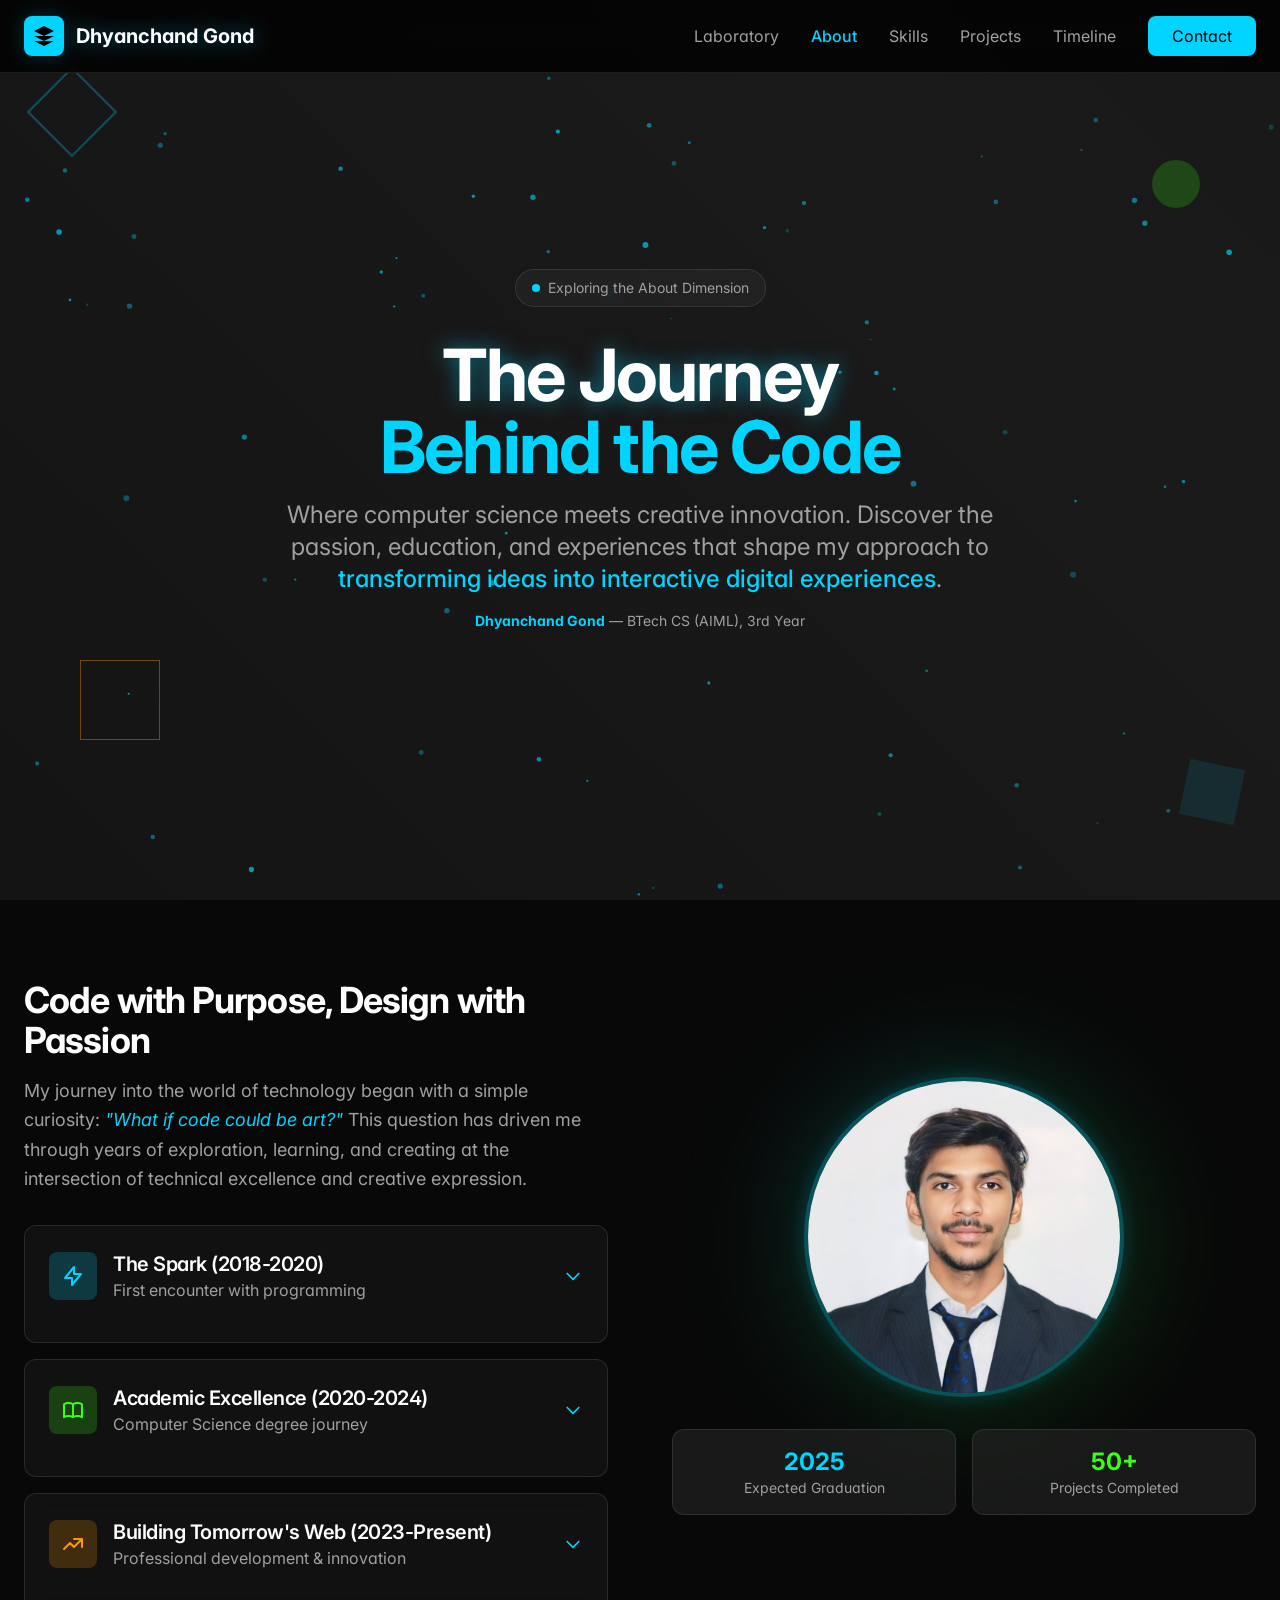
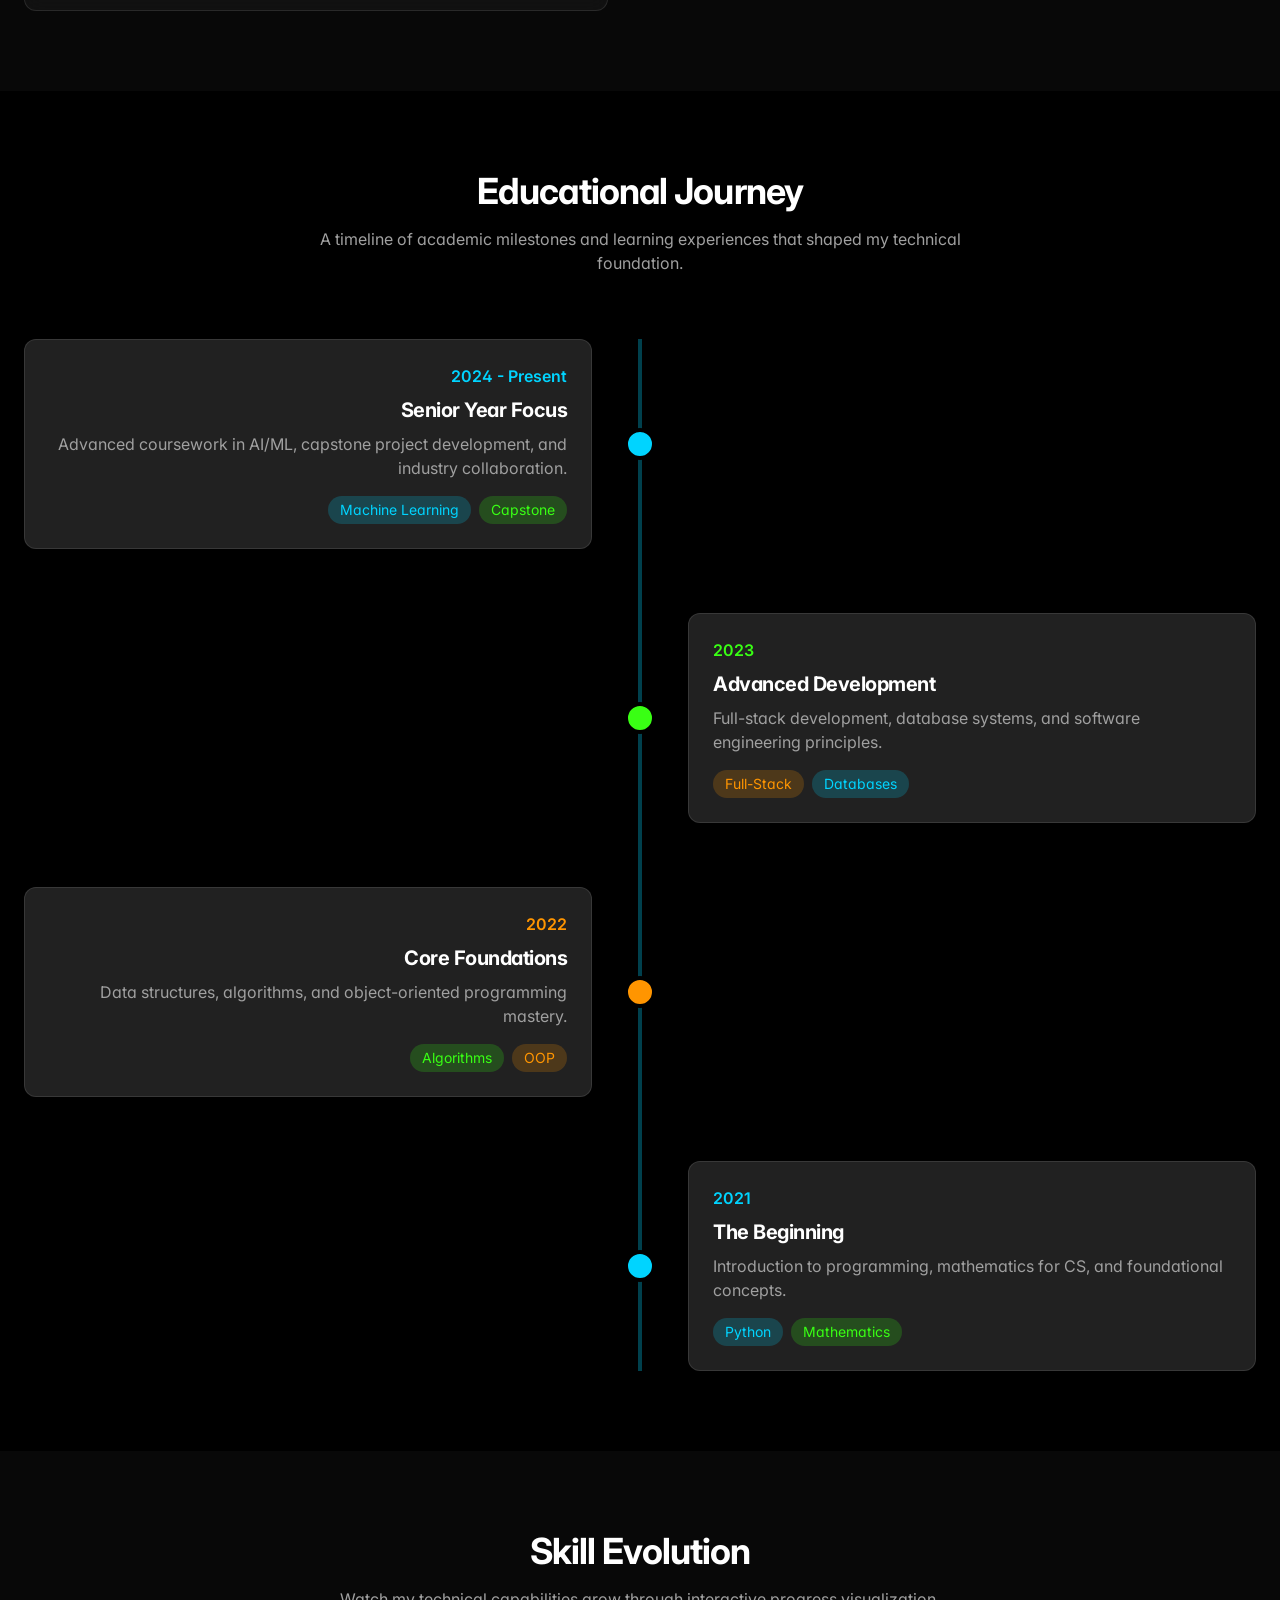
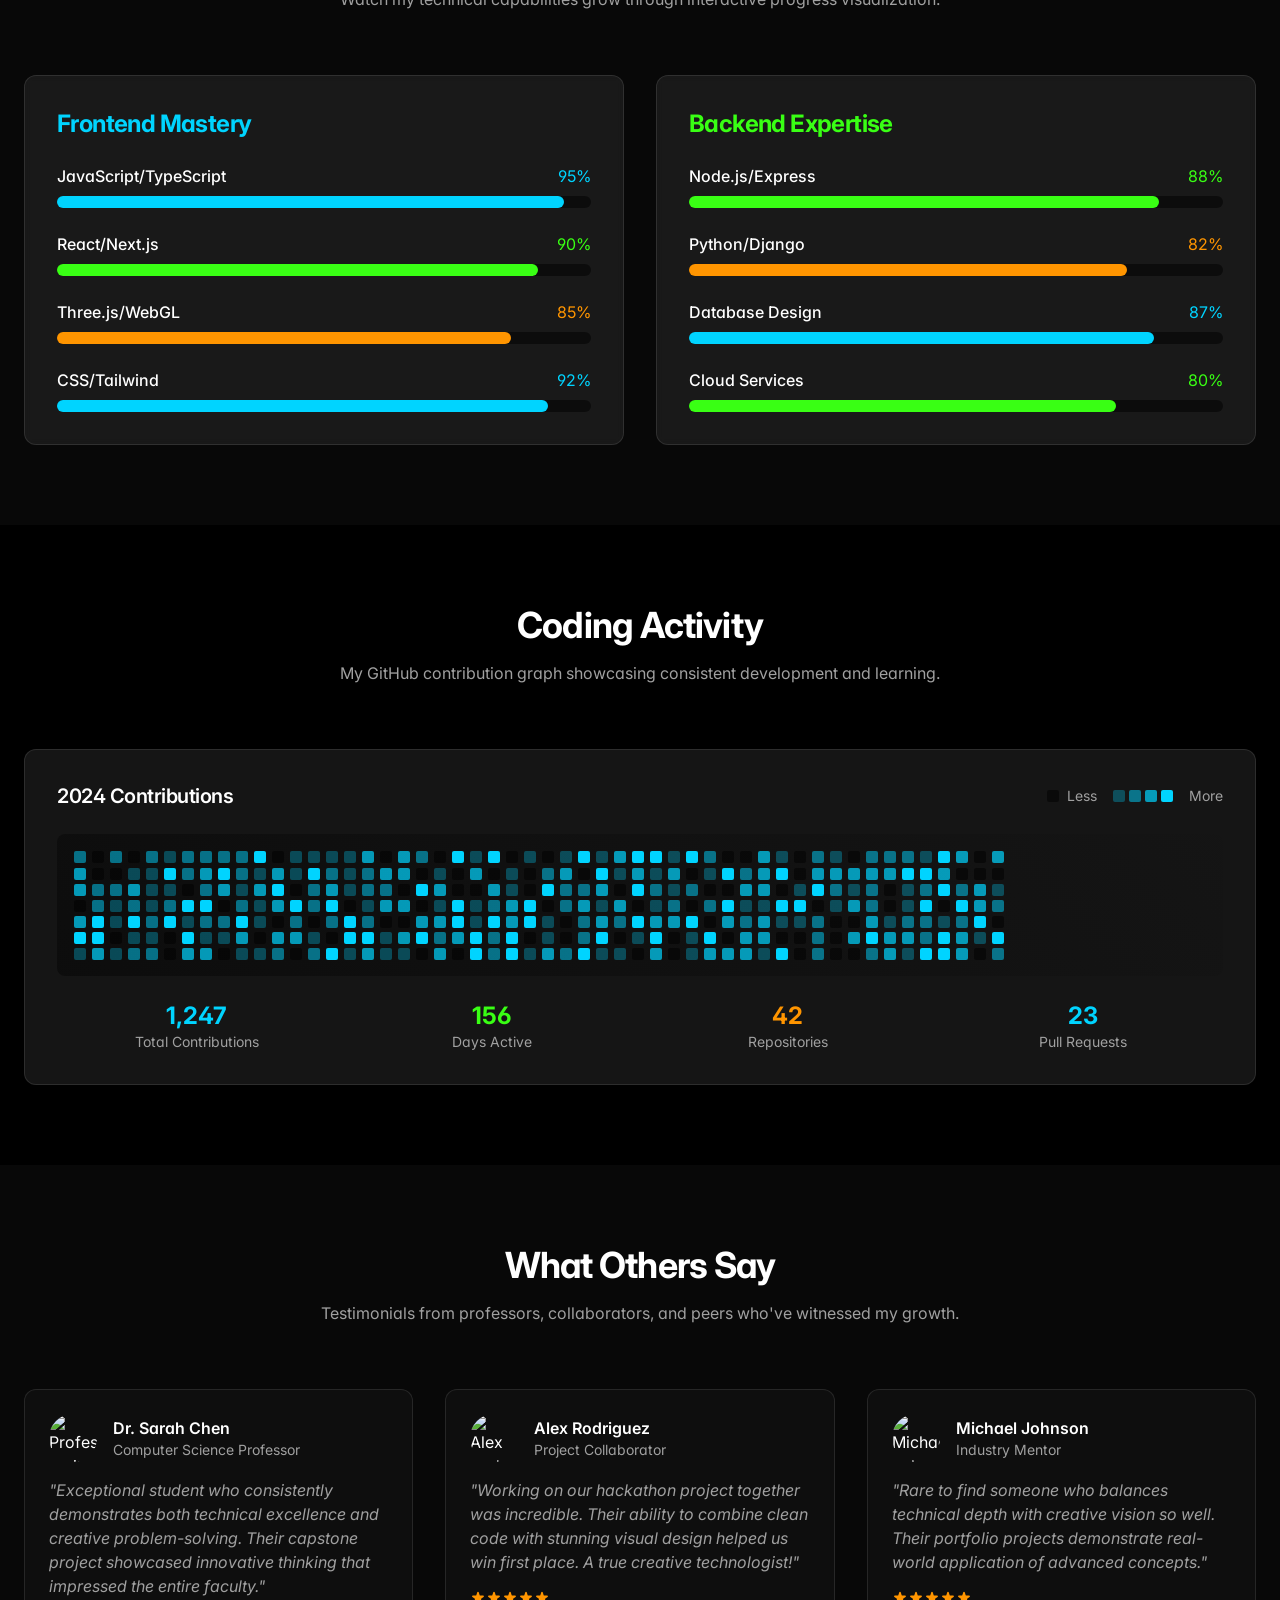
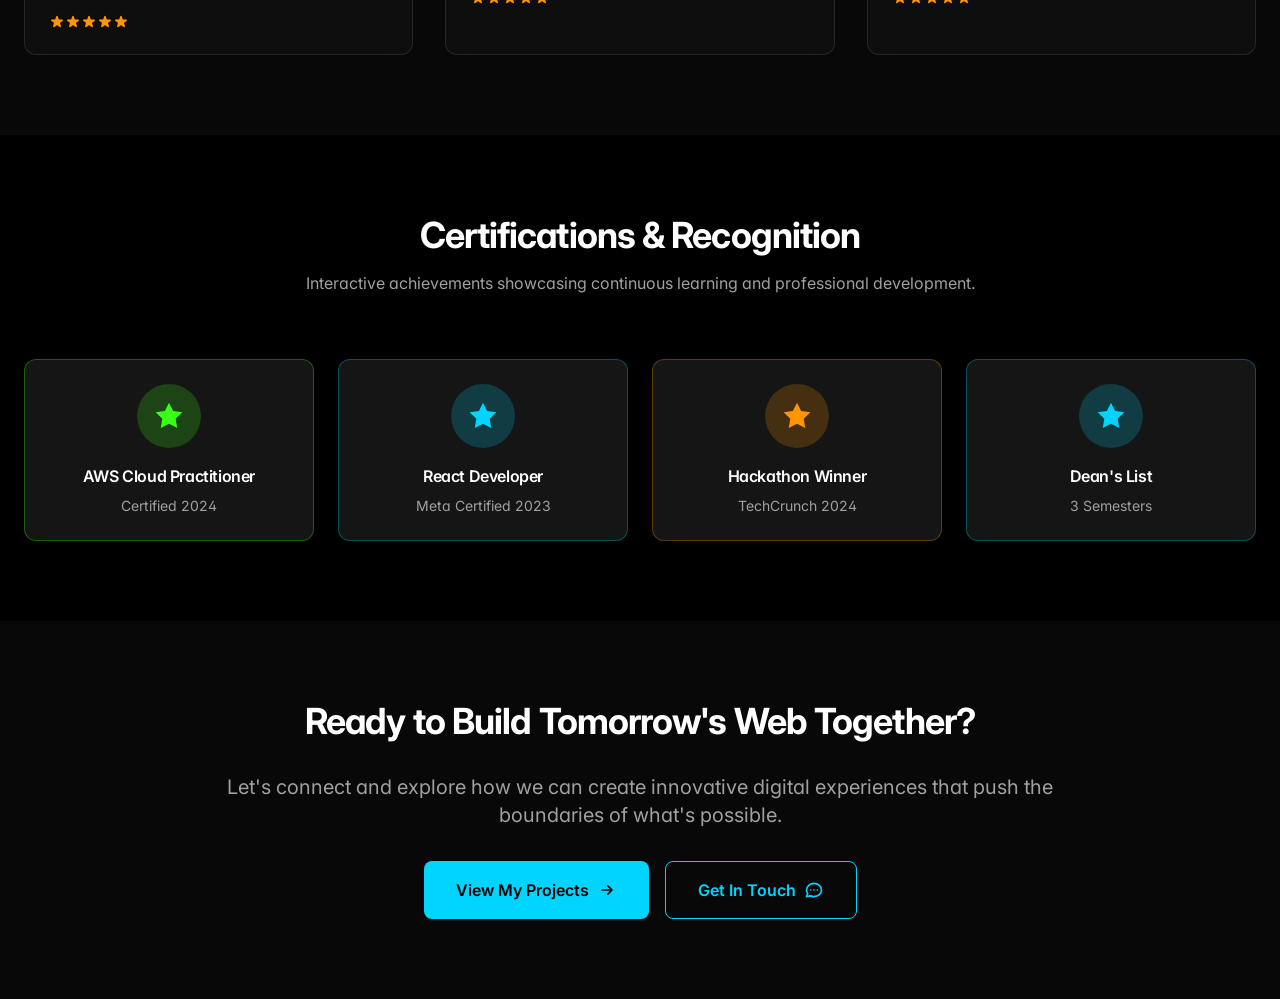
==== pages/about_dimension.html @ 2b8dad0b "chore: update portfolio — mobile menu, GH loader, PartanX demo override, layout fixes" ====
<!DOCTYPE html>
<html lang="en">
<head>
    <meta charset="UTF-8" />
    <meta name="viewport" content="width=device-width, initial-scale=1.0" />
    <title>About Dimension - Dhyanchand Gond</title>
    <link rel="stylesheet" href="../css/main.css" />
    <script src="https://cdnjs.cloudflare.com/ajax/libs/three.js/r128/three.min.js"></script>
    <style>
        .particle-canvas {
            position: absolute;
            top: 0;
            left: 0;
            width: 100%;
            height: 100%;
            z-index: 1;
        }
        
        .dimension-content {
            position: relative;
            z-index: 10;
        }
        
        .floating-cube {
            animation: float 6s ease-in-out infinite;
        }
        
        .magnetic-hover {
            transition: transform 0.3s cubic-bezier(0.4, 0, 0.2, 1);
        }
        
        .magnetic-hover:hover {
            transform: scale(1.05) translateY(-5px);
        }
        
        .glow-text {
            text-shadow: 0 0 20px rgba(0, 212, 255, 0.5);
        }
        
        .timeline-item {
            opacity: 0;
            transform: translateX(-50px);
            transition: all 0.6s cubic-bezier(0.4, 0, 0.2, 1);
        }
        
        .timeline-item.animate {
            opacity: 1;
            transform: translateX(0);
        }
        
        .skill-progress {
            width: 0%;
            transition: width 2s cubic-bezier(0.4, 0, 0.2, 1);
        }
        
        .expandable-section {
            max-height: 0;
            overflow: hidden;
            transition: max-height 0.5s cubic-bezier(0.4, 0, 0.2, 1);
        }
        
        .expandable-section.expanded {
            max-height: 1000px;
        }
        
        .github-graph {
            background: linear-gradient(45deg, #0a0a0a 0%, #1a1a1a 50%, #0a0a0a 100%);
            background-size: 400% 400%;
            animation: gradientShift 15s ease infinite;
        }
        
        @keyframes gradientShift {
            0% { background-position: 0% 50%; }
            50% { background-position: 100% 50%; }
            100% { background-position: 0% 50%; }
        }
        
        .contribution-day {
            width: 12px;
            height: 12px;
            border-radius: 2px;
            margin: 1px;
            transition: all 0.3s ease;
        }
        
        .contribution-day:hover {
            transform: scale(1.2);
        }
        
        .phase-card {
            backdrop-filter: blur(10px);
            background: rgba(42, 42, 42, 0.3);
            border: 1px solid rgba(255, 255, 255, 0.1);
            transition: all 0.3s cubic-bezier(0.4, 0, 0.2, 1);
        }
        
        .phase-card:hover {
            background: rgba(42, 42, 42, 0.5);
            border-color: rgba(0, 212, 255, 0.3);
            box-shadow: 0 0 30px rgba(0, 212, 255, 0.2);
        }
        
        .testimonial-card {
            backdrop-filter: blur(15px);
            background: rgba(26, 26, 26, 0.4);
            border: 1px solid rgba(255, 255, 255, 0.1);
        }
        
        .certification-badge {
            animation: certificationGlow 3s ease-in-out infinite alternate;
        }
        
        @keyframes certificationGlow {
            0% { box-shadow: 0 0 10px rgba(57, 255, 20, 0.3); }
            100% { box-shadow: 0 0 20px rgba(57, 255, 20, 0.6); }
        }
        
        .parallax-bg {
            background: linear-gradient(45deg, #0a0a0a 0%, #1a1a1a 50%, #0a0a0a 100%);
            background-size: 400% 400%;
            animation: gradientShift 15s ease infinite;
        }
    </style>
<script type="module" src="https://static.rocket.new/rocket-web.js?_cfg=https%3A%2F%2Fdevportfol4161back.builtwithrocket.new&_be=https%3A%2F%2Fapplication.rocket.new&_v=0.1.8"></script>
<script type="module" src="https://static.rocket.new/rocket-shot.js?v=0.0.1"></script>
</head>
<body class="bg-background text-text-primary overflow-x-hidden">
    <!-- Navigation -->
    <nav class="fixed top-0 left-0 right-0 z-50 bg-background/80 backdrop-blur-md border-b border-subtle">
        <div class="max-w-7xl mx-auto px-6 py-4">
            <div class="flex items-center justify-between">
                <!-- Logo -->
                <div class="flex items-center space-x-3">
                    <div class="w-10 h-10 bg-accent rounded-lg flex items-center justify-center glow-accent">
                        <svg class="w-6 h-6 text-background" fill="currentColor" viewBox="0 0 24 24">
                            <path d="M12 2L2 7l10 5 10-5-10-5zM2 17l10 5 10-5M2 12l10 5 10-5"/>
                        </svg>
                    </div>
                    <span class="text-xl font-bold glow-text">Dhyanchand Gond</span>
                </div>
                
                <!-- Navigation Links (desktop) -->
                <div class="hidden md:flex items-center space-x-8">
                    <a href="hero_laboratory.html" class="text-text-secondary hover:text-accent transition-natural">Laboratory</a>
                    <a href="about_dimension.html" class="text-accent font-medium hover:glow-accent transition-natural">About</a>
                    <a href="skills_universe.html" class="text-text-secondary hover:text-accent transition-natural">Skills</a>
                    <a href="project_galaxy.html" class="text-text-secondary hover:text-accent transition-natural">Projects</a>
                    <a href="achievement_timeline.html" class="text-text-secondary hover:text-accent transition-natural">Timeline</a>
                    <a href="contact_portal.html" class="bg-accent text-background px-6 py-2 rounded-lg hover:shadow-glow-accent transition-natural magnetic-hover">Contact</a>
                </div>

                <!-- Mobile Menu Button -->
                <button class="md:hidden text-accent" data-menu-toggle aria-controls="mobile-menu" aria-expanded="false" aria-label="Open navigation menu">
                    <svg class="w-6 h-6" fill="none" stroke="currentColor" viewBox="0 0 24 24">
                        <path stroke-linecap="round" stroke-linejoin="round" stroke-width="2" d="M4 6h16M4 12h16M4 18h16"/>
                    </svg>
                </button>

                <!-- Mobile Menu Overlay -->
                <div id="mobile-menu" class="fixed inset-0 z-60 bg-background/90 backdrop-blur-md hidden" aria-hidden="true">
                    <div class="max-w-md w-full mx-auto mt-20 bg-surface/90 border border-subtle rounded-xl p-6">
                        <div class="flex items-center justify-between mb-6">
                            <div class="flex items-center space-x-3">
                                <div class="w-8 h-8 bg-accent rounded-lg flex items-center justify-center">
                                    <svg class="w-5 h-5 text-background" fill="currentColor" viewBox="0 0 24 24"><path d="M12 2L2 7l10 5 10-5-10-5zM2 17l10 5 10-5M2 12l10 5 10-5"/></svg>
                                </div>
                                <span class="font-semibold">Menu</span>
                            </div>
                            <button data-menu-toggle aria-controls="mobile-menu" aria-expanded="true" aria-label="Close navigation menu" class="text-text-secondary">
                                <svg class="w-6 h-6" fill="none" stroke="currentColor" viewBox="0 0 24 24"><path stroke-linecap="round" stroke-linejoin="round" stroke-width="2" d="M6 18L18 6M6 6l12 12"/></svg>
                            </button>
                        </div>
                        <nav class="space-y-4">
                            <a href="hero_laboratory.html" class="block text-text-secondary">Laboratory</a>
                            <a href="about_dimension.html" class="block text-accent font-medium">About</a>
                            <a href="skills_universe.html" class="block text-text-secondary">Skills</a>
                            <a href="project_galaxy.html" class="block text-text-secondary">Projects</a>
                            <a href="achievement_timeline.html" class="block text-text-secondary">Timeline</a>
                            <a href="contact_portal.html" class="block bg-accent text-background px-4 py-2 rounded-lg">Contact</a>
                        </nav>
                    </div>
                </div>
            </div>
        </div>
    </nav>

    <!-- Hero Section -->
    <section id="about-hero" class="relative min-h-screen flex items-center justify-center parallax-bg overflow-hidden">
        <!-- Particle Canvas -->
        <canvas id="particleCanvas" class="particle-canvas"></canvas>
        
        <!-- Floating Geometric Shapes -->
        <div class="absolute inset-0 pointer-events-none">
            <div class="absolute top-20 left-10 w-16 h-16 border-2 border-accent/30 rotate-45 floating-cube"></div>
            <div class="absolute top-40 right-20 w-12 h-12 bg-success/20 rounded-full floating-cube" style="animation-delay: -2s;"></div>
            <div class="absolute bottom-40 left-20 w-20 h-20 border border-warning/40 floating-cube" style="animation-delay: -4s;"></div>
            <div class="absolute bottom-20 right-10 w-14 h-14 bg-accent/10 rotate-12 floating-cube" style="animation-delay: -1s;"></div>
        </div>
        
        <div class="dimension-content max-w-7xl mx-auto px-6 py-20 text-center">
            <div class="space-y-8 animate-slide-up">
                <!-- Status Badge -->
                <div class="inline-flex items-center space-x-2 bg-surface/50 backdrop-blur-sm border border-subtle rounded-full px-4 py-2">
                    <div class="w-2 h-2 bg-accent rounded-full animate-pulse"></div>
                    <span class="text-sm text-text-secondary">Exploring the About Dimension</span>
                </div>
                
                <!-- Main Heading -->
                <div class="space-y-4">
                    <h1 class="text-5xl lg:text-7xl font-bold leading-tight">
                        <span class="block glow-text">The Journey</span>
                        <span class="block text-accent">Behind the Code</span>
                    </h1>
                    <p class="text-xl lg:text-2xl text-text-secondary max-w-3xl mx-auto">
                        Where computer science meets creative innovation. Discover the passion, 
                        education, and experiences that shape my approach to 
                        <span class="text-accent font-medium">transforming ideas into interactive digital experiences</span>.
                    </p>
                    <!-- Education / Quick Bio -->
                    <p class="mt-4 text-sm text-text-secondary">
                        <strong class="text-accent">Dhyanchand Gond</strong> — BTech CS (AIML), 3rd Year
                    </p>
                </div>
            </div>
        </div>
    </section>

    <!-- Personal Story Section -->
    <section class="py-20 bg-surface/20">
        <div class="max-w-7xl mx-auto px-6">
            <div class="grid lg:grid-cols-2 gap-16 items-center">
                <!-- Story Content -->
                <div class="space-y-8">
                    <div class="space-y-4">
                        <h2 class="text-4xl font-bold">Code with Purpose, Design with Passion</h2>
                        <p class="text-lg text-text-secondary leading-relaxed">
                            My journey into the world of technology began with a simple curiosity: 
                            <em class="text-accent">"What if code could be art?"</em> This question has driven 
                            me through years of exploration, learning, and creating at the intersection 
                            of technical excellence and creative expression.
                        </p>
                    </div>
                    
                    <!-- Expandable Life Phases -->
                    <div class="space-y-4">
                        <!-- Early Years -->
                        <div class="phase-card rounded-xl p-6">
                            <button class="w-full flex items-center justify-between text-left" onclick="togglePhase('early-years')">
                                <div class="flex items-center space-x-4">
                                    <div class="w-12 h-12 bg-accent/20 rounded-lg flex items-center justify-center">
                                        <svg class="w-6 h-6 text-accent" fill="none" stroke="currentColor" viewBox="0 0 24 24">
                                            <path stroke-linecap="round" stroke-linejoin="round" stroke-width="2" d="M13 10V3L4 14h7v7l9-11h-7z"/>
                                        </svg>
                                    </div>
                                    <div>
                                        <h3 class="text-xl font-semibold">The Spark (2018-2020)</h3>
                                        <p class="text-text-secondary">First encounter with programming</p>
                                    </div>
                                </div>
                                <svg class="w-5 h-5 text-accent transition-transform duration-300" id="early-years-icon" fill="none" stroke="currentColor" viewBox="0 0 24 24">
                                    <path stroke-linecap="round" stroke-linejoin="round" stroke-width="2" d="M19 9l-7 7-7-7"/>
                                </svg>
                            </button>
                            <div id="early-years" class="expandable-section mt-4">
                                <p class="text-text-secondary leading-relaxed">
                                    It all started with a simple "Hello, World!" in Python during my first computer science class. 
                                    The moment I saw those words appear on the screen, I knew I had found my calling. 
                                    I spent countless hours experimenting with basic algorithms, building simple games, 
                                    and discovering the logical beauty of programming.
                                </p>
                            </div>
                        </div>
                        
                        <!-- Academic Journey -->
                        <div class="phase-card rounded-xl p-6">
                            <button class="w-full flex items-center justify-between text-left" onclick="togglePhase('academic-journey')">
                                <div class="flex items-center space-x-4">
                                    <div class="w-12 h-12 bg-success/20 rounded-lg flex items-center justify-center">
                                        <svg class="w-6 h-6 text-success" fill="none" stroke="currentColor" viewBox="0 0 24 24">
                                            <path stroke-linecap="round" stroke-linejoin="round" stroke-width="2" d="M12 6.253v13m0-13C10.832 5.477 9.246 5 7.5 5S4.168 5.477 3 6.253v13C4.168 18.477 5.754 18 7.5 18s3.332.477 4.5 1.253m0-13C13.168 5.477 14.754 5 16.5 5c1.746 0 3.332.477 4.5 1.253v13C19.832 18.477 18.246 18 16.5 18c-1.746 0-3.332.477-4.5 1.253"/>
                                        </svg>
                                    </div>
                                    <div>
                                        <h3 class="text-xl font-semibold">Academic Excellence (2020-2024)</h3>
                                        <p class="text-text-secondary">Computer Science degree journey</p>
                                    </div>
                                </div>
                                <svg class="w-5 h-5 text-accent transition-transform duration-300" id="academic-journey-icon" fill="none" stroke="currentColor" viewBox="0 0 24 24">
                                    <path stroke-linecap="round" stroke-linejoin="round" stroke-width="2" d="M19 9l-7 7-7-7"/>
                                </svg>
                            </button>
                            <div id="academic-journey" class="expandable-section mt-4">
                                <p class="text-text-secondary leading-relaxed mb-4">
                                    Pursuing my Bachelor's in Computer Science at Tech University has been transformative. 
                                    From data structures and algorithms to machine learning and web development, 
                                    each course has added new dimensions to my problem-solving toolkit.
                                </p>
                                <div class="grid grid-cols-2 gap-4 text-sm">
                                    <div class="bg-background/50 rounded-lg p-3">
                                        <div class="font-semibold text-accent">GPA: 3.8/4.0</div>
                                        <div class="text-text-secondary">Dean's List (3 semesters)</div>
                                    </div>
                                    <div class="bg-background/50 rounded-lg p-3">
                                        <div class="font-semibold text-success">Key Courses</div>
                                        <div class="text-text-secondary">AI, Web Dev, Databases</div>
                                    </div>
                                </div>
                            </div>
                        </div>
                        
                        <!-- Professional Growth -->
                        <div class="phase-card rounded-xl p-6">
                            <button class="w-full flex items-center justify-between text-left" onclick="togglePhase('professional-growth')">
                                <div class="flex items-center space-x-4">
                                    <div class="w-12 h-12 bg-warning/20 rounded-lg flex items-center justify-center">
                                        <svg class="w-6 h-6 text-warning" fill="none" stroke="currentColor" viewBox="0 0 24 24">
                                            <path stroke-linecap="round" stroke-linejoin="round" stroke-width="2" d="M13 7h8m0 0v8m0-8l-8 8-4-4-6 6"/>
                                        </svg>
                                    </div>
                                    <div>
                                        <h3 class="text-xl font-semibold">Building Tomorrow's Web (2023-Present)</h3>
                                        <p class="text-text-secondary">Professional development & innovation</p>
                                    </div>
                                </div>
                                <svg class="w-5 h-5 text-accent transition-transform duration-300" id="professional-growth-icon" fill="none" stroke="currentColor" viewBox="0 0 24 24">
                                    <path stroke-linecap="round" stroke-linejoin="round" stroke-width="2" d="M19 9l-7 7-7-7"/>
                                </svg>
                            </button>
                            <div id="professional-growth" class="expandable-section mt-4">
                                <p class="text-text-secondary leading-relaxed">
                                    Today, I'm focused on pushing the boundaries of web technology through 3D experiences, 
                                    interactive animations, and performance optimization. My goal is to create digital 
                                    experiences that not only function flawlessly but inspire and delight users.
                                </p>
                            </div>
                        </div>
                    </div>
                </div>
                
                <!-- Visual Elements -->
                <div class="relative">
                    <!-- Profile Image with 3D Effect -->
                    <div class="relative w-80 h-80 mx-auto">
                        <div class="absolute inset-0 bg-gradient-to-br from-accent/20 to-success/20 rounded-full blur-3xl"></div>
                        <div class="relative w-full h-full rounded-full overflow-hidden border-4 border-accent/30 shadow-glow-accent">
                            <img src="professional-headshot-of-sarah-chen--ceo.jpg" class="w-full h-full object-cover" alt="">
                        </div>
                    </div>
                    
                    <!-- Quick Stats -->
                    <div class="grid grid-cols-2 gap-4 mt-8">
                        <div class="text-center bg-surface/50 backdrop-blur-sm rounded-xl p-4 border border-subtle">
                            <div class="text-2xl font-bold text-accent">2025</div>
                            <div class="text-sm text-text-secondary">Expected Graduation</div>
                        </div>
                        <div class="text-center bg-surface/50 backdrop-blur-sm rounded-xl p-4 border border-subtle">
                            <div class="text-2xl font-bold text-success">50+</div>
                            <div class="text-sm text-text-secondary">Projects Completed</div>
                        </div>
                    </div>
                </div>
            </div>
        </div>
    </section>

    <!-- Education Timeline -->
    <section class="py-20">
        <div class="max-w-7xl mx-auto px-6">
            <div class="text-center mb-16">
                <h2 class="text-4xl font-bold mb-4">Educational Journey</h2>
                <p class="text-text-secondary max-w-2xl mx-auto">
                    A timeline of academic milestones and learning experiences that shaped my technical foundation.
                </p>
            </div>
            
            <div class="relative">
                <!-- Timeline Line -->
                <div class="absolute left-1/2 transform -translate-x-1/2 w-1 h-full bg-accent/30"></div>
                
                <!-- Timeline Items -->
                <div class="space-y-16">
                    <!-- 2024 - Senior Year -->
                    <div class="timeline-item flex items-center">
                        <div class="w-1/2 pr-8 text-right">
                            <div class="bg-surface/80 backdrop-blur-sm border border-subtle rounded-xl p-6">
                                <div class="text-accent font-semibold mb-2">2024 - Present</div>
                                <h3 class="text-xl font-bold mb-2">Senior Year Focus</h3>
                                <p class="text-text-secondary">Advanced coursework in AI/ML, capstone project development, and industry collaboration.</p>
                                <div class="flex justify-end space-x-2 mt-4">
                                    <span class="bg-accent/20 text-accent px-3 py-1 rounded-full text-sm">Machine Learning</span>
                                    <span class="bg-success/20 text-success px-3 py-1 rounded-full text-sm">Capstone</span>
                                </div>
                            </div>
                        </div>
                        <div class="w-8 h-8 bg-accent rounded-full border-4 border-background flex-shrink-0 z-10"></div>
                        <div class="w-1/2 pl-8"></div>
                    </div>
                    
                    <!-- 2023 - Junior Year -->
                    <div class="timeline-item flex items-center">
                        <div class="w-1/2 pr-8"></div>
                        <div class="w-8 h-8 bg-success rounded-full border-4 border-background flex-shrink-0 z-10"></div>
                        <div class="w-1/2 pl-8">
                            <div class="bg-surface/80 backdrop-blur-sm border border-subtle rounded-xl p-6">
                                <div class="text-success font-semibold mb-2">2023</div>
                                <h3 class="text-xl font-bold mb-2">Advanced Development</h3>
                                <p class="text-text-secondary">Full-stack development, database systems, and software engineering principles.</p>
                                <div class="flex space-x-2 mt-4">
                                    <span class="bg-warning/20 text-warning px-3 py-1 rounded-full text-sm">Full-Stack</span>
                                    <span class="bg-accent/20 text-accent px-3 py-1 rounded-full text-sm">Databases</span>
                                </div>
                            </div>
                        </div>
                    </div>
                    
                    <!-- 2022 - Sophomore Year -->
                    <div class="timeline-item flex items-center">
                        <div class="w-1/2 pr-8 text-right">
                            <div class="bg-surface/80 backdrop-blur-sm border border-subtle rounded-xl p-6">
                                <div class="text-warning font-semibold mb-2">2022</div>
                                <h3 class="text-xl font-bold mb-2">Core Foundations</h3>
                                <p class="text-text-secondary">Data structures, algorithms, and object-oriented programming mastery.</p>
                                <div class="flex justify-end space-x-2 mt-4">
                                    <span class="bg-success/20 text-success px-3 py-1 rounded-full text-sm">Algorithms</span>
                                    <span class="bg-warning/20 text-warning px-3 py-1 rounded-full text-sm">OOP</span>
                                </div>
                            </div>
                        </div>
                        <div class="w-8 h-8 bg-warning rounded-full border-4 border-background flex-shrink-0 z-10"></div>
                        <div class="w-1/2 pl-8"></div>
                    </div>
                    
                    <!-- 2021 - Freshman Year -->
                    <div class="timeline-item flex items-center">
                        <div class="w-1/2 pr-8"></div>
                        <div class="w-8 h-8 bg-accent rounded-full border-4 border-background flex-shrink-0 z-10"></div>
                        <div class="w-1/2 pl-8">
                            <div class="bg-surface/80 backdrop-blur-sm border border-subtle rounded-xl p-6">
                                <div class="text-accent font-semibold mb-2">2021</div>
                                <h3 class="text-xl font-bold mb-2">The Beginning</h3>
                                <p class="text-text-secondary">Introduction to programming, mathematics for CS, and foundational concepts.</p>
                                <div class="flex space-x-2 mt-4">
                                    <span class="bg-accent/20 text-accent px-3 py-1 rounded-full text-sm">Python</span>
                                    <span class="bg-success/20 text-success px-3 py-1 rounded-full text-sm">Mathematics</span>
                                </div>
                            </div>
                        </div>
                    </div>
                </div>
            </div>
        </div>
    </section>

    <!-- Skills Progress Section -->
    <section class="py-20 bg-surface/20">
        <div class="max-w-7xl mx-auto px-6">
            <div class="text-center mb-16">
                <h2 class="text-4xl font-bold mb-4">Skill Evolution</h2>
                <p class="text-text-secondary max-w-2xl mx-auto">
                    Watch my technical capabilities grow through interactive progress visualization.
                </p>
            </div>
            
            <div class="grid md:grid-cols-2 gap-8">
                <!-- Frontend Skills -->
                <div class="bg-surface/50 backdrop-blur-sm border border-subtle rounded-xl p-8">
                    <h3 class="text-2xl font-bold mb-6 text-accent">Frontend Mastery</h3>
                    <div class="space-y-6">
                        <div class="skill-item">
                            <div class="flex justify-between mb-2">
                                <span class="font-medium">JavaScript/TypeScript</span>
                                <span class="text-accent">95%</span>
                            </div>
                            <div class="w-full bg-background/50 rounded-full h-3">
                                <div class="skill-progress bg-accent h-3 rounded-full" data-width="95"></div>
                            </div>
                        </div>
                        
                        <div class="skill-item">
                            <div class="flex justify-between mb-2">
                                <span class="font-medium">React/Next.js</span>
                                <span class="text-success">90%</span>
                            </div>
                            <div class="w-full bg-background/50 rounded-full h-3">
                                <div class="skill-progress bg-success h-3 rounded-full" data-width="90"></div>
                            </div>
                        </div>
                        
                        <div class="skill-item">
                            <div class="flex justify-between mb-2">
                                <span class="font-medium">Three.js/WebGL</span>
                                <span class="text-warning">85%</span>
                            </div>
                            <div class="w-full bg-background/50 rounded-full h-3">
                                <div class="skill-progress bg-warning h-3 rounded-full" data-width="85"></div>
                            </div>
                        </div>
                        
                        <div class="skill-item">
                            <div class="flex justify-between mb-2">
                                <span class="font-medium">CSS/Tailwind</span>
                                <span class="text-accent">92%</span>
                            </div>
                            <div class="w-full bg-background/50 rounded-full h-3">
                                <div class="skill-progress bg-accent h-3 rounded-full" data-width="92"></div>
                            </div>
                        </div>
                    </div>
                </div>
                
                <!-- Backend Skills -->
                <div class="bg-surface/50 backdrop-blur-sm border border-subtle rounded-xl p-8">
                    <h3 class="text-2xl font-bold mb-6 text-success">Backend Expertise</h3>
                    <div class="space-y-6">
                        <div class="skill-item">
                            <div class="flex justify-between mb-2">
                                <span class="font-medium">Node.js/Express</span>
                                <span class="text-success">88%</span>
                            </div>
                            <div class="w-full bg-background/50 rounded-full h-3">
                                <div class="skill-progress bg-success h-3 rounded-full" data-width="88"></div>
                            </div>
                        </div>
                        
                        <div class="skill-item">
                            <div class="flex justify-between mb-2">
                                <span class="font-medium">Python/Django</span>
                                <span class="text-warning">82%</span>
                            </div>
                            <div class="w-full bg-background/50 rounded-full h-3">
                                <div class="skill-progress bg-warning h-3 rounded-full" data-width="82"></div>
                            </div>
                        </div>
                        
                        <div class="skill-item">
                            <div class="flex justify-between mb-2">
                                <span class="font-medium">Database Design</span>
                                <span class="text-accent">87%</span>
                            </div>
                            <div class="w-full bg-background/50 rounded-full h-3">
                                <div class="skill-progress bg-accent h-3 rounded-full" data-width="87"></div>
                            </div>
                        </div>
                        
                        <div class="skill-item">
                            <div class="flex justify-between mb-2">
                                <span class="font-medium">Cloud Services</span>
                                <span class="text-success">80%</span>
                            </div>
                            <div class="w-full bg-background/50 rounded-full h-3">
                                <div class="skill-progress bg-success h-3 rounded-full" data-width="80"></div>
                            </div>
                        </div>
                    </div>
                </div>
            </div>
        </div>
    </section>

    <!-- GitHub Contribution Graph -->
    <section class="py-20">
        <div class="max-w-7xl mx-auto px-6">
            <div class="text-center mb-16">
                <h2 class="text-4xl font-bold mb-4">Coding Activity</h2>
                <p class="text-text-secondary max-w-2xl mx-auto">
                    My GitHub contribution graph showcasing consistent development and learning.
                </p>
            </div>
            
            <div class="bg-surface/50 backdrop-blur-sm border border-subtle rounded-xl p-8">
                <div class="flex items-center justify-between mb-6">
                    <h3 class="text-xl font-semibold">2024 Contributions</h3>
                    <div class="flex items-center space-x-4 text-sm text-text-secondary">
                        <div class="flex items-center space-x-2">
                            <div class="w-3 h-3 bg-background/50 rounded-sm"></div>
                            <span>Less</span>
                        </div>
                        <div class="flex items-center space-x-1">
                            <div class="w-3 h-3 bg-accent/30 rounded-sm"></div>
                            <div class="w-3 h-3 bg-accent/50 rounded-sm"></div>
                            <div class="w-3 h-3 bg-accent/70 rounded-sm"></div>
                            <div class="w-3 h-3 bg-accent rounded-sm"></div>
                        </div>
                        <span>More</span>
                    </div>
                </div>
                
                <!-- Contribution Grid -->
                <div class="github-graph rounded-lg p-4 overflow-x-auto">
                    <div class="flex space-x-1 min-w-max" id="contributionGraph">
                        <!-- Generated by JavaScript -->
                    </div>
                </div>
                
                <!-- Stats -->
                <div class="grid grid-cols-2 md:grid-cols-4 gap-4 mt-6">
                    <div class="text-center">
                        <div class="text-2xl font-bold text-accent">1,247</div>
                        <div class="text-sm text-text-secondary">Total Contributions</div>
                    </div>
                    <div class="text-center">
                        <div class="text-2xl font-bold text-success">156</div>
                        <div class="text-sm text-text-secondary">Days Active</div>
                    </div>
                    <div class="text-center">
                        <div class="text-2xl font-bold text-warning">42</div>
                        <div class="text-sm text-text-secondary">Repositories</div>
                    </div>
                    <div class="text-center">
                        <div class="text-2xl font-bold text-accent">23</div>
                        <div class="text-sm text-text-secondary">Pull Requests</div>
                    </div>
                </div>
            </div>
        </div>
    </section>

    <!-- Testimonials & Social Proof -->
    <section class="py-20 bg-surface/20">
        <div class="max-w-7xl mx-auto px-6">
            <div class="text-center mb-16">
                <h2 class="text-4xl font-bold mb-4">What Others Say</h2>
                <p class="text-text-secondary max-w-2xl mx-auto">
                    Testimonials from professors, collaborators, and peers who've witnessed my growth.
                </p>
            </div>
            
            <div class="grid md:grid-cols-2 lg:grid-cols-3 gap-8">
                <!-- Professor Testimonial -->
                <div class="testimonial-card rounded-xl p-6">
                    <div class="flex items-center space-x-4 mb-4">
                        <img src="https://images.pexels.com/photos/1222271/pexels-photo-1222271.jpeg?auto=compress&cs=tinysrgb&w=1260&h=750&dpr=2" alt="Professor Smith" class="w-12 h-12 rounded-full object-cover" onerror="this.src='https://images.unsplash.com/photo-1472099645785-5658abf4ff4e?q=80&w=2940&auto=format&fit=crop&ixlib=rb-4.0.3&ixid=M3wxMjA3fDB8MHxwaG90by1wYWdlfHx8fGVufDB8fHx8fA%3D%3D'; this.onerror=null;" />
                        <div>
                            <div class="font-semibold">Dr. Sarah Chen</div>
                            <div class="text-sm text-text-secondary">Computer Science Professor</div>
                        </div>
                    </div>
                    <p class="text-text-secondary italic">
                        "Exceptional student who consistently demonstrates both technical excellence and creative problem-solving. 
                        Their capstone project showcased innovative thinking that impressed the entire faculty."
                    </p>
                    <div class="flex text-warning mt-4">
                        <svg class="w-4 h-4" fill="currentColor" viewBox="0 0 20 20"><path d="M9.049 2.927c.3-.921 1.603-.921 1.902 0l1.07 3.292a1 1 0 00.95.69h3.462c.969 0 1.371 1.24.588 1.81l-2.8 2.034a1 1 0 00-.364 1.118l1.07 3.292c.3.921-.755 1.688-1.54 1.118l-2.8-2.034a1 1 0 00-1.175 0l-2.8 2.034c-.784.57-1.838-.197-1.539-1.118l1.07-3.292a1 1 0 00-.364-1.118L2.98 8.72c-.783-.57-.38-1.81.588-1.81h3.461a1 1 0 00.951-.69l1.07-3.292z"/></svg>
                        <svg class="w-4 h-4" fill="currentColor" viewBox="0 0 20 20"><path d="M9.049 2.927c.3-.921 1.603-.921 1.902 0l1.07 3.292a1 1 0 00.95.69h3.462c.969 0 1.371 1.24.588 1.81l-2.8 2.034a1 1 0 00-.364 1.118l1.07 3.292c.3.921-.755 1.688-1.54 1.118l-2.8-2.034a1 1 0 00-1.175 0l-2.8 2.034c-.784.57-1.838-.197-1.539-1.118l1.07-3.292a1 1 0 00-.364-1.118L2.98 8.72c-.783-.57-.38-1.81.588-1.81h3.461a1 1 0 00.951-.69l1.07-3.292z"/></svg>
                        <svg class="w-4 h-4" fill="currentColor" viewBox="0 0 20 20"><path d="M9.049 2.927c.3-.921 1.603-.921 1.902 0l1.07 3.292a1 1 0 00.95.69h3.462c.969 0 1.371 1.24.588 1.81l-2.8 2.034a1 1 0 00-.364 1.118l1.07 3.292c.3.921-.755 1.688-1.54 1.118l-2.8-2.034a1 1 0 00-1.175 0l-2.8 2.034c-.784.57-1.838-.197-1.539-1.118l1.07-3.292a1 1 0 00-.364-1.118L2.98 8.72c-.783-.57-.38-1.81.588-1.81h3.461a1 1 0 00.951-.69l1.07-3.292z"/></svg>
                        <svg class="w-4 h-4" fill="currentColor" viewBox="0 0 20 20"><path d="M9.049 2.927c.3-.921 1.603-.921 1.902 0l1.07 3.292a1 1 0 00.95.69h3.462c.969 0 1.371 1.24.588 1.81l-2.8 2.034a1 1 0 00-.364 1.118l1.07 3.292c.3.921-.755 1.688-1.54 1.118l-2.8-2.034a1 1 0 00-1.175 0l-2.8 2.034c-.784.57-1.838-.197-1.539-1.118l1.07-3.292a1 1 0 00-.364-1.118L2.98 8.72c-.783-.57-.38-1.81.588-1.81h3.461a1 1 0 00.951-.69l1.07-3.292z"/></svg>
                        <svg class="w-4 h-4" fill="currentColor" viewBox="0 0 20 20"><path d="M9.049 2.927c.3-.921 1.603-.921 1.902 0l1.07 3.292a1 1 0 00.95.69h3.462c.969 0 1.371 1.24.588 1.81l-2.8 2.034a1 1 0 00-.364 1.118l1.07 3.292c.3.921-.755 1.688-1.54 1.118l-2.8-2.034a1 1 0 00-1.175 0l-2.8 2.034c-.784.57-1.838-.197-1.539-1.118l1.07-3.292a1 1 0 00-.364-1.118L2.98 8.72c-.783-.57-.38-1.81.588-1.81h3.461a1 1 0 00.951-.69l1.07-3.292z"/></svg>
                    </div>
                </div>
                
                <!-- Peer Testimonial -->
                <div class="testimonial-card rounded-xl p-6">
                    <div class="flex items-center space-x-4 mb-4">
                        <img src="https://images.pixabay.com/photo/2016/11/21/12/42/beard-1845166_1280.jpg" alt="Alex Rodriguez" class="w-12 h-12 rounded-full object-cover" onerror="this.src='https://images.pexels.com/photos/1043471/pexels-photo-1043471.jpeg?auto=compress&cs=tinysrgb&w=1260&h=750&dpr=2'; this.onerror=null;" />
                        <div>
                            <div class="font-semibold">Alex Rodriguez</div>
                            <div class="text-sm text-text-secondary">Project Collaborator</div>
                        </div>
                    </div>
                    <p class="text-text-secondary italic">
                        "Working on our hackathon project together was incredible. Their ability to combine 
                        clean code with stunning visual design helped us win first place. A true creative technologist!"
                    </p>
                    <div class="flex text-warning mt-4">
                        <svg class="w-4 h-4" fill="currentColor" viewBox="0 0 20 20"><path d="M9.049 2.927c.3-.921 1.603-.921 1.902 0l1.07 3.292a1 1 0 00.95.69h3.462c.969 0 1.371 1.24.588 1.81l-2.8 2.034a1 1 0 00-.364 1.118l1.07 3.292c.3.921-.755 1.688-1.54 1.118l-2.8-2.034a1 1 0 00-1.175 0l-2.8 2.034c-.784.57-1.838-.197-1.539-1.118l1.07-3.292a1 1 0 00-.364-1.118L2.98 8.72c-.783-.57-.38-1.81.588-1.81h3.461a1 1 0 00.951-.69l1.07-3.292z"/></svg>
                        <svg class="w-4 h-4" fill="currentColor" viewBox="0 0 20 20"><path d="M9.049 2.927c.3-.921 1.603-.921 1.902 0l1.07 3.292a1 1 0 00.95.69h3.462c.969 0 1.371 1.24.588 1.81l-2.8 2.034a1 1 0 00-.364 1.118l1.07 3.292c.3.921-.755 1.688-1.54 1.118l-2.8-2.034a1 1 0 00-1.175 0l-2.8 2.034c-.784.57-1.838-.197-1.539-1.118l1.07-3.292a1 1 0 00-.364-1.118L2.98 8.72c-.783-.57-.38-1.81.588-1.81h3.461a1 1 0 00.951-.69l1.07-3.292z"/></svg>
                        <svg class="w-4 h-4" fill="currentColor" viewBox="0 0 20 20"><path d="M9.049 2.927c.3-.921 1.603-.921 1.902 0l1.07 3.292a1 1 0 00.95.69h3.462c.969 0 1.371 1.24.588 1.81l-2.8 2.034a1 1 0 00-.364 1.118l1.07 3.292c.3.921-.755 1.688-1.54 1.118l-2.8-2.034a1 1 0 00-1.175 0l-2.8 2.034c-.784.57-1.838-.197-1.539-1.118l1.07-3.292a1 1 0 00-.364-1.118L2.98 8.72c-.783-.57-.38-1.81.588-1.81h3.461a1 1 0 00.951-.69l1.07-3.292z"/></svg>
                        <svg class="w-4 h-4" fill="currentColor" viewBox="0 0 20 20"><path d="M9.049 2.927c.3-.921 1.603-.921 1.902 0l1.07 3.292a1 1 0 00.95.69h3.462c.969 0 1.371 1.24.588 1.81l-2.8 2.034a1 1 0 00-.364 1.118l1.07 3.292c.3.921-.755 1.688-1.54 1.118l-2.8-2.034a1 1 0 00-1.175 0l-2.8 2.034c-.784.57-1.838-.197-1.539-1.118l1.07-3.292a1 1 0 00-.364-1.118L2.98 8.72c-.783-.57-.38-1.81.588-1.81h3.461a1 1 0 00.951-.69l1.07-3.292z"/></svg>
                        <svg class="w-4 h-4" fill="currentColor" viewBox="0 0 20 20"><path d="M9.049 2.927c.3-.921 1.603-.921 1.902 0l1.07 3.292a1 1 0 00.95.69h3.462c.969 0 1.371 1.24.588 1.81l-2.8 2.034a1 1 0 00-.364 1.118l1.07 3.292c.3.921-.755 1.688-1.54 1.118l-2.8-2.034a1 1 0 00-1.175 0l-2.8 2.034c-.784.57-1.838-.197-1.539-1.118l1.07-3.292a1 1 0 00-.364-1.118L2.98 8.72c-.783-.57-.38-1.81.588-1.81h3.461a1 1 0 00.951-.69l1.07-3.292z"/></svg>
                    </div>
                </div>
                
                <!-- Mentor Testimonial -->
                <div class="testimonial-card rounded-xl p-6">
                    <div class="flex items-center space-x-4 mb-4">
                        <img src="https://images.unsplash.com/photo-1507003211169-0a1dd7228f2d?q=80&w=2940&auto=format&fit=crop&ixlib=rb-4.0.3&ixid=M3wxMjA3fDB8MHxwaG90by1wYWdlfHx8fGVufDB8fHx8fA%3D%3D" alt="Michael Johnson" class="w-12 h-12 rounded-full object-cover" onerror="this.src='https://images.pixabay.com/photo/2016/11/21/12/42/beard-1845166_1280.jpg'; this.onerror=null;" />
                        <div>
                            <div class="font-semibold">Michael Johnson</div>
                            <div class="text-sm text-text-secondary">Industry Mentor</div>
                        </div>
                    </div>
                    <p class="text-text-secondary italic">
                        "Rare to find someone who balances technical depth with creative vision so well. 
                        Their portfolio projects demonstrate real-world application of advanced concepts."
                    </p>
                    <div class="flex text-warning mt-4">
                        <svg class="w-4 h-4" fill="currentColor" viewBox="0 0 20 20"><path d="M9.049 2.927c.3-.921 1.603-.921 1.902 0l1.07 3.292a1 1 0 00.95.69h3.462c.969 0 1.371 1.24.588 1.81l-2.8 2.034a1 1 0 00-.364 1.118l1.07 3.292c.3.921-.755 1.688-1.54 1.118l-2.8-2.034a1 1 0 00-1.175 0l-2.8 2.034c-.784.57-1.838-.197-1.539-1.118l1.07-3.292a1 1 0 00-.364-1.118L2.98 8.72c-.783-.57-.38-1.81.588-1.81h3.461a1 1 0 00.951-.69l1.07-3.292z"/></svg>
                        <svg class="w-4 h-4" fill="currentColor" viewBox="0 0 20 20"><path d="M9.049 2.927c.3-.921 1.603-.921 1.902 0l1.07 3.292a1 1 0 00.95.69h3.462c.969 0 1.371 1.24.588 1.81l-2.8 2.034a1 1 0 00-.364 1.118l1.07 3.292c.3.921-.755 1.688-1.54 1.118l-2.8-2.034a1 1 0 00-1.175 0l-2.8 2.034c-.784.57-1.838-.197-1.539-1.118l1.07-3.292a1 1 0 00-.364-1.118L2.98 8.72c-.783-.57-.38-1.81.588-1.81h3.461a1 1 0 00.951-.69l1.07-3.292z"/></svg>
                        <svg class="w-4 h-4" fill="currentColor" viewBox="0 0 20 20"><path d="M9.049 2.927c.3-.921 1.603-.921 1.902 0l1.07 3.292a1 1 0 00.95.69h3.462c.969 0 1.371 1.24.588 1.81l-2.8 2.034a1 1 0 00-.364 1.118l1.07 3.292c.3.921-.755 1.688-1.54 1.118l-2.8-2.034a1 1 0 00-1.175 0l-2.8 2.034c-.784.57-1.838-.197-1.539-1.118l1.07-3.292a1 1 0 00-.364-1.118L2.98 8.72c-.783-.57-.38-1.81.588-1.81h3.461a1 1 0 00.951-.69l1.07-3.292z"/></svg>
                        <svg class="w-4 h-4" fill="currentColor" viewBox="0 0 20 20"><path d="M9.049 2.927c.3-.921 1.603-.921 1.902 0l1.07 3.292a1 1 0 00.95.69h3.462c.969 0 1.371 1.24.588 1.81l-2.8 2.034a1 1 0 00-.364 1.118l1.07 3.292c.3.921-.755 1.688-1.54 1.118l-2.8-2.034a1 1 0 00-1.175 0l-2.8 2.034c-.784.57-1.838-.197-1.539-1.118l1.07-3.292a1 1 0 00-.364-1.118L2.98 8.72c-.783-.57-.38-1.81.588-1.81h3.461a1 1 0 00.951-.69l1.07-3.292z"/></svg>
                        <svg class="w-4 h-4" fill="currentColor" viewBox="0 0 20 20"><path d="M9.049 2.927c.3-.921 1.603-.921 1.902 0l1.07 3.292a1 1 0 00.95.69h3.462c.969 0 1.371 1.24.588 1.81l-2.8 2.034a1 1 0 00-.364 1.118l1.07 3.292c.3.921-.755 1.688-1.54 1.118l-2.8-2.034a1 1 0 00-1.175 0l-2.8 2.034c-.784.57-1.838-.197-1.539-1.118l1.07-3.292a1 1 0 00-.364-1.118L2.98 8.72c-.783-.57-.38-1.81.588-1.81h3.461a1 1 0 00.951-.69l1.07-3.292z"/></svg>
                    </div>
                </div>
            </div>
        </div>
    </section>

    <!-- Certifications & Achievements -->
    <section class="py-20">
        <div class="max-w-7xl mx-auto px-6">
            <div class="text-center mb-16">
                <h2 class="text-4xl font-bold mb-4">Certifications & Recognition</h2>
                <p class="text-text-secondary max-w-2xl mx-auto">
                    Interactive achievements showcasing continuous learning and professional development.
                </p>
            </div>
            
            <div class="grid md:grid-cols-2 lg:grid-cols-4 gap-6">
                <!-- AWS Certification -->
                <div class="certification-badge bg-surface/50 backdrop-blur-sm border border-success/30 rounded-xl p-6 text-center magnetic-hover">
                    <div class="w-16 h-16 bg-success/20 rounded-full flex items-center justify-center mx-auto mb-4">
                        <svg class="w-8 h-8 text-success" fill="currentColor" viewBox="0 0 24 24">
                            <path d="M12 2l3.09 6.26L22 9.27l-5 4.87 1.18 6.88L12 17.77l-6.18 3.25L7 14.14 2 9.27l6.91-1.01L12 2z"/>
                        </svg>
                    </div>
                    <h3 class="font-semibold mb-2">AWS Cloud Practitioner</h3>
                    <p class="text-sm text-text-secondary">Certified 2024</p>
                </div>
                
                <!-- React Certification -->
                <div class="certification-badge bg-surface/50 backdrop-blur-sm border border-accent/30 rounded-xl p-6 text-center magnetic-hover">
                    <div class="w-16 h-16 bg-accent/20 rounded-full flex items-center justify-center mx-auto mb-4">
                        <svg class="w-8 h-8 text-accent" fill="currentColor" viewBox="0 0 24 24">
                            <path d="M12 2l3.09 6.26L22 9.27l-5 4.87 1.18 6.88L12 17.77l-6.18 3.25L7 14.14 2 9.27l6.91-1.01L12 2z"/>
                        </svg>
                    </div>
                    <h3 class="font-semibold mb-2">React Developer</h3>
                    <p class="text-sm text-text-secondary">Meta Certified 2023</p>
                </div>
                
                <!-- Hackathon Winner -->
                <div class="certification-badge bg-surface/50 backdrop-blur-sm border border-warning/30 rounded-xl p-6 text-center magnetic-hover">
                    <div class="w-16 h-16 bg-warning/20 rounded-full flex items-center justify-center mx-auto mb-4">
                        <svg class="w-8 h-8 text-warning" fill="currentColor" viewBox="0 0 24 24">
                            <path d="M12 2l3.09 6.26L22 9.27l-5 4.87 1.18 6.88L12 17.77l-6.18 3.25L7 14.14 2 9.27l6.91-1.01L12 2z"/>
                        </svg>
                    </div>
                    <h3 class="font-semibold mb-2">Hackathon Winner</h3>
                    <p class="text-sm text-text-secondary">TechCrunch 2024</p>
                </div>
                
                <!-- Dean's List -->
                <div class="certification-badge bg-surface/50 backdrop-blur-sm border border-accent/30 rounded-xl p-6 text-center magnetic-hover">
                    <div class="w-16 h-16 bg-accent/20 rounded-full flex items-center justify-center mx-auto mb-4">
                        <svg class="w-8 h-8 text-accent" fill="currentColor" viewBox="0 0 24 24">
                            <path d="M12 2l3.09 6.26L22 9.27l-5 4.87 1.18 6.88L12 17.77l-6.18 3.25L7 14.14 2 9.27l6.91-1.01L12 2z"/>
                        </svg>
                    </div>
                    <h3 class="font-semibold mb-2">Dean's List</h3>
                    <p class="text-sm text-text-secondary">3 Semesters</p>
                </div>
            </div>
        </div>
    </section>

    <!-- Call to Action -->
    <section class="py-20 bg-surface/20">
        <div class="max-w-4xl mx-auto px-6 text-center">
            <div class="space-y-8">
                <h2 class="text-4xl font-bold">Ready to Build Tomorrow's Web Together?</h2>
                <p class="text-xl text-text-secondary">
                    Let's connect and explore how we can create innovative digital experiences 
                    that push the boundaries of what's possible.
                </p>
                <div class="flex flex-col sm:flex-row gap-4 justify-center">
                    <a href="project_galaxy.html" class="bg-accent text-background px-8 py-4 rounded-lg font-semibold hover:shadow-glow-accent transition-natural magnetic-hover inline-flex items-center justify-center space-x-2">
                        <span>View My Projects</span>
                        <svg class="w-5 h-5" fill="none" stroke="currentColor" viewBox="0 0 24 24">
                            <path stroke-linecap="round" stroke-linejoin="round" stroke-width="2" d="M13 7l5 5m0 0l-5 5m5-5H6"/>
                        </svg>
                    </a>
                    <a href="contact_portal.html" class="border border-accent text-accent px-8 py-4 rounded-lg font-semibold hover:bg-accent hover:text-background transition-natural magnetic-hover inline-flex items-center justify-center space-x-2">
                        <span>Get In Touch</span>
                        <svg class="w-5 h-5" fill="none" stroke="currentColor" viewBox="0 0 24 24">
                            <path stroke-linecap="round" stroke-linejoin="round" stroke-width="2" d="M8 12h.01M12 12h.01M16 12h.01M21 12c0 4.418-4.03 8-9 8a9.863 9.863 0 01-4.255-.949L3 20l1.395-3.72C3.512 15.042 3 13.574 3 12c0-4.418 4.03-8 9-8s9 3.582 9 8z"/>
                        </svg>
                    </a>
                </div>
            </div>
        </div>
    </section>

    <!-- JavaScript for Interactions -->
    <script>
        // Particle System
        class ParticleSystem {
            constructor() {
                this.canvas = document.getElementById('particleCanvas');
                this.ctx = this.canvas.getContext('2d');
                this.particles = [];
                this.mouse = { x: 0, y: 0 };
                
                this.resize();
                this.init();
                this.animate();
                
                window.addEventListener('resize', () => this.resize());
                window.addEventListener('mousemove', (e) => this.updateMouse(e));
            }
            
            resize() {
                this.canvas.width = window.innerWidth;
                this.canvas.height = window.innerHeight;
            }
            
            init() {
                for (let i = 0; i < 80; i++) {
                    this.particles.push({
                        x: Math.random() * this.canvas.width,
                        y: Math.random() * this.canvas.height,
                        vx: (Math.random() - 0.5) * 0.3,
                        vy: (Math.random() - 0.5) * 0.3,
                        size: Math.random() * 2 + 1,
                        opacity: Math.random() * 0.5 + 0.2
                    });
                }
            }
            
            updateMouse(e) {
                this.mouse.x = e.clientX;
                this.mouse.y = e.clientY;
            }
            
            animate() {
                this.ctx.clearRect(0, 0, this.canvas.width, this.canvas.height);
                
                this.particles.forEach(particle => {
                    // Mouse interaction
                    const dx = this.mouse.x - particle.x;
                    const dy = this.mouse.y - particle.y;
                    const distance = Math.sqrt(dx * dx + dy * dy);
                    
                    if (distance < 100) {
                        particle.vx += dx * 0.00003;
                        particle.vy += dy * 0.00003;
                    }
                    
                    // Update position
                    particle.x += particle.vx;
                    particle.y += particle.vy;
                    
                    // Boundary check
                    if (particle.x < 0 || particle.x > this.canvas.width) particle.vx *= -1;
                    if (particle.y < 0 || particle.y > this.canvas.height) particle.vy *= -1;
                    
                    // Draw particle
                    this.ctx.beginPath();
                    this.ctx.arc(particle.x, particle.y, particle.size, 0, Math.PI * 2);
                    this.ctx.fillStyle = `rgba(0, 212, 255, ${particle.opacity})`;
                    this.ctx.fill();
                });
                
                requestAnimationFrame(() => this.animate());
            }
        }
        
        // Initialize particle system
        window.addEventListener('load', () => {
            new ParticleSystem();
        });
        
        // Phase toggle functionality
        function togglePhase(phaseId) {
            const phase = document.getElementById(phaseId);
            const icon = document.getElementById(phaseId + '-icon');
            
            if (phase.classList.contains('expanded')) {
                phase.classList.remove('expanded');
                icon.style.transform = 'rotate(0deg)';
            } else {
                phase.classList.add('expanded');
                icon.style.transform = 'rotate(180deg)';
            }
        }
        
        // Timeline animation on scroll
        const observerOptions = {
            threshold: 0.1,
            rootMargin: '0px 0px -50px 0px'
        };
        
        const timelineObserver = new IntersectionObserver((entries) => {
            entries.forEach(entry => {
                if (entry.isIntersecting) {
                    entry.target.classList.add('animate');
                }
            });
        }, observerOptions);
        
        document.querySelectorAll('.timeline-item').forEach(item => {
            timelineObserver.observe(item);
        });
        
        // Skill progress animation
        const skillObserver = new IntersectionObserver((entries) => {
            entries.forEach(entry => {
                if (entry.isIntersecting) {
                    const progressBars = entry.target.querySelectorAll('.skill-progress');
                    progressBars.forEach(bar => {
                        const width = bar.getAttribute('data-width');
                        setTimeout(() => {
                            bar.style.width = width + '%';
                        }, 300);
                    });
                }
            });
        }, observerOptions);
        
        document.querySelectorAll('.skill-item').forEach(item => {
            skillObserver.observe(item);
        });
        
        // Generate GitHub contribution graph
        function generateContributionGraph() {
            const graph = document.getElementById('contributionGraph');
            const weeks = 52;
            const days = 7;
            
            for (let week = 0; week < weeks; week++) {
                const weekDiv = document.createElement('div');
                weekDiv.className = 'flex flex-col space-y-1';
                
                for (let day = 0; day < days; day++) {
                    const dayDiv = document.createElement('div');
                    dayDiv.className = 'contribution-day';
                    
                    // Random contribution level (0-4)
                    const level = Math.floor(Math.random() * 5);
                    const colors = [
                        'bg-background/50',
                        'bg-accent/30',
                        'bg-accent/50',
                        'bg-accent/70',
                        'bg-accent'
                    ];
                    
                    dayDiv.className += ' ' + colors[level];
                    dayDiv.title = `${level} contributions`;
                    
                    weekDiv.appendChild(dayDiv);
                }
                
                graph.appendChild(weekDiv);
            }
        }
        
        // Initialize contribution graph
        generateContributionGraph();
        
        // Magnetic hover effect
        document.querySelectorAll('.magnetic-hover').forEach(element => {
            element.addEventListener('mousemove', (e) => {
                const rect = element.getBoundingClientRect();
                const x = e.clientX - rect.left - rect.width / 2;
                const y = e.clientY - rect.top - rect.height / 2;
                
                element.style.transform = `translate(${x * 0.1}px, ${y * 0.1}px) scale(1.05)`;
            });
            
            element.addEventListener('mouseleave', () => {
                element.style.transform = 'translate(0px, 0px) scale(1)';
            });
        });
        
        // Smooth scroll for navigation
        document.querySelectorAll('a[href^="#"]').forEach(anchor => {
            anchor.addEventListener('click', function (e) {
                e.preventDefault();
                const target = document.querySelector(this.getAttribute('href'));
                if (target) {
                    target.scrollIntoView({
                        behavior: 'smooth',
                        block: 'start'
                    });
                }
            });
        });
    </script>
    <script src="../js/menu.js"></script>
    <script id="dhws-dataInjector" src="../public/dhws-data-injector.js"></script>
</body>
</html>
---- css/main.css ----
@import url('https://fonts.googleapis.com/css2?family=Inter:wght@400;500;600;700&display=swap');

@import url('https://fonts.googleapis.com/css2?family=JetBrains+Mono:wght@400;500&display=swap');

*, ::before, ::after{
  --tw-border-spacing-x: 0;
  --tw-border-spacing-y: 0;
  --tw-translate-x: 0;
  --tw-translate-y: 0;
  --tw-rotate: 0;
  --tw-skew-x: 0;
  --tw-skew-y: 0;
  --tw-scale-x: 1;
  --tw-scale-y: 1;
  --tw-pan-x:  ;
  --tw-pan-y:  ;
  --tw-pinch-zoom:  ;
  --tw-scroll-snap-strictness: proximity;
  --tw-gradient-from-position:  ;
  --tw-gradient-via-position:  ;
  --tw-gradient-to-position:  ;
  --tw-ordinal:  ;
  --tw-slashed-zero:  ;
  --tw-numeric-figure:  ;
  --tw-numeric-spacing:  ;
  --tw-numeric-fraction:  ;
  --tw-ring-inset:  ;
  --tw-ring-offset-width: 0px;
  --tw-ring-offset-color: #fff;
  --tw-ring-color: rgb(59 130 246 / 0.5);
  --tw-ring-offset-shadow: 0 0 #0000;
  --tw-ring-shadow: 0 0 #0000;
  --tw-shadow: 0 0 #0000;
  --tw-shadow-colored: 0 0 #0000;
  --tw-blur:  ;
  --tw-brightness:  ;
  --tw-contrast:  ;
  --tw-grayscale:  ;
  --tw-hue-rotate:  ;
  --tw-invert:  ;
  --tw-saturate:  ;
  --tw-sepia:  ;
  --tw-drop-shadow:  ;
  --tw-backdrop-blur:  ;
  --tw-backdrop-brightness:  ;
  --tw-backdrop-contrast:  ;
  --tw-backdrop-grayscale:  ;
  --tw-backdrop-hue-rotate:  ;
  --tw-backdrop-invert:  ;
  --tw-backdrop-opacity:  ;
  --tw-backdrop-saturate:  ;
  --tw-backdrop-sepia:  ;
  --tw-contain-size:  ;
  --tw-contain-layout:  ;
  --tw-contain-paint:  ;
  --tw-contain-style:  ;
}

::backdrop{
  --tw-border-spacing-x: 0;
  --tw-border-spacing-y: 0;
  --tw-translate-x: 0;
  --tw-translate-y: 0;
  --tw-rotate: 0;
  --tw-skew-x: 0;
  --tw-skew-y: 0;
  --tw-scale-x: 1;
  --tw-scale-y: 1;
  --tw-pan-x:  ;
  --tw-pan-y:  ;
  --tw-pinch-zoom:  ;
  --tw-scroll-snap-strictness: proximity;
  --tw-gradient-from-position:  ;
  --tw-gradient-via-position:  ;
  --tw-gradient-to-position:  ;
  --tw-ordinal:  ;
  --tw-slashed-zero:  ;
  --tw-numeric-figure:  ;
  --tw-numeric-spacing:  ;
  --tw-numeric-fraction:  ;
  --tw-ring-inset:  ;
  --tw-ring-offset-width: 0px;
  --tw-ring-offset-color: #fff;
  --tw-ring-color: rgb(59 130 246 / 0.5);
  --tw-ring-offset-shadow: 0 0 #0000;
  --tw-ring-shadow: 0 0 #0000;
  --tw-shadow: 0 0 #0000;
  --tw-shadow-colored: 0 0 #0000;
  --tw-blur:  ;
  --tw-brightness:  ;
  --tw-contrast:  ;
  --tw-grayscale:  ;
  --tw-hue-rotate:  ;
  --tw-invert:  ;
  --tw-saturate:  ;
  --tw-sepia:  ;
  --tw-drop-shadow:  ;
  --tw-backdrop-blur:  ;
  --tw-backdrop-brightness:  ;
  --tw-backdrop-contrast:  ;
  --tw-backdrop-grayscale:  ;
  --tw-backdrop-hue-rotate:  ;
  --tw-backdrop-invert:  ;
  --tw-backdrop-opacity:  ;
  --tw-backdrop-saturate:  ;
  --tw-backdrop-sepia:  ;
  --tw-contain-size:  ;
  --tw-contain-layout:  ;
  --tw-contain-paint:  ;
  --tw-contain-style:  ;
}

/*
! tailwindcss v3.4.17 | MIT License | https://tailwindcss.com
*/

/*
1. Prevent padding and border from affecting element width. (https://github.com/mozdevs/cssremedy/issues/4)
2. Allow adding a border to an element by just adding a border-width. (https://github.com/tailwindcss/tailwindcss/pull/116)
*/

*,
::before,
::after {
  box-sizing: border-box;
  /* 1 */
  border-width: 0;
  /* 2 */
  border-style: solid;
  /* 2 */
  border-color: #e5e7eb;
  /* 2 */
}

::before,
::after {
  --tw-content: '';
}

/*
1. Use a consistent sensible line-height in all browsers.
2. Prevent adjustments of font size after orientation changes in iOS.
3. Use a more readable tab size.
4. Use the user's configured `sans` font-family by default.
5. Use the user's configured `sans` font-feature-settings by default.
6. Use the user's configured `sans` font-variation-settings by default.
7. Disable tap highlights on iOS
*/

html,
:host {
  line-height: 1.5;
  /* 1 */
  -webkit-text-size-adjust: 100%;
  /* 2 */
  -moz-tab-size: 4;
  /* 3 */
  -o-tab-size: 4;
     tab-size: 4;
  /* 3 */
  font-family: Inter, system-ui, sans-serif;
  /* 4 */
  font-feature-settings: normal;
  /* 5 */
  font-variation-settings: normal;
  /* 6 */
  -webkit-tap-highlight-color: transparent;
  /* 7 */
}

/*
1. Remove the margin in all browsers.
2. Inherit line-height from `html` so users can set them as a class directly on the `html` element.
*/

body {
  margin: 0;
  /* 1 */
  line-height: inherit;
  /* 2 */
}

/*
1. Add the correct height in Firefox.
2. Correct the inheritance of border color in Firefox. (https://bugzilla.mozilla.org/show_bug.cgi?id=190655)
3. Ensure horizontal rules are visible by default.
*/

hr {
  height: 0;
  /* 1 */
  color: inherit;
  /* 2 */
  border-top-width: 1px;
  /* 3 */
}

/*
Add the correct text decoration in Chrome, Edge, and Safari.
*/

abbr:where([title]) {
  -webkit-text-decoration: underline dotted;
          text-decoration: underline dotted;
}

/*
Remove the default font size and weight for headings.
*/

h1,
h2,
h3,
h4,
h5,
h6 {
  font-size: inherit;
  font-weight: inherit;
}

/*
Reset links to optimize for opt-in styling instead of opt-out.
*/

a {
  color: inherit;
  text-decoration: inherit;
}

/*
Add the correct font weight in Edge and Safari.
*/

b,
strong {
  font-weight: bolder;
}

/*
1. Use the user's configured `mono` font-family by default.
2. Use the user's configured `mono` font-feature-settings by default.
3. Use the user's configured `mono` font-variation-settings by default.
4. Correct the odd `em` font sizing in all browsers.
*/

code,
kbd,
samp,
pre {
  font-family: JetBrains Mono, Consolas, Monaco, monospace;
  /* 1 */
  font-feature-settings: normal;
  /* 2 */
  font-variation-settings: normal;
  /* 3 */
  font-size: 1em;
  /* 4 */
}

/*
Add the correct font size in all browsers.
*/

small {
  font-size: 80%;
}

/*
Prevent `sub` and `sup` elements from affecting the line height in all browsers.
*/

sub,
sup {
  font-size: 75%;
  line-height: 0;
  position: relative;
  vertical-align: baseline;
}

sub {
  bottom: -0.25em;
}

sup {
  top: -0.5em;
}

/*
1. Remove text indentation from table contents in Chrome and Safari. (https://bugs.chromium.org/p/chromium/issues/detail?id=999088, https://bugs.webkit.org/show_bug.cgi?id=201297)
2. Correct table border color inheritance in all Chrome and Safari. (https://bugs.chromium.org/p/chromium/issues/detail?id=935729, https://bugs.webkit.org/show_bug.cgi?id=195016)
3. Remove gaps between table borders by default.
*/

table {
  text-indent: 0;
  /* 1 */
  border-color: inherit;
  /* 2 */
  border-collapse: collapse;
  /* 3 */
}

/*
1. Change the font styles in all browsers.
2. Remove the margin in Firefox and Safari.
3. Remove default padding in all browsers.
*/

button,
input,
optgroup,
select,
textarea {
  font-family: inherit;
  /* 1 */
  font-feature-settings: inherit;
  /* 1 */
  font-variation-settings: inherit;
  /* 1 */
  font-size: 100%;
  /* 1 */
  font-weight: inherit;
  /* 1 */
  line-height: inherit;
  /* 1 */
  letter-spacing: inherit;
  /* 1 */
  color: inherit;
  /* 1 */
  margin: 0;
  /* 2 */
  padding: 0;
  /* 3 */
}

/*
Remove the inheritance of text transform in Edge and Firefox.
*/

button,
select {
  text-transform: none;
}

/*
1. Correct the inability to style clickable types in iOS and Safari.
2. Remove default button styles.
*/

button,
input:where([type='button']),
input:where([type='reset']),
input:where([type='submit']) {
  -webkit-appearance: button;
  /* 1 */
  background-color: transparent;
  /* 2 */
  background-image: none;
  /* 2 */
}

/*
Use the modern Firefox focus style for all focusable elements.
*/

:-moz-focusring {
  outline: auto;
}

/*
Remove the additional `:invalid` styles in Firefox. (https://github.com/mozilla/gecko-dev/blob/2f9eacd9d3d995c937b4251a5557d95d494c9be1/layout/style/res/forms.css#L728-L737)
*/

:-moz-ui-invalid {
  box-shadow: none;
}

/*
Add the correct vertical alignment in Chrome and Firefox.
*/

progress {
  vertical-align: baseline;
}

/*
Correct the cursor style of increment and decrement buttons in Safari.
*/

::-webkit-inner-spin-button,
::-webkit-outer-spin-button {
  height: auto;
}

/*
1. Correct the odd appearance in Chrome and Safari.
2. Correct the outline style in Safari.
*/

[type='search'] {
  -webkit-appearance: textfield;
  /* 1 */
  outline-offset: -2px;
  /* 2 */
}

/*
Remove the inner padding in Chrome and Safari on macOS.
*/

::-webkit-search-decoration {
  -webkit-appearance: none;
}

/*
1. Correct the inability to style clickable types in iOS and Safari.
2. Change font properties to `inherit` in Safari.
*/

::-webkit-file-upload-button {
  -webkit-appearance: button;
  /* 1 */
  font: inherit;
  /* 2 */
}

/*
Add the correct display in Chrome and Safari.
*/

summary {
  display: list-item;
}

/*
Removes the default spacing and border for appropriate elements.
*/

blockquote,
dl,
dd,
h1,
h2,
h3,
h4,
h5,
h6,
hr,
figure,
p,
pre {
  margin: 0;
}

fieldset {
  margin: 0;
  padding: 0;
}

legend {
  padding: 0;
}

ol,
ul,
menu {
  list-style: none;
  margin: 0;
  padding: 0;
}

/*
Reset default styling for dialogs.
*/

dialog {
  padding: 0;
}

/*
Prevent resizing textareas horizontally by default.
*/

textarea {
  resize: vertical;
}

/*
1. Reset the default placeholder opacity in Firefox. (https://github.com/tailwindlabs/tailwindcss/issues/3300)
2. Set the default placeholder color to the user's configured gray 400 color.
*/

input::-moz-placeholder, textarea::-moz-placeholder {
  opacity: 1;
  /* 1 */
  color: #9ca3af;
  /* 2 */
}

input::placeholder,
textarea::placeholder {
  opacity: 1;
  /* 1 */
  color: #9ca3af;
  /* 2 */
}

/*
Set the default cursor for buttons.
*/

button,
[role="button"] {
  cursor: pointer;
}

/*
Make sure disabled buttons don't get the pointer cursor.
*/

:disabled {
  cursor: default;
}

/*
1. Make replaced elements `display: block` by default. (https://github.com/mozdevs/cssremedy/issues/14)
2. Add `vertical-align: middle` to align replaced elements more sensibly by default. (https://github.com/jensimmons/cssremedy/issues/14#issuecomment-634934210)
   This can trigger a poorly considered lint error in some tools but is included by design.
*/

img,
svg,
video,
canvas,
audio,
iframe,
embed,
object {
  display: block;
  /* 1 */
  vertical-align: middle;
  /* 2 */
}

/*
Constrain images and videos to the parent width and preserve their intrinsic aspect ratio. (https://github.com/mozdevs/cssremedy/issues/14)
*/

img,
video {
  max-width: 100%;
  height: auto;
}

/* Make elements with the HTML hidden attribute stay hidden by default */

[hidden]:where(:not([hidden="until-found"])) {
  display: none;
}

*{
  border-color: rgba(255, 255, 255, 0.1);
}

body{
  --tw-bg-opacity: 1;
  background-color: rgb(0 0 0 / var(--tw-bg-opacity, 1));
  font-family: Inter, system-ui, sans-serif;
  --tw-text-opacity: 1;
  color: rgb(255 255 255 / var(--tw-text-opacity, 1));
  -webkit-font-smoothing: antialiased;
  -moz-osx-font-smoothing: grayscale;
  font-feature-settings: "cv02", "cv03", "cv04", "cv11";
}

h1, h2, h3, h4, h5, h6{
  font-family: Inter, system-ui, sans-serif;
  font-weight: 600;
  letter-spacing: -0.025em;
}

code, pre{
  font-family: JetBrains Mono, Consolas, Monaco, monospace;
}

.glow-accent {
  box-shadow: 0 0 20px var(--shadow-accent);
}

.border-subtle {
  border-color: var(--border-subtle);
}

.transition-natural {
  transition-duration: var(--timing-normal);
  transition-timing-function: var(--easing-natural);
}

.pointer-events-none{
  pointer-events: none;
}

.visible{
  visibility: visible;
}

.static{
  position: static;
}

.fixed{
  position: fixed;
}

.absolute{
  position: absolute;
}

.relative{
  position: relative;
}

.sticky{
  position: sticky;
}

.inset-0{
  inset: 0px;
}

.-bottom-2{
  bottom: -0.5rem;
}

.-bottom-6{
  bottom: -1.5rem;
}

.-left-10{
  left: -2.5rem;
}

.-left-8{
  left: -2rem;
}

.-right-1{
  right: -0.25rem;
}

.-right-12{
  right: -3rem;
}

.-right-8{
  right: -2rem;
}

.-top-1{
  top: -0.25rem;
}

.-top-4{
  top: -1rem;
}

.-top-8{
  top: -2rem;
}

.bottom-20{
  bottom: 5rem;
}

.bottom-40{
  bottom: 10rem;
}

.bottom-8{
  bottom: 2rem;
}

.left-0{
  left: 0px;
}

.left-1\/2{
  left: 50%;
}

.left-10{
  left: 2.5rem;
}

.left-20{
  left: 5rem;
}

.right-0{
  right: 0px;
}

.right-10{
  right: 2.5rem;
}

.right-20{
  right: 5rem;
}

.right-4{
  right: 1rem;
}

.top-0{
  top: 0px;
}

.top-20{
  top: 5rem;
}

.top-4{
  top: 1rem;
}

.top-40{
  top: 10rem;
}

.z-10{
  z-index: 10;
}

.z-40{
  z-index: 40;
}

.z-50{
  z-index: 50;
}

.order-1{
  order: 1;
}

.order-2{
  order: 2;
}

.mx-auto{
  margin-left: auto;
  margin-right: auto;
}

.mb-1{
  margin-bottom: 0.25rem;
}

.mb-12{
  margin-bottom: 3rem;
}

.mb-16{
  margin-bottom: 4rem;
}

.mb-2{
  margin-bottom: 0.5rem;
}

.mb-20{
  margin-bottom: 5rem;
}

.mb-3{
  margin-bottom: 0.75rem;
}

.mb-4{
  margin-bottom: 1rem;
}

.mb-6{
  margin-bottom: 1.5rem;
}

.mb-8{
  margin-bottom: 2rem;
}

.ml-2{
  margin-left: 0.5rem;
}

.ml-4{
  margin-left: 1rem;
}

.mr-1{
  margin-right: 0.25rem;
}

.mr-2{
  margin-right: 0.5rem;
}

.mt-1{
  margin-top: 0.25rem;
}

.mt-12{
  margin-top: 3rem;
}

.mt-2{
  margin-top: 0.5rem;
}

.mt-20{
  margin-top: 5rem;
}

.mt-4{
  margin-top: 1rem;
}

.mt-6{
  margin-top: 1.5rem;
}

.mt-8{
  margin-top: 2rem;
}

.block{
  display: block;
}

.inline{
  display: inline;
}

.flex{
  display: flex;
}

.inline-flex{
  display: inline-flex;
}

.grid{
  display: grid;
}

.hidden{
  display: none;
}

.aspect-video{
  aspect-ratio: 16 / 9;
}

.h-1\.5{
  height: 0.375rem;
}

.h-10{
  height: 2.5rem;
}

.h-12{
  height: 3rem;
}

.h-14{
  height: 3.5rem;
}

.h-16{
  height: 4rem;
}

.h-2{
  height: 0.5rem;
}

.h-20{
  height: 5rem;
}

.h-3{
  height: 0.75rem;
}

.h-32{
  height: 8rem;
}

.h-4{
  height: 1rem;
}

.h-48{
  height: 12rem;
}

.h-5{
  height: 1.25rem;
}

.h-6{
  height: 1.5rem;
}

.h-64{
  height: 16rem;
}

.h-7{
  height: 1.75rem;
}

.h-8{
  height: 2rem;
}

.h-80{
  height: 20rem;
}

.h-full{
  height: 100%;
}

.max-h-\[90vh\]{
  max-height: 90vh;
}

.min-h-screen{
  min-height: 100vh;
}

.w-1{
  width: 0.25rem;
}

.w-1\.5{
  width: 0.375rem;
}

.w-1\/2{
  width: 50%;
}

.w-10{
  width: 2.5rem;
}

.w-12{
  width: 3rem;
}

.w-14{
  width: 3.5rem;
}

.w-16{
  width: 4rem;
}

.w-2{
  width: 0.5rem;
}

.w-20{
  width: 5rem;
}

.w-3{
  width: 0.75rem;
}

.w-4{
  width: 1rem;
}

.w-5{
  width: 1.25rem;
}

.w-6{
  width: 1.5rem;
}

.w-7{
  width: 1.75rem;
}

.w-8{
  width: 2rem;
}

.w-80{
  width: 20rem;
}

.w-full{
  width: 100%;
}

.min-w-max{
  min-width: -moz-max-content;
  min-width: max-content;
}

.max-w-2xl{
  max-width: 42rem;
}

.max-w-3xl{
  max-width: 48rem;
}

.max-w-4xl{
  max-width: 56rem;
}

.max-w-6xl{
  max-width: 72rem;
}

.max-w-7xl{
  max-width: 80rem;
}

.max-w-md{
  max-width: 28rem;
}

.flex-shrink-0{
  flex-shrink: 0;
}

.grow{
  flex-grow: 1;
}

.-translate-x-1\/2{
  --tw-translate-x: -50%;
  transform: translate(var(--tw-translate-x), var(--tw-translate-y)) rotate(var(--tw-rotate)) skewX(var(--tw-skew-x)) skewY(var(--tw-skew-y)) scaleX(var(--tw-scale-x)) scaleY(var(--tw-scale-y));
}

.rotate-12{
  --tw-rotate: 12deg;
  transform: translate(var(--tw-translate-x), var(--tw-translate-y)) rotate(var(--tw-rotate)) skewX(var(--tw-skew-x)) skewY(var(--tw-skew-y)) scaleX(var(--tw-scale-x)) scaleY(var(--tw-scale-y));
}

.rotate-45{
  --tw-rotate: 45deg;
  transform: translate(var(--tw-translate-x), var(--tw-translate-y)) rotate(var(--tw-rotate)) skewX(var(--tw-skew-x)) skewY(var(--tw-skew-y)) scaleX(var(--tw-scale-x)) scaleY(var(--tw-scale-y));
}

.transform{
  transform: translate(var(--tw-translate-x), var(--tw-translate-y)) rotate(var(--tw-rotate)) skewX(var(--tw-skew-x)) skewY(var(--tw-skew-y)) scaleX(var(--tw-scale-x)) scaleY(var(--tw-scale-y));
}

@keyframes pulse{
  50%{
    opacity: .5;
  }
}

.animate-pulse{
  animation: pulse 2s cubic-bezier(0.4, 0, 0.6, 1) infinite;
}

@keyframes slideUp{
  0%{
    transform: translateY(20px);
    opacity: 0;
  }

  100%{
    transform: translateY(0);
    opacity: 1;
  }
}

.animate-slide-up{
  animation: slideUp 0.3s cubic-bezier(0.4, 0, 0.2, 1);
}

@keyframes spin{
  to{
    transform: rotate(360deg);
  }
}

.animate-spin{
  animation: spin 1s linear infinite;
}

.cursor-pointer{
  cursor: pointer;
}

.resize-none{
  resize: none;
}

.resize{
  resize: both;
}

.grid-cols-2{
  grid-template-columns: repeat(2, minmax(0, 1fr));
}

.grid-cols-3{
  grid-template-columns: repeat(3, minmax(0, 1fr));
}

.flex-col{
  flex-direction: column;
}

.flex-wrap{
  flex-wrap: wrap;
}

.items-start{
  align-items: flex-start;
}

.items-center{
  align-items: center;
}

.justify-end{
  justify-content: flex-end;
}

.justify-center{
  justify-content: center;
}

.justify-between{
  justify-content: space-between;
}

.gap-1{
  gap: 0.25rem;
}

.gap-12{
  gap: 3rem;
}

.gap-16{
  gap: 4rem;
}

.gap-2{
  gap: 0.5rem;
}

.gap-3{
  gap: 0.75rem;
}

.gap-4{
  gap: 1rem;
}

.gap-6{
  gap: 1.5rem;
}

.gap-8{
  gap: 2rem;
}

.space-x-1 > :not([hidden]) ~ :not([hidden]){
  --tw-space-x-reverse: 0;
  margin-right: calc(0.25rem * var(--tw-space-x-reverse));
  margin-left: calc(0.25rem * calc(1 - var(--tw-space-x-reverse)));
}

.space-x-2 > :not([hidden]) ~ :not([hidden]){
  --tw-space-x-reverse: 0;
  margin-right: calc(0.5rem * var(--tw-space-x-reverse));
  margin-left: calc(0.5rem * calc(1 - var(--tw-space-x-reverse)));
}

.space-x-3 > :not([hidden]) ~ :not([hidden]){
  --tw-space-x-reverse: 0;
  margin-right: calc(0.75rem * var(--tw-space-x-reverse));
  margin-left: calc(0.75rem * calc(1 - var(--tw-space-x-reverse)));
}

.space-x-4 > :not([hidden]) ~ :not([hidden]){
  --tw-space-x-reverse: 0;
  margin-right: calc(1rem * var(--tw-space-x-reverse));
  margin-left: calc(1rem * calc(1 - var(--tw-space-x-reverse)));
}

.space-x-8 > :not([hidden]) ~ :not([hidden]){
  --tw-space-x-reverse: 0;
  margin-right: calc(2rem * var(--tw-space-x-reverse));
  margin-left: calc(2rem * calc(1 - var(--tw-space-x-reverse)));
}

.space-y-1 > :not([hidden]) ~ :not([hidden]){
  --tw-space-y-reverse: 0;
  margin-top: calc(0.25rem * calc(1 - var(--tw-space-y-reverse)));
  margin-bottom: calc(0.25rem * var(--tw-space-y-reverse));
}

.space-y-16 > :not([hidden]) ~ :not([hidden]){
  --tw-space-y-reverse: 0;
  margin-top: calc(4rem * calc(1 - var(--tw-space-y-reverse)));
  margin-bottom: calc(4rem * var(--tw-space-y-reverse));
}

.space-y-2 > :not([hidden]) ~ :not([hidden]){
  --tw-space-y-reverse: 0;
  margin-top: calc(0.5rem * calc(1 - var(--tw-space-y-reverse)));
  margin-bottom: calc(0.5rem * var(--tw-space-y-reverse));
}

.space-y-4 > :not([hidden]) ~ :not([hidden]){
  --tw-space-y-reverse: 0;
  margin-top: calc(1rem * calc(1 - var(--tw-space-y-reverse)));
  margin-bottom: calc(1rem * var(--tw-space-y-reverse));
}

.space-y-6 > :not([hidden]) ~ :not([hidden]){
  --tw-space-y-reverse: 0;
  margin-top: calc(1.5rem * calc(1 - var(--tw-space-y-reverse)));
  margin-bottom: calc(1.5rem * var(--tw-space-y-reverse));
}

.space-y-8 > :not([hidden]) ~ :not([hidden]){
  --tw-space-y-reverse: 0;
  margin-top: calc(2rem * calc(1 - var(--tw-space-y-reverse)));
  margin-bottom: calc(2rem * var(--tw-space-y-reverse));
}

.overflow-hidden{
  overflow: hidden;
}

.overflow-x-auto{
  overflow-x: auto;
}

.overflow-y-auto{
  overflow-y: auto;
}

.overflow-x-hidden{
  overflow-x: hidden;
}

.rounded{
  border-radius: 0.25rem;
}

.rounded-2xl{
  border-radius: 1rem;
}

.rounded-full{
  border-radius: 9999px;
}

.rounded-lg{
  border-radius: 0.5rem;
}

.rounded-sm{
  border-radius: 0.125rem;
}

.rounded-xl{
  border-radius: 0.75rem;
}

.border{
  border-width: 1px;
}

.border-2{
  border-width: 2px;
}

.border-4{
  border-width: 4px;
}

.border-y{
  border-top-width: 1px;
  border-bottom-width: 1px;
}

.border-b{
  border-bottom-width: 1px;
}

.border-t{
  border-top-width: 1px;
}

.border-accent{
  --tw-border-opacity: 1;
  border-color: rgb(0 212 255 / var(--tw-border-opacity, 1));
}

.border-accent\/20{
  border-color: rgb(0 212 255 / 0.2);
}

.border-accent\/30{
  border-color: rgb(0 212 255 / 0.3);
}

.border-accent\/40{
  border-color: rgb(0 212 255 / 0.4);
}

.border-background{
  --tw-border-opacity: 1;
  border-color: rgb(0 0 0 / var(--tw-border-opacity, 1));
}

.border-success\/20{
  border-color: rgb(57 255 20 / 0.2);
}

.border-success\/30{
  border-color: rgb(57 255 20 / 0.3);
}

.border-success\/40{
  border-color: rgb(57 255 20 / 0.4);
}

.border-warning\/20{
  border-color: rgb(255 149 0 / 0.2);
}

.border-warning\/30{
  border-color: rgb(255 149 0 / 0.3);
}

.border-warning\/40{
  border-color: rgb(255 149 0 / 0.4);
}

.bg-accent{
  --tw-bg-opacity: 1;
  background-color: rgb(0 212 255 / var(--tw-bg-opacity, 1));
}

.bg-accent\/10{
  background-color: rgb(0 212 255 / 0.1);
}

.bg-accent\/20{
  background-color: rgb(0 212 255 / 0.2);
}

.bg-accent\/30{
  background-color: rgb(0 212 255 / 0.3);
}

.bg-accent\/50{
  background-color: rgb(0 212 255 / 0.5);
}

.bg-accent\/70{
  background-color: rgb(0 212 255 / 0.7);
}

.bg-background{
  --tw-bg-opacity: 1;
  background-color: rgb(0 0 0 / var(--tw-bg-opacity, 1));
}

.bg-background\/50{
  background-color: rgb(0 0 0 / 0.5);
}

.bg-background\/80{
  background-color: rgb(0 0 0 / 0.8);
}

.bg-primary\/50{
  background-color: rgb(10 10 10 / 0.5);
}

.bg-success{
  --tw-bg-opacity: 1;
  background-color: rgb(57 255 20 / var(--tw-bg-opacity, 1));
}

.bg-success\/10{
  background-color: rgb(57 255 20 / 0.1);
}

.bg-success\/20{
  background-color: rgb(57 255 20 / 0.2);
}

.bg-surface{
  --tw-bg-opacity: 1;
  background-color: rgb(42 42 42 / var(--tw-bg-opacity, 1));
}

.bg-surface\/20{
  background-color: rgb(42 42 42 / 0.2);
}

.bg-surface\/30{
  background-color: rgb(42 42 42 / 0.3);
}

.bg-surface\/50{
  background-color: rgb(42 42 42 / 0.5);
}

.bg-surface\/80{
  background-color: rgb(42 42 42 / 0.8);
}

.bg-surface\/90{
  background-color: rgb(42 42 42 / 0.9);
}

.bg-text-primary\/10{
  background-color: rgb(255 255 255 / 0.1);
}

.bg-warning{
  --tw-bg-opacity: 1;
  background-color: rgb(255 149 0 / var(--tw-bg-opacity, 1));
}

.bg-warning\/10{
  background-color: rgb(255 149 0 / 0.1);
}

.bg-warning\/20{
  background-color: rgb(255 149 0 / 0.2);
}

.bg-gradient-to-b{
  background-image: linear-gradient(to bottom, var(--tw-gradient-stops));
}

.bg-gradient-to-br{
  background-image: linear-gradient(to bottom right, var(--tw-gradient-stops));
}

.bg-gradient-to-r{
  background-image: linear-gradient(to right, var(--tw-gradient-stops));
}

.bg-gradient-to-t{
  background-image: linear-gradient(to top, var(--tw-gradient-stops));
}

.from-accent{
  --tw-gradient-from: #00d4ff var(--tw-gradient-from-position);
  --tw-gradient-to: rgb(0 212 255 / 0) var(--tw-gradient-to-position);
  --tw-gradient-stops: var(--tw-gradient-from), var(--tw-gradient-to);
}

.from-accent\/10{
  --tw-gradient-from: rgb(0 212 255 / 0.1) var(--tw-gradient-from-position);
  --tw-gradient-to: rgb(0 212 255 / 0) var(--tw-gradient-to-position);
  --tw-gradient-stops: var(--tw-gradient-from), var(--tw-gradient-to);
}

.from-accent\/20{
  --tw-gradient-from: rgb(0 212 255 / 0.2) var(--tw-gradient-from-position);
  --tw-gradient-to: rgb(0 212 255 / 0) var(--tw-gradient-to-position);
  --tw-gradient-stops: var(--tw-gradient-from), var(--tw-gradient-to);
}

.from-background{
  --tw-gradient-from: #000000 var(--tw-gradient-from-position);
  --tw-gradient-to: rgb(0 0 0 / 0) var(--tw-gradient-to-position);
  --tw-gradient-stops: var(--tw-gradient-from), var(--tw-gradient-to);
}

.from-background\/80{
  --tw-gradient-from: rgb(0 0 0 / 0.8) var(--tw-gradient-from-position);
  --tw-gradient-to: rgb(0 0 0 / 0) var(--tw-gradient-to-position);
  --tw-gradient-stops: var(--tw-gradient-from), var(--tw-gradient-to);
}

.from-success{
  --tw-gradient-from: #39ff14 var(--tw-gradient-from-position);
  --tw-gradient-to: rgb(57 255 20 / 0) var(--tw-gradient-to-position);
  --tw-gradient-stops: var(--tw-gradient-from), var(--tw-gradient-to);
}

.from-success\/20{
  --tw-gradient-from: rgb(57 255 20 / 0.2) var(--tw-gradient-from-position);
  --tw-gradient-to: rgb(57 255 20 / 0) var(--tw-gradient-to-position);
  --tw-gradient-stops: var(--tw-gradient-from), var(--tw-gradient-to);
}

.from-warning{
  --tw-gradient-from: #ff9500 var(--tw-gradient-from-position);
  --tw-gradient-to: rgb(255 149 0 / 0) var(--tw-gradient-to-position);
  --tw-gradient-stops: var(--tw-gradient-from), var(--tw-gradient-to);
}

.from-warning\/20{
  --tw-gradient-from: rgb(255 149 0 / 0.2) var(--tw-gradient-from-position);
  --tw-gradient-to: rgb(255 149 0 / 0) var(--tw-gradient-to-position);
  --tw-gradient-stops: var(--tw-gradient-from), var(--tw-gradient-to);
}

.via-primary{
  --tw-gradient-to: rgb(10 10 10 / 0)  var(--tw-gradient-to-position);
  --tw-gradient-stops: var(--tw-gradient-from), #0a0a0a var(--tw-gradient-via-position), var(--tw-gradient-to);
}

.to-accent{
  --tw-gradient-to: #00d4ff var(--tw-gradient-to-position);
}

.to-accent\/20{
  --tw-gradient-to: rgb(0 212 255 / 0.2) var(--tw-gradient-to-position);
}

.to-primary{
  --tw-gradient-to: #0a0a0a var(--tw-gradient-to-position);
}

.to-secondary{
  --tw-gradient-to: #1a1a1a var(--tw-gradient-to-position);
}

.to-success{
  --tw-gradient-to: #39ff14 var(--tw-gradient-to-position);
}

.to-success\/10{
  --tw-gradient-to: rgb(57 255 20 / 0.1) var(--tw-gradient-to-position);
}

.to-success\/20{
  --tw-gradient-to: rgb(57 255 20 / 0.2) var(--tw-gradient-to-position);
}

.to-transparent{
  --tw-gradient-to: transparent var(--tw-gradient-to-position);
}

.object-cover{
  -o-object-fit: cover;
     object-fit: cover;
}

.p-3{
  padding: 0.75rem;
}

.p-4{
  padding: 1rem;
}

.p-6{
  padding: 1.5rem;
}

.p-8{
  padding: 2rem;
}

.px-2{
  padding-left: 0.5rem;
  padding-right: 0.5rem;
}

.px-3{
  padding-left: 0.75rem;
  padding-right: 0.75rem;
}

.px-4{
  padding-left: 1rem;
  padding-right: 1rem;
}

.px-6{
  padding-left: 1.5rem;
  padding-right: 1.5rem;
}

.px-8{
  padding-left: 2rem;
  padding-right: 2rem;
}

.py-1{
  padding-top: 0.25rem;
  padding-bottom: 0.25rem;
}

.py-12{
  padding-top: 3rem;
  padding-bottom: 3rem;
}

.py-16{
  padding-top: 4rem;
  padding-bottom: 4rem;
}

.py-2{
  padding-top: 0.5rem;
  padding-bottom: 0.5rem;
}

.py-20{
  padding-top: 5rem;
  padding-bottom: 5rem;
}

.py-3{
  padding-top: 0.75rem;
  padding-bottom: 0.75rem;
}

.py-4{
  padding-top: 1rem;
  padding-bottom: 1rem;
}

.py-8{
  padding-top: 2rem;
  padding-bottom: 2rem;
}

.pb-16{
  padding-bottom: 4rem;
}

.pl-8{
  padding-left: 2rem;
}

.pr-8{
  padding-right: 2rem;
}

.pt-20{
  padding-top: 5rem;
}

.pt-24{
  padding-top: 6rem;
}

.pt-4{
  padding-top: 1rem;
}

.pt-8{
  padding-top: 2rem;
}

.text-left{
  text-align: left;
}

.text-center{
  text-align: center;
}

.text-right{
  text-align: right;
}

.font-mono{
  font-family: JetBrains Mono, Consolas, Monaco, monospace;
}

.text-2xl{
  font-size: 1.5rem;
  line-height: 2rem;
}

.text-3xl{
  font-size: 1.875rem;
  line-height: 2.25rem;
}

.text-4xl{
  font-size: 2.25rem;
  line-height: 2.5rem;
}

.text-5xl{
  font-size: 3rem;
  line-height: 1;
}

.text-lg{
  font-size: 1.125rem;
  line-height: 1.75rem;
}

.text-sm{
  font-size: 0.875rem;
  line-height: 1.25rem;
}

.text-xl{
  font-size: 1.25rem;
  line-height: 1.75rem;
}

.text-xs{
  font-size: 0.75rem;
  line-height: 1rem;
}

.font-bold{
  font-weight: 700;
}

.font-medium{
  font-weight: 500;
}

.font-semibold{
  font-weight: 600;
}

.italic{
  font-style: italic;
}

.leading-relaxed{
  line-height: 1.625;
}

.leading-tight{
  line-height: 1.25;
}

.text-accent{
  --tw-text-opacity: 1;
  color: rgb(0 212 255 / var(--tw-text-opacity, 1));
}

.text-background{
  --tw-text-opacity: 1;
  color: rgb(0 0 0 / var(--tw-text-opacity, 1));
}

.text-success{
  --tw-text-opacity: 1;
  color: rgb(57 255 20 / var(--tw-text-opacity, 1));
}

.text-text-primary{
  --tw-text-opacity: 1;
  color: rgb(255 255 255 / var(--tw-text-opacity, 1));
}

.text-text-secondary{
  --tw-text-opacity: 1;
  color: rgb(160 160 160 / var(--tw-text-opacity, 1));
}

.text-warning{
  --tw-text-opacity: 1;
  color: rgb(255 149 0 / var(--tw-text-opacity, 1));
}

.opacity-0{
  opacity: 0;
}

.opacity-25{
  opacity: 0.25;
}

.opacity-75{
  opacity: 0.75;
}

.shadow-glow-accent{
  --tw-shadow: 0 0 20px rgba(0, 212, 255, 0.2);
  --tw-shadow-colored: 0 0 20px var(--tw-shadow-color);
  box-shadow: var(--tw-ring-offset-shadow, 0 0 #0000), var(--tw-ring-shadow, 0 0 #0000), var(--tw-shadow);
}

.blur{
  --tw-blur: blur(8px);
  filter: var(--tw-blur) var(--tw-brightness) var(--tw-contrast) var(--tw-grayscale) var(--tw-hue-rotate) var(--tw-invert) var(--tw-saturate) var(--tw-sepia) var(--tw-drop-shadow);
}

.blur-3xl{
  --tw-blur: blur(64px);
  filter: var(--tw-blur) var(--tw-brightness) var(--tw-contrast) var(--tw-grayscale) var(--tw-hue-rotate) var(--tw-invert) var(--tw-saturate) var(--tw-sepia) var(--tw-drop-shadow);
}

.filter{
  filter: var(--tw-blur) var(--tw-brightness) var(--tw-contrast) var(--tw-grayscale) var(--tw-hue-rotate) var(--tw-invert) var(--tw-saturate) var(--tw-sepia) var(--tw-drop-shadow);
}

.backdrop-blur-md{
  --tw-backdrop-blur: blur(12px);
  -webkit-backdrop-filter: var(--tw-backdrop-blur) var(--tw-backdrop-brightness) var(--tw-backdrop-contrast) var(--tw-backdrop-grayscale) var(--tw-backdrop-hue-rotate) var(--tw-backdrop-invert) var(--tw-backdrop-opacity) var(--tw-backdrop-saturate) var(--tw-backdrop-sepia);
  backdrop-filter: var(--tw-backdrop-blur) var(--tw-backdrop-brightness) var(--tw-backdrop-contrast) var(--tw-backdrop-grayscale) var(--tw-backdrop-hue-rotate) var(--tw-backdrop-invert) var(--tw-backdrop-opacity) var(--tw-backdrop-saturate) var(--tw-backdrop-sepia);
}

.backdrop-blur-sm{
  --tw-backdrop-blur: blur(4px);
  -webkit-backdrop-filter: var(--tw-backdrop-blur) var(--tw-backdrop-brightness) var(--tw-backdrop-contrast) var(--tw-backdrop-grayscale) var(--tw-backdrop-hue-rotate) var(--tw-backdrop-invert) var(--tw-backdrop-opacity) var(--tw-backdrop-saturate) var(--tw-backdrop-sepia);
  backdrop-filter: var(--tw-backdrop-blur) var(--tw-backdrop-brightness) var(--tw-backdrop-contrast) var(--tw-backdrop-grayscale) var(--tw-backdrop-hue-rotate) var(--tw-backdrop-invert) var(--tw-backdrop-opacity) var(--tw-backdrop-saturate) var(--tw-backdrop-sepia);
}

.backdrop-filter{
  -webkit-backdrop-filter: var(--tw-backdrop-blur) var(--tw-backdrop-brightness) var(--tw-backdrop-contrast) var(--tw-backdrop-grayscale) var(--tw-backdrop-hue-rotate) var(--tw-backdrop-invert) var(--tw-backdrop-opacity) var(--tw-backdrop-saturate) var(--tw-backdrop-sepia);
  backdrop-filter: var(--tw-backdrop-blur) var(--tw-backdrop-brightness) var(--tw-backdrop-contrast) var(--tw-backdrop-grayscale) var(--tw-backdrop-hue-rotate) var(--tw-backdrop-invert) var(--tw-backdrop-opacity) var(--tw-backdrop-saturate) var(--tw-backdrop-sepia);
}

.transition{
  transition-property: color, background-color, border-color, text-decoration-color, fill, stroke, opacity, box-shadow, transform, filter, -webkit-backdrop-filter;
  transition-property: color, background-color, border-color, text-decoration-color, fill, stroke, opacity, box-shadow, transform, filter, backdrop-filter;
  transition-property: color, background-color, border-color, text-decoration-color, fill, stroke, opacity, box-shadow, transform, filter, backdrop-filter, -webkit-backdrop-filter;
  transition-timing-function: cubic-bezier(0.4, 0, 0.2, 1);
  transition-duration: 150ms;
}

.transition-opacity{
  transition-property: opacity;
  transition-timing-function: cubic-bezier(0.4, 0, 0.2, 1);
  transition-duration: 150ms;
}

.transition-transform{
  transition-property: transform;
  transition-timing-function: cubic-bezier(0.4, 0, 0.2, 1);
  transition-duration: 150ms;
}

.duration-300{
  transition-duration: 300ms;
}

.duration-500{
  transition-duration: 500ms;
}

.ease-in-out{
  transition-timing-function: cubic-bezier(0.4, 0, 0.2, 1);
}

.ease-out{
  transition-timing-function: cubic-bezier(0, 0, 0.2, 1);
}

:root {
  /* Primary Colors */
  --color-primary: #0a0a0a;
  /* Deep space foundation */
  --color-secondary: #1a1a1a;
  /* Subtle surface elevation */
  --color-accent: #00d4ff;
  /* Electric blue for interactive elements */
  /* Background Colors */
  --color-background: #000000;
  /* Pure black for maximum contrast */
  --color-surface: #2a2a2a;
  /* Card backgrounds and containers */
  /* Text Colors */
  --color-text-primary: #ffffff;
  /* High contrast white */
  --color-text-secondary: #a0a0a0;
  /* Clear hierarchy gray */
  /* Status Colors */
  --color-success: #39ff14;
  /* Neon green for achievements */
  --color-warning: #ff9500;
  /* Warm orange for attention */
  --color-error: #ff3366;
  /* Vibrant red for problems */
  /* Shadow Colors */
  --shadow-accent: rgba(0, 212, 255, 0.2);
  --shadow-depth: rgba(0, 0, 0, 0.8);
  --border-subtle: rgba(255, 255, 255, 0.1);
  /* Animation Timing */
  --timing-fast: 200ms;
  --timing-normal: 300ms;
  --easing-natural: cubic-bezier(0.4, 0, 0.2, 1);
}

.hover\:glow-accent:hover {
  box-shadow: 0 0 20px var(--shadow-accent);
}

.hover\:scale-110:hover{
  --tw-scale-x: 1.1;
  --tw-scale-y: 1.1;
  transform: translate(var(--tw-translate-x), var(--tw-translate-y)) rotate(var(--tw-rotate)) skewX(var(--tw-skew-x)) skewY(var(--tw-skew-y)) scaleX(var(--tw-scale-x)) scaleY(var(--tw-scale-y));
}

.hover\:border-accent:hover{
  --tw-border-opacity: 1;
  border-color: rgb(0 212 255 / var(--tw-border-opacity, 1));
}

.hover\:border-accent\/50:hover{
  border-color: rgb(0 212 255 / 0.5);
}

.hover\:border-success:hover{
  --tw-border-opacity: 1;
  border-color: rgb(57 255 20 / var(--tw-border-opacity, 1));
}

.hover\:border-success\/50:hover{
  border-color: rgb(57 255 20 / 0.5);
}

.hover\:border-warning\/50:hover{
  border-color: rgb(255 149 0 / 0.5);
}

.hover\:bg-accent:hover{
  --tw-bg-opacity: 1;
  background-color: rgb(0 212 255 / var(--tw-bg-opacity, 1));
}

.hover\:bg-surface\/50:hover{
  background-color: rgb(42 42 42 / 0.5);
}

.hover\:bg-warning:hover{
  --tw-bg-opacity: 1;
  background-color: rgb(255 149 0 / var(--tw-bg-opacity, 1));
}

.hover\:text-accent:hover{
  --tw-text-opacity: 1;
  color: rgb(0 212 255 / var(--tw-text-opacity, 1));
}

.hover\:text-accent\/80:hover{
  color: rgb(0 212 255 / 0.8);
}

.hover\:text-background:hover{
  --tw-text-opacity: 1;
  color: rgb(0 0 0 / var(--tw-text-opacity, 1));
}

.hover\:text-success:hover{
  --tw-text-opacity: 1;
  color: rgb(57 255 20 / var(--tw-text-opacity, 1));
}

.hover\:opacity-100:hover{
  opacity: 1;
}

.hover\:shadow-glow-accent:hover{
  --tw-shadow: 0 0 20px rgba(0, 212, 255, 0.2);
  --tw-shadow-colored: 0 0 20px var(--tw-shadow-color);
  box-shadow: var(--tw-ring-offset-shadow, 0 0 #0000), var(--tw-ring-shadow, 0 0 #0000), var(--tw-shadow);
}

.focus\:border-accent:focus{
  --tw-border-opacity: 1;
  border-color: rgb(0 212 255 / var(--tw-border-opacity, 1));
}

.focus\:outline-none:focus{
  outline: 2px solid transparent;
  outline-offset: 2px;
}

.group:hover .group-hover\:scale-105{
  --tw-scale-x: 1.05;
  --tw-scale-y: 1.05;
  transform: translate(var(--tw-translate-x), var(--tw-translate-y)) rotate(var(--tw-rotate)) skewX(var(--tw-skew-x)) skewY(var(--tw-skew-y)) scaleX(var(--tw-scale-x)) scaleY(var(--tw-scale-y));
}

.group:hover .group-hover\:bg-accent\/30{
  background-color: rgb(0 212 255 / 0.3);
}

.group:hover .group-hover\:bg-success\/30{
  background-color: rgb(57 255 20 / 0.3);
}

.group:hover .group-hover\:bg-warning\/30{
  background-color: rgb(255 149 0 / 0.3);
}

.group:hover .group-hover\:text-accent{
  --tw-text-opacity: 1;
  color: rgb(0 212 255 / var(--tw-text-opacity, 1));
}

.group:hover .group-hover\:text-success{
  --tw-text-opacity: 1;
  color: rgb(57 255 20 / var(--tw-text-opacity, 1));
}

.group:hover .group-hover\:text-warning{
  --tw-text-opacity: 1;
  color: rgb(255 149 0 / var(--tw-text-opacity, 1));
}

@media (min-width: 640px){
  .sm\:flex-row{
    flex-direction: row;
  }
}

@media (min-width: 768px){
  .md\:order-1{
    order: 1;
  }

  .md\:order-2{
    order: 2;
  }

  .md\:col-span-2{
    grid-column: span 2 / span 2;
  }

  .md\:flex{
    display: flex;
  }

  .md\:hidden{
    display: none;
  }

  .md\:grid-cols-2{
    grid-template-columns: repeat(2, minmax(0, 1fr));
  }

  .md\:grid-cols-3{
    grid-template-columns: repeat(3, minmax(0, 1fr));
  }

  .md\:grid-cols-4{
    grid-template-columns: repeat(4, minmax(0, 1fr));
  }

  .md\:text-right{
    text-align: right;
  }
}

@media (min-width: 1024px){
  .lg\:grid-cols-2{
    grid-template-columns: repeat(2, minmax(0, 1fr));
  }

  .lg\:grid-cols-3{
    grid-template-columns: repeat(3, minmax(0, 1fr));
  }

  .lg\:grid-cols-4{
    grid-template-columns: repeat(4, minmax(0, 1fr));
  }

  .lg\:flex-row{
    flex-direction: row;
  }

  .lg\:text-2xl{
    font-size: 1.5rem;
    line-height: 2rem;
  }

  .lg\:text-7xl{
    font-size: 4.5rem;
    line-height: 1;
  }
}
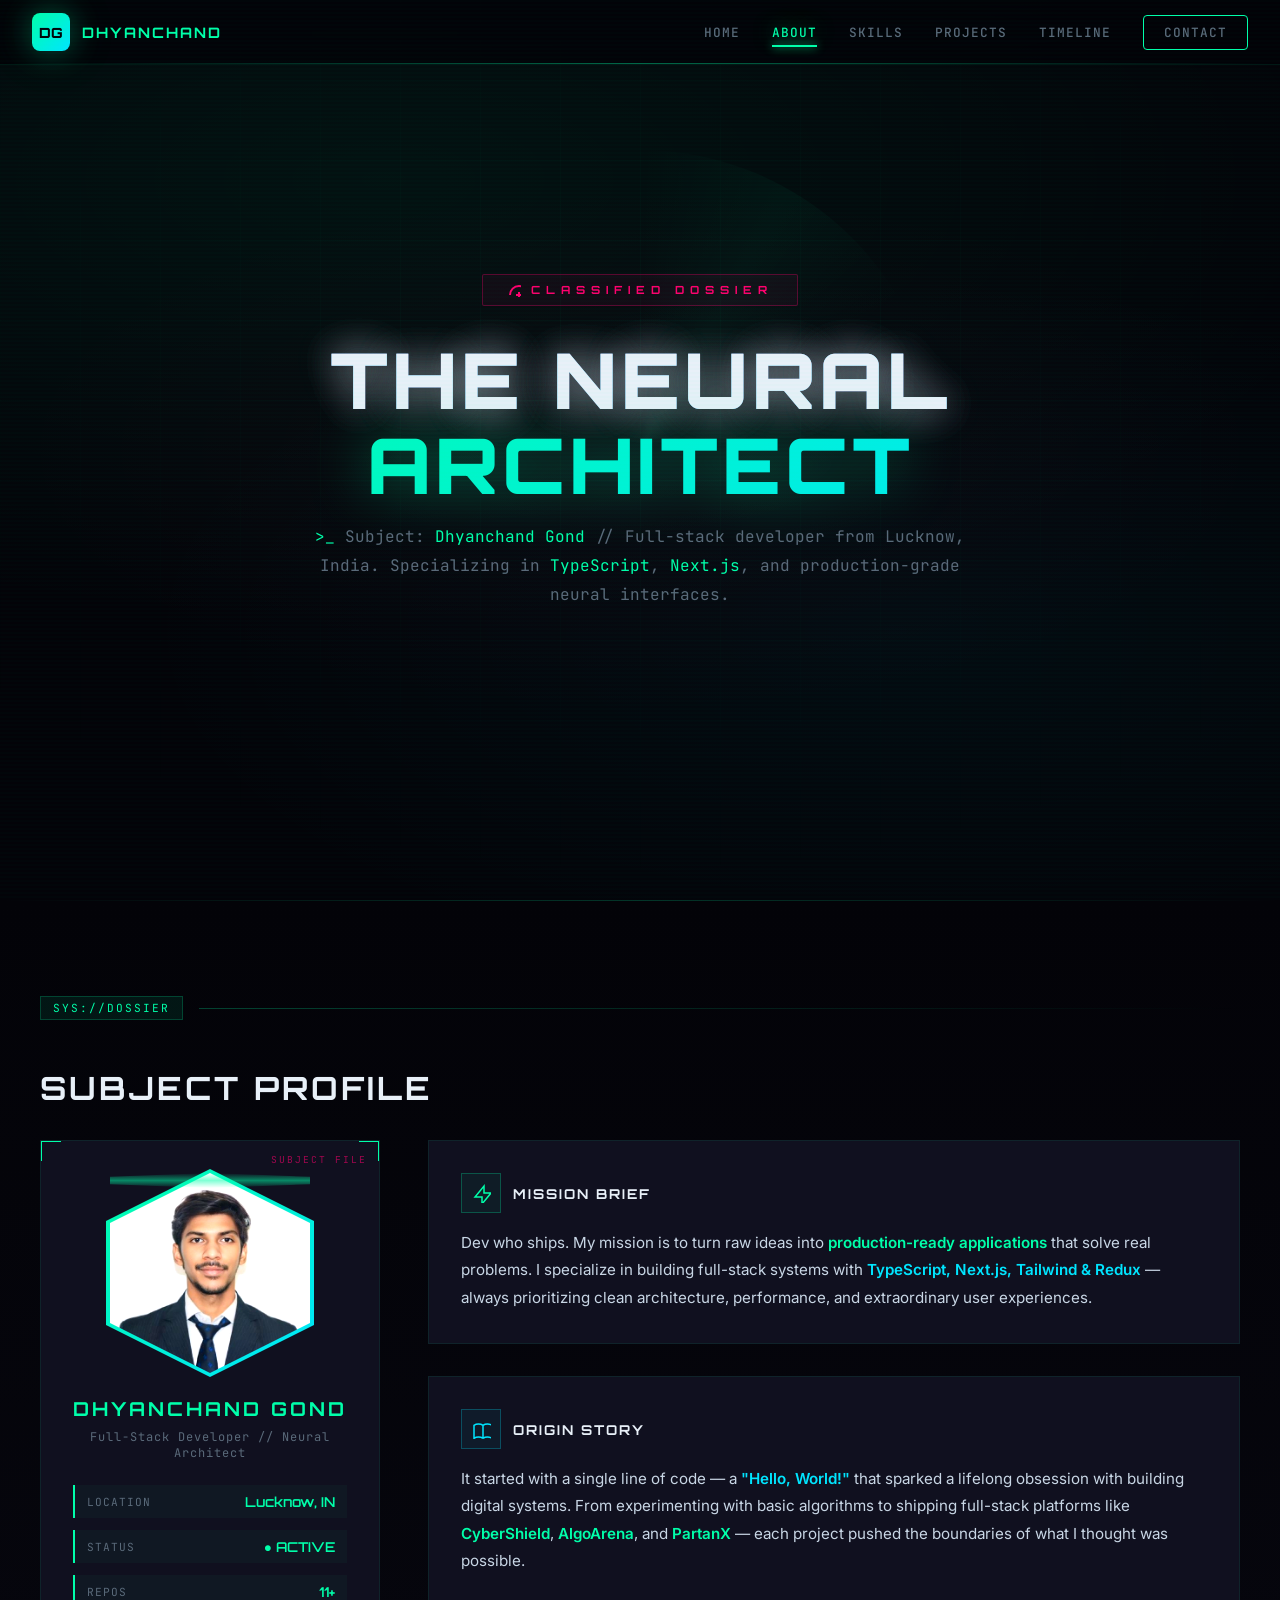
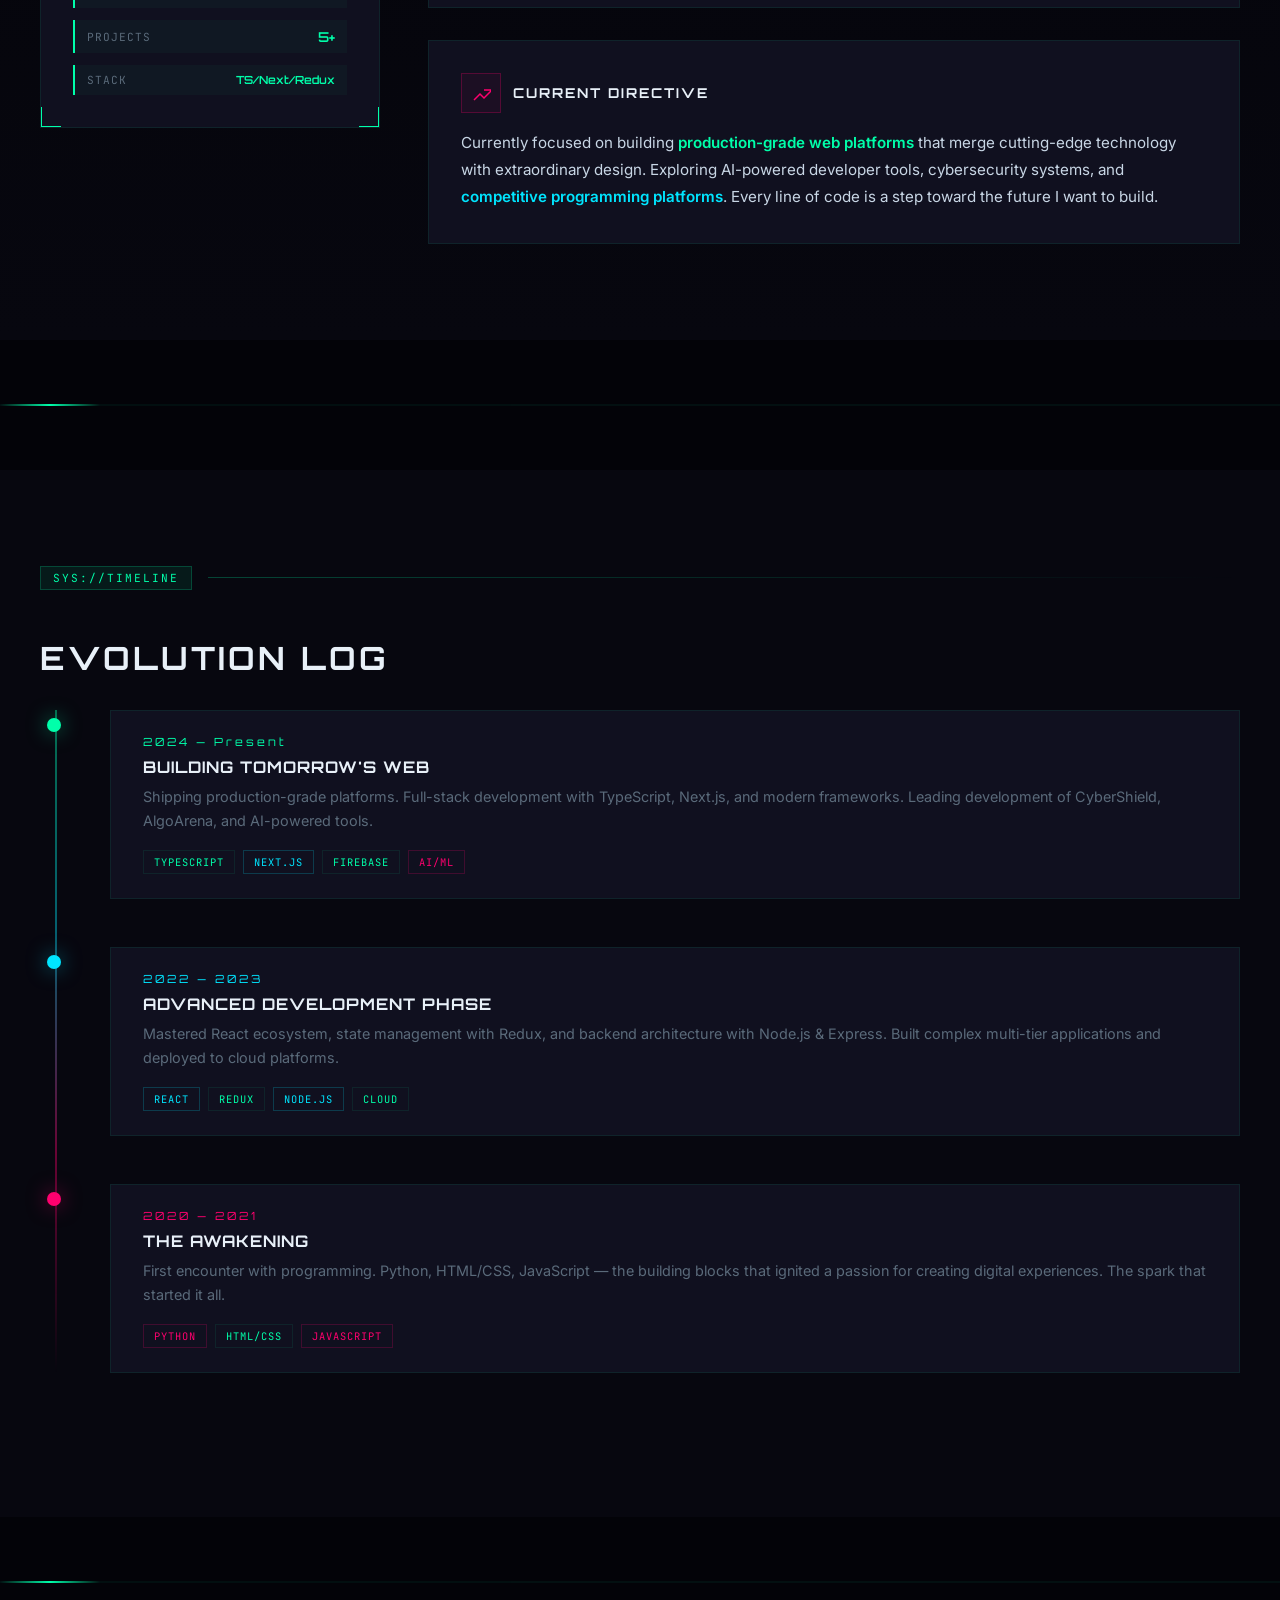
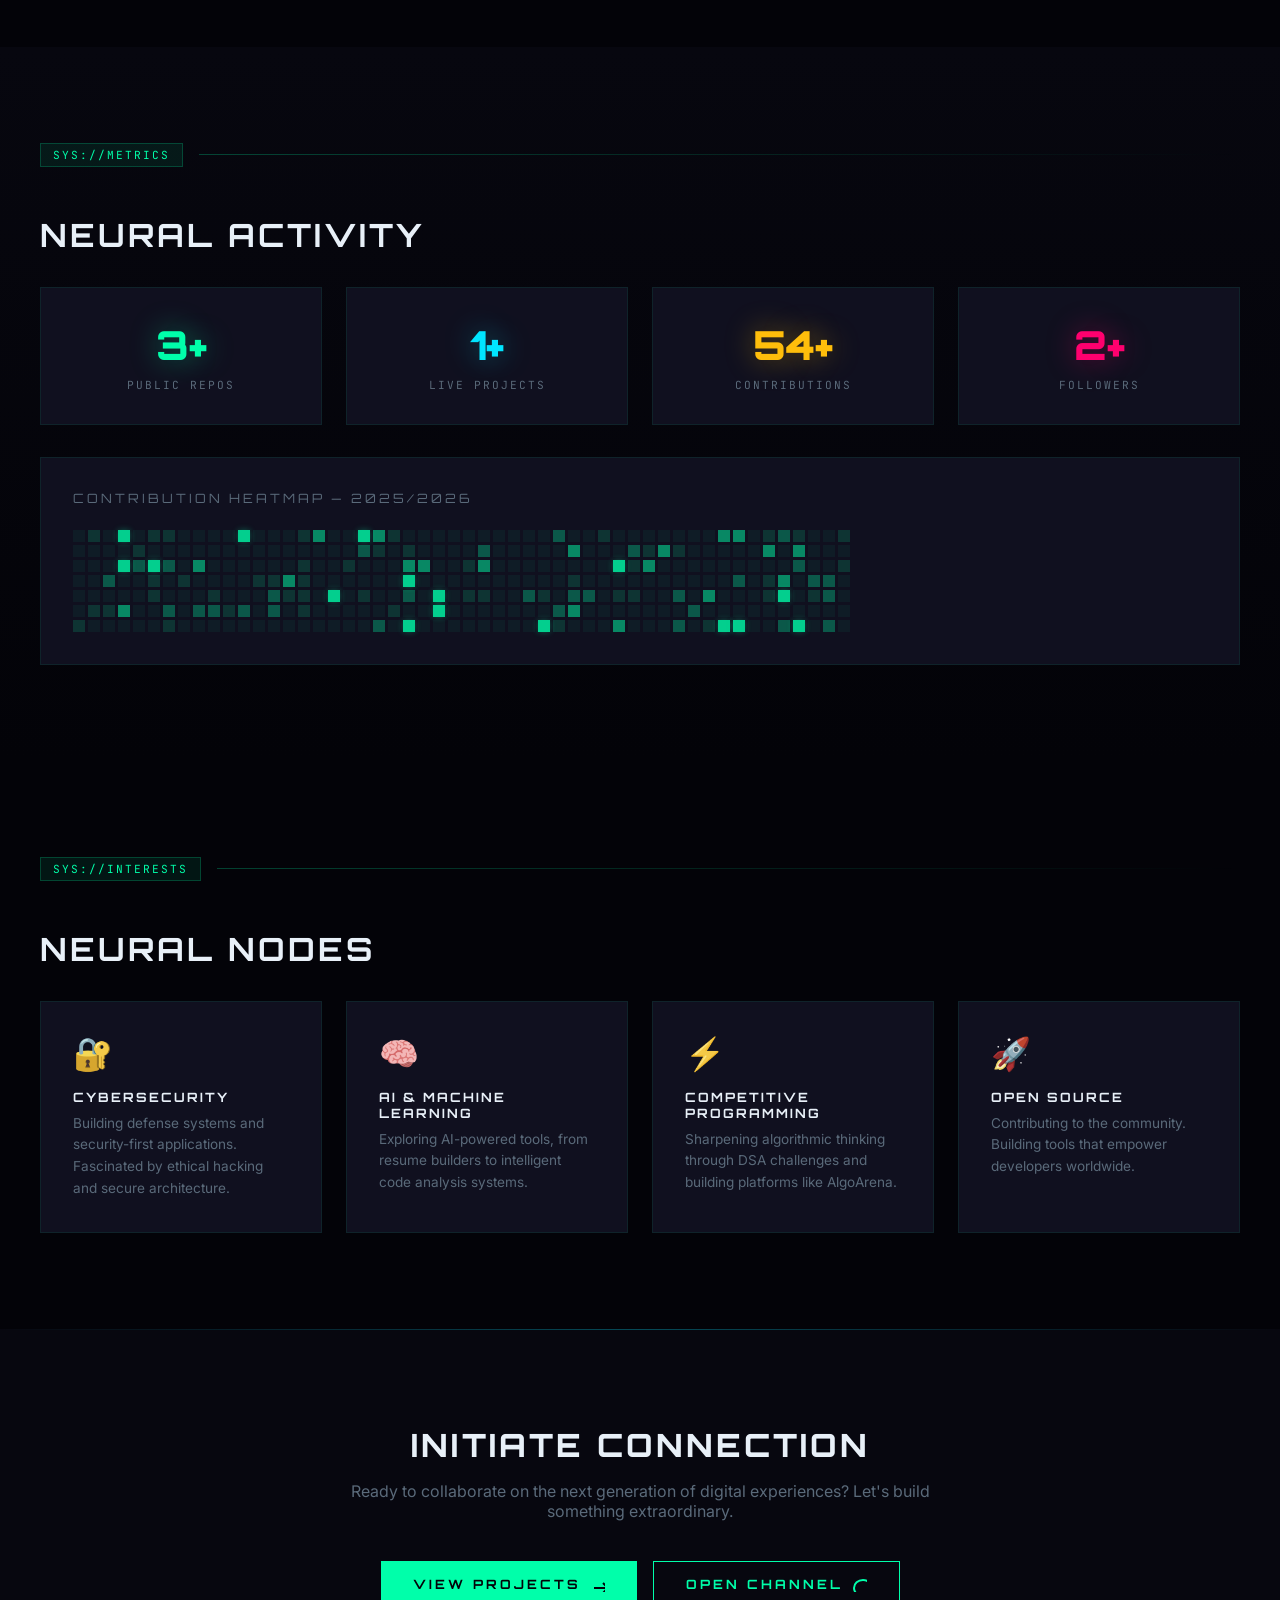
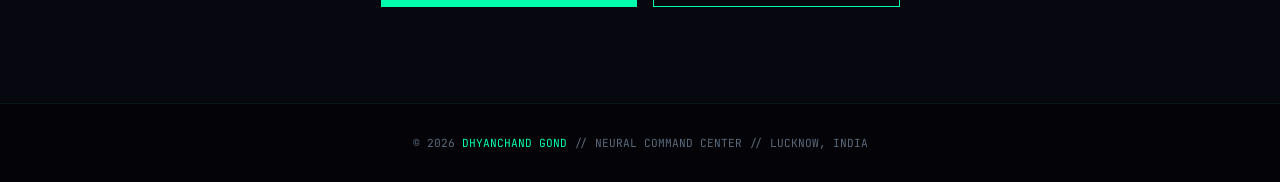
==== commit 8fc133d8: "All sections have been redesign with the Classified Neural Command Center vibe:" ====
--- a/pages/about_dimension.html
+++ b/pages/about_dimension.html
@@ -3,447 +3,807 @@
 <head>
     <meta charset="UTF-8" />
     <meta name="viewport" content="width=device-width, initial-scale=1.0" />
-    <title>About Dimension - Dhyanchand Gond</title>
-    <link rel="stylesheet" href="../css/main.css" />
-    <script src="https://cdnjs.cloudflare.com/ajax/libs/three.js/r128/three.min.js"></script>
+    <title>CLASSIFIED // About — Dhyanchand Gond</title>
+    <meta name="description" content="Classified dossier on Dhyanchand Gond — Full-Stack Developer, neural architect, and digital craftsman from Lucknow, India." />
+    <link rel="preconnect" href="https://fonts.googleapis.com">
+    <link rel="preconnect" href="https://fonts.gstatic.com" crossorigin>
+    <link href="https://fonts.googleapis.com/css2?family=Inter:wght@300;400;500;600;700;800;900&family=JetBrains+Mono:wght@400;500;600;700&family=Orbitron:wght@400;500;600;700;800;900&display=swap" rel="stylesheet">
     <style>
-        .particle-canvas {
-            position: absolute;
-            top: 0;
-            left: 0;
-            width: 100%;
-            height: 100%;
-            z-index: 1;
-        }
-        
-        .dimension-content {
+        /* ═══ NEURAL CORE SYSTEM ═══ */
+        :root {
+            --void: #030308;
+            --abyss: #07070f;
+            --surface: #0c0c18;
+            --panel: #10101f;
+            --border: rgba(0,255,170,0.08);
+            --border-hot: rgba(0,255,170,0.25);
+            --neon: #00ffaa;
+            --neon-dim: rgba(0,255,170,0.6);
+            --cyan: #00e5ff;
+            --magenta: #ff006e;
+            --amber: #ffbe0b;
+            --text: #c8d6e5;
+            --text-dim: #5a6a7a;
+            --text-bright: #e8f0f8;
+            --glow-neon: 0 0 30px rgba(0,255,170,0.3), 0 0 60px rgba(0,255,170,0.1);
+            --glow-cyan: 0 0 30px rgba(0,229,255,0.3), 0 0 60px rgba(0,229,255,0.1);
+            --font-display: 'Orbitron', sans-serif;
+            --font-body: 'Inter', -apple-system, sans-serif;
+            --font-mono: 'JetBrains Mono', monospace;
+        }
+        * { margin: 0; padding: 0; box-sizing: border-box; }
+        html { scroll-behavior: smooth; }
+        body {
+            font-family: var(--font-body);
+            background: var(--void);
+            color: var(--text);
+            overflow-x: hidden;
+            min-height: 100vh;
+        }
+
+        /* ═══ SCANLINE OVERLAY ═══ */
+        body::after {
+            content: '';
+            position: fixed; inset: 0; z-index: 9999;
+            pointer-events: none;
+            background: repeating-linear-gradient(
+                0deg,
+                transparent,
+                transparent 2px,
+                rgba(0,255,170,0.015) 2px,
+                rgba(0,255,170,0.015) 4px
+            );
+        }
+
+        /* ═══ NAVBAR ═══ */
+        .navbar {
+            position: fixed; top: 0; left: 0; right: 0; z-index: 100;
+            background: rgba(3,3,8,0.85);
+            backdrop-filter: blur(25px) saturate(180%);
+            border-bottom: 1px solid var(--border);
+        }
+        .navbar::after {
+            content: ''; position: absolute; bottom: 0; left: 0; right: 0; height: 1px;
+            background: linear-gradient(90deg, transparent, var(--neon), transparent);
+            opacity: 0.4;
+        }
+        .navbar-inner {
+            max-width: 1400px; margin: 0 auto; padding: 0 2rem;
+            display: flex; align-items: center; justify-content: space-between; height: 64px;
+        }
+        .nav-logo { display: flex; align-items: center; gap: 12px; text-decoration: none; }
+        .nav-logo-icon {
+            width: 38px; height: 38px; border-radius: 8px; position: relative;
+            background: linear-gradient(135deg, var(--neon), var(--cyan));
+            display: flex; align-items: center; justify-content: center;
+            font-weight: 800; font-size: 14px; color: var(--void);
+            font-family: var(--font-display);
+            box-shadow: var(--glow-neon);
+        }
+        .nav-logo-text {
+            font-family: var(--font-display); font-weight: 700; font-size: 0.9rem;
+            color: var(--neon); letter-spacing: 2px; text-transform: uppercase;
+        }
+        .nav-links { display: flex; align-items: center; gap: 2rem; }
+        .nav-links a {
+            color: var(--text-dim); font-size: 0.8rem; font-weight: 500;
+            text-decoration: none; transition: all 0.3s; letter-spacing: 1px;
+            text-transform: uppercase; font-family: var(--font-mono);
             position: relative;
-            z-index: 10;
-        }
-        
-        .floating-cube {
-            animation: float 6s ease-in-out infinite;
-        }
-        
-        .magnetic-hover {
-            transition: transform 0.3s cubic-bezier(0.4, 0, 0.2, 1);
-        }
-        
-        .magnetic-hover:hover {
-            transform: scale(1.05) translateY(-5px);
-        }
-        
-        .glow-text {
-            text-shadow: 0 0 20px rgba(0, 212, 255, 0.5);
-        }
-        
-        .timeline-item {
-            opacity: 0;
-            transform: translateX(-50px);
-            transition: all 0.6s cubic-bezier(0.4, 0, 0.2, 1);
-        }
-        
-        .timeline-item.animate {
-            opacity: 1;
-            transform: translateX(0);
-        }
-        
-        .skill-progress {
-            width: 0%;
-            transition: width 2s cubic-bezier(0.4, 0, 0.2, 1);
-        }
-        
-        .expandable-section {
-            max-height: 0;
+        }
+        .nav-links a:hover, .nav-links a.active { color: var(--neon); text-shadow: 0 0 20px rgba(0,255,170,0.5); }
+        .nav-links a.active::after {
+            content: ''; position: absolute; bottom: -6px; left: 0; right: 0; height: 2px;
+            background: var(--neon); box-shadow: 0 0 10px var(--neon);
+        }
+        .nav-cta {
+            background: transparent; color: var(--neon); padding: 8px 20px;
+            border: 1px solid var(--neon); border-radius: 4px;
+            font-size: 0.75rem; font-weight: 600; text-decoration: none;
+            font-family: var(--font-display); text-transform: uppercase;
+            letter-spacing: 2px; transition: all 0.3s;
+        }
+        .nav-cta:hover { background: var(--neon); color: var(--void); box-shadow: var(--glow-neon); }
+        .mobile-menu-btn { display: none; background: none; border: none; cursor: pointer; color: var(--neon); }
+        @media (max-width: 768px) {
+            .nav-links { display: none; }
+            .mobile-menu-btn { display: block; }
+        }
+        .mobile-overlay {
+            position: fixed; inset: 0; z-index: 200;
+            background: rgba(3,3,8,0.97); backdrop-filter: blur(30px);
+            display: none; flex-direction: column; align-items: center; justify-content: center; gap: 2rem;
+        }
+        .mobile-overlay.open { display: flex; }
+        .mobile-overlay a {
+            color: var(--text); font-size: 1.2rem; font-weight: 600;
+            text-decoration: none; font-family: var(--font-display);
+            letter-spacing: 3px; text-transform: uppercase; transition: color 0.3s;
+        }
+        .mobile-overlay a:hover { color: var(--neon); }
+        .mobile-close { position: absolute; top: 1.25rem; right: 1.5rem; background: none; border: none; color: var(--text-dim); cursor: pointer; }
+
+        /* ═══ HERO ═══ */
+        .about-hero {
+            min-height: 100vh; display: flex; align-items: center; justify-content: center;
+            position: relative; overflow: hidden; padding: 8rem 2rem 6rem;
+        }
+        .hero-bg-grid {
+            position: absolute; inset: 0;
+            background-image:
+                linear-gradient(rgba(0,255,170,0.03) 1px, transparent 1px),
+                linear-gradient(90deg, rgba(0,255,170,0.03) 1px, transparent 1px);
+            background-size: 80px 80px;
+            mask-image: radial-gradient(ellipse 70% 60% at 50% 40%, black, transparent);
+        }
+        .hero-neural-web {
+            position: absolute; inset: 0;
+            background:
+                radial-gradient(ellipse 80% 50% at 30% 20%, rgba(0,255,170,0.06), transparent),
+                radial-gradient(ellipse 60% 40% at 70% 70%, rgba(0,229,255,0.04), transparent),
+                radial-gradient(ellipse 50% 30% at 50% 50%, rgba(255,0,110,0.03), transparent);
+        }
+        /* Animated radar sweep */
+        .radar-sweep {
+            position: absolute; width: 600px; height: 600px;
+            top: 50%; left: 50%; transform: translate(-50%, -50%);
+            border-radius: 50%;
+            background: conic-gradient(from 0deg, transparent 0deg, rgba(0,255,170,0.08) 30deg, transparent 60deg);
+            animation: radarSpin 6s linear infinite;
+            opacity: 0.5;
+        }
+        @keyframes radarSpin { to { transform: translate(-50%, -50%) rotate(360deg); } }
+
+        .hero-content {
+            max-width: 1200px; width: 100%; position: relative; z-index: 2;
+            text-align: center;
+        }
+
+        /* Classified stamp */
+        .classified-stamp {
+            display: inline-flex; align-items: center; gap: 10px;
+            padding: 8px 24px; border: 1px solid rgba(255,0,110,0.3);
+            background: rgba(255,0,110,0.05); border-radius: 2px;
+            margin-bottom: 2rem; animation: stampFlicker 4s ease-in-out infinite;
+        }
+        .classified-stamp span {
+            font-family: var(--font-display); font-size: 0.7rem; font-weight: 700;
+            color: var(--magenta); letter-spacing: 6px; text-transform: uppercase;
+        }
+        @keyframes stampFlicker {
+            0%, 95%, 100% { opacity: 1; }
+            96% { opacity: 0.3; }
+            97% { opacity: 1; }
+            98% { opacity: 0.5; }
+        }
+
+        .hero-title {
+            font-family: var(--font-display); font-size: clamp(2.5rem, 6vw, 5rem);
+            font-weight: 900; line-height: 1.1; margin-bottom: 1rem;
+            text-transform: uppercase; letter-spacing: 4px;
+        }
+        .hero-title .line1 {
+            display: block; color: var(--text-bright);
+            text-shadow: 0 0 40px rgba(200,214,229,0.3);
+        }
+        .hero-title .line2 {
+            display: block;
+            background: linear-gradient(135deg, var(--neon), var(--cyan));
+            -webkit-background-clip: text; -webkit-text-fill-color: transparent;
+            background-clip: text;
+            filter: drop-shadow(0 0 30px rgba(0,255,170,0.4));
+        }
+        .hero-subtitle {
+            font-family: var(--font-mono); font-size: 1rem; color: var(--text-dim);
+            margin-bottom: 3rem; max-width: 700px; margin-left: auto; margin-right: auto;
+            line-height: 1.8;
+        }
+        .hero-subtitle .highlight { color: var(--neon); }
+
+        /* ═══ DOSSIER SECTION ═══ */
+        .dossier-section {
+            padding: 6rem 2rem; position: relative;
+            background: linear-gradient(180deg, var(--void), var(--abyss));
+        }
+        .dossier-section::before {
+            content: ''; position: absolute; top: 0; left: 0; right: 0; height: 1px;
+            background: linear-gradient(90deg, transparent, var(--neon), transparent);
+            opacity: 0.2;
+        }
+        .section-inner { max-width: 1200px; margin: 0 auto; }
+
+        .section-header {
+            display: flex; align-items: center; gap: 16px; margin-bottom: 3rem;
+        }
+        .section-tag {
+            font-family: var(--font-mono); font-size: 0.7rem; color: var(--neon);
+            background: rgba(0,255,170,0.08); border: 1px solid rgba(0,255,170,0.2);
+            padding: 4px 12px; letter-spacing: 2px; text-transform: uppercase;
+        }
+        .section-line { flex: 1; height: 1px; background: linear-gradient(90deg, var(--border-hot), transparent); }
+        .section-title {
+            font-family: var(--font-display); font-size: clamp(1.5rem, 3vw, 2rem);
+            font-weight: 700; color: var(--text-bright); letter-spacing: 3px;
+            text-transform: uppercase;
+        }
+
+        /* Dossier Grid */
+        .dossier-grid {
+            display: grid; grid-template-columns: 340px 1fr; gap: 3rem; align-items: start;
+        }
+        @media (max-width: 960px) { .dossier-grid { grid-template-columns: 1fr; } }
+
+        /* Subject Profile Card */
+        .subject-card {
+            background: var(--panel); border: 1px solid var(--border);
+            padding: 2rem; position: relative; overflow: hidden;
+        }
+        .subject-card::before {
+            content: 'SUBJECT FILE'; position: absolute; top: 12px; right: 12px;
+            font-family: var(--font-mono); font-size: 0.6rem; color: var(--magenta);
+            letter-spacing: 2px; opacity: 0.6;
+        }
+        .subject-avatar {
+            width: 200px; height: 200px; margin: 0 auto 1.5rem;
+            position: relative;
+        }
+        .subject-avatar img {
+            width: 100%; height: 100%; object-fit: cover;
+            clip-path: polygon(50% 0%, 100% 25%, 100% 75%, 50% 100%, 0% 75%, 0% 25%);
+            filter: contrast(1.1) brightness(1.1) saturate(1.1);
+            transition: all 0.5s ease;
+        }
+        .subject-avatar:hover img {
+            filter: contrast(1.2) brightness(1.2) saturate(1.3);
+        }
+        .avatar-hex-border {
+            position: absolute; inset: -4px;
+            clip-path: polygon(50% 0%, 100% 25%, 100% 75%, 50% 100%, 0% 75%, 0% 25%);
+            background: linear-gradient(135deg, var(--neon), var(--cyan));
+            z-index: -1; animation: borderPulse 4s infinite ease-in-out;
+        }
+        @keyframes borderPulse {
+            0%, 100% { opacity: 0.6; }
+            50% { opacity: 1; transform: scale(1.02); }
+        }
+
+        /* Scanning effect on hexagon */
+        .avatar-scan {
+            position: absolute; top: 0; left: 0; width: 100%; height: 15px;
+            background: linear-gradient(to bottom, transparent, var(--neon), transparent);
+            opacity: 0.5; z-index: 4; pointer-events: none;
+            clip-path: polygon(50% 0%, 100% 25%, 100% 75%, 50% 100%, 0% 75%, 0% 25%);
+            animation: hexScan 4s linear infinite;
+        }
+        @keyframes hexScan {
+            0% { top: 0; opacity: 0; }
+            50% { opacity: 0.7; }
+            100% { top: 100%; opacity: 0; }
+        }
+        .subject-name {
+            font-family: var(--font-display); font-size: 1.2rem; font-weight: 700;
+            color: var(--neon); text-align: center; letter-spacing: 3px;
+            text-transform: uppercase; margin-bottom: 0.5rem;
+        }
+        .subject-role {
+            font-family: var(--font-mono); font-size: 0.75rem; color: var(--text-dim);
+            text-align: center; letter-spacing: 1px; margin-bottom: 1.5rem;
+        }
+
+        .subject-stats { display: flex; flex-direction: column; gap: 12px; }
+        .stat-row {
+            display: flex; justify-content: space-between; align-items: center;
+            padding: 8px 12px; background: rgba(0,255,170,0.03);
+            border-left: 2px solid var(--neon);
+        }
+        .stat-row .label {
+            font-family: var(--font-mono); font-size: 0.7rem; color: var(--text-dim);
+            text-transform: uppercase; letter-spacing: 1px;
+        }
+        .stat-row .value {
+            font-family: var(--font-display); font-size: 0.85rem; color: var(--neon);
+            font-weight: 600;
+        }
+
+        /* Bio panel */
+        .bio-panel { display: flex; flex-direction: column; gap: 2rem; }
+        .bio-card {
+            background: var(--panel); border: 1px solid var(--border);
+            padding: 2rem; position: relative;
+            transition: border-color 0.3s, box-shadow 0.3s;
+        }
+        .bio-card:hover {
+            border-color: var(--border-hot);
+            box-shadow: 0 0 40px rgba(0,255,170,0.05);
+        }
+        .bio-card-header {
+            display: flex; align-items: center; gap: 12px; margin-bottom: 1rem;
+        }
+        .bio-icon {
+            width: 40px; height: 40px; display: flex; align-items: center; justify-content: center;
+            border: 1px solid var(--border-hot); background: rgba(0,255,170,0.05);
+        }
+        .bio-card-title {
+            font-family: var(--font-display); font-size: 0.85rem; font-weight: 700;
+            color: var(--text-bright); letter-spacing: 2px; text-transform: uppercase;
+        }
+        .bio-card-text {
+            font-size: 0.95rem; color: var(--text); line-height: 1.8;
+        }
+        .bio-card-text .neon { color: var(--neon); font-weight: 600; }
+        .bio-card-text .cyan { color: var(--cyan); font-weight: 600; }
+
+        /* ═══ TIMELINE ═══ */
+        .timeline-section {
+            padding: 6rem 2rem; position: relative;
+            background: var(--abyss);
+        }
+        .timeline-track {
+            position: relative; padding-left: 40px;
+        }
+        .timeline-track::before {
+            content: ''; position: absolute; left: 15px; top: 0; bottom: 0; width: 2px;
+            background: linear-gradient(180deg, var(--neon), var(--cyan), var(--magenta), transparent);
+            opacity: 0.4;
+        }
+        .timeline-entry {
+            position: relative; margin-bottom: 3rem; padding-left: 30px;
+            opacity: 0; transform: translateX(-20px);
+            animation: slideIn 0.6s ease forwards;
+        }
+        .timeline-entry:nth-child(1) { animation-delay: 0.1s; }
+        .timeline-entry:nth-child(2) { animation-delay: 0.3s; }
+        .timeline-entry:nth-child(3) { animation-delay: 0.5s; }
+        @keyframes slideIn { to { opacity: 1; transform: translateX(0); } }
+
+        .timeline-dot {
+            position: absolute; left: -33px; top: 8px;
+            width: 14px; height: 14px; border-radius: 50%;
+            background: var(--neon); box-shadow: 0 0 20px rgba(0,255,170,0.5);
+        }
+        .timeline-dot.cyan { background: var(--cyan); box-shadow: 0 0 20px rgba(0,229,255,0.5); }
+        .timeline-dot.magenta { background: var(--magenta); box-shadow: 0 0 20px rgba(255,0,110,0.5); }
+
+        .timeline-card {
+            background: var(--panel); border: 1px solid var(--border);
+            padding: 1.5rem 2rem; transition: all 0.3s;
+        }
+        .timeline-card:hover {
+            border-color: var(--border-hot);
+            box-shadow: 0 0 40px rgba(0,255,170,0.05);
+        }
+        .timeline-year {
+            font-family: var(--font-display); font-size: 0.7rem; color: var(--neon);
+            letter-spacing: 3px; margin-bottom: 0.5rem;
+        }
+        .timeline-card h3 {
+            font-family: var(--font-display); font-size: 1rem; font-weight: 700;
+            color: var(--text-bright); letter-spacing: 1px; text-transform: uppercase;
+            margin-bottom: 0.5rem;
+        }
+        .timeline-card p {
+            font-size: 0.9rem; color: var(--text-dim); line-height: 1.7;
+        }
+        .timeline-tags { display: flex; gap: 8px; flex-wrap: wrap; margin-top: 1rem; }
+        .timeline-tag {
+            font-family: var(--font-mono); font-size: 0.65rem; padding: 4px 10px;
+            border: 1px solid var(--border); color: var(--neon); letter-spacing: 1px;
+            text-transform: uppercase;
+        }
+        .timeline-tag.cyan { color: var(--cyan); border-color: rgba(0,229,255,0.2); }
+        .timeline-tag.magenta { color: var(--magenta); border-color: rgba(255,0,110,0.2); }
+
+        /* ═══ CODE ACTIVITY ═══ */
+        .activity-section {
+            padding: 6rem 2rem; position: relative;
+            background: linear-gradient(180deg, var(--abyss), var(--void));
+        }
+        .activity-grid {
+            display: grid; grid-template-columns: repeat(auto-fill, minmax(280px, 1fr));
+            gap: 1.5rem;
+        }
+        .metric-card {
+            background: var(--panel); border: 1px solid var(--border);
+            padding: 2rem; text-align: center; position: relative;
+            transition: all 0.3s;
+        }
+        .metric-card:hover {
+            border-color: var(--border-hot);
+            box-shadow: 0 0 50px rgba(0,255,170,0.06);
+            transform: translateY(-4px);
+        }
+        .metric-value {
+            font-family: var(--font-display); font-size: 2.5rem; font-weight: 900;
+            margin-bottom: 0.5rem;
+        }
+        .metric-value.neon { color: var(--neon); text-shadow: 0 0 30px rgba(0,255,170,0.4); }
+        .metric-value.cyan { color: var(--cyan); text-shadow: 0 0 30px rgba(0,229,255,0.4); }
+        .metric-value.amber { color: var(--amber); text-shadow: 0 0 30px rgba(255,190,11,0.4); }
+        .metric-value.magenta { color: var(--magenta); text-shadow: 0 0 30px rgba(255,0,110,0.4); }
+        .metric-label {
+            font-family: var(--font-mono); font-size: 0.7rem; color: var(--text-dim);
+            letter-spacing: 2px; text-transform: uppercase;
+        }
+
+        /* Contribution heatmap */
+        .heatmap-container {
+            background: var(--panel); border: 1px solid var(--border);
+            padding: 2rem; margin-top: 2rem; overflow-x: auto;
+        }
+        .heatmap-title {
+            font-family: var(--font-display); font-size: 0.8rem; color: var(--text-dim);
+            letter-spacing: 3px; text-transform: uppercase; margin-bottom: 1.5rem;
+        }
+        .heatmap-grid { display: flex; gap: 3px; }
+        .heatmap-col { display: flex; flex-direction: column; gap: 3px; }
+        .heatmap-cell {
+            width: 12px; height: 12px;
+            background: rgba(0,255,170,0.05);
+            transition: all 0.2s;
+        }
+        .heatmap-cell:hover { transform: scale(1.3); }
+        .heatmap-cell.l1 { background: rgba(0,255,170,0.15); }
+        .heatmap-cell.l2 { background: rgba(0,255,170,0.3); }
+        .heatmap-cell.l3 { background: rgba(0,255,170,0.5); }
+        .heatmap-cell.l4 { background: rgba(0,255,170,0.8); box-shadow: 0 0 6px rgba(0,255,170,0.3); }
+
+        /* ═══ INTERESTS ═══ */
+        .interests-section {
+            padding: 6rem 2rem; position: relative;
+            background: var(--void);
+        }
+        .interests-grid {
+            display: grid; grid-template-columns: repeat(auto-fill, minmax(250px, 1fr));
+            gap: 1.5rem;
+        }
+        .interest-card {
+            background: var(--panel); border: 1px solid var(--border);
+            padding: 2rem; transition: all 0.4s; position: relative; overflow: hidden;
+        }
+        .interest-card::before {
+            content: ''; position: absolute; top: 0; left: 0; right: 0; height: 2px;
+            background: linear-gradient(90deg, transparent, var(--neon), transparent);
+            opacity: 0; transition: opacity 0.3s;
+        }
+        .interest-card:hover::before { opacity: 1; }
+        .interest-card:hover {
+            border-color: var(--border-hot);
+            transform: translateY(-4px);
+            box-shadow: 0 0 40px rgba(0,255,170,0.05);
+        }
+        .interest-icon {
+            font-size: 2rem; margin-bottom: 1rem;
+            filter: grayscale(0.2);
+        }
+        .interest-name {
+            font-family: var(--font-display); font-size: 0.8rem; font-weight: 700;
+            color: var(--text-bright); letter-spacing: 2px; text-transform: uppercase;
+            margin-bottom: 0.5rem;
+        }
+        .interest-desc {
+            font-size: 0.85rem; color: var(--text-dim); line-height: 1.6;
+        }
+
+        /* ═══ CTA ═══ */
+        .cta-section {
+            padding: 6rem 2rem; text-align: center;
+            background: var(--abyss); position: relative;
+        }
+        .cta-section::before {
+            content: ''; position: absolute; top: 0; left: 0; right: 0; height: 1px;
+            background: linear-gradient(90deg, transparent, var(--cyan), transparent);
+            opacity: 0.3;
+        }
+        .cta-title {
+            font-family: var(--font-display); font-size: clamp(1.5rem, 3vw, 2rem);
+            font-weight: 800; color: var(--text-bright); letter-spacing: 3px;
+            text-transform: uppercase; margin-bottom: 1rem;
+        }
+        .cta-desc {
+            font-size: 1rem; color: var(--text-dim); margin-bottom: 2.5rem;
+            max-width: 600px; margin-left: auto; margin-right: auto;
+        }
+        .cta-btns { display: flex; gap: 1rem; justify-content: center; flex-wrap: wrap; }
+        .btn-primary {
+            display: inline-flex; align-items: center; gap: 8px;
+            background: var(--neon); color: var(--void); padding: 14px 32px;
+            font-family: var(--font-display); font-size: 0.8rem; font-weight: 700;
+            text-decoration: none; letter-spacing: 3px; text-transform: uppercase;
+            transition: all 0.3s; border: none; cursor: pointer;
+        }
+        .btn-primary:hover { box-shadow: var(--glow-neon); transform: translateY(-2px); }
+        .btn-ghost {
+            display: inline-flex; align-items: center; gap: 8px;
+            background: transparent; color: var(--neon); padding: 14px 32px;
+            border: 1px solid var(--neon); font-family: var(--font-display);
+            font-size: 0.8rem; font-weight: 700; text-decoration: none;
+            letter-spacing: 3px; text-transform: uppercase; transition: all 0.3s;
+        }
+        .btn-ghost:hover { background: rgba(0,255,170,0.1); transform: translateY(-2px); }
+
+        /* ═══ FOOTER ═══ */
+        .footer {
+            padding: 2rem; text-align: center;
+            border-top: 1px solid var(--border);
+            font-family: var(--font-mono); font-size: 0.7rem; color: var(--text-dim);
+        }
+        .footer a { color: var(--neon); text-decoration: none; }
+        .footer a:hover { text-shadow: 0 0 10px rgba(0,255,170,0.5); }
+
+        /* ═══ ANIMATIONS ═══ */
+        .fade-in {
+            opacity: 0; transform: translateY(30px);
+            animation: fadeIn 0.8s ease forwards;
+        }
+        .fade-in-d1 { animation-delay: 0.15s; }
+        .fade-in-d2 { animation-delay: 0.3s; }
+        .fade-in-d3 { animation-delay: 0.45s; }
+        @keyframes fadeIn { to { opacity: 1; transform: translateY(0); } }
+
+        /* Neural pulse line */
+        .neural-pulse {
+            height: 2px; width: 100%; position: relative;
+            background: rgba(0,255,170,0.05); margin: 4rem 0;
             overflow: hidden;
-            transition: max-height 0.5s cubic-bezier(0.4, 0, 0.2, 1);
-        }
-        
-        .expandable-section.expanded {
-            max-height: 1000px;
-        }
-        
-        .github-graph {
-            background: linear-gradient(45deg, #0a0a0a 0%, #1a1a1a 50%, #0a0a0a 100%);
-            background-size: 400% 400%;
-            animation: gradientShift 15s ease infinite;
-        }
-        
-        @keyframes gradientShift {
-            0% { background-position: 0% 50%; }
-            50% { background-position: 100% 50%; }
-            100% { background-position: 0% 50%; }
-        }
-        
-        .contribution-day {
-            width: 12px;
-            height: 12px;
-            border-radius: 2px;
-            margin: 1px;
-            transition: all 0.3s ease;
-        }
-        
-        .contribution-day:hover {
-            transform: scale(1.2);
-        }
-        
-        .phase-card {
-            backdrop-filter: blur(10px);
-            background: rgba(42, 42, 42, 0.3);
-            border: 1px solid rgba(255, 255, 255, 0.1);
-            transition: all 0.3s cubic-bezier(0.4, 0, 0.2, 1);
-        }
-        
-        .phase-card:hover {
-            background: rgba(42, 42, 42, 0.5);
-            border-color: rgba(0, 212, 255, 0.3);
-            box-shadow: 0 0 30px rgba(0, 212, 255, 0.2);
-        }
-        
-        .testimonial-card {
-            backdrop-filter: blur(15px);
-            background: rgba(26, 26, 26, 0.4);
-            border: 1px solid rgba(255, 255, 255, 0.1);
-        }
-        
-        .certification-badge {
-            animation: certificationGlow 3s ease-in-out infinite alternate;
-        }
-        
-        @keyframes certificationGlow {
-            0% { box-shadow: 0 0 10px rgba(57, 255, 20, 0.3); }
-            100% { box-shadow: 0 0 20px rgba(57, 255, 20, 0.6); }
-        }
-        
-        .parallax-bg {
-            background: linear-gradient(45deg, #0a0a0a 0%, #1a1a1a 50%, #0a0a0a 100%);
-            background-size: 400% 400%;
-            animation: gradientShift 15s ease infinite;
-        }
+        }
+        .neural-pulse::after {
+            content: ''; position: absolute; top: 0; width: 100px; height: 100%;
+            background: linear-gradient(90deg, transparent, var(--neon), transparent);
+            animation: pulseSweep 3s linear infinite;
+        }
+        @keyframes pulseSweep { 0% { left: -100px; } 100% { left: 100%; } }
+
+        /* Glitch text */
+        .glitch {
+            position: relative;
+        }
+        .glitch::before, .glitch::after {
+            content: attr(data-text); position: absolute; top: 0; left: 0;
+            width: 100%; height: 100%;
+        }
+        .glitch::before {
+            color: var(--cyan); z-index: -1;
+            animation: glitch1 3s infinite linear alternate-reverse;
+        }
+        .glitch::after {
+            color: var(--magenta); z-index: -2;
+            animation: glitch2 2s infinite linear alternate-reverse;
+        }
+        @keyframes glitch1 {
+            0%, 95% { clip-path: inset(0); transform: translate(0); }
+            96% { clip-path: inset(20% 0 60% 0); transform: translate(-3px, 2px); }
+            97% { clip-path: inset(40% 0 20% 0); transform: translate(3px, -1px); }
+            98% { clip-path: inset(60% 0 10% 0); transform: translate(-2px, 1px); }
+            99% { clip-path: inset(10% 0 80% 0); transform: translate(2px, -2px); }
+        }
+        @keyframes glitch2 {
+            0%, 95% { clip-path: inset(0); transform: translate(0); }
+            96% { clip-path: inset(30% 0 50% 0); transform: translate(2px, -1px); }
+            97% { clip-path: inset(50% 0 30% 0); transform: translate(-2px, 2px); }
+            98% { clip-path: inset(70% 0 5% 0); transform: translate(1px, -1px); }
+            99% { clip-path: inset(5% 0 70% 0); transform: translate(-1px, 1px); }
+        }
+
+        /* Corner decorations */
+        .corner-decor {
+            position: absolute; width: 20px; height: 20px;
+        }
+        .corner-decor.tl { top: 0; left: 0; border-top: 1px solid var(--neon); border-left: 1px solid var(--neon); }
+        .corner-decor.tr { top: 0; right: 0; border-top: 1px solid var(--neon); border-right: 1px solid var(--neon); }
+        .corner-decor.bl { bottom: 0; left: 0; border-bottom: 1px solid var(--neon); border-left: 1px solid var(--neon); }
+        .corner-decor.br { bottom: 0; right: 0; border-bottom: 1px solid var(--neon); border-right: 1px solid var(--neon); }
     </style>
-<script type="module" src="https://static.rocket.new/rocket-web.js?_cfg=https%3A%2F%2Fdevportfol4161back.builtwithrocket.new&_be=https%3A%2F%2Fapplication.rocket.new&_v=0.1.8"></script>
-<script type="module" src="https://static.rocket.new/rocket-shot.js?v=0.0.1"></script>
 </head>
-<body class="bg-background text-text-primary overflow-x-hidden">
-    <!-- Navigation -->
-    <nav class="fixed top-0 left-0 right-0 z-50 bg-background/80 backdrop-blur-md border-b border-subtle">
-        <div class="max-w-7xl mx-auto px-6 py-4">
-            <div class="flex items-center justify-between">
-                <!-- Logo -->
-                <div class="flex items-center space-x-3">
-                    <div class="w-10 h-10 bg-accent rounded-lg flex items-center justify-center glow-accent">
-                        <svg class="w-6 h-6 text-background" fill="currentColor" viewBox="0 0 24 24">
-                            <path d="M12 2L2 7l10 5 10-5-10-5zM2 17l10 5 10-5M2 12l10 5 10-5"/>
-                        </svg>
-                    </div>
-                    <span class="text-xl font-bold glow-text">Dhyanchand Gond</span>
-                </div>
-                
-                <!-- Navigation Links (desktop) -->
-                <div class="hidden md:flex items-center space-x-8">
-                    <a href="hero_laboratory.html" class="text-text-secondary hover:text-accent transition-natural">Laboratory</a>
-                    <a href="about_dimension.html" class="text-accent font-medium hover:glow-accent transition-natural">About</a>
-                    <a href="skills_universe.html" class="text-text-secondary hover:text-accent transition-natural">Skills</a>
-                    <a href="project_galaxy.html" class="text-text-secondary hover:text-accent transition-natural">Projects</a>
-                    <a href="achievement_timeline.html" class="text-text-secondary hover:text-accent transition-natural">Timeline</a>
-                    <a href="contact_portal.html" class="bg-accent text-background px-6 py-2 rounded-lg hover:shadow-glow-accent transition-natural magnetic-hover">Contact</a>
-                </div>
-
-                <!-- Mobile Menu Button -->
-                <button class="md:hidden text-accent" data-menu-toggle aria-controls="mobile-menu" aria-expanded="false" aria-label="Open navigation menu">
-                    <svg class="w-6 h-6" fill="none" stroke="currentColor" viewBox="0 0 24 24">
-                        <path stroke-linecap="round" stroke-linejoin="round" stroke-width="2" d="M4 6h16M4 12h16M4 18h16"/>
-                    </svg>
-                </button>
-
-                <!-- Mobile Menu Overlay -->
-                <div id="mobile-menu" class="fixed inset-0 z-60 bg-background/90 backdrop-blur-md hidden" aria-hidden="true">
-                    <div class="max-w-md w-full mx-auto mt-20 bg-surface/90 border border-subtle rounded-xl p-6">
-                        <div class="flex items-center justify-between mb-6">
-                            <div class="flex items-center space-x-3">
-                                <div class="w-8 h-8 bg-accent rounded-lg flex items-center justify-center">
-                                    <svg class="w-5 h-5 text-background" fill="currentColor" viewBox="0 0 24 24"><path d="M12 2L2 7l10 5 10-5-10-5zM2 17l10 5 10-5M2 12l10 5 10-5"/></svg>
-                                </div>
-                                <span class="font-semibold">Menu</span>
-                            </div>
-                            <button data-menu-toggle aria-controls="mobile-menu" aria-expanded="true" aria-label="Close navigation menu" class="text-text-secondary">
-                                <svg class="w-6 h-6" fill="none" stroke="currentColor" viewBox="0 0 24 24"><path stroke-linecap="round" stroke-linejoin="round" stroke-width="2" d="M6 18L18 6M6 6l12 12"/></svg>
-                            </button>
-                        </div>
-                        <nav class="space-y-4">
-                            <a href="hero_laboratory.html" class="block text-text-secondary">Laboratory</a>
-                            <a href="about_dimension.html" class="block text-accent font-medium">About</a>
-                            <a href="skills_universe.html" class="block text-text-secondary">Skills</a>
-                            <a href="project_galaxy.html" class="block text-text-secondary">Projects</a>
-                            <a href="achievement_timeline.html" class="block text-text-secondary">Timeline</a>
-                            <a href="contact_portal.html" class="block bg-accent text-background px-4 py-2 rounded-lg">Contact</a>
-                        </nav>
-                    </div>
-                </div>
-            </div>
+<body>
+    <!-- ═══ Navbar ═══ -->
+    <nav class="navbar">
+        <div class="navbar-inner">
+            <a href="hero_laboratory.html" class="nav-logo">
+                <div class="nav-logo-icon">DG</div>
+                <span class="nav-logo-text">Dhyanchand</span>
+            </a>
+            <div class="nav-links">
+                <a href="hero_laboratory.html">Home</a>
+                <a href="about_dimension.html" class="active">About</a>
+                <a href="skills_universe.html">Skills</a>
+                <a href="project_galaxy.html">Projects</a>
+                <a href="achievement_timeline.html">Timeline</a>
+                <a href="contact_portal.html" class="nav-cta">Contact</a>
+            </div>
+            <button class="mobile-menu-btn" onclick="document.getElementById('mobileMenu').classList.add('open')" aria-label="Open menu">
+                <svg width="24" height="24" fill="none" stroke="currentColor" stroke-width="2"><path d="M4 6h16M4 12h16M4 18h16"/></svg>
+            </button>
         </div>
     </nav>
-
-    <!-- Hero Section -->
-    <section id="about-hero" class="relative min-h-screen flex items-center justify-center parallax-bg overflow-hidden">
-        <!-- Particle Canvas -->
-        <canvas id="particleCanvas" class="particle-canvas"></canvas>
-        
-        <!-- Floating Geometric Shapes -->
-        <div class="absolute inset-0 pointer-events-none">
-            <div class="absolute top-20 left-10 w-16 h-16 border-2 border-accent/30 rotate-45 floating-cube"></div>
-            <div class="absolute top-40 right-20 w-12 h-12 bg-success/20 rounded-full floating-cube" style="animation-delay: -2s;"></div>
-            <div class="absolute bottom-40 left-20 w-20 h-20 border border-warning/40 floating-cube" style="animation-delay: -4s;"></div>
-            <div class="absolute bottom-20 right-10 w-14 h-14 bg-accent/10 rotate-12 floating-cube" style="animation-delay: -1s;"></div>
-        </div>
-        
-        <div class="dimension-content max-w-7xl mx-auto px-6 py-20 text-center">
-            <div class="space-y-8 animate-slide-up">
-                <!-- Status Badge -->
-                <div class="inline-flex items-center space-x-2 bg-surface/50 backdrop-blur-sm border border-subtle rounded-full px-4 py-2">
-                    <div class="w-2 h-2 bg-accent rounded-full animate-pulse"></div>
-                    <span class="text-sm text-text-secondary">Exploring the About Dimension</span>
-                </div>
-                
-                <!-- Main Heading -->
-                <div class="space-y-4">
-                    <h1 class="text-5xl lg:text-7xl font-bold leading-tight">
-                        <span class="block glow-text">The Journey</span>
-                        <span class="block text-accent">Behind the Code</span>
-                    </h1>
-                    <p class="text-xl lg:text-2xl text-text-secondary max-w-3xl mx-auto">
-                        Where computer science meets creative innovation. Discover the passion, 
-                        education, and experiences that shape my approach to 
-                        <span class="text-accent font-medium">transforming ideas into interactive digital experiences</span>.
-                    </p>
-                    <!-- Education / Quick Bio -->
-                    <p class="mt-4 text-sm text-text-secondary">
-                        <strong class="text-accent">Dhyanchand Gond</strong> — BTech CS (AIML), 3rd Year
-                    </p>
-                </div>
-            </div>
+    <div id="mobileMenu" class="mobile-overlay">
+        <button class="mobile-close" onclick="document.getElementById('mobileMenu').classList.remove('open')" aria-label="Close menu">
+            <svg width="28" height="28" fill="none" stroke="currentColor" stroke-width="2"><path d="M6 6l16 16M22 6L6 22"/></svg>
+        </button>
+        <a href="hero_laboratory.html">Home</a>
+        <a href="about_dimension.html">About</a>
+        <a href="skills_universe.html">Skills</a>
+        <a href="project_galaxy.html">Projects</a>
+        <a href="achievement_timeline.html">Timeline</a>
+        <a href="contact_portal.html">Contact</a>
+    </div>
+
+    <!-- ═══ Hero ═══ -->
+    <section class="about-hero">
+        <div class="hero-bg-grid"></div>
+        <div class="hero-neural-web"></div>
+        <div class="radar-sweep"></div>
+
+        <div class="hero-content fade-in">
+            <div class="classified-stamp">
+                <svg width="14" height="14" fill="none" stroke="currentColor" stroke-width="2" style="color:var(--magenta);display:inline"><path d="M12 9v3m0 0v3m0-3h3m-3 0H9M3 12a9 9 0 0118 0"/></svg>
+                <span>Classified Dossier</span>
+            </div>
+            <h1 class="hero-title">
+                <span class="line1 glitch" data-text="The Neural">The Neural</span>
+                <span class="line2">Architect</span>
+            </h1>
+            <p class="hero-subtitle fade-in fade-in-d1">
+                <span class="highlight">&gt;_</span> Subject: <span class="highlight">Dhyanchand Gond</span> // 
+                Full-stack developer from Lucknow, India. Specializing in 
+                <span class="highlight">TypeScript</span>, <span class="highlight">Next.js</span>, 
+                and production-grade neural interfaces.
+            </p>
         </div>
     </section>
 
-    <!-- Personal Story Section -->
-    <section class="py-20 bg-surface/20">
-        <div class="max-w-7xl mx-auto px-6">
-            <div class="grid lg:grid-cols-2 gap-16 items-center">
-                <!-- Story Content -->
-                <div class="space-y-8">
-                    <div class="space-y-4">
-                        <h2 class="text-4xl font-bold">Code with Purpose, Design with Passion</h2>
-                        <p class="text-lg text-text-secondary leading-relaxed">
-                            My journey into the world of technology began with a simple curiosity: 
-                            <em class="text-accent">"What if code could be art?"</em> This question has driven 
-                            me through years of exploration, learning, and creating at the intersection 
-                            of technical excellence and creative expression.
+    <!-- ═══ Dossier ═══ -->
+    <section class="dossier-section">
+        <div class="section-inner">
+            <div class="section-header fade-in">
+                <span class="section-tag">SYS://dossier</span>
+                <div class="section-line"></div>
+            </div>
+            <h2 class="section-title fade-in fade-in-d1">Subject Profile</h2>
+
+            <div class="dossier-grid" style="margin-top:2rem;">
+                <!-- Left: Subject Card -->
+                <div class="subject-card fade-in fade-in-d2">
+                    <div class="corner-decor tl"></div>
+                    <div class="corner-decor tr"></div>
+                    <div class="corner-decor bl"></div>
+                    <div class="corner-decor br"></div>
+
+                    <div class="subject-avatar">
+                        <div class="avatar-hex-border"></div>
+                        <div class="avatar-scan"></div>
+                        <img src="diwakar-avatar.png" alt="Dhyanchand Gond — Neural Architect" />
+                    </div>
+                    <div class="subject-name">Dhyanchand Gond</div>
+                    <div class="subject-role">Full-Stack Developer // Neural Architect</div>
+
+                    <div class="subject-stats">
+                        <div class="stat-row">
+                            <span class="label">Location</span>
+                            <span class="value">Lucknow, IN</span>
+                        </div>
+                        <div class="stat-row">
+                            <span class="label">Status</span>
+                            <span class="value" style="color:var(--neon);">● ACTIVE</span>
+                        </div>
+                        <div class="stat-row">
+                            <span class="label">Repos</span>
+                            <span class="value">11+</span>
+                        </div>
+                        <div class="stat-row">
+                            <span class="label">Projects</span>
+                            <span class="value">5+</span>
+                        </div>
+                        <div class="stat-row">
+                            <span class="label">Stack</span>
+                            <span class="value" style="font-size:0.7rem;">TS/Next/Redux</span>
+                        </div>
+                    </div>
+                </div>
+
+                <!-- Right: Bio Cards -->
+                <div class="bio-panel">
+                    <div class="bio-card fade-in fade-in-d1">
+                        <div class="bio-card-header">
+                            <div class="bio-icon">
+                                <svg width="20" height="20" fill="none" stroke="currentColor" stroke-width="1.5" style="color:var(--neon)"><path d="M13 10V3L4 14h7v7l9-11h-7z"/></svg>
+                            </div>
+                            <span class="bio-card-title">Mission Brief</span>
+                        </div>
+                        <p class="bio-card-text">
+                            Dev who ships. My mission is to turn raw ideas into <span class="neon">production-ready applications</span> 
+                            that solve real problems. I specialize in building full-stack systems with 
+                            <span class="cyan">TypeScript, Next.js, Tailwind & Redux</span> — 
+                            always prioritizing clean architecture, performance, and extraordinary user experiences.
                         </p>
                     </div>
-                    
-                    <!-- Expandable Life Phases -->
-                    <div class="space-y-4">
-                        <!-- Early Years -->
-                        <div class="phase-card rounded-xl p-6">
-                            <button class="w-full flex items-center justify-between text-left" onclick="togglePhase('early-years')">
-                                <div class="flex items-center space-x-4">
-                                    <div class="w-12 h-12 bg-accent/20 rounded-lg flex items-center justify-center">
-                                        <svg class="w-6 h-6 text-accent" fill="none" stroke="currentColor" viewBox="0 0 24 24">
-                                            <path stroke-linecap="round" stroke-linejoin="round" stroke-width="2" d="M13 10V3L4 14h7v7l9-11h-7z"/>
-                                        </svg>
-                                    </div>
-                                    <div>
-                                        <h3 class="text-xl font-semibold">The Spark (2018-2020)</h3>
-                                        <p class="text-text-secondary">First encounter with programming</p>
-                                    </div>
-                                </div>
-                                <svg class="w-5 h-5 text-accent transition-transform duration-300" id="early-years-icon" fill="none" stroke="currentColor" viewBox="0 0 24 24">
-                                    <path stroke-linecap="round" stroke-linejoin="round" stroke-width="2" d="M19 9l-7 7-7-7"/>
-                                </svg>
-                            </button>
-                            <div id="early-years" class="expandable-section mt-4">
-                                <p class="text-text-secondary leading-relaxed">
-                                    It all started with a simple "Hello, World!" in Python during my first computer science class. 
-                                    The moment I saw those words appear on the screen, I knew I had found my calling. 
-                                    I spent countless hours experimenting with basic algorithms, building simple games, 
-                                    and discovering the logical beauty of programming.
-                                </p>
+
+                    <div class="bio-card fade-in fade-in-d2">
+                        <div class="bio-card-header">
+                            <div class="bio-icon" style="border-color:rgba(0,229,255,0.25);background:rgba(0,229,255,0.05);">
+                                <svg width="20" height="20" fill="none" stroke="currentColor" stroke-width="1.5" style="color:var(--cyan)"><path d="M12 6.253v13m0-13C10.832 5.477 9.246 5 7.5 5S4.168 5.477 3 6.253v13C4.168 18.477 5.754 18 7.5 18s3.332.477 4.5 1.253m0-13C13.168 5.477 14.754 5 16.5 5c1.746 0 3.332.477 4.5 1.253v13C19.832 18.477 18.246 18 16.5 18c-1.746 0-3.332.477-4.5 1.253"/></svg>
                             </div>
-                        </div>
-                        
-                        <!-- Academic Journey -->
-                        <div class="phase-card rounded-xl p-6">
-                            <button class="w-full flex items-center justify-between text-left" onclick="togglePhase('academic-journey')">
-                                <div class="flex items-center space-x-4">
-                                    <div class="w-12 h-12 bg-success/20 rounded-lg flex items-center justify-center">
-                                        <svg class="w-6 h-6 text-success" fill="none" stroke="currentColor" viewBox="0 0 24 24">
-                                            <path stroke-linecap="round" stroke-linejoin="round" stroke-width="2" d="M12 6.253v13m0-13C10.832 5.477 9.246 5 7.5 5S4.168 5.477 3 6.253v13C4.168 18.477 5.754 18 7.5 18s3.332.477 4.5 1.253m0-13C13.168 5.477 14.754 5 16.5 5c1.746 0 3.332.477 4.5 1.253v13C19.832 18.477 18.246 18 16.5 18c-1.746 0-3.332.477-4.5 1.253"/>
-                                        </svg>
-                                    </div>
-                                    <div>
-                                        <h3 class="text-xl font-semibold">Academic Excellence (2020-2024)</h3>
-                                        <p class="text-text-secondary">Computer Science degree journey</p>
-                                    </div>
-                                </div>
-                                <svg class="w-5 h-5 text-accent transition-transform duration-300" id="academic-journey-icon" fill="none" stroke="currentColor" viewBox="0 0 24 24">
-                                    <path stroke-linecap="round" stroke-linejoin="round" stroke-width="2" d="M19 9l-7 7-7-7"/>
-                                </svg>
-                            </button>
-                            <div id="academic-journey" class="expandable-section mt-4">
-                                <p class="text-text-secondary leading-relaxed mb-4">
-                                    Pursuing my Bachelor's in Computer Science at Tech University has been transformative. 
-                                    From data structures and algorithms to machine learning and web development, 
-                                    each course has added new dimensions to my problem-solving toolkit.
-                                </p>
-                                <div class="grid grid-cols-2 gap-4 text-sm">
-                                    <div class="bg-background/50 rounded-lg p-3">
-                                        <div class="font-semibold text-accent">GPA: 3.8/4.0</div>
-                                        <div class="text-text-secondary">Dean's List (3 semesters)</div>
-                                    </div>
-                                    <div class="bg-background/50 rounded-lg p-3">
-                                        <div class="font-semibold text-success">Key Courses</div>
-                                        <div class="text-text-secondary">AI, Web Dev, Databases</div>
-                                    </div>
-                                </div>
+                            <span class="bio-card-title">Origin Story</span>
+                        </div>
+                        <p class="bio-card-text">
+                            It started with a single line of code — a <span class="cyan">"Hello, World!"</span> 
+                            that sparked a lifelong obsession with building digital systems. From experimenting with basic 
+                            algorithms to shipping full-stack platforms like <span class="neon">CyberShield</span>, 
+                            <span class="neon">AlgoArena</span>, and <span class="neon">PartanX</span> — each project 
+                            pushed the boundaries of what I thought was possible.
+                        </p>
+                    </div>
+
+                    <div class="bio-card fade-in fade-in-d3">
+                        <div class="bio-card-header">
+                            <div class="bio-icon" style="border-color:rgba(255,0,110,0.25);background:rgba(255,0,110,0.05);">
+                                <svg width="20" height="20" fill="none" stroke="currentColor" stroke-width="1.5" style="color:var(--magenta)"><path d="M13 7h8m0 0v8m0-8l-8 8-4-4-6 6"/></svg>
                             </div>
-                        </div>
-                        
-                        <!-- Professional Growth -->
-                        <div class="phase-card rounded-xl p-6">
-                            <button class="w-full flex items-center justify-between text-left" onclick="togglePhase('professional-growth')">
-                                <div class="flex items-center space-x-4">
-                                    <div class="w-12 h-12 bg-warning/20 rounded-lg flex items-center justify-center">
-                                        <svg class="w-6 h-6 text-warning" fill="none" stroke="currentColor" viewBox="0 0 24 24">
-                                            <path stroke-linecap="round" stroke-linejoin="round" stroke-width="2" d="M13 7h8m0 0v8m0-8l-8 8-4-4-6 6"/>
-                                        </svg>
-                                    </div>
-                                    <div>
-                                        <h3 class="text-xl font-semibold">Building Tomorrow's Web (2023-Present)</h3>
-                                        <p class="text-text-secondary">Professional development & innovation</p>
-                                    </div>
-                                </div>
-                                <svg class="w-5 h-5 text-accent transition-transform duration-300" id="professional-growth-icon" fill="none" stroke="currentColor" viewBox="0 0 24 24">
-                                    <path stroke-linecap="round" stroke-linejoin="round" stroke-width="2" d="M19 9l-7 7-7-7"/>
-                                </svg>
-                            </button>
-                            <div id="professional-growth" class="expandable-section mt-4">
-                                <p class="text-text-secondary leading-relaxed">
-                                    Today, I'm focused on pushing the boundaries of web technology through 3D experiences, 
-                                    interactive animations, and performance optimization. My goal is to create digital 
-                                    experiences that not only function flawlessly but inspire and delight users.
-                                </p>
-                            </div>
-                        </div>
-                    </div>
-                </div>
-                
-                <!-- Visual Elements -->
-                <div class="relative">
-                    <!-- Profile Image with 3D Effect -->
-                    <div class="relative w-80 h-80 mx-auto">
-                        <div class="absolute inset-0 bg-gradient-to-br from-accent/20 to-success/20 rounded-full blur-3xl"></div>
-                        <div class="relative w-full h-full rounded-full overflow-hidden border-4 border-accent/30 shadow-glow-accent">
-                            <img src="professional-headshot-of-sarah-chen--ceo.jpg" class="w-full h-full object-cover" alt="">
-                        </div>
-                    </div>
-                    
-                    <!-- Quick Stats -->
-                    <div class="grid grid-cols-2 gap-4 mt-8">
-                        <div class="text-center bg-surface/50 backdrop-blur-sm rounded-xl p-4 border border-subtle">
-                            <div class="text-2xl font-bold text-accent">2025</div>
-                            <div class="text-sm text-text-secondary">Expected Graduation</div>
-                        </div>
-                        <div class="text-center bg-surface/50 backdrop-blur-sm rounded-xl p-4 border border-subtle">
-                            <div class="text-2xl font-bold text-success">50+</div>
-                            <div class="text-sm text-text-secondary">Projects Completed</div>
-                        </div>
+                            <span class="bio-card-title">Current Directive</span>
+                        </div>
+                        <p class="bio-card-text">
+                            Currently focused on building <span class="neon">production-grade web platforms</span> that merge 
+                            cutting-edge technology with extraordinary design. Exploring AI-powered developer tools, 
+                            cybersecurity systems, and <span class="cyan">competitive programming platforms</span>. 
+                            Every line of code is a step toward the future I want to build.
+                        </p>
                     </div>
                 </div>
             </div>
         </div>
     </section>
 
-    <!-- Education Timeline -->
-    <section class="py-20">
-        <div class="max-w-7xl mx-auto px-6">
-            <div class="text-center mb-16">
-                <h2 class="text-4xl font-bold mb-4">Educational Journey</h2>
-                <p class="text-text-secondary max-w-2xl mx-auto">
-                    A timeline of academic milestones and learning experiences that shaped my technical foundation.
-                </p>
-            </div>
-            
-            <div class="relative">
-                <!-- Timeline Line -->
-                <div class="absolute left-1/2 transform -translate-x-1/2 w-1 h-full bg-accent/30"></div>
-                
-                <!-- Timeline Items -->
-                <div class="space-y-16">
-                    <!-- 2024 - Senior Year -->
-                    <div class="timeline-item flex items-center">
-                        <div class="w-1/2 pr-8 text-right">
-                            <div class="bg-surface/80 backdrop-blur-sm border border-subtle rounded-xl p-6">
-                                <div class="text-accent font-semibold mb-2">2024 - Present</div>
-                                <h3 class="text-xl font-bold mb-2">Senior Year Focus</h3>
-                                <p class="text-text-secondary">Advanced coursework in AI/ML, capstone project development, and industry collaboration.</p>
-                                <div class="flex justify-end space-x-2 mt-4">
-                                    <span class="bg-accent/20 text-accent px-3 py-1 rounded-full text-sm">Machine Learning</span>
-                                    <span class="bg-success/20 text-success px-3 py-1 rounded-full text-sm">Capstone</span>
-                                </div>
-                            </div>
-                        </div>
-                        <div class="w-8 h-8 bg-accent rounded-full border-4 border-background flex-shrink-0 z-10"></div>
-                        <div class="w-1/2 pl-8"></div>
+    <div class="neural-pulse"></div>
+
+    <!-- ═══ Journey Timeline ═══ -->
+    <section class="timeline-section">
+        <div class="section-inner">
+            <div class="section-header fade-in">
+                <span class="section-tag">SYS://timeline</span>
+                <div class="section-line"></div>
+            </div>
+            <h2 class="section-title fade-in fade-in-d1">Evolution Log</h2>
+
+            <div class="timeline-track" style="margin-top:2rem;">
+                <div class="timeline-entry">
+                    <div class="timeline-dot"></div>
+                    <div class="timeline-card">
+                        <div class="timeline-year">2024 — Present</div>
+                        <h3>Building Tomorrow's Web</h3>
+                        <p>Shipping production-grade platforms. Full-stack development with TypeScript, Next.js, and modern frameworks. Leading development of CyberShield, AlgoArena, and AI-powered tools.</p>
+                        <div class="timeline-tags">
+                            <span class="timeline-tag">TypeScript</span>
+                            <span class="timeline-tag cyan">Next.js</span>
+                            <span class="timeline-tag">Firebase</span>
+                            <span class="timeline-tag magenta">AI/ML</span>
+                        </div>
                     </div>
-                    
-                    <!-- 2023 - Junior Year -->
-                    <div class="timeline-item flex items-center">
-                        <div class="w-1/2 pr-8"></div>
-                        <div class="w-8 h-8 bg-success rounded-full border-4 border-background flex-shrink-0 z-10"></div>
-                        <div class="w-1/2 pl-8">
-                            <div class="bg-surface/80 backdrop-blur-sm border border-subtle rounded-xl p-6">
-                                <div class="text-success font-semibold mb-2">2023</div>
-                                <h3 class="text-xl font-bold mb-2">Advanced Development</h3>
-                                <p class="text-text-secondary">Full-stack development, database systems, and software engineering principles.</p>
-                                <div class="flex space-x-2 mt-4">
-                                    <span class="bg-warning/20 text-warning px-3 py-1 rounded-full text-sm">Full-Stack</span>
-                                    <span class="bg-accent/20 text-accent px-3 py-1 rounded-full text-sm">Databases</span>
-                                </div>
-                            </div>
+                </div>
+
+                <div class="timeline-entry">
+                    <div class="timeline-dot cyan"></div>
+                    <div class="timeline-card">
+                        <div class="timeline-year" style="color:var(--cyan);">2022 — 2023</div>
+                        <h3>Advanced Development Phase</h3>
+                        <p>Mastered React ecosystem, state management with Redux, and backend architecture with Node.js & Express. Built complex multi-tier applications and deployed to cloud platforms.</p>
+                        <div class="timeline-tags">
+                            <span class="timeline-tag cyan">React</span>
+                            <span class="timeline-tag">Redux</span>
+                            <span class="timeline-tag cyan">Node.js</span>
+                            <span class="timeline-tag">Cloud</span>
                         </div>
                     </div>
-                    
-                    <!-- 2022 - Sophomore Year -->
-                    <div class="timeline-item flex items-center">
-                        <div class="w-1/2 pr-8 text-right">
-                            <div class="bg-surface/80 backdrop-blur-sm border border-subtle rounded-xl p-6">
-                                <div class="text-warning font-semibold mb-2">2022</div>
-                                <h3 class="text-xl font-bold mb-2">Core Foundations</h3>
-                                <p class="text-text-secondary">Data structures, algorithms, and object-oriented programming mastery.</p>
-                                <div class="flex justify-end space-x-2 mt-4">
-                                    <span class="bg-success/20 text-success px-3 py-1 rounded-full text-sm">Algorithms</span>
-                                    <span class="bg-warning/20 text-warning px-3 py-1 rounded-full text-sm">OOP</span>
-                                </div>
-                            </div>
-                        </div>
-                        <div class="w-8 h-8 bg-warning rounded-full border-4 border-background flex-shrink-0 z-10"></div>
-                        <div class="w-1/2 pl-8"></div>
-                    </div>
-                    
-                    <!-- 2021 - Freshman Year -->
-                    <div class="timeline-item flex items-center">
-                        <div class="w-1/2 pr-8"></div>
-                        <div class="w-8 h-8 bg-accent rounded-full border-4 border-background flex-shrink-0 z-10"></div>
-                        <div class="w-1/2 pl-8">
-                            <div class="bg-surface/80 backdrop-blur-sm border border-subtle rounded-xl p-6">
-                                <div class="text-accent font-semibold mb-2">2021</div>
-                                <h3 class="text-xl font-bold mb-2">The Beginning</h3>
-                                <p class="text-text-secondary">Introduction to programming, mathematics for CS, and foundational concepts.</p>
-                                <div class="flex space-x-2 mt-4">
-                                    <span class="bg-accent/20 text-accent px-3 py-1 rounded-full text-sm">Python</span>
-                                    <span class="bg-success/20 text-success px-3 py-1 rounded-full text-sm">Mathematics</span>
-                                </div>
-                            </div>
+                </div>
+
+                <div class="timeline-entry">
+                    <div class="timeline-dot magenta"></div>
+                    <div class="timeline-card">
+                        <div class="timeline-year" style="color:var(--magenta);">2020 — 2021</div>
+                        <h3>The Awakening</h3>
+                        <p>First encounter with programming. Python, HTML/CSS, JavaScript — the building blocks that ignited a passion for creating digital experiences. The spark that started it all.</p>
+                        <div class="timeline-tags">
+                            <span class="timeline-tag magenta">Python</span>
+                            <span class="timeline-tag">HTML/CSS</span>
+                            <span class="timeline-tag magenta">JavaScript</span>
                         </div>
                     </div>
                 </div>
@@ -451,532 +811,171 @@
         </div>
     </section>
 
-    <!-- Skills Progress Section -->
-    <section class="py-20 bg-surface/20">
-        <div class="max-w-7xl mx-auto px-6">
-            <div class="text-center mb-16">
-                <h2 class="text-4xl font-bold mb-4">Skill Evolution</h2>
-                <p class="text-text-secondary max-w-2xl mx-auto">
-                    Watch my technical capabilities grow through interactive progress visualization.
-                </p>
-            </div>
-            
-            <div class="grid md:grid-cols-2 gap-8">
-                <!-- Frontend Skills -->
-                <div class="bg-surface/50 backdrop-blur-sm border border-subtle rounded-xl p-8">
-                    <h3 class="text-2xl font-bold mb-6 text-accent">Frontend Mastery</h3>
-                    <div class="space-y-6">
-                        <div class="skill-item">
-                            <div class="flex justify-between mb-2">
-                                <span class="font-medium">JavaScript/TypeScript</span>
-                                <span class="text-accent">95%</span>
-                            </div>
-                            <div class="w-full bg-background/50 rounded-full h-3">
-                                <div class="skill-progress bg-accent h-3 rounded-full" data-width="95"></div>
-                            </div>
-                        </div>
-                        
-                        <div class="skill-item">
-                            <div class="flex justify-between mb-2">
-                                <span class="font-medium">React/Next.js</span>
-                                <span class="text-success">90%</span>
-                            </div>
-                            <div class="w-full bg-background/50 rounded-full h-3">
-                                <div class="skill-progress bg-success h-3 rounded-full" data-width="90"></div>
-                            </div>
-                        </div>
-                        
-                        <div class="skill-item">
-                            <div class="flex justify-between mb-2">
-                                <span class="font-medium">Three.js/WebGL</span>
-                                <span class="text-warning">85%</span>
-                            </div>
-                            <div class="w-full bg-background/50 rounded-full h-3">
-                                <div class="skill-progress bg-warning h-3 rounded-full" data-width="85"></div>
-                            </div>
-                        </div>
-                        
-                        <div class="skill-item">
-                            <div class="flex justify-between mb-2">
-                                <span class="font-medium">CSS/Tailwind</span>
-                                <span class="text-accent">92%</span>
-                            </div>
-                            <div class="w-full bg-background/50 rounded-full h-3">
-                                <div class="skill-progress bg-accent h-3 rounded-full" data-width="92"></div>
-                            </div>
-                        </div>
-                    </div>
-                </div>
-                
-                <!-- Backend Skills -->
-                <div class="bg-surface/50 backdrop-blur-sm border border-subtle rounded-xl p-8">
-                    <h3 class="text-2xl font-bold mb-6 text-success">Backend Expertise</h3>
-                    <div class="space-y-6">
-                        <div class="skill-item">
-                            <div class="flex justify-between mb-2">
-                                <span class="font-medium">Node.js/Express</span>
-                                <span class="text-success">88%</span>
-                            </div>
-                            <div class="w-full bg-background/50 rounded-full h-3">
-                                <div class="skill-progress bg-success h-3 rounded-full" data-width="88"></div>
-                            </div>
-                        </div>
-                        
-                        <div class="skill-item">
-                            <div class="flex justify-between mb-2">
-                                <span class="font-medium">Python/Django</span>
-                                <span class="text-warning">82%</span>
-                            </div>
-                            <div class="w-full bg-background/50 rounded-full h-3">
-                                <div class="skill-progress bg-warning h-3 rounded-full" data-width="82"></div>
-                            </div>
-                        </div>
-                        
-                        <div class="skill-item">
-                            <div class="flex justify-between mb-2">
-                                <span class="font-medium">Database Design</span>
-                                <span class="text-accent">87%</span>
-                            </div>
-                            <div class="w-full bg-background/50 rounded-full h-3">
-                                <div class="skill-progress bg-accent h-3 rounded-full" data-width="87"></div>
-                            </div>
-                        </div>
-                        
-                        <div class="skill-item">
-                            <div class="flex justify-between mb-2">
-                                <span class="font-medium">Cloud Services</span>
-                                <span class="text-success">80%</span>
-                            </div>
-                            <div class="w-full bg-background/50 rounded-full h-3">
-                                <div class="skill-progress bg-success h-3 rounded-full" data-width="80"></div>
-                            </div>
-                        </div>
-                    </div>
-                </div>
+    <div class="neural-pulse"></div>
+
+    <!-- ═══ Activity Metrics ═══ -->
+    <section class="activity-section">
+        <div class="section-inner">
+            <div class="section-header fade-in">
+                <span class="section-tag">SYS://metrics</span>
+                <div class="section-line"></div>
+            </div>
+            <h2 class="section-title fade-in fade-in-d1">Neural Activity</h2>
+
+            <div class="activity-grid" style="margin-top:2rem;">
+                <div class="metric-card fade-in">
+                    <div class="metric-value neon" id="repoCount">0</div>
+                    <div class="metric-label">Public Repos</div>
+                </div>
+                <div class="metric-card fade-in fade-in-d1">
+                    <div class="metric-value cyan" id="projectCount">0</div>
+                    <div class="metric-label">Live Projects</div>
+                </div>
+                <div class="metric-card fade-in fade-in-d2">
+                    <div class="metric-value amber" id="contribCount">0</div>
+                    <div class="metric-label">Contributions</div>
+                </div>
+                <div class="metric-card fade-in fade-in-d3">
+                    <div class="metric-value magenta" id="followerCount">0</div>
+                    <div class="metric-label">Followers</div>
+                </div>
+            </div>
+
+            <!-- Heatmap -->
+            <div class="heatmap-container fade-in">
+                <div class="heatmap-title">Contribution Heatmap — 2025/2026</div>
+                <div class="heatmap-grid" id="heatmap"></div>
             </div>
         </div>
     </section>
 
-    <!-- GitHub Contribution Graph -->
-    <section class="py-20">
-        <div class="max-w-7xl mx-auto px-6">
-            <div class="text-center mb-16">
-                <h2 class="text-4xl font-bold mb-4">Coding Activity</h2>
-                <p class="text-text-secondary max-w-2xl mx-auto">
-                    My GitHub contribution graph showcasing consistent development and learning.
-                </p>
-            </div>
-            
-            <div class="bg-surface/50 backdrop-blur-sm border border-subtle rounded-xl p-8">
-                <div class="flex items-center justify-between mb-6">
-                    <h3 class="text-xl font-semibold">2024 Contributions</h3>
-                    <div class="flex items-center space-x-4 text-sm text-text-secondary">
-                        <div class="flex items-center space-x-2">
-                            <div class="w-3 h-3 bg-background/50 rounded-sm"></div>
-                            <span>Less</span>
-                        </div>
-                        <div class="flex items-center space-x-1">
-                            <div class="w-3 h-3 bg-accent/30 rounded-sm"></div>
-                            <div class="w-3 h-3 bg-accent/50 rounded-sm"></div>
-                            <div class="w-3 h-3 bg-accent/70 rounded-sm"></div>
-                            <div class="w-3 h-3 bg-accent rounded-sm"></div>
-                        </div>
-                        <span>More</span>
-                    </div>
-                </div>
-                
-                <!-- Contribution Grid -->
-                <div class="github-graph rounded-lg p-4 overflow-x-auto">
-                    <div class="flex space-x-1 min-w-max" id="contributionGraph">
-                        <!-- Generated by JavaScript -->
-                    </div>
-                </div>
-                
-                <!-- Stats -->
-                <div class="grid grid-cols-2 md:grid-cols-4 gap-4 mt-6">
-                    <div class="text-center">
-                        <div class="text-2xl font-bold text-accent">1,247</div>
-                        <div class="text-sm text-text-secondary">Total Contributions</div>
-                    </div>
-                    <div class="text-center">
-                        <div class="text-2xl font-bold text-success">156</div>
-                        <div class="text-sm text-text-secondary">Days Active</div>
-                    </div>
-                    <div class="text-center">
-                        <div class="text-2xl font-bold text-warning">42</div>
-                        <div class="text-sm text-text-secondary">Repositories</div>
-                    </div>
-                    <div class="text-center">
-                        <div class="text-2xl font-bold text-accent">23</div>
-                        <div class="text-sm text-text-secondary">Pull Requests</div>
-                    </div>
+    <!-- ═══ Interests ═══ -->
+    <section class="interests-section">
+        <div class="section-inner">
+            <div class="section-header fade-in">
+                <span class="section-tag">SYS://interests</span>
+                <div class="section-line"></div>
+            </div>
+            <h2 class="section-title fade-in fade-in-d1">Neural Nodes</h2>
+
+            <div class="interests-grid" style="margin-top:2rem;">
+                <div class="interest-card fade-in">
+                    <div class="interest-icon">🔐</div>
+                    <div class="interest-name">Cybersecurity</div>
+                    <div class="interest-desc">Building defense systems and security-first applications. Fascinated by ethical hacking and secure architecture.</div>
+                </div>
+                <div class="interest-card fade-in fade-in-d1">
+                    <div class="interest-icon">🧠</div>
+                    <div class="interest-name">AI & Machine Learning</div>
+                    <div class="interest-desc">Exploring AI-powered tools, from resume builders to intelligent code analysis systems.</div>
+                </div>
+                <div class="interest-card fade-in fade-in-d2">
+                    <div class="interest-icon">⚡</div>
+                    <div class="interest-name">Competitive Programming</div>
+                    <div class="interest-desc">Sharpening algorithmic thinking through DSA challenges and building platforms like AlgoArena.</div>
+                </div>
+                <div class="interest-card fade-in fade-in-d3">
+                    <div class="interest-icon">🚀</div>
+                    <div class="interest-name">Open Source</div>
+                    <div class="interest-desc">Contributing to the community. Building tools that empower developers worldwide.</div>
                 </div>
             </div>
         </div>
     </section>
 
-    <!-- Testimonials & Social Proof -->
-    <section class="py-20 bg-surface/20">
-        <div class="max-w-7xl mx-auto px-6">
-            <div class="text-center mb-16">
-                <h2 class="text-4xl font-bold mb-4">What Others Say</h2>
-                <p class="text-text-secondary max-w-2xl mx-auto">
-                    Testimonials from professors, collaborators, and peers who've witnessed my growth.
-                </p>
-            </div>
-            
-            <div class="grid md:grid-cols-2 lg:grid-cols-3 gap-8">
-                <!-- Professor Testimonial -->
-                <div class="testimonial-card rounded-xl p-6">
-                    <div class="flex items-center space-x-4 mb-4">
-                        <img src="https://images.pexels.com/photos/1222271/pexels-photo-1222271.jpeg?auto=compress&cs=tinysrgb&w=1260&h=750&dpr=2" alt="Professor Smith" class="w-12 h-12 rounded-full object-cover" onerror="this.src='https://images.unsplash.com/photo-1472099645785-5658abf4ff4e?q=80&w=2940&auto=format&fit=crop&ixlib=rb-4.0.3&ixid=M3wxMjA3fDB8MHxwaG90by1wYWdlfHx8fGVufDB8fHx8fA%3D%3D'; this.onerror=null;" />
-                        <div>
-                            <div class="font-semibold">Dr. Sarah Chen</div>
-                            <div class="text-sm text-text-secondary">Computer Science Professor</div>
-                        </div>
-                    </div>
-                    <p class="text-text-secondary italic">
-                        "Exceptional student who consistently demonstrates both technical excellence and creative problem-solving. 
-                        Their capstone project showcased innovative thinking that impressed the entire faculty."
-                    </p>
-                    <div class="flex text-warning mt-4">
-                        <svg class="w-4 h-4" fill="currentColor" viewBox="0 0 20 20"><path d="M9.049 2.927c.3-.921 1.603-.921 1.902 0l1.07 3.292a1 1 0 00.95.69h3.462c.969 0 1.371 1.24.588 1.81l-2.8 2.034a1 1 0 00-.364 1.118l1.07 3.292c.3.921-.755 1.688-1.54 1.118l-2.8-2.034a1 1 0 00-1.175 0l-2.8 2.034c-.784.57-1.838-.197-1.539-1.118l1.07-3.292a1 1 0 00-.364-1.118L2.98 8.72c-.783-.57-.38-1.81.588-1.81h3.461a1 1 0 00.951-.69l1.07-3.292z"/></svg>
-                        <svg class="w-4 h-4" fill="currentColor" viewBox="0 0 20 20"><path d="M9.049 2.927c.3-.921 1.603-.921 1.902 0l1.07 3.292a1 1 0 00.95.69h3.462c.969 0 1.371 1.24.588 1.81l-2.8 2.034a1 1 0 00-.364 1.118l1.07 3.292c.3.921-.755 1.688-1.54 1.118l-2.8-2.034a1 1 0 00-1.175 0l-2.8 2.034c-.784.57-1.838-.197-1.539-1.118l1.07-3.292a1 1 0 00-.364-1.118L2.98 8.72c-.783-.57-.38-1.81.588-1.81h3.461a1 1 0 00.951-.69l1.07-3.292z"/></svg>
-                        <svg class="w-4 h-4" fill="currentColor" viewBox="0 0 20 20"><path d="M9.049 2.927c.3-.921 1.603-.921 1.902 0l1.07 3.292a1 1 0 00.95.69h3.462c.969 0 1.371 1.24.588 1.81l-2.8 2.034a1 1 0 00-.364 1.118l1.07 3.292c.3.921-.755 1.688-1.54 1.118l-2.8-2.034a1 1 0 00-1.175 0l-2.8 2.034c-.784.57-1.838-.197-1.539-1.118l1.07-3.292a1 1 0 00-.364-1.118L2.98 8.72c-.783-.57-.38-1.81.588-1.81h3.461a1 1 0 00.951-.69l1.07-3.292z"/></svg>
-                        <svg class="w-4 h-4" fill="currentColor" viewBox="0 0 20 20"><path d="M9.049 2.927c.3-.921 1.603-.921 1.902 0l1.07 3.292a1 1 0 00.95.69h3.462c.969 0 1.371 1.24.588 1.81l-2.8 2.034a1 1 0 00-.364 1.118l1.07 3.292c.3.921-.755 1.688-1.54 1.118l-2.8-2.034a1 1 0 00-1.175 0l-2.8 2.034c-.784.57-1.838-.197-1.539-1.118l1.07-3.292a1 1 0 00-.364-1.118L2.98 8.72c-.783-.57-.38-1.81.588-1.81h3.461a1 1 0 00.951-.69l1.07-3.292z"/></svg>
-                        <svg class="w-4 h-4" fill="currentColor" viewBox="0 0 20 20"><path d="M9.049 2.927c.3-.921 1.603-.921 1.902 0l1.07 3.292a1 1 0 00.95.69h3.462c.969 0 1.371 1.24.588 1.81l-2.8 2.034a1 1 0 00-.364 1.118l1.07 3.292c.3.921-.755 1.688-1.54 1.118l-2.8-2.034a1 1 0 00-1.175 0l-2.8 2.034c-.784.57-1.838-.197-1.539-1.118l1.07-3.292a1 1 0 00-.364-1.118L2.98 8.72c-.783-.57-.38-1.81.588-1.81h3.461a1 1 0 00.951-.69l1.07-3.292z"/></svg>
-                    </div>
-                </div>
-                
-                <!-- Peer Testimonial -->
-                <div class="testimonial-card rounded-xl p-6">
-                    <div class="flex items-center space-x-4 mb-4">
-                        <img src="https://images.pixabay.com/photo/2016/11/21/12/42/beard-1845166_1280.jpg" alt="Alex Rodriguez" class="w-12 h-12 rounded-full object-cover" onerror="this.src='https://images.pexels.com/photos/1043471/pexels-photo-1043471.jpeg?auto=compress&cs=tinysrgb&w=1260&h=750&dpr=2'; this.onerror=null;" />
-                        <div>
-                            <div class="font-semibold">Alex Rodriguez</div>
-                            <div class="text-sm text-text-secondary">Project Collaborator</div>
-                        </div>
-                    </div>
-                    <p class="text-text-secondary italic">
-                        "Working on our hackathon project together was incredible. Their ability to combine 
-                        clean code with stunning visual design helped us win first place. A true creative technologist!"
-                    </p>
-                    <div class="flex text-warning mt-4">
-                        <svg class="w-4 h-4" fill="currentColor" viewBox="0 0 20 20"><path d="M9.049 2.927c.3-.921 1.603-.921 1.902 0l1.07 3.292a1 1 0 00.95.69h3.462c.969 0 1.371 1.24.588 1.81l-2.8 2.034a1 1 0 00-.364 1.118l1.07 3.292c.3.921-.755 1.688-1.54 1.118l-2.8-2.034a1 1 0 00-1.175 0l-2.8 2.034c-.784.57-1.838-.197-1.539-1.118l1.07-3.292a1 1 0 00-.364-1.118L2.98 8.72c-.783-.57-.38-1.81.588-1.81h3.461a1 1 0 00.951-.69l1.07-3.292z"/></svg>
-                        <svg class="w-4 h-4" fill="currentColor" viewBox="0 0 20 20"><path d="M9.049 2.927c.3-.921 1.603-.921 1.902 0l1.07 3.292a1 1 0 00.95.69h3.462c.969 0 1.371 1.24.588 1.81l-2.8 2.034a1 1 0 00-.364 1.118l1.07 3.292c.3.921-.755 1.688-1.54 1.118l-2.8-2.034a1 1 0 00-1.175 0l-2.8 2.034c-.784.57-1.838-.197-1.539-1.118l1.07-3.292a1 1 0 00-.364-1.118L2.98 8.72c-.783-.57-.38-1.81.588-1.81h3.461a1 1 0 00.951-.69l1.07-3.292z"/></svg>
-                        <svg class="w-4 h-4" fill="currentColor" viewBox="0 0 20 20"><path d="M9.049 2.927c.3-.921 1.603-.921 1.902 0l1.07 3.292a1 1 0 00.95.69h3.462c.969 0 1.371 1.24.588 1.81l-2.8 2.034a1 1 0 00-.364 1.118l1.07 3.292c.3.921-.755 1.688-1.54 1.118l-2.8-2.034a1 1 0 00-1.175 0l-2.8 2.034c-.784.57-1.838-.197-1.539-1.118l1.07-3.292a1 1 0 00-.364-1.118L2.98 8.72c-.783-.57-.38-1.81.588-1.81h3.461a1 1 0 00.951-.69l1.07-3.292z"/></svg>
-                        <svg class="w-4 h-4" fill="currentColor" viewBox="0 0 20 20"><path d="M9.049 2.927c.3-.921 1.603-.921 1.902 0l1.07 3.292a1 1 0 00.95.69h3.462c.969 0 1.371 1.24.588 1.81l-2.8 2.034a1 1 0 00-.364 1.118l1.07 3.292c.3.921-.755 1.688-1.54 1.118l-2.8-2.034a1 1 0 00-1.175 0l-2.8 2.034c-.784.57-1.838-.197-1.539-1.118l1.07-3.292a1 1 0 00-.364-1.118L2.98 8.72c-.783-.57-.38-1.81.588-1.81h3.461a1 1 0 00.951-.69l1.07-3.292z"/></svg>
-                        <svg class="w-4 h-4" fill="currentColor" viewBox="0 0 20 20"><path d="M9.049 2.927c.3-.921 1.603-.921 1.902 0l1.07 3.292a1 1 0 00.95.69h3.462c.969 0 1.371 1.24.588 1.81l-2.8 2.034a1 1 0 00-.364 1.118l1.07 3.292c.3.921-.755 1.688-1.54 1.118l-2.8-2.034a1 1 0 00-1.175 0l-2.8 2.034c-.784.57-1.838-.197-1.539-1.118l1.07-3.292a1 1 0 00-.364-1.118L2.98 8.72c-.783-.57-.38-1.81.588-1.81h3.461a1 1 0 00.951-.69l1.07-3.292z"/></svg>
-                    </div>
-                </div>
-                
-                <!-- Mentor Testimonial -->
-                <div class="testimonial-card rounded-xl p-6">
-                    <div class="flex items-center space-x-4 mb-4">
-                        <img src="https://images.unsplash.com/photo-1507003211169-0a1dd7228f2d?q=80&w=2940&auto=format&fit=crop&ixlib=rb-4.0.3&ixid=M3wxMjA3fDB8MHxwaG90by1wYWdlfHx8fGVufDB8fHx8fA%3D%3D" alt="Michael Johnson" class="w-12 h-12 rounded-full object-cover" onerror="this.src='https://images.pixabay.com/photo/2016/11/21/12/42/beard-1845166_1280.jpg'; this.onerror=null;" />
-                        <div>
-                            <div class="font-semibold">Michael Johnson</div>
-                            <div class="text-sm text-text-secondary">Industry Mentor</div>
-                        </div>
-                    </div>
-                    <p class="text-text-secondary italic">
-                        "Rare to find someone who balances technical depth with creative vision so well. 
-                        Their portfolio projects demonstrate real-world application of advanced concepts."
-                    </p>
-                    <div class="flex text-warning mt-4">
-                        <svg class="w-4 h-4" fill="currentColor" viewBox="0 0 20 20"><path d="M9.049 2.927c.3-.921 1.603-.921 1.902 0l1.07 3.292a1 1 0 00.95.69h3.462c.969 0 1.371 1.24.588 1.81l-2.8 2.034a1 1 0 00-.364 1.118l1.07 3.292c.3.921-.755 1.688-1.54 1.118l-2.8-2.034a1 1 0 00-1.175 0l-2.8 2.034c-.784.57-1.838-.197-1.539-1.118l1.07-3.292a1 1 0 00-.364-1.118L2.98 8.72c-.783-.57-.38-1.81.588-1.81h3.461a1 1 0 00.951-.69l1.07-3.292z"/></svg>
-                        <svg class="w-4 h-4" fill="currentColor" viewBox="0 0 20 20"><path d="M9.049 2.927c.3-.921 1.603-.921 1.902 0l1.07 3.292a1 1 0 00.95.69h3.462c.969 0 1.371 1.24.588 1.81l-2.8 2.034a1 1 0 00-.364 1.118l1.07 3.292c.3.921-.755 1.688-1.54 1.118l-2.8-2.034a1 1 0 00-1.175 0l-2.8 2.034c-.784.57-1.838-.197-1.539-1.118l1.07-3.292a1 1 0 00-.364-1.118L2.98 8.72c-.783-.57-.38-1.81.588-1.81h3.461a1 1 0 00.951-.69l1.07-3.292z"/></svg>
-                        <svg class="w-4 h-4" fill="currentColor" viewBox="0 0 20 20"><path d="M9.049 2.927c.3-.921 1.603-.921 1.902 0l1.07 3.292a1 1 0 00.95.69h3.462c.969 0 1.371 1.24.588 1.81l-2.8 2.034a1 1 0 00-.364 1.118l1.07 3.292c.3.921-.755 1.688-1.54 1.118l-2.8-2.034a1 1 0 00-1.175 0l-2.8 2.034c-.784.57-1.838-.197-1.539-1.118l1.07-3.292a1 1 0 00-.364-1.118L2.98 8.72c-.783-.57-.38-1.81.588-1.81h3.461a1 1 0 00.951-.69l1.07-3.292z"/></svg>
-                        <svg class="w-4 h-4" fill="currentColor" viewBox="0 0 20 20"><path d="M9.049 2.927c.3-.921 1.603-.921 1.902 0l1.07 3.292a1 1 0 00.95.69h3.462c.969 0 1.371 1.24.588 1.81l-2.8 2.034a1 1 0 00-.364 1.118l1.07 3.292c.3.921-.755 1.688-1.54 1.118l-2.8-2.034a1 1 0 00-1.175 0l-2.8 2.034c-.784.57-1.838-.197-1.539-1.118l1.07-3.292a1 1 0 00-.364-1.118L2.98 8.72c-.783-.57-.38-1.81.588-1.81h3.461a1 1 0 00.951-.69l1.07-3.292z"/></svg>
-                        <svg class="w-4 h-4" fill="currentColor" viewBox="0 0 20 20"><path d="M9.049 2.927c.3-.921 1.603-.921 1.902 0l1.07 3.292a1 1 0 00.95.69h3.462c.969 0 1.371 1.24.588 1.81l-2.8 2.034a1 1 0 00-.364 1.118l1.07 3.292c.3.921-.755 1.688-1.54 1.118l-2.8-2.034a1 1 0 00-1.175 0l-2.8 2.034c-.784.57-1.838-.197-1.539-1.118l1.07-3.292a1 1 0 00-.364-1.118L2.98 8.72c-.783-.57-.38-1.81.588-1.81h3.461a1 1 0 00.951-.69l1.07-3.292z"/></svg>
-                    </div>
-                </div>
+    <!-- ═══ CTA ═══ -->
+    <section class="cta-section">
+        <div class="section-inner" style="text-align:center;">
+            <h2 class="cta-title fade-in">Initiate Connection</h2>
+            <p class="cta-desc fade-in fade-in-d1">Ready to collaborate on the next generation of digital experiences? Let's build something extraordinary.</p>
+            <div class="cta-btns fade-in fade-in-d2">
+                <a href="project_galaxy.html" class="btn-primary">
+                    View Projects
+                    <svg width="16" height="16" fill="none" stroke="currentColor" stroke-width="2"><path d="M5 12h14m0 0l-5-5m5 5l-5 5"/></svg>
+                </a>
+                <a href="contact_portal.html" class="btn-ghost">
+                    Open Channel
+                    <svg width="16" height="16" fill="none" stroke="currentColor" stroke-width="2"><path d="M8 12h.01M12 12h.01M16 12h.01M21 12c0 4.418-4.03 8-9 8a9.863 9.863 0 01-4.255-.949L3 20l1.395-3.72C3.512 15.042 3 13.574 3 12c0-4.418 4.03-8 9-8s9 3.582 9 8z"/></svg>
+                </a>
             </div>
         </div>
     </section>
 
-    <!-- Certifications & Achievements -->
-    <section class="py-20">
-        <div class="max-w-7xl mx-auto px-6">
-            <div class="text-center mb-16">
-                <h2 class="text-4xl font-bold mb-4">Certifications & Recognition</h2>
-                <p class="text-text-secondary max-w-2xl mx-auto">
-                    Interactive achievements showcasing continuous learning and professional development.
-                </p>
-            </div>
-            
-            <div class="grid md:grid-cols-2 lg:grid-cols-4 gap-6">
-                <!-- AWS Certification -->
-                <div class="certification-badge bg-surface/50 backdrop-blur-sm border border-success/30 rounded-xl p-6 text-center magnetic-hover">
-                    <div class="w-16 h-16 bg-success/20 rounded-full flex items-center justify-center mx-auto mb-4">
-                        <svg class="w-8 h-8 text-success" fill="currentColor" viewBox="0 0 24 24">
-                            <path d="M12 2l3.09 6.26L22 9.27l-5 4.87 1.18 6.88L12 17.77l-6.18 3.25L7 14.14 2 9.27l6.91-1.01L12 2z"/>
-                        </svg>
-                    </div>
-                    <h3 class="font-semibold mb-2">AWS Cloud Practitioner</h3>
-                    <p class="text-sm text-text-secondary">Certified 2024</p>
-                </div>
-                
-                <!-- React Certification -->
-                <div class="certification-badge bg-surface/50 backdrop-blur-sm border border-accent/30 rounded-xl p-6 text-center magnetic-hover">
-                    <div class="w-16 h-16 bg-accent/20 rounded-full flex items-center justify-center mx-auto mb-4">
-                        <svg class="w-8 h-8 text-accent" fill="currentColor" viewBox="0 0 24 24">
-                            <path d="M12 2l3.09 6.26L22 9.27l-5 4.87 1.18 6.88L12 17.77l-6.18 3.25L7 14.14 2 9.27l6.91-1.01L12 2z"/>
-                        </svg>
-                    </div>
-                    <h3 class="font-semibold mb-2">React Developer</h3>
-                    <p class="text-sm text-text-secondary">Meta Certified 2023</p>
-                </div>
-                
-                <!-- Hackathon Winner -->
-                <div class="certification-badge bg-surface/50 backdrop-blur-sm border border-warning/30 rounded-xl p-6 text-center magnetic-hover">
-                    <div class="w-16 h-16 bg-warning/20 rounded-full flex items-center justify-center mx-auto mb-4">
-                        <svg class="w-8 h-8 text-warning" fill="currentColor" viewBox="0 0 24 24">
-                            <path d="M12 2l3.09 6.26L22 9.27l-5 4.87 1.18 6.88L12 17.77l-6.18 3.25L7 14.14 2 9.27l6.91-1.01L12 2z"/>
-                        </svg>
-                    </div>
-                    <h3 class="font-semibold mb-2">Hackathon Winner</h3>
-                    <p class="text-sm text-text-secondary">TechCrunch 2024</p>
-                </div>
-                
-                <!-- Dean's List -->
-                <div class="certification-badge bg-surface/50 backdrop-blur-sm border border-accent/30 rounded-xl p-6 text-center magnetic-hover">
-                    <div class="w-16 h-16 bg-accent/20 rounded-full flex items-center justify-center mx-auto mb-4">
-                        <svg class="w-8 h-8 text-accent" fill="currentColor" viewBox="0 0 24 24">
-                            <path d="M12 2l3.09 6.26L22 9.27l-5 4.87 1.18 6.88L12 17.77l-6.18 3.25L7 14.14 2 9.27l6.91-1.01L12 2z"/>
-                        </svg>
-                    </div>
-                    <h3 class="font-semibold mb-2">Dean's List</h3>
-                    <p class="text-sm text-text-secondary">3 Semesters</p>
-                </div>
-            </div>
-        </div>
-    </section>
-
-    <!-- Call to Action -->
-    <section class="py-20 bg-surface/20">
-        <div class="max-w-4xl mx-auto px-6 text-center">
-            <div class="space-y-8">
-                <h2 class="text-4xl font-bold">Ready to Build Tomorrow's Web Together?</h2>
-                <p class="text-xl text-text-secondary">
-                    Let's connect and explore how we can create innovative digital experiences 
-                    that push the boundaries of what's possible.
-                </p>
-                <div class="flex flex-col sm:flex-row gap-4 justify-center">
-                    <a href="project_galaxy.html" class="bg-accent text-background px-8 py-4 rounded-lg font-semibold hover:shadow-glow-accent transition-natural magnetic-hover inline-flex items-center justify-center space-x-2">
-                        <span>View My Projects</span>
-                        <svg class="w-5 h-5" fill="none" stroke="currentColor" viewBox="0 0 24 24">
-                            <path stroke-linecap="round" stroke-linejoin="round" stroke-width="2" d="M13 7l5 5m0 0l-5 5m5-5H6"/>
-                        </svg>
-                    </a>
-                    <a href="contact_portal.html" class="border border-accent text-accent px-8 py-4 rounded-lg font-semibold hover:bg-accent hover:text-background transition-natural magnetic-hover inline-flex items-center justify-center space-x-2">
-                        <span>Get In Touch</span>
-                        <svg class="w-5 h-5" fill="none" stroke="currentColor" viewBox="0 0 24 24">
-                            <path stroke-linecap="round" stroke-linejoin="round" stroke-width="2" d="M8 12h.01M12 12h.01M16 12h.01M21 12c0 4.418-4.03 8-9 8a9.863 9.863 0 01-4.255-.949L3 20l1.395-3.72C3.512 15.042 3 13.574 3 12c0-4.418 4.03-8 9-8s9 3.582 9 8z"/>
-                        </svg>
-                    </a>
-                </div>
-            </div>
-        </div>
-    </section>
-
-    <!-- JavaScript for Interactions -->
+    <!-- ═══ Footer ═══ -->
+    <footer class="footer">
+        <p>© 2026 <a href="https://github.com/diwakar8004" target="_blank" rel="noopener">DHYANCHAND GOND</a> // NEURAL COMMAND CENTER // LUCKNOW, INDIA</p>
+    </footer>
+
     <script>
-        // Particle System
-        class ParticleSystem {
-            constructor() {
-                this.canvas = document.getElementById('particleCanvas');
-                this.ctx = this.canvas.getContext('2d');
-                this.particles = [];
-                this.mouse = { x: 0, y: 0 };
-                
-                this.resize();
-                this.init();
-                this.animate();
-                
-                window.addEventListener('resize', () => this.resize());
-                window.addEventListener('mousemove', (e) => this.updateMouse(e));
+        // Counter animation
+        function animateCounter(id, target, duration) {
+            const el = document.getElementById(id);
+            if (!el) return;
+            let start = 0;
+            const step = target / (duration / 16);
+            function update() {
+                start += step;
+                if (start >= target) { el.textContent = target + '+'; return; }
+                el.textContent = Math.floor(start) + '+';
+                requestAnimationFrame(update);
             }
-            
-            resize() {
-                this.canvas.width = window.innerWidth;
-                this.canvas.height = window.innerHeight;
+            update();
+        }
+
+        // Generate heatmap
+        function generateHeatmap() {
+            const container = document.getElementById('heatmap');
+            if (!container) return;
+            const levels = ['', 'l1', 'l2', 'l3', 'l4'];
+            for (let w = 0; w < 52; w++) {
+                const col = document.createElement('div');
+                col.className = 'heatmap-col';
+                for (let d = 0; d < 7; d++) {
+                    const cell = document.createElement('div');
+                    const rand = Math.random();
+                    let level = 0;
+                    if (rand > 0.7) level = 1;
+                    if (rand > 0.82) level = 2;
+                    if (rand > 0.91) level = 3;
+                    if (rand > 0.96) level = 4;
+                    cell.className = 'heatmap-cell ' + levels[level];
+                    col.appendChild(cell);
+                }
+                container.appendChild(col);
             }
-            
-            init() {
-                for (let i = 0; i < 80; i++) {
-                    this.particles.push({
-                        x: Math.random() * this.canvas.width,
-                        y: Math.random() * this.canvas.height,
-                        vx: (Math.random() - 0.5) * 0.3,
-                        vy: (Math.random() - 0.5) * 0.3,
-                        size: Math.random() * 2 + 1,
-                        opacity: Math.random() * 0.5 + 0.2
-                    });
-                }
-            }
-            
-            updateMouse(e) {
-                this.mouse.x = e.clientX;
-                this.mouse.y = e.clientY;
-            }
-            
-            animate() {
-                this.ctx.clearRect(0, 0, this.canvas.width, this.canvas.height);
-                
-                this.particles.forEach(particle => {
-                    // Mouse interaction
-                    const dx = this.mouse.x - particle.x;
-                    const dy = this.mouse.y - particle.y;
-                    const distance = Math.sqrt(dx * dx + dy * dy);
-                    
-                    if (distance < 100) {
-                        particle.vx += dx * 0.00003;
-                        particle.vy += dy * 0.00003;
-                    }
-                    
-                    // Update position
-                    particle.x += particle.vx;
-                    particle.y += particle.vy;
-                    
-                    // Boundary check
-                    if (particle.x < 0 || particle.x > this.canvas.width) particle.vx *= -1;
-                    if (particle.y < 0 || particle.y > this.canvas.height) particle.vy *= -1;
-                    
-                    // Draw particle
-                    this.ctx.beginPath();
-                    this.ctx.arc(particle.x, particle.y, particle.size, 0, Math.PI * 2);
-                    this.ctx.fillStyle = `rgba(0, 212, 255, ${particle.opacity})`;
-                    this.ctx.fill();
-                });
-                
-                requestAnimationFrame(() => this.animate());
-            }
-        }
-        
-        // Initialize particle system
-        window.addEventListener('load', () => {
-            new ParticleSystem();
-        });
-        
-        // Phase toggle functionality
-        function togglePhase(phaseId) {
-            const phase = document.getElementById(phaseId);
-            const icon = document.getElementById(phaseId + '-icon');
-            
-            if (phase.classList.contains('expanded')) {
-                phase.classList.remove('expanded');
-                icon.style.transform = 'rotate(0deg)';
-            } else {
-                phase.classList.add('expanded');
-                icon.style.transform = 'rotate(180deg)';
-            }
-        }
-        
-        // Timeline animation on scroll
-        const observerOptions = {
-            threshold: 0.1,
-            rootMargin: '0px 0px -50px 0px'
-        };
-        
-        const timelineObserver = new IntersectionObserver((entries) => {
-            entries.forEach(entry => {
-                if (entry.isIntersecting) {
-                    entry.target.classList.add('animate');
+        }
+
+        // Intersection observer for scroll animations
+        const observer = new IntersectionObserver((entries) => {
+            entries.forEach(e => {
+                if (e.isIntersecting) {
+                    e.target.style.animationPlayState = 'running';
                 }
             });
-        }, observerOptions);
-        
-        document.querySelectorAll('.timeline-item').forEach(item => {
-            timelineObserver.observe(item);
+        }, { threshold: 0.1 });
+
+        document.querySelectorAll('.fade-in').forEach(el => {
+            el.style.animationPlayState = 'paused';
+            observer.observe(el);
         });
-        
-        // Skill progress animation
-        const skillObserver = new IntersectionObserver((entries) => {
-            entries.forEach(entry => {
-                if (entry.isIntersecting) {
-                    const progressBars = entry.target.querySelectorAll('.skill-progress');
-                    progressBars.forEach(bar => {
-                        const width = bar.getAttribute('data-width');
-                        setTimeout(() => {
-                            bar.style.width = width + '%';
-                        }, 300);
-                    });
+
+        // Start counters when metrics section is visible
+        const metricsObserver = new IntersectionObserver((entries) => {
+            entries.forEach(e => {
+                if (e.isIntersecting) {
+                    animateCounter('repoCount', 11, 1500);
+                    animateCounter('projectCount', 5, 1500);
+                    animateCounter('contribCount', 200, 2000);
+                    animateCounter('followerCount', 4, 1000);
+                    metricsObserver.unobserve(e.target);
                 }
             });
-        }, observerOptions);
-        
-        document.querySelectorAll('.skill-item').forEach(item => {
-            skillObserver.observe(item);
-        });
-        
-        // Generate GitHub contribution graph
-        function generateContributionGraph() {
-            const graph = document.getElementById('contributionGraph');
-            const weeks = 52;
-            const days = 7;
-            
-            for (let week = 0; week < weeks; week++) {
-                const weekDiv = document.createElement('div');
-                weekDiv.className = 'flex flex-col space-y-1';
-                
-                for (let day = 0; day < days; day++) {
-                    const dayDiv = document.createElement('div');
-                    dayDiv.className = 'contribution-day';
-                    
-                    // Random contribution level (0-4)
-                    const level = Math.floor(Math.random() * 5);
-                    const colors = [
-                        'bg-background/50',
-                        'bg-accent/30',
-                        'bg-accent/50',
-                        'bg-accent/70',
-                        'bg-accent'
-                    ];
-                    
-                    dayDiv.className += ' ' + colors[level];
-                    dayDiv.title = `${level} contributions`;
-                    
-                    weekDiv.appendChild(dayDiv);
-                }
-                
-                graph.appendChild(weekDiv);
-            }
-        }
-        
-        // Initialize contribution graph
-        generateContributionGraph();
-        
-        // Magnetic hover effect
-        document.querySelectorAll('.magnetic-hover').forEach(element => {
-            element.addEventListener('mousemove', (e) => {
-                const rect = element.getBoundingClientRect();
-                const x = e.clientX - rect.left - rect.width / 2;
-                const y = e.clientY - rect.top - rect.height / 2;
-                
-                element.style.transform = `translate(${x * 0.1}px, ${y * 0.1}px) scale(1.05)`;
-            });
-            
-            element.addEventListener('mouseleave', () => {
-                element.style.transform = 'translate(0px, 0px) scale(1)';
-            });
-        });
-        
-        // Smooth scroll for navigation
-        document.querySelectorAll('a[href^="#"]').forEach(anchor => {
-            anchor.addEventListener('click', function (e) {
-                e.preventDefault();
-                const target = document.querySelector(this.getAttribute('href'));
-                if (target) {
-                    target.scrollIntoView({
-                        behavior: 'smooth',
-                        block: 'start'
-                    });
-                }
-            });
-        });
+        }, { threshold: 0.3 });
+        const actSection = document.querySelector('.activity-section');
+        if (actSection) metricsObserver.observe(actSection);
+
+        // Init
+        generateHeatmap();
     </script>
-    <script src="../js/menu.js"></script>
-    <script id="dhws-dataInjector" src="../public/dhws-data-injector.js"></script>
 </body>
 </html>
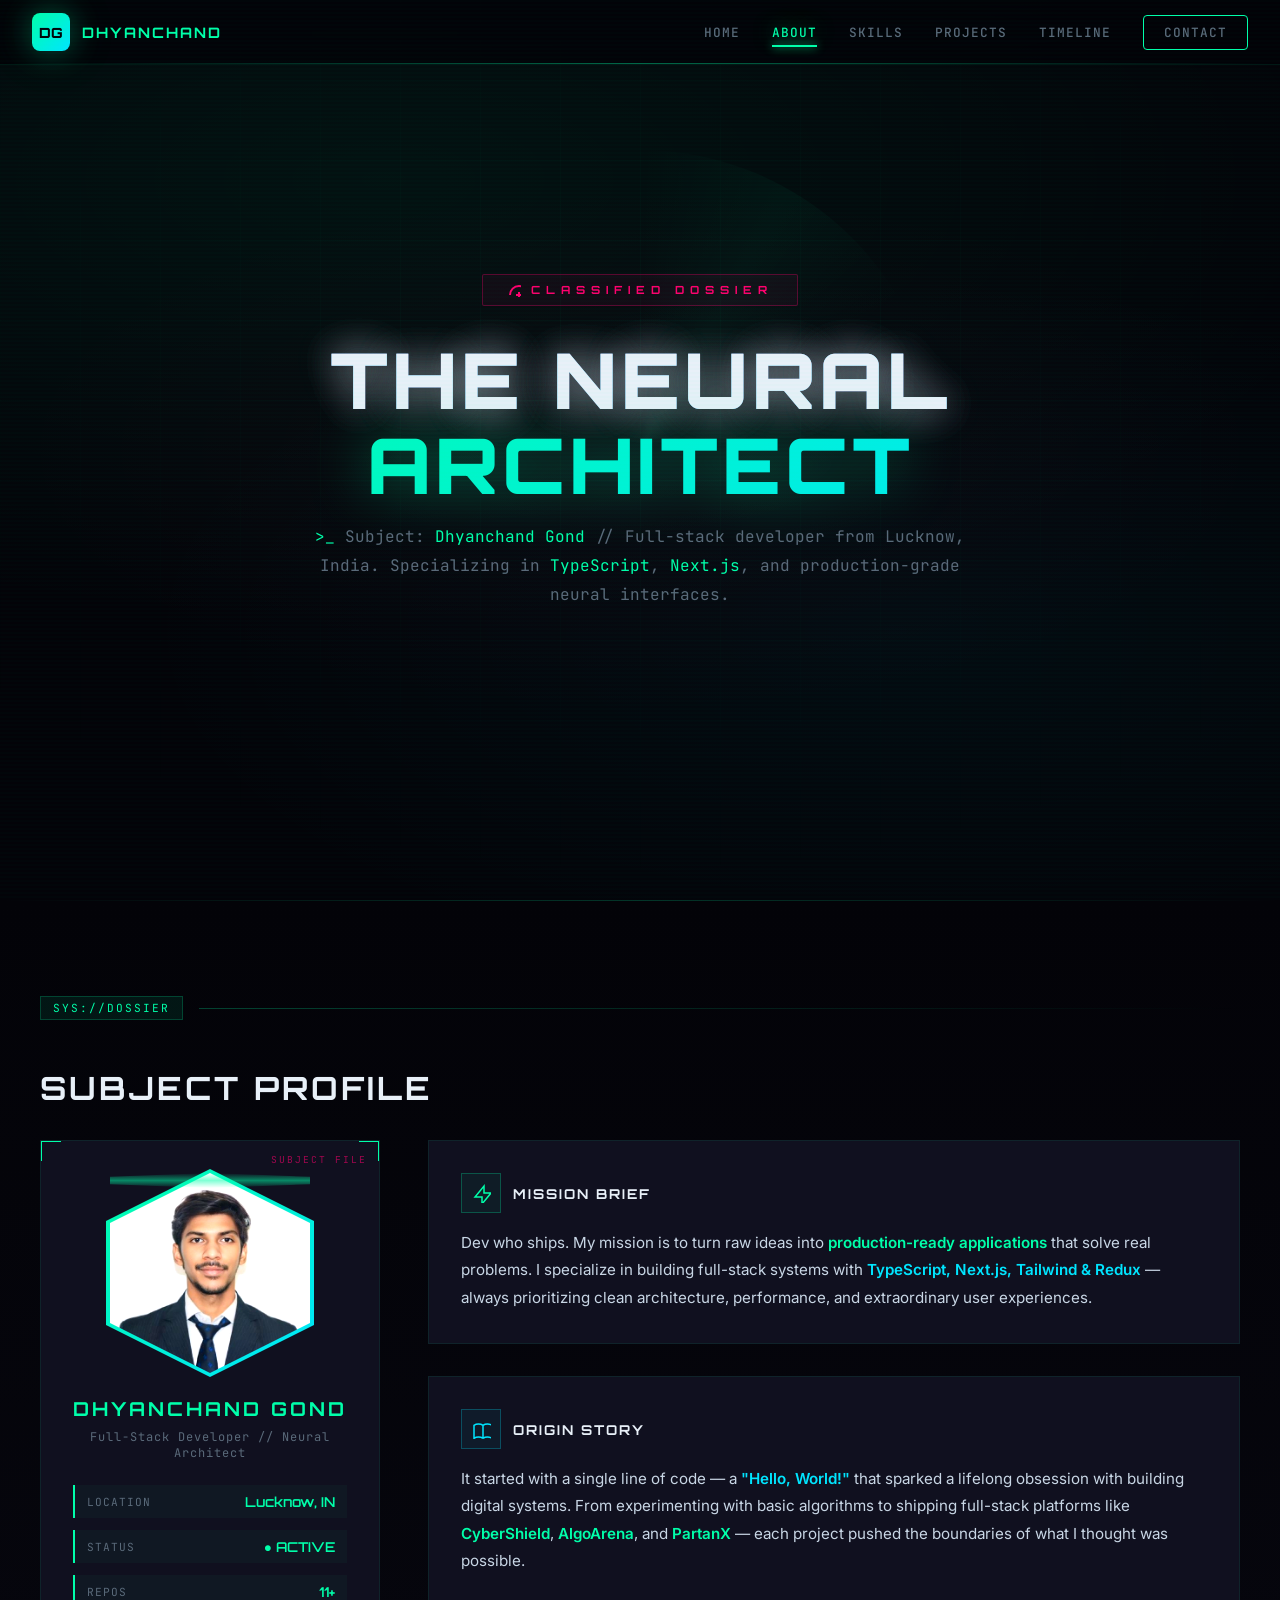
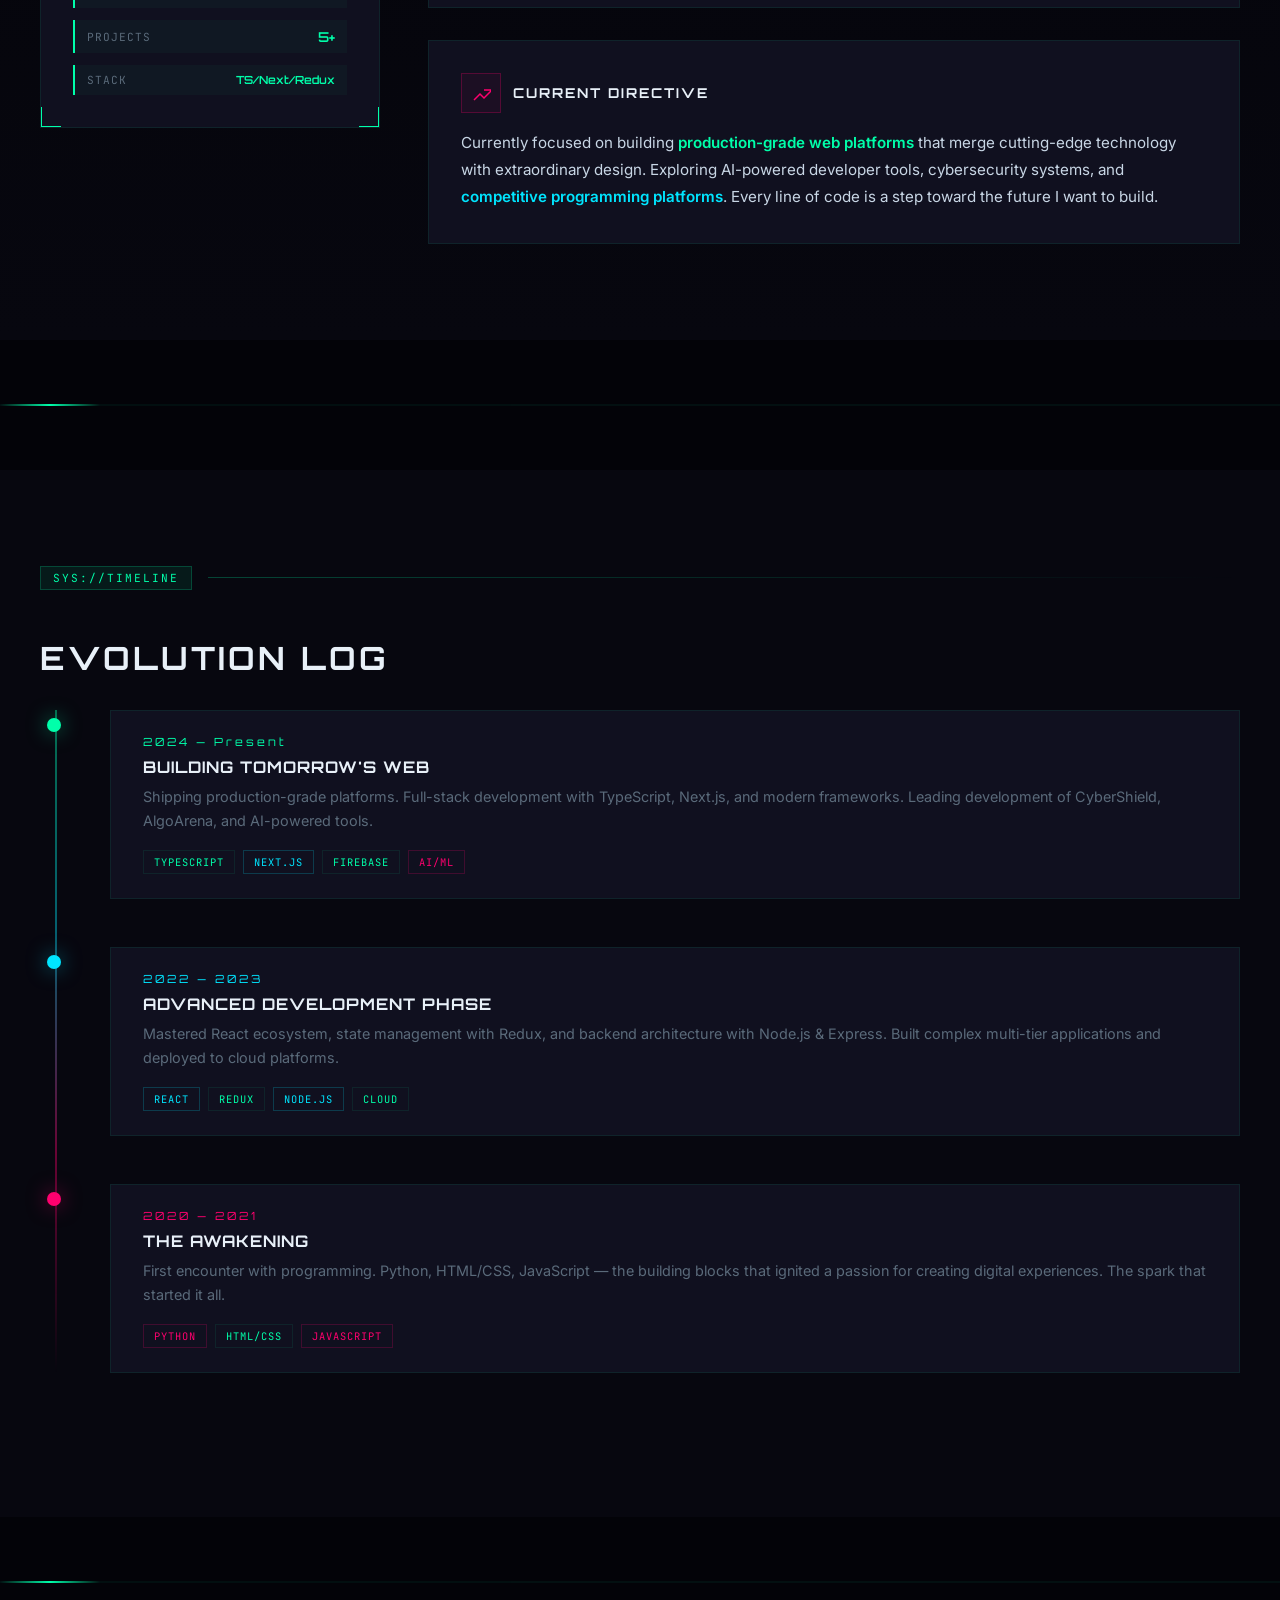
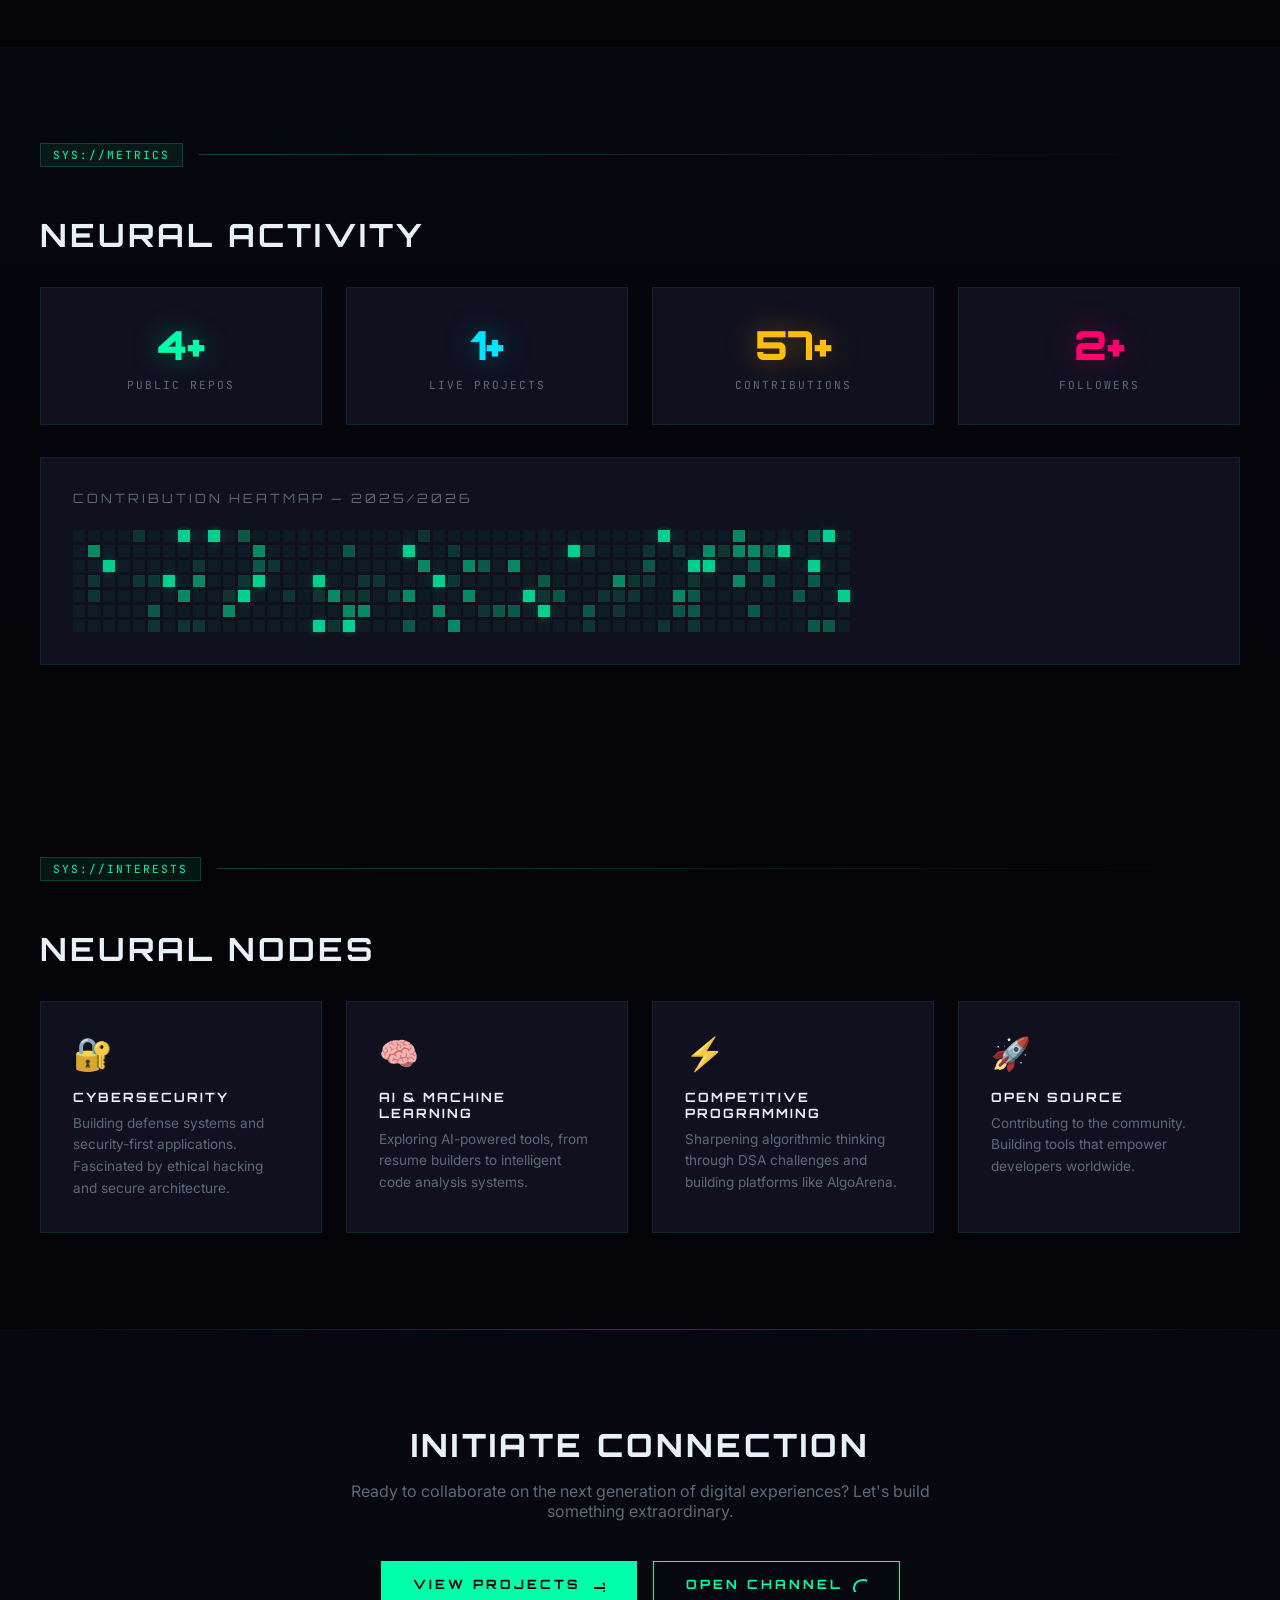
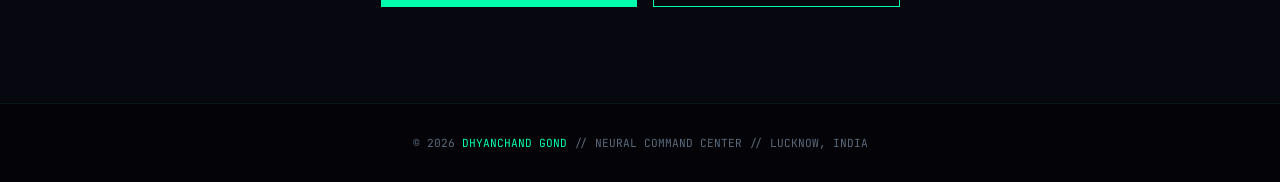
==== commit 80014a62: "Added Risponsiveness to mobile, tablet, and desktop screens." ====
--- a/pages/about_dimension.html
+++ b/pages/about_dimension.html
@@ -231,7 +231,15 @@
         .dossier-grid {
             display: grid; grid-template-columns: 340px 1fr; gap: 3rem; align-items: start;
         }
-        @media (max-width: 960px) { .dossier-grid { grid-template-columns: 1fr; } }
+        @media (max-width: 1024px) { .dossier-grid { gap: 2rem; } }
+        @media (max-width: 960px) { 
+            .dossier-grid { grid-template-columns: 1fr; gap: 3rem; }
+            .subject-card { max-width: 400px; margin: 0 auto; }
+        }
+        @media (max-width: 480px) {
+            .subject-card { padding: 1.5rem; }
+            .subject-avatar { width: 160px; height: 160px; }
+        }
 
         /* Subject Profile Card */
         .subject-card {
@@ -399,9 +407,11 @@
             background: linear-gradient(180deg, var(--abyss), var(--void));
         }
         .activity-grid {
-            display: grid; grid-template-columns: repeat(auto-fill, minmax(280px, 1fr));
+            display: grid; grid-template-columns: repeat(4, 1fr);
             gap: 1.5rem;
         }
+        @media (max-width: 1024px) { .activity-grid { grid-template-columns: repeat(2, 1fr); } }
+        @media (max-width: 480px) { .activity-grid { grid-template-columns: 1fr; } }
         .metric-card {
             background: var(--panel); border: 1px solid var(--border);
             padding: 2rem; text-align: center; position: relative;
@@ -453,9 +463,11 @@
             background: var(--void);
         }
         .interests-grid {
-            display: grid; grid-template-columns: repeat(auto-fill, minmax(250px, 1fr));
+            display: grid; grid-template-columns: repeat(4, 1fr);
             gap: 1.5rem;
         }
+        @media (max-width: 1024px) { .interests-grid { grid-template-columns: repeat(2, 1fr); } }
+        @media (max-width: 480px) { .interests-grid { grid-template-columns: 1fr; } }
         .interest-card {
             background: var(--panel); border: 1px solid var(--border);
             padding: 2rem; transition: all 0.4s; position: relative; overflow: hidden;
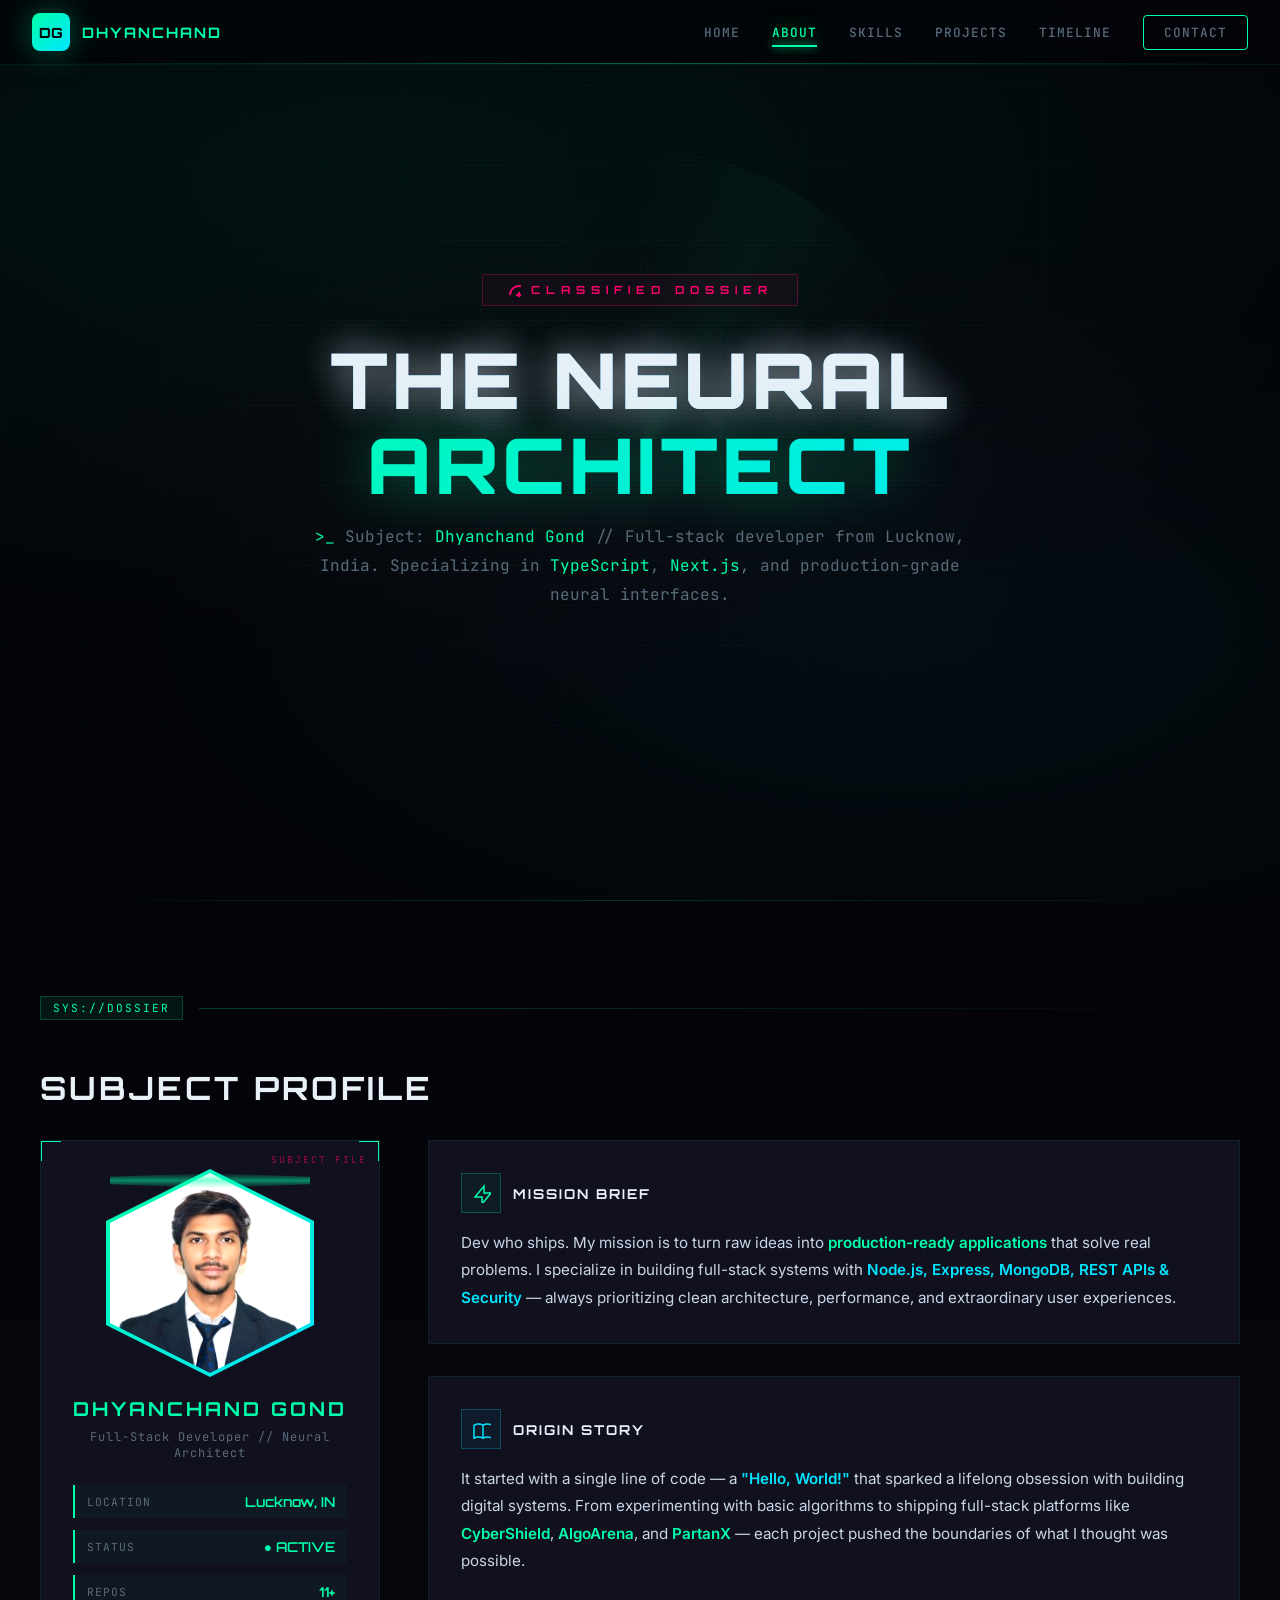
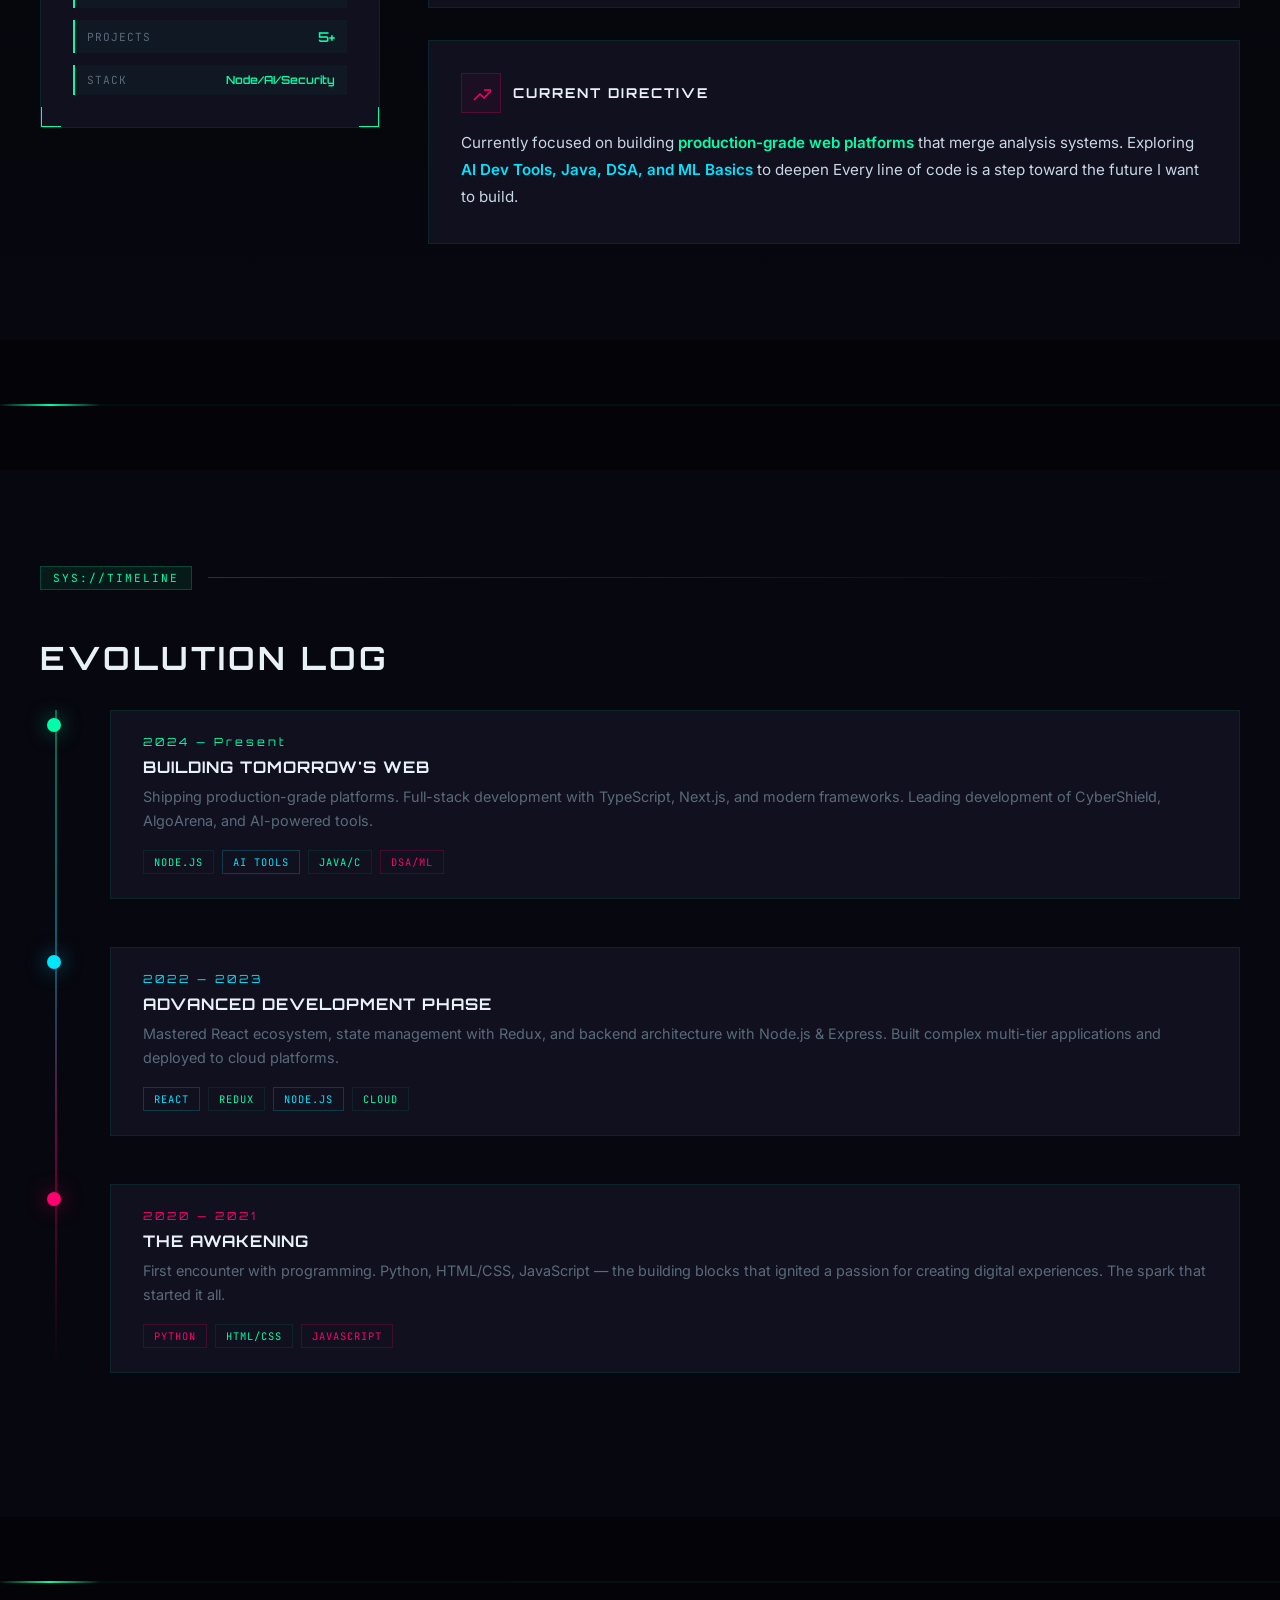
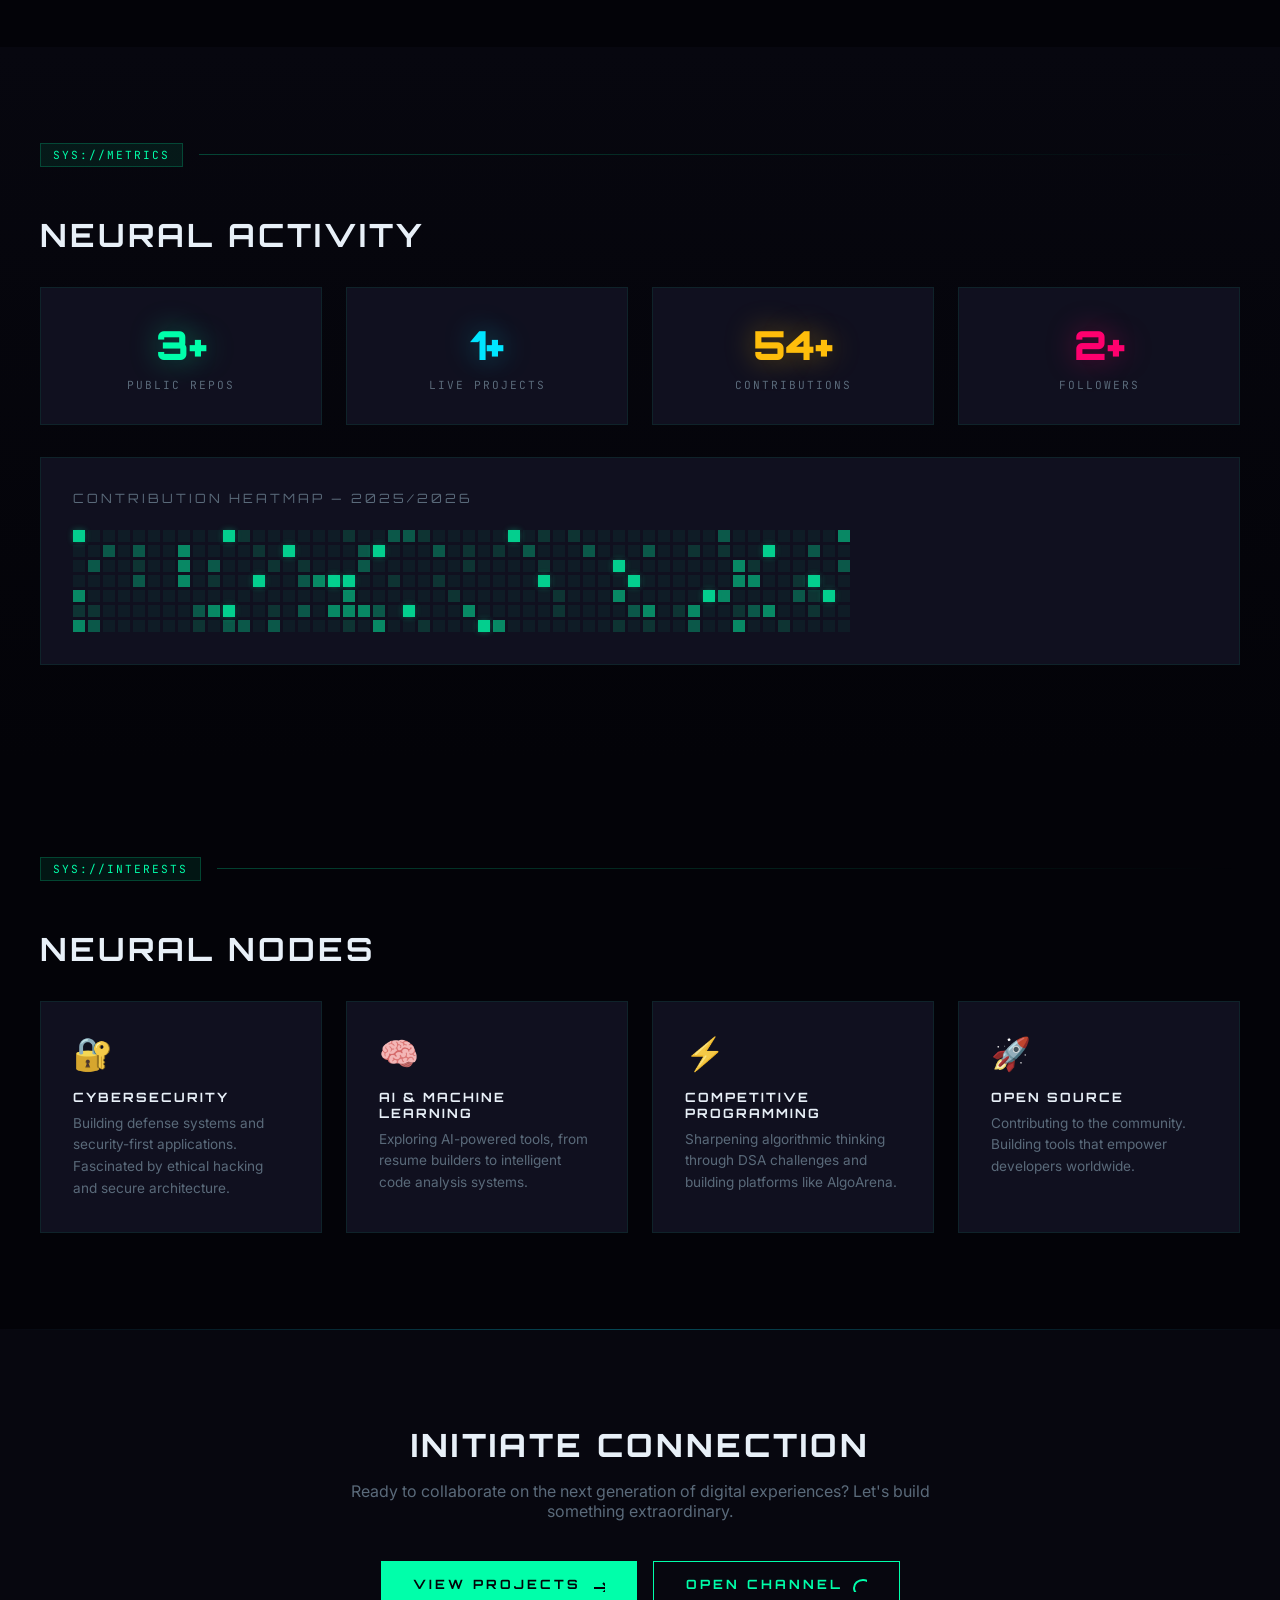
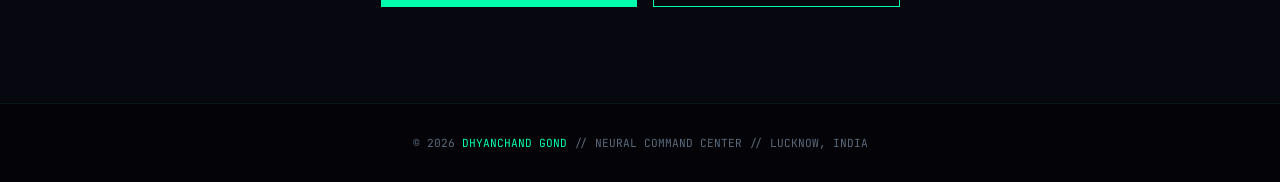
==== commit 3d150bc9: "Web3Forms API changes and updatd social links" ====
--- a/pages/about_dimension.html
+++ b/pages/about_dimension.html
@@ -1,13 +1,17 @@
 <!DOCTYPE html>
 <html lang="en">
+
 <head>
     <meta charset="UTF-8" />
     <meta name="viewport" content="width=device-width, initial-scale=1.0" />
     <title>CLASSIFIED // About — Dhyanchand Gond</title>
-    <meta name="description" content="Classified dossier on Dhyanchand Gond — Full-Stack Developer, neural architect, and digital craftsman from Lucknow, India." />
+    <meta name="description"
+        content="Classified dossier on Dhyanchand Gond — Full-Stack Developer, neural architect, and digital craftsman from Lucknow, India." />
     <link rel="preconnect" href="https://fonts.googleapis.com">
     <link rel="preconnect" href="https://fonts.gstatic.com" crossorigin>
-    <link href="https://fonts.googleapis.com/css2?family=Inter:wght@300;400;500;600;700;800;900&family=JetBrains+Mono:wght@400;500;600;700&family=Orbitron:wght@400;500;600;700;800;900&display=swap" rel="stylesheet">
+    <link
+        href="https://fonts.googleapis.com/css2?family=Inter:wght@300;400;500;600;700;800;900&family=JetBrains+Mono:wght@400;500;600;700&family=Orbitron:wght@400;500;600;700;800;900&display=swap"
+        rel="stylesheet">
     <style>
         /* ═══ NEURAL CORE SYSTEM ═══ */
         :root {
@@ -15,24 +19,33 @@
             --abyss: #07070f;
             --surface: #0c0c18;
             --panel: #10101f;
-            --border: rgba(0,255,170,0.08);
-            --border-hot: rgba(0,255,170,0.25);
+            --border: rgba(0, 255, 170, 0.08);
+            --border-hot: rgba(0, 255, 170, 0.25);
             --neon: #00ffaa;
-            --neon-dim: rgba(0,255,170,0.6);
+            --neon-dim: rgba(0, 255, 170, 0.6);
             --cyan: #00e5ff;
             --magenta: #ff006e;
             --amber: #ffbe0b;
             --text: #c8d6e5;
             --text-dim: #5a6a7a;
             --text-bright: #e8f0f8;
-            --glow-neon: 0 0 30px rgba(0,255,170,0.3), 0 0 60px rgba(0,255,170,0.1);
-            --glow-cyan: 0 0 30px rgba(0,229,255,0.3), 0 0 60px rgba(0,229,255,0.1);
+            --glow-neon: 0 0 30px rgba(0, 255, 170, 0.3), 0 0 60px rgba(0, 255, 170, 0.1);
+            --glow-cyan: 0 0 30px rgba(0, 229, 255, 0.3), 0 0 60px rgba(0, 229, 255, 0.1);
             --font-display: 'Orbitron', sans-serif;
             --font-body: 'Inter', -apple-system, sans-serif;
             --font-mono: 'JetBrains Mono', monospace;
         }
-        * { margin: 0; padding: 0; box-sizing: border-box; }
-        html { scroll-behavior: smooth; }
+
+        * {
+            margin: 0;
+            padding: 0;
+            box-sizing: border-box;
+        }
+
+        html {
+            scroll-behavior: smooth;
+        }
+
         body {
             font-family: var(--font-body);
             background: var(--void);
@@ -44,568 +57,1276 @@
         /* ═══ SCANLINE OVERLAY ═══ */
         body::after {
             content: '';
-            position: fixed; inset: 0; z-index: 9999;
+            position: fixed;
+            inset: 0;
+            z-index: 9999;
             pointer-events: none;
-            background: repeating-linear-gradient(
-                0deg,
-                transparent,
-                transparent 2px,
-                rgba(0,255,170,0.015) 2px,
-                rgba(0,255,170,0.015) 4px
-            );
+            background: repeating-linear-gradient(0deg,
+                    transparent,
+                    transparent 2px,
+                    rgba(0, 255, 170, 0.015) 2px,
+                    rgba(0, 255, 170, 0.015) 4px);
         }
 
         /* ═══ NAVBAR ═══ */
         .navbar {
-            position: fixed; top: 0; left: 0; right: 0; z-index: 100;
-            background: rgba(3,3,8,0.85);
+            position: fixed;
+            top: 0;
+            left: 0;
+            right: 0;
+            z-index: 100;
+            background: rgba(3, 3, 8, 0.85);
             backdrop-filter: blur(25px) saturate(180%);
             border-bottom: 1px solid var(--border);
         }
+
         .navbar::after {
-            content: ''; position: absolute; bottom: 0; left: 0; right: 0; height: 1px;
+            content: '';
+            position: absolute;
+            bottom: 0;
+            left: 0;
+            right: 0;
+            height: 1px;
             background: linear-gradient(90deg, transparent, var(--neon), transparent);
             opacity: 0.4;
         }
+
         .navbar-inner {
-            max-width: 1400px; margin: 0 auto; padding: 0 2rem;
-            display: flex; align-items: center; justify-content: space-between; height: 64px;
-        }
-        .nav-logo { display: flex; align-items: center; gap: 12px; text-decoration: none; }
+            max-width: 1400px;
+            margin: 0 auto;
+            padding: 0 2rem;
+            display: flex;
+            align-items: center;
+            justify-content: space-between;
+            height: 64px;
+        }
+
+        .nav-logo {
+            display: flex;
+            align-items: center;
+            gap: 12px;
+            text-decoration: none;
+        }
+
         .nav-logo-icon {
-            width: 38px; height: 38px; border-radius: 8px; position: relative;
+            width: 38px;
+            height: 38px;
+            border-radius: 8px;
+            position: relative;
             background: linear-gradient(135deg, var(--neon), var(--cyan));
-            display: flex; align-items: center; justify-content: center;
-            font-weight: 800; font-size: 14px; color: var(--void);
+            display: flex;
+            align-items: center;
+            justify-content: center;
+            font-weight: 800;
+            font-size: 14px;
+            color: var(--void);
             font-family: var(--font-display);
             box-shadow: var(--glow-neon);
         }
+
         .nav-logo-text {
-            font-family: var(--font-display); font-weight: 700; font-size: 0.9rem;
-            color: var(--neon); letter-spacing: 2px; text-transform: uppercase;
-        }
-        .nav-links { display: flex; align-items: center; gap: 2rem; }
+            font-family: var(--font-display);
+            font-weight: 700;
+            font-size: 0.9rem;
+            color: var(--neon);
+            letter-spacing: 2px;
+            text-transform: uppercase;
+        }
+
+        .nav-links {
+            display: flex;
+            align-items: center;
+            gap: 2rem;
+        }
+
         .nav-links a {
-            color: var(--text-dim); font-size: 0.8rem; font-weight: 500;
-            text-decoration: none; transition: all 0.3s; letter-spacing: 1px;
-            text-transform: uppercase; font-family: var(--font-mono);
+            color: var(--text-dim);
+            font-size: 0.8rem;
+            font-weight: 500;
+            text-decoration: none;
+            transition: all 0.3s;
+            letter-spacing: 1px;
+            text-transform: uppercase;
+            font-family: var(--font-mono);
             position: relative;
         }
-        .nav-links a:hover, .nav-links a.active { color: var(--neon); text-shadow: 0 0 20px rgba(0,255,170,0.5); }
-        .nav-links a.active::after {
-            content: ''; position: absolute; bottom: -6px; left: 0; right: 0; height: 2px;
-            background: var(--neon); box-shadow: 0 0 10px var(--neon);
-        }
+
+        .nav-links a:hover,
+        .nav-links a.active {
+            color: var(--neon);
+            text-shadow: 0 0 20px rgba(0, 255, 170, 0.5);
+        }
+
+        .nav-links a.active:not(.nav-cta)::after {
+            content: '';
+            position: absolute;
+            bottom: -6px;
+            left: 0;
+            right: 0;
+            height: 2px;
+            background: var(--neon);
+            box-shadow: 0 0 10px var(--neon);
+        }
+
+        .nav-cta.active {
+            background: rgba(0, 255, 170, 0.15);
+            box-shadow: 0 0 20px rgba(0, 255, 170, 0.2);
+            border-width: 2px;
+        }
+
         .nav-cta {
-            background: transparent; color: var(--neon); padding: 8px 20px;
-            border: 1px solid var(--neon); border-radius: 4px;
-            font-size: 0.75rem; font-weight: 600; text-decoration: none;
-            font-family: var(--font-display); text-transform: uppercase;
-            letter-spacing: 2px; transition: all 0.3s;
-        }
-        .nav-cta:hover { background: var(--neon); color: var(--void); box-shadow: var(--glow-neon); }
-        .mobile-menu-btn { display: none; background: none; border: none; cursor: pointer; color: var(--neon); }
+            background: transparent;
+            color: var(--neon);
+            padding: 8px 20px;
+            border: 1px solid var(--neon);
+            border-radius: 4px;
+            font-size: 0.75rem;
+            font-weight: 600;
+            text-decoration: none;
+            font-family: var(--font-display);
+            text-transform: uppercase;
+            letter-spacing: 2px;
+            transition: all 0.3s;
+        }
+
+        .nav-cta:hover {
+            background: var(--neon);
+            color: var(--void);
+            box-shadow: var(--glow-neon);
+        }
+
+        .mobile-menu-btn {
+            display: none;
+            background: none;
+            border: none;
+            cursor: pointer;
+            color: var(--neon);
+        }
+
         @media (max-width: 768px) {
-            .nav-links { display: none; }
-            .mobile-menu-btn { display: block; }
-        }
+            .nav-links {
+                display: none;
+            }
+
+            .mobile-menu-btn {
+                display: block;
+            }
+        }
+
         .mobile-overlay {
-            position: fixed; inset: 0; z-index: 200;
-            background: rgba(3,3,8,0.97); backdrop-filter: blur(30px);
-            display: none; flex-direction: column; align-items: center; justify-content: center; gap: 2rem;
-        }
-        .mobile-overlay.open { display: flex; }
+            position: fixed;
+            inset: 0;
+            z-index: 200;
+            background: rgba(3, 3, 8, 0.97);
+            backdrop-filter: blur(30px);
+            display: none;
+            flex-direction: column;
+            align-items: center;
+            justify-content: center;
+            gap: 2rem;
+        }
+
+        .mobile-overlay.open {
+            display: flex;
+        }
+
         .mobile-overlay a {
-            color: var(--text); font-size: 1.2rem; font-weight: 600;
-            text-decoration: none; font-family: var(--font-display);
-            letter-spacing: 3px; text-transform: uppercase; transition: color 0.3s;
-        }
-        .mobile-overlay a:hover { color: var(--neon); }
-        .mobile-close { position: absolute; top: 1.25rem; right: 1.5rem; background: none; border: none; color: var(--text-dim); cursor: pointer; }
+            color: var(--text);
+            font-size: 1.2rem;
+            font-weight: 600;
+            text-decoration: none;
+            font-family: var(--font-display);
+            letter-spacing: 3px;
+            text-transform: uppercase;
+            transition: color 0.3s;
+        }
+
+        .mobile-overlay a:hover {
+            color: var(--neon);
+        }
+
+        .mobile-close {
+            position: absolute;
+            top: 1.25rem;
+            right: 1.5rem;
+            background: none;
+            border: none;
+            color: var(--text-dim);
+            cursor: pointer;
+        }
 
         /* ═══ HERO ═══ */
         .about-hero {
-            min-height: 100vh; display: flex; align-items: center; justify-content: center;
-            position: relative; overflow: hidden; padding: 8rem 2rem 6rem;
-        }
+            min-height: 100vh;
+            display: flex;
+            align-items: center;
+            justify-content: center;
+            position: relative;
+            overflow: hidden;
+            padding: 8rem 2rem 6rem;
+        }
+
         .hero-bg-grid {
-            position: absolute; inset: 0;
+            position: absolute;
+            inset: 0;
             background-image:
-                linear-gradient(rgba(0,255,170,0.03) 1px, transparent 1px),
-                linear-gradient(90deg, rgba(0,255,170,0.03) 1px, transparent 1px);
+                linear-gradient(rgba(0, 255, 170, 0.03) 1px, transparent 1px),
+                linear-gradient(90deg, rgba(0, 255, 170, 0.03) 1px, transparent 1px);
             background-size: 80px 80px;
             mask-image: radial-gradient(ellipse 70% 60% at 50% 40%, black, transparent);
         }
+
         .hero-neural-web {
-            position: absolute; inset: 0;
+            position: absolute;
+            inset: 0;
             background:
-                radial-gradient(ellipse 80% 50% at 30% 20%, rgba(0,255,170,0.06), transparent),
-                radial-gradient(ellipse 60% 40% at 70% 70%, rgba(0,229,255,0.04), transparent),
-                radial-gradient(ellipse 50% 30% at 50% 50%, rgba(255,0,110,0.03), transparent);
-        }
+                radial-gradient(ellipse 80% 50% at 30% 20%, rgba(0, 255, 170, 0.06), transparent),
+                radial-gradient(ellipse 60% 40% at 70% 70%, rgba(0, 229, 255, 0.04), transparent),
+                radial-gradient(ellipse 50% 30% at 50% 50%, rgba(255, 0, 110, 0.03), transparent);
+        }
+
         /* Animated radar sweep */
         .radar-sweep {
-            position: absolute; width: 600px; height: 600px;
-            top: 50%; left: 50%; transform: translate(-50%, -50%);
+            position: absolute;
+            width: 600px;
+            height: 600px;
+            top: 50%;
+            left: 50%;
+            transform: translate(-50%, -50%);
             border-radius: 50%;
-            background: conic-gradient(from 0deg, transparent 0deg, rgba(0,255,170,0.08) 30deg, transparent 60deg);
+            background: conic-gradient(from 0deg, transparent 0deg, rgba(0, 255, 170, 0.08) 30deg, transparent 60deg);
             animation: radarSpin 6s linear infinite;
             opacity: 0.5;
         }
-        @keyframes radarSpin { to { transform: translate(-50%, -50%) rotate(360deg); } }
+
+        @keyframes radarSpin {
+            to {
+                transform: translate(-50%, -50%) rotate(360deg);
+            }
+        }
 
         .hero-content {
-            max-width: 1200px; width: 100%; position: relative; z-index: 2;
+            max-width: 1200px;
+            width: 100%;
+            position: relative;
+            z-index: 2;
             text-align: center;
         }
 
         /* Classified stamp */
         .classified-stamp {
-            display: inline-flex; align-items: center; gap: 10px;
-            padding: 8px 24px; border: 1px solid rgba(255,0,110,0.3);
-            background: rgba(255,0,110,0.05); border-radius: 2px;
-            margin-bottom: 2rem; animation: stampFlicker 4s ease-in-out infinite;
-        }
+            display: inline-flex;
+            align-items: center;
+            gap: 10px;
+            padding: 8px 24px;
+            border: 1px solid rgba(255, 0, 110, 0.3);
+            background: rgba(255, 0, 110, 0.05);
+            border-radius: 2px;
+            margin-bottom: 2rem;
+            animation: stampFlicker 4s ease-in-out infinite;
+        }
+
         .classified-stamp span {
-            font-family: var(--font-display); font-size: 0.7rem; font-weight: 700;
-            color: var(--magenta); letter-spacing: 6px; text-transform: uppercase;
-        }
+            font-family: var(--font-display);
+            font-size: 0.7rem;
+            font-weight: 700;
+            color: var(--magenta);
+            letter-spacing: 6px;
+            text-transform: uppercase;
+        }
+
         @keyframes stampFlicker {
-            0%, 95%, 100% { opacity: 1; }
-            96% { opacity: 0.3; }
-            97% { opacity: 1; }
-            98% { opacity: 0.5; }
+
+            0%,
+            95%,
+            100% {
+                opacity: 1;
+            }
+
+            96% {
+                opacity: 0.3;
+            }
+
+            97% {
+                opacity: 1;
+            }
+
+            98% {
+                opacity: 0.5;
+            }
         }
 
         .hero-title {
-            font-family: var(--font-display); font-size: clamp(2.5rem, 6vw, 5rem);
-            font-weight: 900; line-height: 1.1; margin-bottom: 1rem;
-            text-transform: uppercase; letter-spacing: 4px;
-        }
+            font-family: var(--font-display);
+            font-size: clamp(2.5rem, 6vw, 5rem);
+            font-weight: 900;
+            line-height: 1.1;
+            margin-bottom: 1rem;
+            text-transform: uppercase;
+            letter-spacing: 4px;
+        }
+
         .hero-title .line1 {
-            display: block; color: var(--text-bright);
-            text-shadow: 0 0 40px rgba(200,214,229,0.3);
-        }
+            display: block;
+            color: var(--text-bright);
+            text-shadow: 0 0 40px rgba(200, 214, 229, 0.3);
+        }
+
         .hero-title .line2 {
             display: block;
             background: linear-gradient(135deg, var(--neon), var(--cyan));
-            -webkit-background-clip: text; -webkit-text-fill-color: transparent;
+            -webkit-background-clip: text;
+            -webkit-text-fill-color: transparent;
             background-clip: text;
-            filter: drop-shadow(0 0 30px rgba(0,255,170,0.4));
-        }
+            filter: drop-shadow(0 0 30px rgba(0, 255, 170, 0.4));
+        }
+
         .hero-subtitle {
-            font-family: var(--font-mono); font-size: 1rem; color: var(--text-dim);
-            margin-bottom: 3rem; max-width: 700px; margin-left: auto; margin-right: auto;
+            font-family: var(--font-mono);
+            font-size: 1rem;
+            color: var(--text-dim);
+            margin-bottom: 3rem;
+            max-width: 700px;
+            margin-left: auto;
+            margin-right: auto;
             line-height: 1.8;
         }
-        .hero-subtitle .highlight { color: var(--neon); }
+
+        .hero-subtitle .highlight {
+            color: var(--neon);
+        }
 
         /* ═══ DOSSIER SECTION ═══ */
         .dossier-section {
-            padding: 6rem 2rem; position: relative;
+            padding: 6rem 2rem;
+            position: relative;
             background: linear-gradient(180deg, var(--void), var(--abyss));
         }
+
         .dossier-section::before {
-            content: ''; position: absolute; top: 0; left: 0; right: 0; height: 1px;
+            content: '';
+            position: absolute;
+            top: 0;
+            left: 0;
+            right: 0;
+            height: 1px;
             background: linear-gradient(90deg, transparent, var(--neon), transparent);
             opacity: 0.2;
         }
-        .section-inner { max-width: 1200px; margin: 0 auto; }
+
+        .section-inner {
+            max-width: 1200px;
+            margin: 0 auto;
+        }
 
         .section-header {
-            display: flex; align-items: center; gap: 16px; margin-bottom: 3rem;
-        }
+            display: flex;
+            align-items: center;
+            gap: 16px;
+            margin-bottom: 3rem;
+        }
+
         .section-tag {
-            font-family: var(--font-mono); font-size: 0.7rem; color: var(--neon);
-            background: rgba(0,255,170,0.08); border: 1px solid rgba(0,255,170,0.2);
-            padding: 4px 12px; letter-spacing: 2px; text-transform: uppercase;
-        }
-        .section-line { flex: 1; height: 1px; background: linear-gradient(90deg, var(--border-hot), transparent); }
+            font-family: var(--font-mono);
+            font-size: 0.7rem;
+            color: var(--neon);
+            background: rgba(0, 255, 170, 0.08);
+            border: 1px solid rgba(0, 255, 170, 0.2);
+            padding: 4px 12px;
+            letter-spacing: 2px;
+            text-transform: uppercase;
+        }
+
+        .section-line {
+            flex: 1;
+            height: 1px;
+            background: linear-gradient(90deg, var(--border-hot), transparent);
+        }
+
         .section-title {
-            font-family: var(--font-display); font-size: clamp(1.5rem, 3vw, 2rem);
-            font-weight: 700; color: var(--text-bright); letter-spacing: 3px;
+            font-family: var(--font-display);
+            font-size: clamp(1.5rem, 3vw, 2rem);
+            font-weight: 700;
+            color: var(--text-bright);
+            letter-spacing: 3px;
             text-transform: uppercase;
         }
 
         /* Dossier Grid */
         .dossier-grid {
-            display: grid; grid-template-columns: 340px 1fr; gap: 3rem; align-items: start;
-        }
-        @media (max-width: 1024px) { .dossier-grid { gap: 2rem; } }
-        @media (max-width: 960px) { 
-            .dossier-grid { grid-template-columns: 1fr; gap: 3rem; }
-            .subject-card { max-width: 400px; margin: 0 auto; }
-        }
+            display: grid;
+            grid-template-columns: 340px 1fr;
+            gap: 3rem;
+            align-items: start;
+        }
+
+        @media (max-width: 1024px) {
+            .dossier-grid {
+                gap: 2rem;
+            }
+        }
+
+        @media (max-width: 960px) {
+            .dossier-grid {
+                grid-template-columns: 1fr;
+                gap: 3rem;
+            }
+
+            .subject-card {
+                max-width: 400px;
+                margin: 0 auto;
+            }
+        }
+
         @media (max-width: 480px) {
-            .subject-card { padding: 1.5rem; }
-            .subject-avatar { width: 160px; height: 160px; }
+            .subject-card {
+                padding: 1.5rem;
+            }
+
+            .subject-avatar {
+                width: 160px;
+                height: 160px;
+            }
         }
 
         /* Subject Profile Card */
         .subject-card {
-            background: var(--panel); border: 1px solid var(--border);
-            padding: 2rem; position: relative; overflow: hidden;
-        }
+            background: var(--panel);
+            border: 1px solid var(--border);
+            padding: 2rem;
+            position: relative;
+            overflow: hidden;
+        }
+
         .subject-card::before {
-            content: 'SUBJECT FILE'; position: absolute; top: 12px; right: 12px;
-            font-family: var(--font-mono); font-size: 0.6rem; color: var(--magenta);
-            letter-spacing: 2px; opacity: 0.6;
-        }
+            content: 'SUBJECT FILE';
+            position: absolute;
+            top: 12px;
+            right: 12px;
+            font-family: var(--font-mono);
+            font-size: 0.6rem;
+            color: var(--magenta);
+            letter-spacing: 2px;
+            opacity: 0.6;
+        }
+
         .subject-avatar {
-            width: 200px; height: 200px; margin: 0 auto 1.5rem;
+            width: 200px;
+            height: 200px;
+            margin: 0 auto 1.5rem;
             position: relative;
         }
+
         .subject-avatar img {
-            width: 100%; height: 100%; object-fit: cover;
+            width: 100%;
+            height: 100%;
+            object-fit: cover;
             clip-path: polygon(50% 0%, 100% 25%, 100% 75%, 50% 100%, 0% 75%, 0% 25%);
             filter: contrast(1.1) brightness(1.1) saturate(1.1);
             transition: all 0.5s ease;
         }
+
         .subject-avatar:hover img {
             filter: contrast(1.2) brightness(1.2) saturate(1.3);
         }
+
         .avatar-hex-border {
-            position: absolute; inset: -4px;
+            position: absolute;
+            inset: -4px;
             clip-path: polygon(50% 0%, 100% 25%, 100% 75%, 50% 100%, 0% 75%, 0% 25%);
             background: linear-gradient(135deg, var(--neon), var(--cyan));
-            z-index: -1; animation: borderPulse 4s infinite ease-in-out;
-        }
+            z-index: -1;
+            animation: borderPulse 4s infinite ease-in-out;
+        }
+
         @keyframes borderPulse {
-            0%, 100% { opacity: 0.6; }
-            50% { opacity: 1; transform: scale(1.02); }
+
+            0%,
+            100% {
+                opacity: 0.6;
+            }
+
+            50% {
+                opacity: 1;
+                transform: scale(1.02);
+            }
         }
 
         /* Scanning effect on hexagon */
         .avatar-scan {
-            position: absolute; top: 0; left: 0; width: 100%; height: 15px;
+            position: absolute;
+            top: 0;
+            left: 0;
+            width: 100%;
+            height: 15px;
             background: linear-gradient(to bottom, transparent, var(--neon), transparent);
-            opacity: 0.5; z-index: 4; pointer-events: none;
+            opacity: 0.5;
+            z-index: 4;
+            pointer-events: none;
             clip-path: polygon(50% 0%, 100% 25%, 100% 75%, 50% 100%, 0% 75%, 0% 25%);
             animation: hexScan 4s linear infinite;
         }
+
         @keyframes hexScan {
-            0% { top: 0; opacity: 0; }
-            50% { opacity: 0.7; }
-            100% { top: 100%; opacity: 0; }
-        }
+            0% {
+                top: 0;
+                opacity: 0;
+            }
+
+            50% {
+                opacity: 0.7;
+            }
+
+            100% {
+                top: 100%;
+                opacity: 0;
+            }
+        }
+
         .subject-name {
-            font-family: var(--font-display); font-size: 1.2rem; font-weight: 700;
-            color: var(--neon); text-align: center; letter-spacing: 3px;
-            text-transform: uppercase; margin-bottom: 0.5rem;
-        }
+            font-family: var(--font-display);
+            font-size: 1.2rem;
+            font-weight: 700;
+            color: var(--neon);
+            text-align: center;
+            letter-spacing: 3px;
+            text-transform: uppercase;
+            margin-bottom: 0.5rem;
+        }
+
         .subject-role {
-            font-family: var(--font-mono); font-size: 0.75rem; color: var(--text-dim);
-            text-align: center; letter-spacing: 1px; margin-bottom: 1.5rem;
-        }
-
-        .subject-stats { display: flex; flex-direction: column; gap: 12px; }
+            font-family: var(--font-mono);
+            font-size: 0.75rem;
+            color: var(--text-dim);
+            text-align: center;
+            letter-spacing: 1px;
+            margin-bottom: 1.5rem;
+        }
+
+        .subject-stats {
+            display: flex;
+            flex-direction: column;
+            gap: 12px;
+        }
+
         .stat-row {
-            display: flex; justify-content: space-between; align-items: center;
-            padding: 8px 12px; background: rgba(0,255,170,0.03);
+            display: flex;
+            justify-content: space-between;
+            align-items: center;
+            padding: 8px 12px;
+            background: rgba(0, 255, 170, 0.03);
             border-left: 2px solid var(--neon);
         }
+
         .stat-row .label {
-            font-family: var(--font-mono); font-size: 0.7rem; color: var(--text-dim);
-            text-transform: uppercase; letter-spacing: 1px;
-        }
+            font-family: var(--font-mono);
+            font-size: 0.7rem;
+            color: var(--text-dim);
+            text-transform: uppercase;
+            letter-spacing: 1px;
+        }
+
         .stat-row .value {
-            font-family: var(--font-display); font-size: 0.85rem; color: var(--neon);
+            font-family: var(--font-display);
+            font-size: 0.85rem;
+            color: var(--neon);
             font-weight: 600;
         }
 
         /* Bio panel */
-        .bio-panel { display: flex; flex-direction: column; gap: 2rem; }
+        .bio-panel {
+            display: flex;
+            flex-direction: column;
+            gap: 2rem;
+        }
+
         .bio-card {
-            background: var(--panel); border: 1px solid var(--border);
-            padding: 2rem; position: relative;
+            background: var(--panel);
+            border: 1px solid var(--border);
+            padding: 2rem;
+            position: relative;
             transition: border-color 0.3s, box-shadow 0.3s;
         }
+
         .bio-card:hover {
             border-color: var(--border-hot);
-            box-shadow: 0 0 40px rgba(0,255,170,0.05);
-        }
+            box-shadow: 0 0 40px rgba(0, 255, 170, 0.05);
+        }
+
         .bio-card-header {
-            display: flex; align-items: center; gap: 12px; margin-bottom: 1rem;
-        }
+            display: flex;
+            align-items: center;
+            gap: 12px;
+            margin-bottom: 1rem;
+        }
+
         .bio-icon {
-            width: 40px; height: 40px; display: flex; align-items: center; justify-content: center;
-            border: 1px solid var(--border-hot); background: rgba(0,255,170,0.05);
-        }
+            width: 40px;
+            height: 40px;
+            display: flex;
+            align-items: center;
+            justify-content: center;
+            border: 1px solid var(--border-hot);
+            background: rgba(0, 255, 170, 0.05);
+        }
+
         .bio-card-title {
-            font-family: var(--font-display); font-size: 0.85rem; font-weight: 700;
-            color: var(--text-bright); letter-spacing: 2px; text-transform: uppercase;
-        }
+            font-family: var(--font-display);
+            font-size: 0.85rem;
+            font-weight: 700;
+            color: var(--text-bright);
+            letter-spacing: 2px;
+            text-transform: uppercase;
+        }
+
         .bio-card-text {
-            font-size: 0.95rem; color: var(--text); line-height: 1.8;
-        }
-        .bio-card-text .neon { color: var(--neon); font-weight: 600; }
-        .bio-card-text .cyan { color: var(--cyan); font-weight: 600; }
+            font-size: 0.95rem;
+            color: var(--text);
+            line-height: 1.8;
+        }
+
+        .bio-card-text .neon {
+            color: var(--neon);
+            font-weight: 600;
+        }
+
+        .bio-card-text .cyan {
+            color: var(--cyan);
+            font-weight: 600;
+        }
 
         /* ═══ TIMELINE ═══ */
         .timeline-section {
-            padding: 6rem 2rem; position: relative;
+            padding: 6rem 2rem;
+            position: relative;
             background: var(--abyss);
         }
+
         .timeline-track {
-            position: relative; padding-left: 40px;
-        }
+            position: relative;
+            padding-left: 40px;
+        }
+
         .timeline-track::before {
-            content: ''; position: absolute; left: 15px; top: 0; bottom: 0; width: 2px;
+            content: '';
+            position: absolute;
+            left: 15px;
+            top: 0;
+            bottom: 0;
+            width: 2px;
             background: linear-gradient(180deg, var(--neon), var(--cyan), var(--magenta), transparent);
             opacity: 0.4;
         }
+
         .timeline-entry {
-            position: relative; margin-bottom: 3rem; padding-left: 30px;
-            opacity: 0; transform: translateX(-20px);
+            position: relative;
+            margin-bottom: 3rem;
+            padding-left: 30px;
+            opacity: 0;
+            transform: translateX(-20px);
             animation: slideIn 0.6s ease forwards;
         }
-        .timeline-entry:nth-child(1) { animation-delay: 0.1s; }
-        .timeline-entry:nth-child(2) { animation-delay: 0.3s; }
-        .timeline-entry:nth-child(3) { animation-delay: 0.5s; }
-        @keyframes slideIn { to { opacity: 1; transform: translateX(0); } }
+
+        .timeline-entry:nth-child(1) {
+            animation-delay: 0.1s;
+        }
+
+        .timeline-entry:nth-child(2) {
+            animation-delay: 0.3s;
+        }
+
+        .timeline-entry:nth-child(3) {
+            animation-delay: 0.5s;
+        }
+
+        @keyframes slideIn {
+            to {
+                opacity: 1;
+                transform: translateX(0);
+            }
+        }
 
         .timeline-dot {
-            position: absolute; left: -33px; top: 8px;
-            width: 14px; height: 14px; border-radius: 50%;
-            background: var(--neon); box-shadow: 0 0 20px rgba(0,255,170,0.5);
-        }
-        .timeline-dot.cyan { background: var(--cyan); box-shadow: 0 0 20px rgba(0,229,255,0.5); }
-        .timeline-dot.magenta { background: var(--magenta); box-shadow: 0 0 20px rgba(255,0,110,0.5); }
+            position: absolute;
+            left: -33px;
+            top: 8px;
+            width: 14px;
+            height: 14px;
+            border-radius: 50%;
+            background: var(--neon);
+            box-shadow: 0 0 20px rgba(0, 255, 170, 0.5);
+        }
+
+        .timeline-dot.cyan {
+            background: var(--cyan);
+            box-shadow: 0 0 20px rgba(0, 229, 255, 0.5);
+        }
+
+        .timeline-dot.magenta {
+            background: var(--magenta);
+            box-shadow: 0 0 20px rgba(255, 0, 110, 0.5);
+        }
 
         .timeline-card {
-            background: var(--panel); border: 1px solid var(--border);
-            padding: 1.5rem 2rem; transition: all 0.3s;
-        }
+            background: var(--panel);
+            border: 1px solid var(--border);
+            padding: 1.5rem 2rem;
+            transition: all 0.3s;
+        }
+
         .timeline-card:hover {
             border-color: var(--border-hot);
-            box-shadow: 0 0 40px rgba(0,255,170,0.05);
-        }
+            box-shadow: 0 0 40px rgba(0, 255, 170, 0.05);
+        }
+
         .timeline-year {
-            font-family: var(--font-display); font-size: 0.7rem; color: var(--neon);
-            letter-spacing: 3px; margin-bottom: 0.5rem;
-        }
+            font-family: var(--font-display);
+            font-size: 0.7rem;
+            color: var(--neon);
+            letter-spacing: 3px;
+            margin-bottom: 0.5rem;
+        }
+
         .timeline-card h3 {
-            font-family: var(--font-display); font-size: 1rem; font-weight: 700;
-            color: var(--text-bright); letter-spacing: 1px; text-transform: uppercase;
+            font-family: var(--font-display);
+            font-size: 1rem;
+            font-weight: 700;
+            color: var(--text-bright);
+            letter-spacing: 1px;
+            text-transform: uppercase;
             margin-bottom: 0.5rem;
         }
+
         .timeline-card p {
-            font-size: 0.9rem; color: var(--text-dim); line-height: 1.7;
-        }
-        .timeline-tags { display: flex; gap: 8px; flex-wrap: wrap; margin-top: 1rem; }
+            font-size: 0.9rem;
+            color: var(--text-dim);
+            line-height: 1.7;
+        }
+
+        .timeline-tags {
+            display: flex;
+            gap: 8px;
+            flex-wrap: wrap;
+            margin-top: 1rem;
+        }
+
         .timeline-tag {
-            font-family: var(--font-mono); font-size: 0.65rem; padding: 4px 10px;
-            border: 1px solid var(--border); color: var(--neon); letter-spacing: 1px;
-            text-transform: uppercase;
-        }
-        .timeline-tag.cyan { color: var(--cyan); border-color: rgba(0,229,255,0.2); }
-        .timeline-tag.magenta { color: var(--magenta); border-color: rgba(255,0,110,0.2); }
+            font-family: var(--font-mono);
+            font-size: 0.65rem;
+            padding: 4px 10px;
+            border: 1px solid var(--border);
+            color: var(--neon);
+            letter-spacing: 1px;
+            text-transform: uppercase;
+        }
+
+        .timeline-tag.cyan {
+            color: var(--cyan);
+            border-color: rgba(0, 229, 255, 0.2);
+        }
+
+        .timeline-tag.magenta {
+            color: var(--magenta);
+            border-color: rgba(255, 0, 110, 0.2);
+        }
 
         /* ═══ CODE ACTIVITY ═══ */
         .activity-section {
-            padding: 6rem 2rem; position: relative;
+            padding: 6rem 2rem;
+            position: relative;
             background: linear-gradient(180deg, var(--abyss), var(--void));
         }
+
         .activity-grid {
-            display: grid; grid-template-columns: repeat(4, 1fr);
+            display: grid;
+            grid-template-columns: repeat(4, 1fr);
             gap: 1.5rem;
         }
-        @media (max-width: 1024px) { .activity-grid { grid-template-columns: repeat(2, 1fr); } }
-        @media (max-width: 480px) { .activity-grid { grid-template-columns: 1fr; } }
+
+        @media (max-width: 1024px) {
+            .activity-grid {
+                grid-template-columns: repeat(2, 1fr);
+            }
+        }
+
+        @media (max-width: 480px) {
+            .activity-grid {
+                grid-template-columns: 1fr;
+            }
+        }
+
         .metric-card {
-            background: var(--panel); border: 1px solid var(--border);
-            padding: 2rem; text-align: center; position: relative;
+            background: var(--panel);
+            border: 1px solid var(--border);
+            padding: 2rem;
+            text-align: center;
+            position: relative;
             transition: all 0.3s;
         }
+
         .metric-card:hover {
             border-color: var(--border-hot);
-            box-shadow: 0 0 50px rgba(0,255,170,0.06);
+            box-shadow: 0 0 50px rgba(0, 255, 170, 0.06);
             transform: translateY(-4px);
         }
+
         .metric-value {
-            font-family: var(--font-display); font-size: 2.5rem; font-weight: 900;
+            font-family: var(--font-display);
+            font-size: 2.5rem;
+            font-weight: 900;
             margin-bottom: 0.5rem;
         }
-        .metric-value.neon { color: var(--neon); text-shadow: 0 0 30px rgba(0,255,170,0.4); }
-        .metric-value.cyan { color: var(--cyan); text-shadow: 0 0 30px rgba(0,229,255,0.4); }
-        .metric-value.amber { color: var(--amber); text-shadow: 0 0 30px rgba(255,190,11,0.4); }
-        .metric-value.magenta { color: var(--magenta); text-shadow: 0 0 30px rgba(255,0,110,0.4); }
+
+        .metric-value.neon {
+            color: var(--neon);
+            text-shadow: 0 0 30px rgba(0, 255, 170, 0.4);
+        }
+
+        .metric-value.cyan {
+            color: var(--cyan);
+            text-shadow: 0 0 30px rgba(0, 229, 255, 0.4);
+        }
+
+        .metric-value.amber {
+            color: var(--amber);
+            text-shadow: 0 0 30px rgba(255, 190, 11, 0.4);
+        }
+
+        .metric-value.magenta {
+            color: var(--magenta);
+            text-shadow: 0 0 30px rgba(255, 0, 110, 0.4);
+        }
+
         .metric-label {
-            font-family: var(--font-mono); font-size: 0.7rem; color: var(--text-dim);
-            letter-spacing: 2px; text-transform: uppercase;
+            font-family: var(--font-mono);
+            font-size: 0.7rem;
+            color: var(--text-dim);
+            letter-spacing: 2px;
+            text-transform: uppercase;
         }
 
         /* Contribution heatmap */
         .heatmap-container {
-            background: var(--panel); border: 1px solid var(--border);
-            padding: 2rem; margin-top: 2rem; overflow-x: auto;
-        }
+            background: var(--panel);
+            border: 1px solid var(--border);
+            padding: 2rem;
+            margin-top: 2rem;
+            overflow-x: auto;
+        }
+
         .heatmap-title {
-            font-family: var(--font-display); font-size: 0.8rem; color: var(--text-dim);
-            letter-spacing: 3px; text-transform: uppercase; margin-bottom: 1.5rem;
-        }
-        .heatmap-grid { display: flex; gap: 3px; }
-        .heatmap-col { display: flex; flex-direction: column; gap: 3px; }
+            font-family: var(--font-display);
+            font-size: 0.8rem;
+            color: var(--text-dim);
+            letter-spacing: 3px;
+            text-transform: uppercase;
+            margin-bottom: 1.5rem;
+        }
+
+        .heatmap-grid {
+            display: flex;
+            gap: 3px;
+        }
+
+        .heatmap-col {
+            display: flex;
+            flex-direction: column;
+            gap: 3px;
+        }
+
         .heatmap-cell {
-            width: 12px; height: 12px;
-            background: rgba(0,255,170,0.05);
+            width: 12px;
+            height: 12px;
+            background: rgba(0, 255, 170, 0.05);
             transition: all 0.2s;
         }
-        .heatmap-cell:hover { transform: scale(1.3); }
-        .heatmap-cell.l1 { background: rgba(0,255,170,0.15); }
-        .heatmap-cell.l2 { background: rgba(0,255,170,0.3); }
-        .heatmap-cell.l3 { background: rgba(0,255,170,0.5); }
-        .heatmap-cell.l4 { background: rgba(0,255,170,0.8); box-shadow: 0 0 6px rgba(0,255,170,0.3); }
+
+        .heatmap-cell:hover {
+            transform: scale(1.3);
+        }
+
+        .heatmap-cell.l1 {
+            background: rgba(0, 255, 170, 0.15);
+        }
+
+        .heatmap-cell.l2 {
+            background: rgba(0, 255, 170, 0.3);
+        }
+
+        .heatmap-cell.l3 {
+            background: rgba(0, 255, 170, 0.5);
+        }
+
+        .heatmap-cell.l4 {
+            background: rgba(0, 255, 170, 0.8);
+            box-shadow: 0 0 6px rgba(0, 255, 170, 0.3);
+        }
 
         /* ═══ INTERESTS ═══ */
         .interests-section {
-            padding: 6rem 2rem; position: relative;
+            padding: 6rem 2rem;
+            position: relative;
             background: var(--void);
         }
+
         .interests-grid {
-            display: grid; grid-template-columns: repeat(4, 1fr);
+            display: grid;
+            grid-template-columns: repeat(4, 1fr);
             gap: 1.5rem;
         }
-        @media (max-width: 1024px) { .interests-grid { grid-template-columns: repeat(2, 1fr); } }
-        @media (max-width: 480px) { .interests-grid { grid-template-columns: 1fr; } }
+
+        @media (max-width: 1024px) {
+            .interests-grid {
+                grid-template-columns: repeat(2, 1fr);
+            }
+        }
+
+        @media (max-width: 480px) {
+            .interests-grid {
+                grid-template-columns: 1fr;
+            }
+        }
+
         .interest-card {
-            background: var(--panel); border: 1px solid var(--border);
-            padding: 2rem; transition: all 0.4s; position: relative; overflow: hidden;
-        }
+            background: var(--panel);
+            border: 1px solid var(--border);
+            padding: 2rem;
+            transition: all 0.4s;
+            position: relative;
+            overflow: hidden;
+        }
+
         .interest-card::before {
-            content: ''; position: absolute; top: 0; left: 0; right: 0; height: 2px;
+            content: '';
+            position: absolute;
+            top: 0;
+            left: 0;
+            right: 0;
+            height: 2px;
             background: linear-gradient(90deg, transparent, var(--neon), transparent);
-            opacity: 0; transition: opacity 0.3s;
-        }
-        .interest-card:hover::before { opacity: 1; }
+            opacity: 0;
+            transition: opacity 0.3s;
+        }
+
+        .interest-card:hover::before {
+            opacity: 1;
+        }
+
         .interest-card:hover {
             border-color: var(--border-hot);
             transform: translateY(-4px);
-            box-shadow: 0 0 40px rgba(0,255,170,0.05);
-        }
+            box-shadow: 0 0 40px rgba(0, 255, 170, 0.05);
+        }
+
         .interest-icon {
-            font-size: 2rem; margin-bottom: 1rem;
+            font-size: 2rem;
+            margin-bottom: 1rem;
             filter: grayscale(0.2);
         }
+
         .interest-name {
-            font-family: var(--font-display); font-size: 0.8rem; font-weight: 700;
-            color: var(--text-bright); letter-spacing: 2px; text-transform: uppercase;
+            font-family: var(--font-display);
+            font-size: 0.8rem;
+            font-weight: 700;
+            color: var(--text-bright);
+            letter-spacing: 2px;
+            text-transform: uppercase;
             margin-bottom: 0.5rem;
         }
+
         .interest-desc {
-            font-size: 0.85rem; color: var(--text-dim); line-height: 1.6;
+            font-size: 0.85rem;
+            color: var(--text-dim);
+            line-height: 1.6;
         }
 
         /* ═══ CTA ═══ */
         .cta-section {
-            padding: 6rem 2rem; text-align: center;
-            background: var(--abyss); position: relative;
-        }
+            padding: 6rem 2rem;
+            text-align: center;
+            background: var(--abyss);
+            position: relative;
+        }
+
         .cta-section::before {
-            content: ''; position: absolute; top: 0; left: 0; right: 0; height: 1px;
+            content: '';
+            position: absolute;
+            top: 0;
+            left: 0;
+            right: 0;
+            height: 1px;
             background: linear-gradient(90deg, transparent, var(--cyan), transparent);
             opacity: 0.3;
         }
+
         .cta-title {
-            font-family: var(--font-display); font-size: clamp(1.5rem, 3vw, 2rem);
-            font-weight: 800; color: var(--text-bright); letter-spacing: 3px;
-            text-transform: uppercase; margin-bottom: 1rem;
-        }
+            font-family: var(--font-display);
+            font-size: clamp(1.5rem, 3vw, 2rem);
+            font-weight: 800;
+            color: var(--text-bright);
+            letter-spacing: 3px;
+            text-transform: uppercase;
+            margin-bottom: 1rem;
+        }
+
         .cta-desc {
-            font-size: 1rem; color: var(--text-dim); margin-bottom: 2.5rem;
-            max-width: 600px; margin-left: auto; margin-right: auto;
-        }
-        .cta-btns { display: flex; gap: 1rem; justify-content: center; flex-wrap: wrap; }
+            font-size: 1rem;
+            color: var(--text-dim);
+            margin-bottom: 2.5rem;
+            max-width: 600px;
+            margin-left: auto;
+            margin-right: auto;
+        }
+
+        .cta-btns {
+            display: flex;
+            gap: 1rem;
+            justify-content: center;
+            flex-wrap: wrap;
+        }
+
         .btn-primary {
-            display: inline-flex; align-items: center; gap: 8px;
-            background: var(--neon); color: var(--void); padding: 14px 32px;
-            font-family: var(--font-display); font-size: 0.8rem; font-weight: 700;
-            text-decoration: none; letter-spacing: 3px; text-transform: uppercase;
-            transition: all 0.3s; border: none; cursor: pointer;
-        }
-        .btn-primary:hover { box-shadow: var(--glow-neon); transform: translateY(-2px); }
+            display: inline-flex;
+            align-items: center;
+            gap: 8px;
+            background: var(--neon);
+            color: var(--void);
+            padding: 14px 32px;
+            font-family: var(--font-display);
+            font-size: 0.8rem;
+            font-weight: 700;
+            text-decoration: none;
+            letter-spacing: 3px;
+            text-transform: uppercase;
+            transition: all 0.3s;
+            border: none;
+            cursor: pointer;
+        }
+
+        .btn-primary:hover {
+            box-shadow: var(--glow-neon);
+            transform: translateY(-2px);
+        }
+
         .btn-ghost {
-            display: inline-flex; align-items: center; gap: 8px;
-            background: transparent; color: var(--neon); padding: 14px 32px;
-            border: 1px solid var(--neon); font-family: var(--font-display);
-            font-size: 0.8rem; font-weight: 700; text-decoration: none;
-            letter-spacing: 3px; text-transform: uppercase; transition: all 0.3s;
-        }
-        .btn-ghost:hover { background: rgba(0,255,170,0.1); transform: translateY(-2px); }
+            display: inline-flex;
+            align-items: center;
+            gap: 8px;
+            background: transparent;
+            color: var(--neon);
+            padding: 14px 32px;
+            border: 1px solid var(--neon);
+            font-family: var(--font-display);
+            font-size: 0.8rem;
+            font-weight: 700;
+            text-decoration: none;
+            letter-spacing: 3px;
+            text-transform: uppercase;
+            transition: all 0.3s;
+        }
+
+        .btn-ghost:hover {
+            background: rgba(0, 255, 170, 0.1);
+            transform: translateY(-2px);
+        }
 
         /* ═══ FOOTER ═══ */
         .footer {
-            padding: 2rem; text-align: center;
+            padding: 2rem;
+            text-align: center;
             border-top: 1px solid var(--border);
-            font-family: var(--font-mono); font-size: 0.7rem; color: var(--text-dim);
-        }
-        .footer a { color: var(--neon); text-decoration: none; }
-        .footer a:hover { text-shadow: 0 0 10px rgba(0,255,170,0.5); }
+            font-family: var(--font-mono);
+            font-size: 0.7rem;
+            color: var(--text-dim);
+        }
+
+        .footer a {
+            color: var(--neon);
+            text-decoration: none;
+        }
+
+        .footer a:hover {
+            text-shadow: 0 0 10px rgba(0, 255, 170, 0.5);
+        }
 
         /* ═══ ANIMATIONS ═══ */
         .fade-in {
-            opacity: 0; transform: translateY(30px);
+            opacity: 0;
+            transform: translateY(30px);
             animation: fadeIn 0.8s ease forwards;
         }
-        .fade-in-d1 { animation-delay: 0.15s; }
-        .fade-in-d2 { animation-delay: 0.3s; }
-        .fade-in-d3 { animation-delay: 0.45s; }
-        @keyframes fadeIn { to { opacity: 1; transform: translateY(0); } }
+
+        .fade-in-d1 {
+            animation-delay: 0.15s;
+        }
+
+        .fade-in-d2 {
+            animation-delay: 0.3s;
+        }
+
+        .fade-in-d3 {
+            animation-delay: 0.45s;
+        }
+
+        @keyframes fadeIn {
+            to {
+                opacity: 1;
+                transform: translateY(0);
+            }
+        }
 
         /* Neural pulse line */
         .neural-pulse {
-            height: 2px; width: 100%; position: relative;
-            background: rgba(0,255,170,0.05); margin: 4rem 0;
+            height: 2px;
+            width: 100%;
+            position: relative;
+            background: rgba(0, 255, 170, 0.05);
+            margin: 4rem 0;
             overflow: hidden;
         }
+
         .neural-pulse::after {
-            content: ''; position: absolute; top: 0; width: 100px; height: 100%;
+            content: '';
+            position: absolute;
+            top: 0;
+            width: 100px;
+            height: 100%;
             background: linear-gradient(90deg, transparent, var(--neon), transparent);
             animation: pulseSweep 3s linear infinite;
         }
-        @keyframes pulseSweep { 0% { left: -100px; } 100% { left: 100%; } }
+
+        @keyframes pulseSweep {
+            0% {
+                left: -100px;
+            }
+
+            100% {
+                left: 100%;
+            }
+        }
 
         /* Glitch text */
         .glitch {
             position: relative;
         }
-        .glitch::before, .glitch::after {
-            content: attr(data-text); position: absolute; top: 0; left: 0;
-            width: 100%; height: 100%;
-        }
+
+        .glitch::before,
+        .glitch::after {
+            content: attr(data-text);
+            position: absolute;
+            top: 0;
+            left: 0;
+            width: 100%;
+            height: 100%;
+        }
+
         .glitch::before {
-            color: var(--cyan); z-index: -1;
+            color: var(--cyan);
+            z-index: -1;
             animation: glitch1 3s infinite linear alternate-reverse;
         }
+
         .glitch::after {
-            color: var(--magenta); z-index: -2;
+            color: var(--magenta);
+            z-index: -2;
             animation: glitch2 2s infinite linear alternate-reverse;
         }
+
         @keyframes glitch1 {
-            0%, 95% { clip-path: inset(0); transform: translate(0); }
-            96% { clip-path: inset(20% 0 60% 0); transform: translate(-3px, 2px); }
-            97% { clip-path: inset(40% 0 20% 0); transform: translate(3px, -1px); }
-            98% { clip-path: inset(60% 0 10% 0); transform: translate(-2px, 1px); }
-            99% { clip-path: inset(10% 0 80% 0); transform: translate(2px, -2px); }
-        }
+
+            0%,
+            95% {
+                clip-path: inset(0);
+                transform: translate(0);
+            }
+
+            96% {
+                clip-path: inset(20% 0 60% 0);
+                transform: translate(-3px, 2px);
+            }
+
+            97% {
+                clip-path: inset(40% 0 20% 0);
+                transform: translate(3px, -1px);
+            }
+
+            98% {
+                clip-path: inset(60% 0 10% 0);
+                transform: translate(-2px, 1px);
+            }
+
+            99% {
+                clip-path: inset(10% 0 80% 0);
+                transform: translate(2px, -2px);
+            }
+        }
+
         @keyframes glitch2 {
-            0%, 95% { clip-path: inset(0); transform: translate(0); }
-            96% { clip-path: inset(30% 0 50% 0); transform: translate(2px, -1px); }
-            97% { clip-path: inset(50% 0 30% 0); transform: translate(-2px, 2px); }
-            98% { clip-path: inset(70% 0 5% 0); transform: translate(1px, -1px); }
-            99% { clip-path: inset(5% 0 70% 0); transform: translate(-1px, 1px); }
+
+            0%,
+            95% {
+                clip-path: inset(0);
+                transform: translate(0);
+            }
+
+            96% {
+                clip-path: inset(30% 0 50% 0);
+                transform: translate(2px, -1px);
+            }
+
+            97% {
+                clip-path: inset(50% 0 30% 0);
+                transform: translate(-2px, 2px);
+            }
+
+            98% {
+                clip-path: inset(70% 0 5% 0);
+                transform: translate(1px, -1px);
+            }
+
+            99% {
+                clip-path: inset(5% 0 70% 0);
+                transform: translate(-1px, 1px);
+            }
         }
 
         /* Corner decorations */
         .corner-decor {
-            position: absolute; width: 20px; height: 20px;
-        }
-        .corner-decor.tl { top: 0; left: 0; border-top: 1px solid var(--neon); border-left: 1px solid var(--neon); }
-        .corner-decor.tr { top: 0; right: 0; border-top: 1px solid var(--neon); border-right: 1px solid var(--neon); }
-        .corner-decor.bl { bottom: 0; left: 0; border-bottom: 1px solid var(--neon); border-left: 1px solid var(--neon); }
-        .corner-decor.br { bottom: 0; right: 0; border-bottom: 1px solid var(--neon); border-right: 1px solid var(--neon); }
+            position: absolute;
+            width: 20px;
+            height: 20px;
+        }
+
+        .corner-decor.tl {
+            top: 0;
+            left: 0;
+            border-top: 1px solid var(--neon);
+            border-left: 1px solid var(--neon);
+        }
+
+        .corner-decor.tr {
+            top: 0;
+            right: 0;
+            border-top: 1px solid var(--neon);
+            border-right: 1px solid var(--neon);
+        }
+
+        .corner-decor.bl {
+            bottom: 0;
+            left: 0;
+            border-bottom: 1px solid var(--neon);
+            border-left: 1px solid var(--neon);
+        }
+
+        .corner-decor.br {
+            bottom: 0;
+            right: 0;
+            border-bottom: 1px solid var(--neon);
+            border-right: 1px solid var(--neon);
+        }
     </style>
 </head>
+
 <body>
     <!-- ═══ Navbar ═══ -->
     <nav class="navbar">
@@ -622,14 +1343,20 @@
                 <a href="achievement_timeline.html">Timeline</a>
                 <a href="contact_portal.html" class="nav-cta">Contact</a>
             </div>
-            <button class="mobile-menu-btn" onclick="document.getElementById('mobileMenu').classList.add('open')" aria-label="Open menu">
-                <svg width="24" height="24" fill="none" stroke="currentColor" stroke-width="2"><path d="M4 6h16M4 12h16M4 18h16"/></svg>
+            <button class="mobile-menu-btn" onclick="document.getElementById('mobileMenu').classList.add('open')"
+                aria-label="Open menu">
+                <svg width="24" height="24" fill="none" stroke="currentColor" stroke-width="2">
+                    <path d="M4 6h16M4 12h16M4 18h16" />
+                </svg>
             </button>
         </div>
     </nav>
     <div id="mobileMenu" class="mobile-overlay">
-        <button class="mobile-close" onclick="document.getElementById('mobileMenu').classList.remove('open')" aria-label="Close menu">
-            <svg width="28" height="28" fill="none" stroke="currentColor" stroke-width="2"><path d="M6 6l16 16M22 6L6 22"/></svg>
+        <button class="mobile-close" onclick="document.getElementById('mobileMenu').classList.remove('open')"
+            aria-label="Close menu">
+            <svg width="28" height="28" fill="none" stroke="currentColor" stroke-width="2">
+                <path d="M6 6l16 16M22 6L6 22" />
+            </svg>
         </button>
         <a href="hero_laboratory.html">Home</a>
         <a href="about_dimension.html">About</a>
@@ -647,7 +1374,10 @@
 
         <div class="hero-content fade-in">
             <div class="classified-stamp">
-                <svg width="14" height="14" fill="none" stroke="currentColor" stroke-width="2" style="color:var(--magenta);display:inline"><path d="M12 9v3m0 0v3m0-3h3m-3 0H9M3 12a9 9 0 0118 0"/></svg>
+                <svg width="14" height="14" fill="none" stroke="currentColor" stroke-width="2"
+                    style="color:var(--magenta);display:inline">
+                    <path d="M12 9v3m0 0v3m0-3h3m-3 0H9M3 12a9 9 0 0118 0" />
+                </svg>
                 <span>Classified Dossier</span>
             </div>
             <h1 class="hero-title">
@@ -655,9 +1385,9 @@
                 <span class="line2">Architect</span>
             </h1>
             <p class="hero-subtitle fade-in fade-in-d1">
-                <span class="highlight">&gt;_</span> Subject: <span class="highlight">Dhyanchand Gond</span> // 
-                Full-stack developer from Lucknow, India. Specializing in 
-                <span class="highlight">TypeScript</span>, <span class="highlight">Next.js</span>, 
+                <span class="highlight">&gt;_</span> Subject: <span class="highlight">Dhyanchand Gond</span> //
+                Full-stack developer from Lucknow, India. Specializing in
+                <span class="highlight">TypeScript</span>, <span class="highlight">Next.js</span>,
                 and production-grade neural interfaces.
             </p>
         </div>
@@ -707,7 +1437,7 @@
                         </div>
                         <div class="stat-row">
                             <span class="label">Stack</span>
-                            <span class="value" style="font-size:0.7rem;">TS/Next/Redux</span>
+                            <span class="value" style="font-size:0.7rem;">Node/AI/Security</span>
                         </div>
                     </div>
                 </div>
@@ -717,45 +1447,59 @@
                     <div class="bio-card fade-in fade-in-d1">
                         <div class="bio-card-header">
                             <div class="bio-icon">
-                                <svg width="20" height="20" fill="none" stroke="currentColor" stroke-width="1.5" style="color:var(--neon)"><path d="M13 10V3L4 14h7v7l9-11h-7z"/></svg>
+                                <svg width="20" height="20" fill="none" stroke="currentColor" stroke-width="1.5"
+                                    style="color:var(--neon)">
+                                    <path d="M13 10V3L4 14h7v7l9-11h-7z" />
+                                </svg>
                             </div>
                             <span class="bio-card-title">Mission Brief</span>
                         </div>
                         <p class="bio-card-text">
-                            Dev who ships. My mission is to turn raw ideas into <span class="neon">production-ready applications</span> 
-                            that solve real problems. I specialize in building full-stack systems with 
-                            <span class="cyan">TypeScript, Next.js, Tailwind & Redux</span> — 
+                            Dev who ships. My mission is to turn raw ideas into <span class="neon">production-ready
+                                applications</span>
+                            that solve real problems. I specialize in building full-stack systems with
+                            <span class="cyan">Node.js, Express, MongoDB, REST APIs & Security</span> —
                             always prioritizing clean architecture, performance, and extraordinary user experiences.
                         </p>
                     </div>
 
                     <div class="bio-card fade-in fade-in-d2">
                         <div class="bio-card-header">
-                            <div class="bio-icon" style="border-color:rgba(0,229,255,0.25);background:rgba(0,229,255,0.05);">
-                                <svg width="20" height="20" fill="none" stroke="currentColor" stroke-width="1.5" style="color:var(--cyan)"><path d="M12 6.253v13m0-13C10.832 5.477 9.246 5 7.5 5S4.168 5.477 3 6.253v13C4.168 18.477 5.754 18 7.5 18s3.332.477 4.5 1.253m0-13C13.168 5.477 14.754 5 16.5 5c1.746 0 3.332.477 4.5 1.253v13C19.832 18.477 18.246 18 16.5 18c-1.746 0-3.332.477-4.5 1.253"/></svg>
+                            <div class="bio-icon"
+                                style="border-color:rgba(0,229,255,0.25);background:rgba(0,229,255,0.05);">
+                                <svg width="20" height="20" fill="none" stroke="currentColor" stroke-width="1.5"
+                                    style="color:var(--cyan)">
+                                    <path
+                                        d="M12 6.253v13m0-13C10.832 5.477 9.246 5 7.5 5S4.168 5.477 3 6.253v13C4.168 18.477 5.754 18 7.5 18s3.332.477 4.5 1.253m0-13C13.168 5.477 14.754 5 16.5 5c1.746 0 3.332.477 4.5 1.253v13C19.832 18.477 18.246 18 16.5 18c-1.746 0-3.332.477-4.5 1.253" />
+                                </svg>
                             </div>
                             <span class="bio-card-title">Origin Story</span>
                         </div>
                         <p class="bio-card-text">
-                            It started with a single line of code — a <span class="cyan">"Hello, World!"</span> 
-                            that sparked a lifelong obsession with building digital systems. From experimenting with basic 
-                            algorithms to shipping full-stack platforms like <span class="neon">CyberShield</span>, 
-                            <span class="neon">AlgoArena</span>, and <span class="neon">PartanX</span> — each project 
+                            It started with a single line of code — a <span class="cyan">"Hello, World!"</span>
+                            that sparked a lifelong obsession with building digital systems. From experimenting with
+                            basic
+                            algorithms to shipping full-stack platforms like <span class="neon">CyberShield</span>,
+                            <span class="neon">AlgoArena</span>, and <span class="neon">PartanX</span> — each project
                             pushed the boundaries of what I thought was possible.
                         </p>
                     </div>
 
                     <div class="bio-card fade-in fade-in-d3">
                         <div class="bio-card-header">
-                            <div class="bio-icon" style="border-color:rgba(255,0,110,0.25);background:rgba(255,0,110,0.05);">
-                                <svg width="20" height="20" fill="none" stroke="currentColor" stroke-width="1.5" style="color:var(--magenta)"><path d="M13 7h8m0 0v8m0-8l-8 8-4-4-6 6"/></svg>
+                            <div class="bio-icon"
+                                style="border-color:rgba(255,0,110,0.25);background:rgba(255,0,110,0.05);">
+                                <svg width="20" height="20" fill="none" stroke="currentColor" stroke-width="1.5"
+                                    style="color:var(--magenta)">
+                                    <path d="M13 7h8m0 0v8m0-8l-8 8-4-4-6 6" />
+                                </svg>
                             </div>
                             <span class="bio-card-title">Current Directive</span>
                         </div>
                         <p class="bio-card-text">
-                            Currently focused on building <span class="neon">production-grade web platforms</span> that merge 
-                            cutting-edge technology with extraordinary design. Exploring AI-powered developer tools, 
-                            cybersecurity systems, and <span class="cyan">competitive programming platforms</span>. 
+                            Currently focused on building <span class="neon">production-grade web platforms</span> that
+                            merge
+                            analysis systems. Exploring <span class="cyan">AI Dev Tools, Java, DSA, and ML Basics</span> to deepen
                             Every line of code is a step toward the future I want to build.
                         </p>
                     </div>
@@ -781,12 +1525,13 @@
                     <div class="timeline-card">
                         <div class="timeline-year">2024 — Present</div>
                         <h3>Building Tomorrow's Web</h3>
-                        <p>Shipping production-grade platforms. Full-stack development with TypeScript, Next.js, and modern frameworks. Leading development of CyberShield, AlgoArena, and AI-powered tools.</p>
+                        <p>Shipping production-grade platforms. Full-stack development with TypeScript, Next.js, and
+                            modern frameworks. Leading development of CyberShield, AlgoArena, and AI-powered tools.</p>
                         <div class="timeline-tags">
-                            <span class="timeline-tag">TypeScript</span>
-                            <span class="timeline-tag cyan">Next.js</span>
-                            <span class="timeline-tag">Firebase</span>
-                            <span class="timeline-tag magenta">AI/ML</span>
+                            <span class="timeline-tag">Node.js</span>
+                            <span class="timeline-tag cyan">AI Tools</span>
+                            <span class="timeline-tag">Java/C</span>
+                            <span class="timeline-tag magenta">DSA/ML</span>
                         </div>
                     </div>
                 </div>
@@ -796,7 +1541,8 @@
                     <div class="timeline-card">
                         <div class="timeline-year" style="color:var(--cyan);">2022 — 2023</div>
                         <h3>Advanced Development Phase</h3>
-                        <p>Mastered React ecosystem, state management with Redux, and backend architecture with Node.js & Express. Built complex multi-tier applications and deployed to cloud platforms.</p>
+                        <p>Mastered React ecosystem, state management with Redux, and backend architecture with Node.js
+                            & Express. Built complex multi-tier applications and deployed to cloud platforms.</p>
                         <div class="timeline-tags">
                             <span class="timeline-tag cyan">React</span>
                             <span class="timeline-tag">Redux</span>
@@ -811,7 +1557,8 @@
                     <div class="timeline-card">
                         <div class="timeline-year" style="color:var(--magenta);">2020 — 2021</div>
                         <h3>The Awakening</h3>
-                        <p>First encounter with programming. Python, HTML/CSS, JavaScript — the building blocks that ignited a passion for creating digital experiences. The spark that started it all.</p>
+                        <p>First encounter with programming. Python, HTML/CSS, JavaScript — the building blocks that
+                            ignited a passion for creating digital experiences. The spark that started it all.</p>
                         <div class="timeline-tags">
                             <span class="timeline-tag magenta">Python</span>
                             <span class="timeline-tag">HTML/CSS</span>
@@ -874,22 +1621,26 @@
                 <div class="interest-card fade-in">
                     <div class="interest-icon">🔐</div>
                     <div class="interest-name">Cybersecurity</div>
-                    <div class="interest-desc">Building defense systems and security-first applications. Fascinated by ethical hacking and secure architecture.</div>
+                    <div class="interest-desc">Building defense systems and security-first applications. Fascinated by
+                        ethical hacking and secure architecture.</div>
                 </div>
                 <div class="interest-card fade-in fade-in-d1">
                     <div class="interest-icon">🧠</div>
                     <div class="interest-name">AI & Machine Learning</div>
-                    <div class="interest-desc">Exploring AI-powered tools, from resume builders to intelligent code analysis systems.</div>
+                    <div class="interest-desc">Exploring AI-powered tools, from resume builders to intelligent code
+                        analysis systems.</div>
                 </div>
                 <div class="interest-card fade-in fade-in-d2">
                     <div class="interest-icon">⚡</div>
                     <div class="interest-name">Competitive Programming</div>
-                    <div class="interest-desc">Sharpening algorithmic thinking through DSA challenges and building platforms like AlgoArena.</div>
+                    <div class="interest-desc">Sharpening algorithmic thinking through DSA challenges and building
+                        platforms like AlgoArena.</div>
                 </div>
                 <div class="interest-card fade-in fade-in-d3">
                     <div class="interest-icon">🚀</div>
                     <div class="interest-name">Open Source</div>
-                    <div class="interest-desc">Contributing to the community. Building tools that empower developers worldwide.</div>
+                    <div class="interest-desc">Contributing to the community. Building tools that empower developers
+                        worldwide.</div>
                 </div>
             </div>
         </div>
@@ -899,15 +1650,21 @@
     <section class="cta-section">
         <div class="section-inner" style="text-align:center;">
             <h2 class="cta-title fade-in">Initiate Connection</h2>
-            <p class="cta-desc fade-in fade-in-d1">Ready to collaborate on the next generation of digital experiences? Let's build something extraordinary.</p>
+            <p class="cta-desc fade-in fade-in-d1">Ready to collaborate on the next generation of digital experiences?
+                Let's build something extraordinary.</p>
             <div class="cta-btns fade-in fade-in-d2">
                 <a href="project_galaxy.html" class="btn-primary">
                     View Projects
-                    <svg width="16" height="16" fill="none" stroke="currentColor" stroke-width="2"><path d="M5 12h14m0 0l-5-5m5 5l-5 5"/></svg>
+                    <svg width="16" height="16" fill="none" stroke="currentColor" stroke-width="2">
+                        <path d="M5 12h14m0 0l-5-5m5 5l-5 5" />
+                    </svg>
                 </a>
                 <a href="contact_portal.html" class="btn-ghost">
                     Open Channel
-                    <svg width="16" height="16" fill="none" stroke="currentColor" stroke-width="2"><path d="M8 12h.01M12 12h.01M16 12h.01M21 12c0 4.418-4.03 8-9 8a9.863 9.863 0 01-4.255-.949L3 20l1.395-3.72C3.512 15.042 3 13.574 3 12c0-4.418 4.03-8 9-8s9 3.582 9 8z"/></svg>
+                    <svg width="16" height="16" fill="none" stroke="currentColor" stroke-width="2">
+                        <path
+                            d="M8 12h.01M12 12h.01M16 12h.01M21 12c0 4.418-4.03 8-9 8a9.863 9.863 0 01-4.255-.949L3 20l1.395-3.72C3.512 15.042 3 13.574 3 12c0-4.418 4.03-8 9-8s9 3.582 9 8z" />
+                    </svg>
                 </a>
             </div>
         </div>
@@ -915,7 +1672,8 @@
 
     <!-- ═══ Footer ═══ -->
     <footer class="footer">
-        <p>© 2026 <a href="https://github.com/diwakar8004" target="_blank" rel="noopener">DHYANCHAND GOND</a> // NEURAL COMMAND CENTER // LUCKNOW, INDIA</p>
+        <p>© 2026 <a href="https://github.com/diwakar8004" target="_blank" rel="noopener">DHYANCHAND GOND</a> // NEURAL
+            COMMAND CENTER // LUCKNOW, INDIA</p>
     </footer>
 
     <script>
@@ -990,4 +1748,5 @@
         generateHeatmap();
     </script>
 </body>
+
 </html>
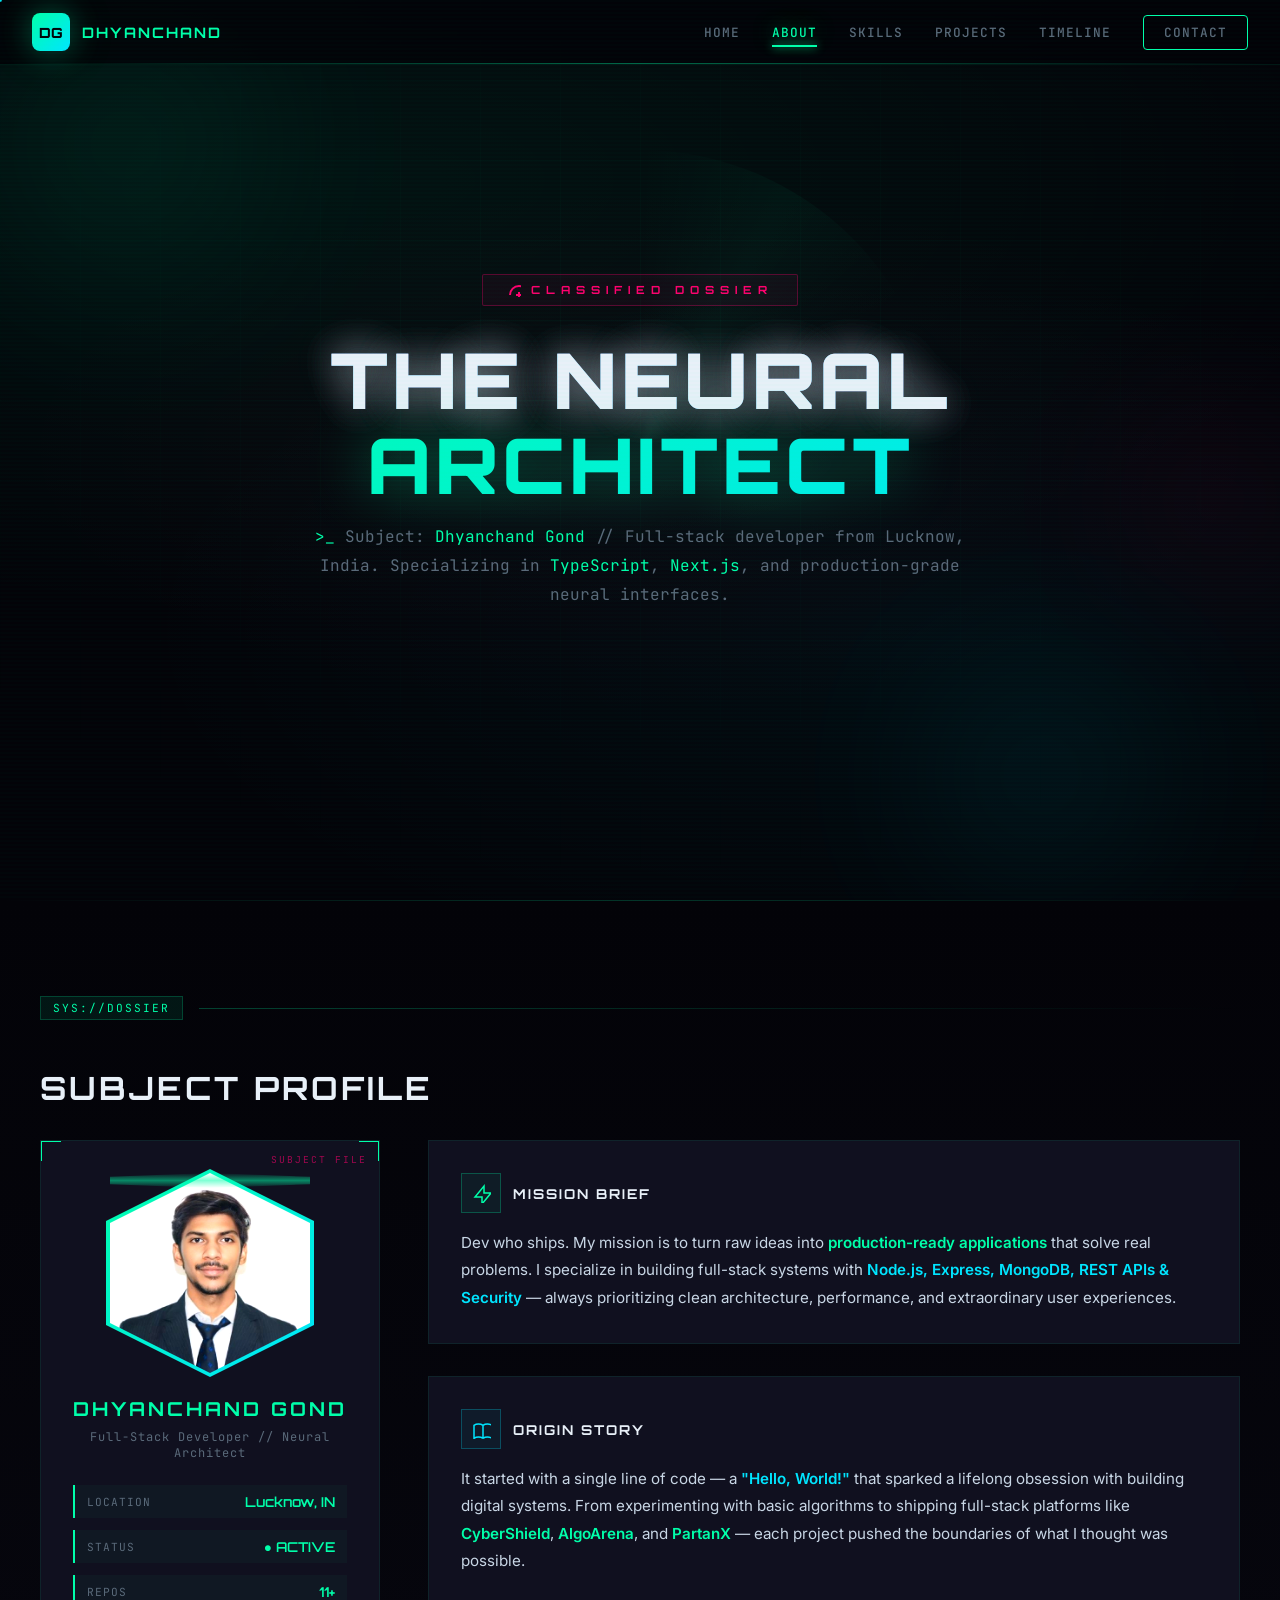
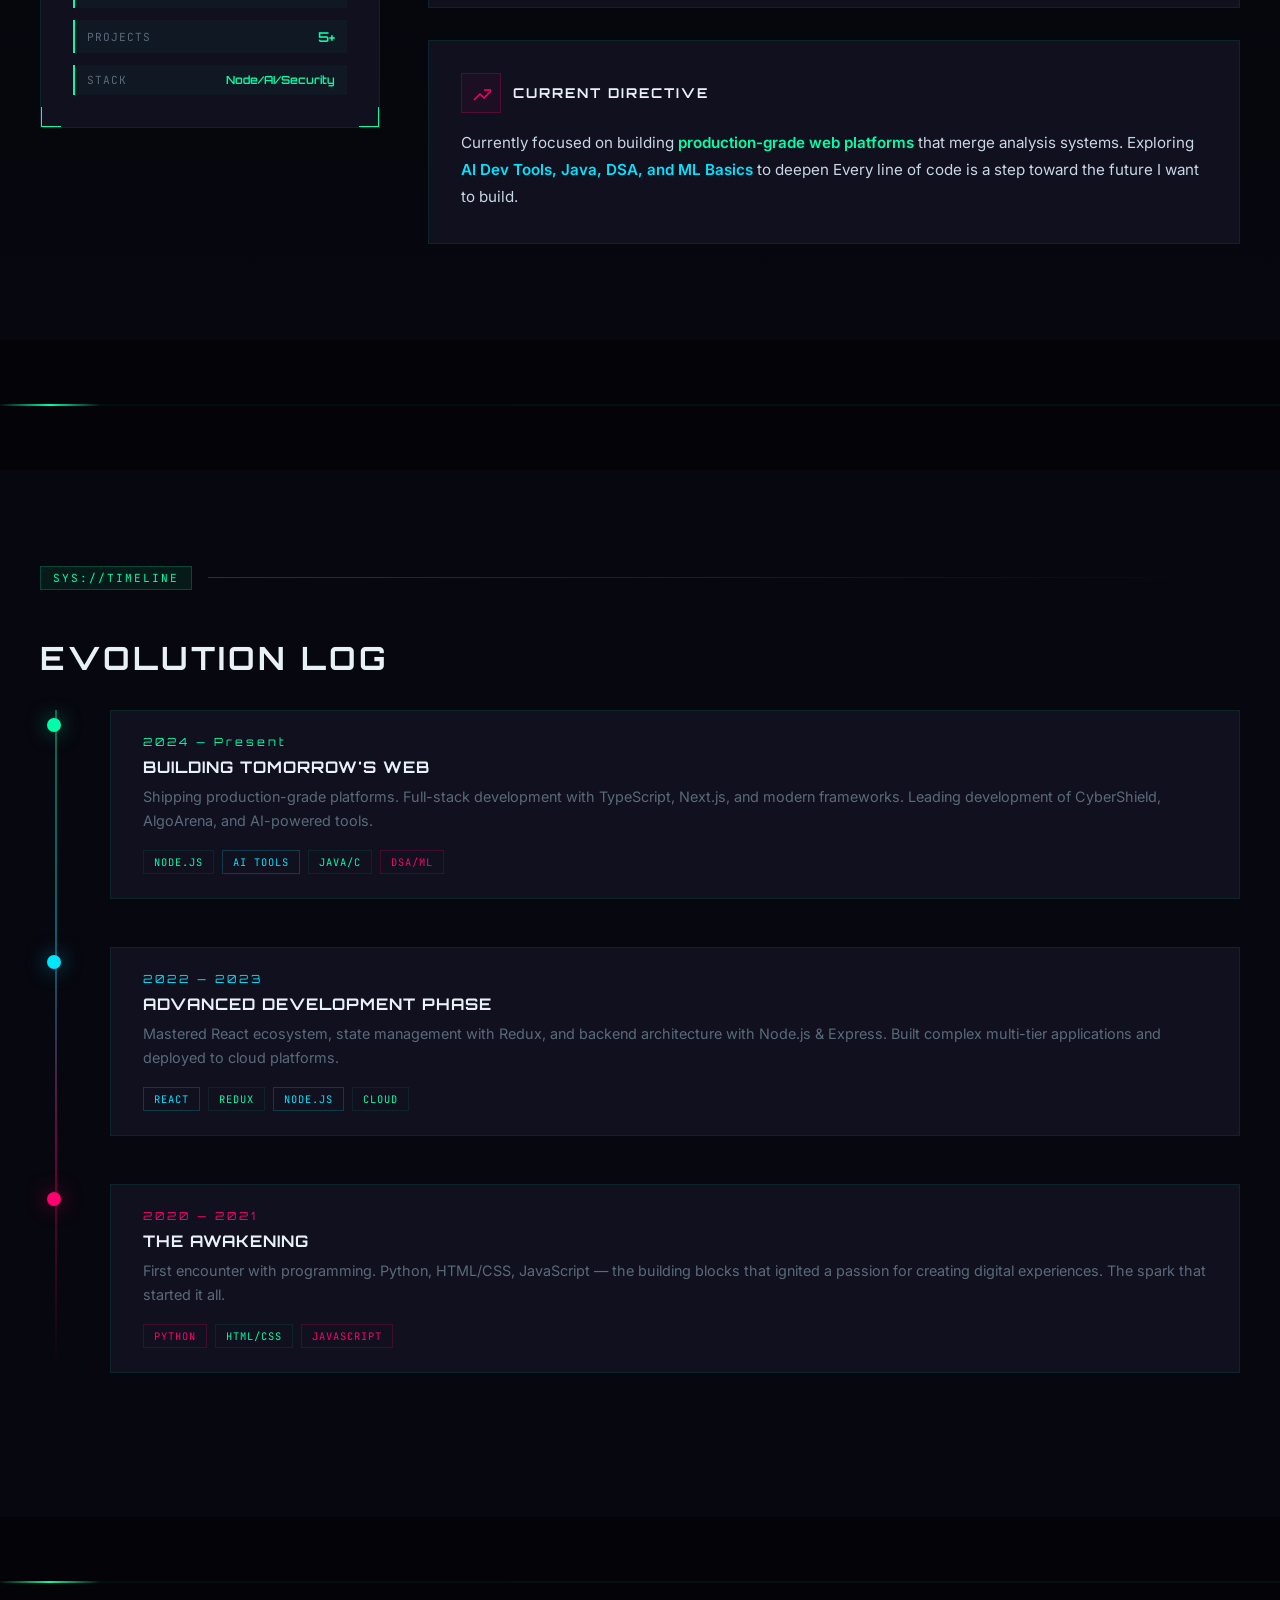
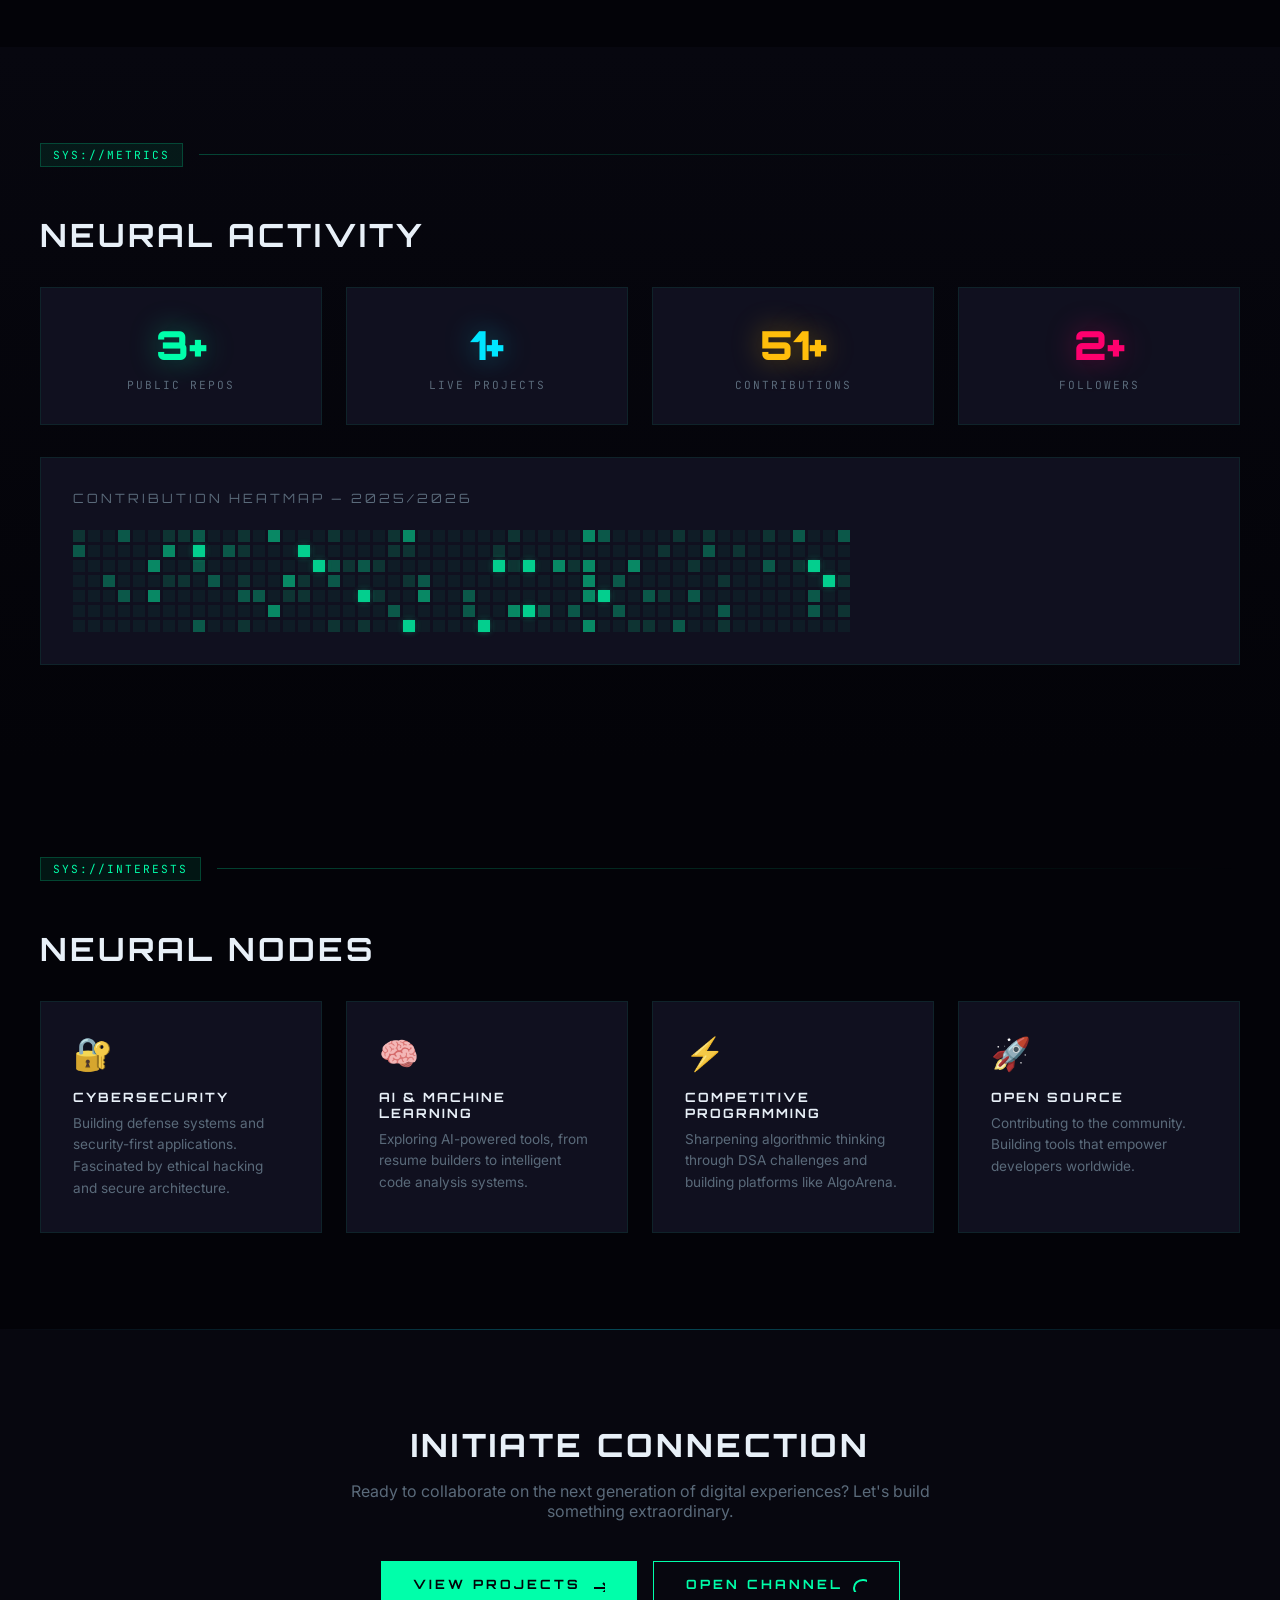
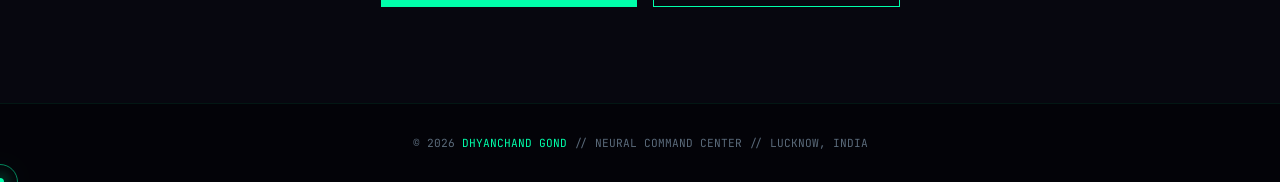
==== commit 87eb5826: "cursor movement effect added" ====
--- a/pages/about_dimension.html
+++ b/pages/about_dimension.html
@@ -12,6 +12,11 @@
     <link
         href="https://fonts.googleapis.com/css2?family=Inter:wght@300;400;500;600;700;800;900&family=JetBrains+Mono:wght@400;500;600;700&family=Orbitron:wght@400;500;600;700;800;900&display=swap"
         rel="stylesheet">
+    <script>
+        if (performance.navigation.type === 1 || (performance.getEntriesByType('navigation')[0] && performance.getEntriesByType('navigation')[0].type === 'reload')) {
+            window.location.href = '../index.html';
+        }
+    </script>
     <style>
         /* ═══ NEURAL CORE SYSTEM ═══ */
         :root {
@@ -67,6 +72,21 @@
                     rgba(0, 255, 170, 0.015) 2px,
                     rgba(0, 255, 170, 0.015) 4px);
         }
+
+        /* ═══ CURSOR TRAIL ═══ */
+        .cursor-dot{position:fixed;width:8px;height:8px;border-radius:50%;background:var(--neon);pointer-events:none;z-index:99998;transform:translate(-50%,-50%);box-shadow:0 0 16px var(--neon),0 0 32px rgba(0,255,170,0.4);mix-blend-mode:screen;transition:width .2s,height .2s;}
+        .cursor-ring{position:fixed;width:36px;height:36px;border-radius:50%;border:1px solid rgba(0,255,170,0.5);pointer-events:none;z-index:99997;transform:translate(-50%,-50%);transition:all .15s ease;mix-blend-mode:screen;}
+        .cursor-trail-dot{position:fixed;width:4px;height:4px;border-radius:50%;background:var(--cyan);pointer-events:none;z-index:99996;opacity:0;transform:translate(-50%,-50%);mix-blend-mode:screen;}
+
+        /* ═══ MORPHING ORBS ═══ */
+        .orb-field{position:absolute;inset:0;overflow:hidden;pointer-events:none;}
+        .morph-orb{position:absolute;border-radius:50%;filter:blur(80px);opacity:0.09;pointer-events:none;}
+        .morph-orb-1{width:450px;height:450px;background:radial-gradient(circle,var(--neon),transparent 70%);top:-80px;left:-100px;animation:orbFloat1 25s ease-in-out infinite;}
+        .morph-orb-2{width:350px;height:350px;background:radial-gradient(circle,var(--cyan),transparent 70%);bottom:-50px;right:5%;animation:orbFloat2 30s ease-in-out infinite;}
+        .morph-orb-3{width:280px;height:280px;background:radial-gradient(circle,var(--magenta),transparent 70%);top:40%;right:-80px;animation:orbFloat3 20s ease-in-out infinite;}
+        @keyframes orbFloat1{0%,100%{transform:translate(0,0) scale(1)}50%{transform:translate(120px,80px) scale(1.15)}}
+        @keyframes orbFloat2{0%,100%{transform:translate(0,0) scale(1)}50%{transform:translate(-100px,-80px) scale(1.2)}}
+        @keyframes orbFloat3{0%,100%{transform:translate(0,0) scale(1)}50%{transform:translate(-80px,60px) scale(0.9)}}
 
         /* ═══ NAVBAR ═══ */
         .navbar {
@@ -1368,6 +1388,11 @@
 
     <!-- ═══ Hero ═══ -->
     <section class="about-hero">
+        <div class="orb-field">
+            <div class="morph-orb morph-orb-1"></div>
+            <div class="morph-orb morph-orb-2"></div>
+            <div class="morph-orb morph-orb-3"></div>
+        </div>
         <div class="hero-bg-grid"></div>
         <div class="hero-neural-web"></div>
         <div class="radar-sweep"></div>
@@ -1744,6 +1769,19 @@
         const actSection = document.querySelector('.activity-section');
         if (actSection) metricsObserver.observe(actSection);
 
+        // Cursor Trail
+        (function(){
+            const dot=document.createElement('div');dot.className='cursor-dot';document.body.appendChild(dot);
+            const ring=document.createElement('div');ring.className='cursor-ring';document.body.appendChild(ring);
+            const trails=[];for(let i=0;i<8;i++){const t=document.createElement('div');t.className='cursor-trail-dot';document.body.appendChild(t);trails.push({el:t,x:0,y:0});}
+            let mx=0,my=0;
+            document.addEventListener('mousemove',e=>{mx=e.clientX;my=e.clientY;dot.style.left=mx+'px';dot.style.top=my+'px';setTimeout(()=>{ring.style.left=mx+'px';ring.style.top=my+'px';},80);});
+            function anim(){trails.forEach((t,i)=>{t.x+=(mx-t.x)*(0.18-i*0.012);t.y+=(my-t.y)*(0.18-i*0.012);t.el.style.left=t.x+'px';t.el.style.top=t.y+'px';t.el.style.opacity=(1-i/trails.length)*0.5;t.el.style.transform=`translate(-50%,-50%) scale(${1-i*0.08})`;});requestAnimationFrame(anim);}
+            anim();
+            document.addEventListener('mousedown',()=>{dot.style.width='14px';dot.style.height='14px';ring.style.width='50px';ring.style.height='50px';});
+            document.addEventListener('mouseup',()=>{dot.style.width='8px';dot.style.height='8px';ring.style.width='36px';ring.style.height='36px';});
+        })();
+
         // Init
         generateHeatmap();
     </script>
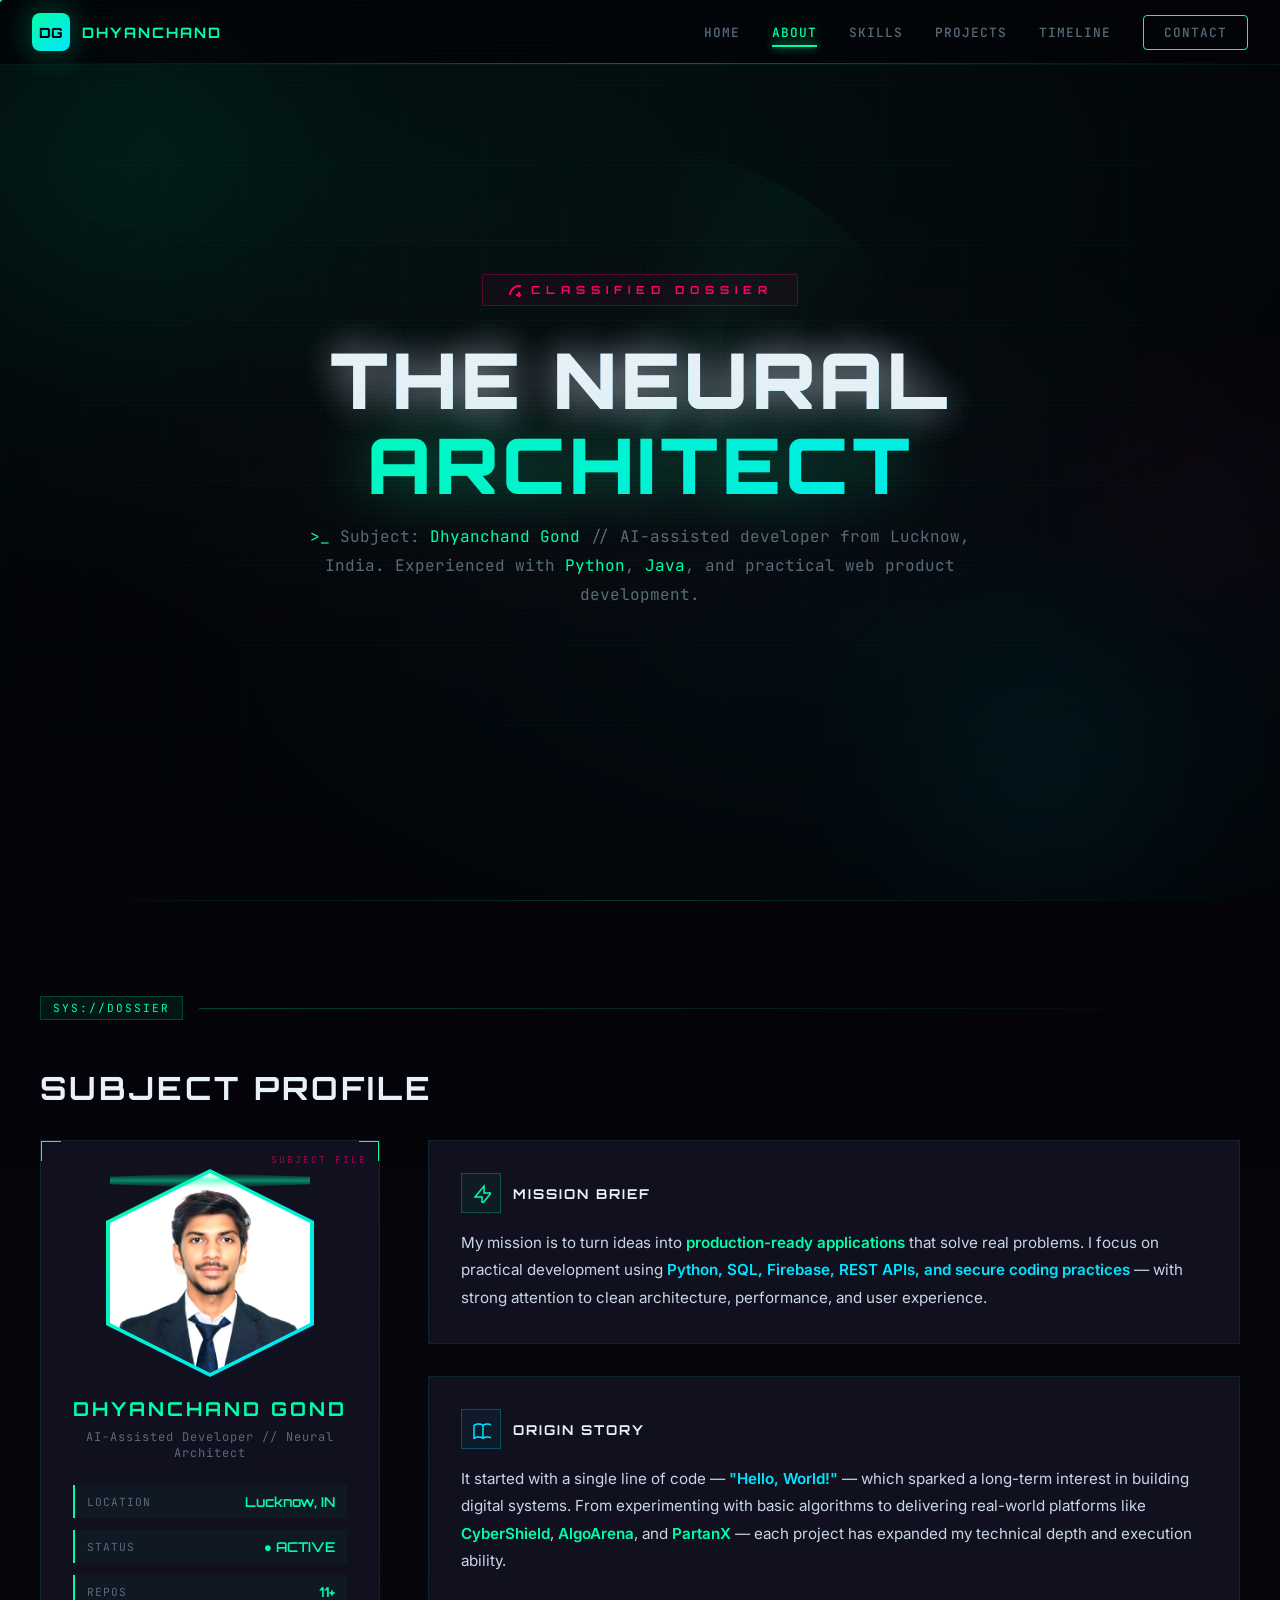
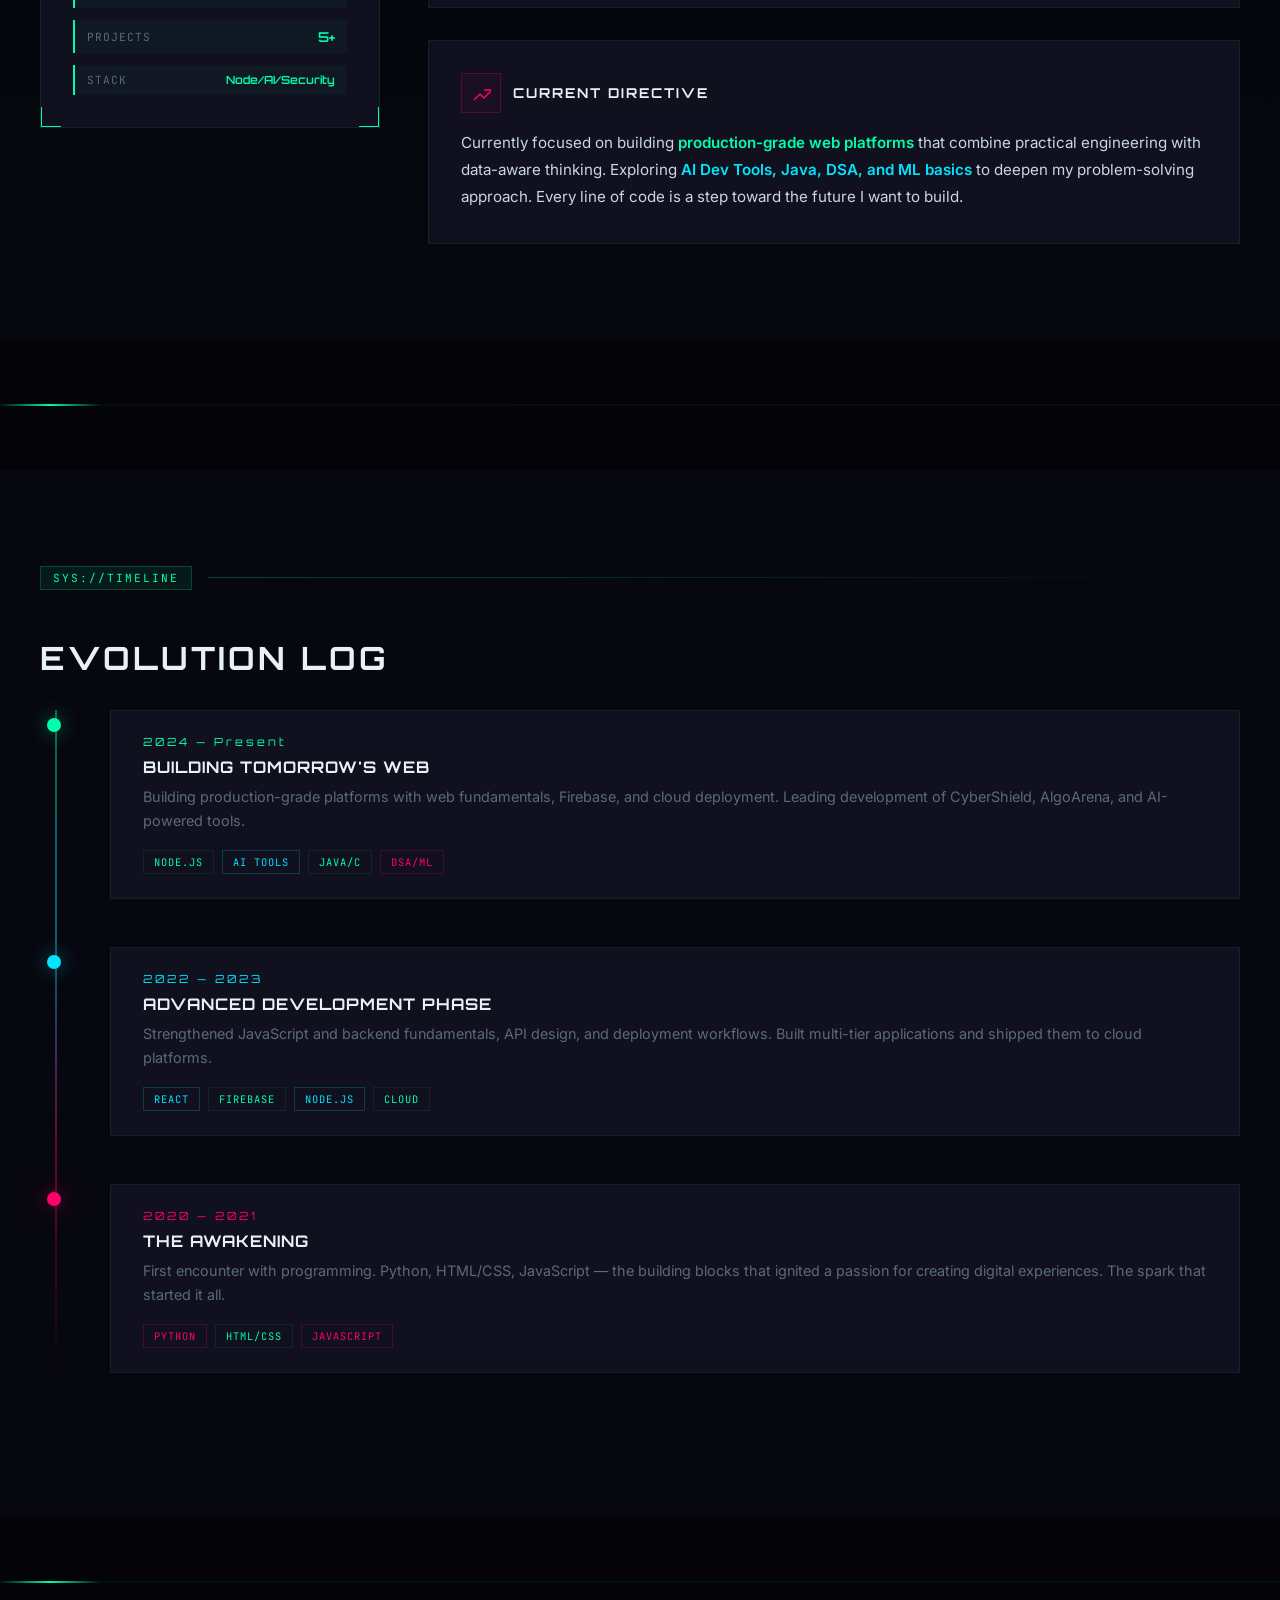
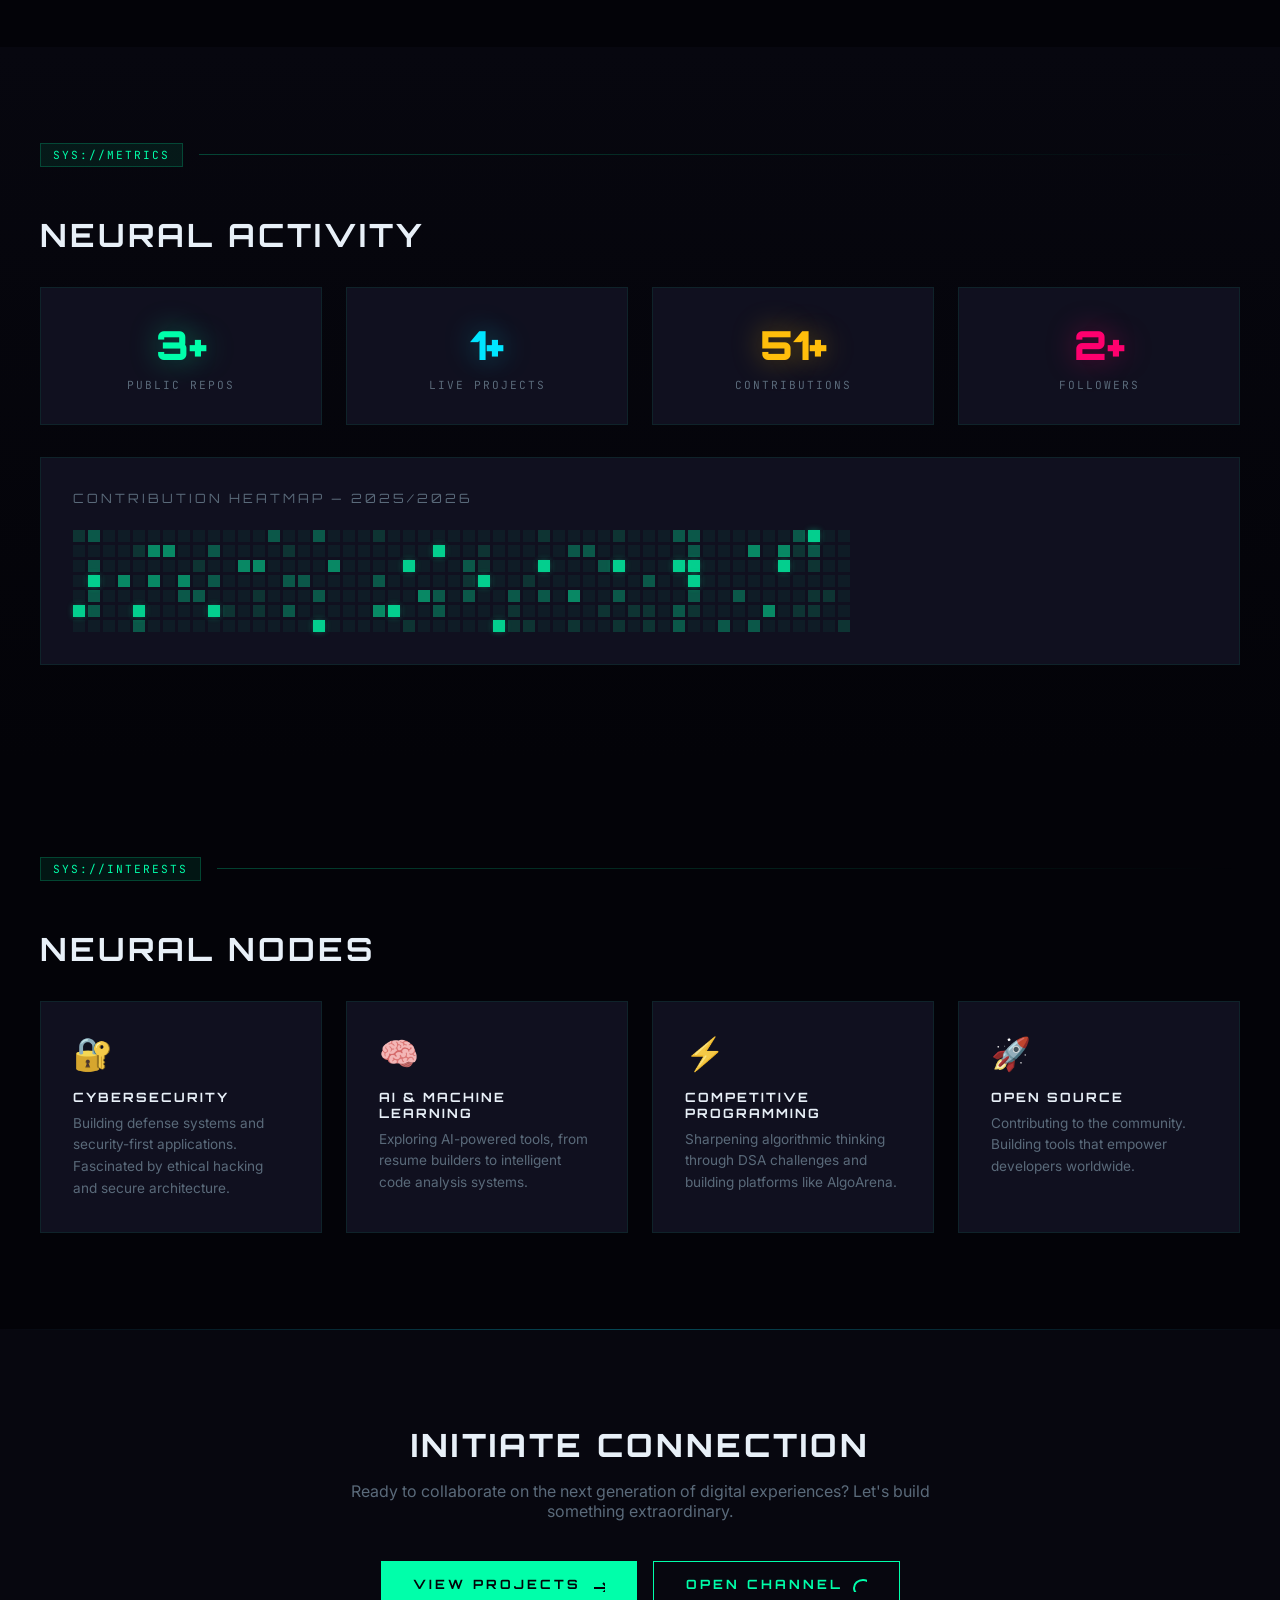
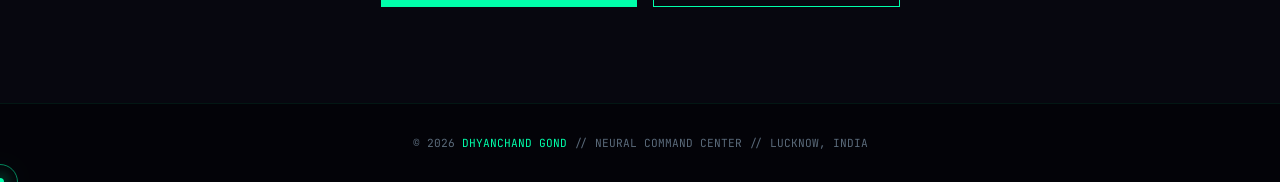
==== commit 618dbda7: "skill uptaded" ====
--- a/pages/about_dimension.html
+++ b/pages/about_dimension.html
@@ -6,7 +6,7 @@
     <meta name="viewport" content="width=device-width, initial-scale=1.0" />
     <title>CLASSIFIED // About — Dhyanchand Gond</title>
     <meta name="description"
-        content="Classified dossier on Dhyanchand Gond — Full-Stack Developer, neural architect, and digital craftsman from Lucknow, India." />
+        content="Classified dossier on Dhyanchand Gond — AI-assisted developer, neural architect, and digital craftsman from Lucknow, India." />
     <link rel="preconnect" href="https://fonts.googleapis.com">
     <link rel="preconnect" href="https://fonts.gstatic.com" crossorigin>
     <link
@@ -1343,6 +1343,86 @@
             right: 0;
             border-bottom: 1px solid var(--neon);
             border-right: 1px solid var(--neon);
+        }
+
+        @media (max-width: 1024px) {
+            .section-inner {
+                max-width: 100%;
+                padding: 0 1.25rem;
+            }
+
+            .dossier-section,
+            .timeline-section,
+            .activity-section {
+                padding-left: 1.25rem;
+                padding-right: 1.25rem;
+            }
+        }
+
+        @media (max-width: 768px) {
+            .navbar-inner {
+                padding: 0 1rem;
+                height: 58px;
+            }
+
+            .about-hero {
+                min-height: 80vh;
+                padding: 6rem 1rem 3rem;
+            }
+
+            .hero-title {
+                letter-spacing: 2px;
+            }
+
+            .hero-subtitle {
+                font-size: 0.84rem;
+                line-height: 1.7;
+                margin-bottom: 2rem;
+            }
+
+            .section-header {
+                flex-wrap: wrap;
+                gap: 10px;
+            }
+
+            .section-tag {
+                letter-spacing: 1px;
+                font-size: 0.62rem;
+                padding: 4px 8px;
+            }
+
+            .subject-role {
+                font-size: 0.72rem;
+                letter-spacing: 1px;
+            }
+        }
+
+        @media (max-width: 480px) {
+            .hero-title {
+                font-size: 2rem;
+                letter-spacing: 1px;
+            }
+
+            .classified-stamp {
+                padding: 6px 14px;
+            }
+
+            .classified-stamp span {
+                letter-spacing: 2px;
+                font-size: 0.6rem;
+            }
+
+            .bio-card,
+            .subject-card,
+            .timeline-card,
+            .activity-card {
+                padding: 1rem;
+            }
+
+            .mobile-overlay a {
+                font-size: 1rem;
+                letter-spacing: 2px;
+            }
         }
     </style>
 </head>
@@ -1411,9 +1491,9 @@
             </h1>
             <p class="hero-subtitle fade-in fade-in-d1">
                 <span class="highlight">&gt;_</span> Subject: <span class="highlight">Dhyanchand Gond</span> //
-                Full-stack developer from Lucknow, India. Specializing in
-                <span class="highlight">TypeScript</span>, <span class="highlight">Next.js</span>,
-                and production-grade neural interfaces.
+                AI-assisted developer from Lucknow, India. Experienced with
+                <span class="highlight">Python</span>, <span class="highlight">Java</span>,
+                and practical web product development.
             </p>
         </div>
     </section>
@@ -1441,7 +1521,7 @@
                         <img src="diwakar-avatar.png" alt="Dhyanchand Gond — Neural Architect" />
                     </div>
                     <div class="subject-name">Dhyanchand Gond</div>
-                    <div class="subject-role">Full-Stack Developer // Neural Architect</div>
+                    <div class="subject-role">AI-Assisted Developer // Neural Architect</div>
 
                     <div class="subject-stats">
                         <div class="stat-row">
@@ -1480,11 +1560,10 @@
                             <span class="bio-card-title">Mission Brief</span>
                         </div>
                         <p class="bio-card-text">
-                            Dev who ships. My mission is to turn raw ideas into <span class="neon">production-ready
-                                applications</span>
-                            that solve real problems. I specialize in building full-stack systems with
-                            <span class="cyan">Node.js, Express, MongoDB, REST APIs & Security</span> —
-                            always prioritizing clean architecture, performance, and extraordinary user experiences.
+                            My mission is to turn ideas into <span class="neon">production-ready applications</span>
+                            that solve real problems. I focus on practical development using
+                            <span class="cyan">Python, SQL, Firebase, REST APIs, and secure coding practices</span> —
+                            with strong attention to clean architecture, performance, and user experience.
                         </p>
                     </div>
 
@@ -1501,12 +1580,12 @@
                             <span class="bio-card-title">Origin Story</span>
                         </div>
                         <p class="bio-card-text">
-                            It started with a single line of code — a <span class="cyan">"Hello, World!"</span>
-                            that sparked a lifelong obsession with building digital systems. From experimenting with
+                            It started with a single line of code — <span class="cyan">"Hello, World!"</span> —
+                            which sparked a long-term interest in building digital systems. From experimenting with
                             basic
-                            algorithms to shipping full-stack platforms like <span class="neon">CyberShield</span>,
+                            algorithms to delivering real-world platforms like <span class="neon">CyberShield</span>,
                             <span class="neon">AlgoArena</span>, and <span class="neon">PartanX</span> — each project
-                            pushed the boundaries of what I thought was possible.
+                            has expanded my technical depth and execution ability.
                         </p>
                     </div>
 
@@ -1523,9 +1602,9 @@
                         </div>
                         <p class="bio-card-text">
                             Currently focused on building <span class="neon">production-grade web platforms</span> that
-                            merge
-                            analysis systems. Exploring <span class="cyan">AI Dev Tools, Java, DSA, and ML Basics</span> to deepen
-                            Every line of code is a step toward the future I want to build.
+                            combine practical engineering with data-aware thinking. Exploring
+                            <span class="cyan">AI Dev Tools, Java, DSA, and ML basics</span> to deepen my problem-solving
+                            approach. Every line of code is a step toward the future I want to build.
                         </p>
                     </div>
                 </div>
@@ -1550,8 +1629,8 @@
                     <div class="timeline-card">
                         <div class="timeline-year">2024 — Present</div>
                         <h3>Building Tomorrow's Web</h3>
-                        <p>Shipping production-grade platforms. Full-stack development with TypeScript, Next.js, and
-                            modern frameworks. Leading development of CyberShield, AlgoArena, and AI-powered tools.</p>
+                        <p>Building production-grade platforms with web fundamentals, Firebase, and cloud deployment.
+                            Leading development of CyberShield, AlgoArena, and AI-powered tools.</p>
                         <div class="timeline-tags">
                             <span class="timeline-tag">Node.js</span>
                             <span class="timeline-tag cyan">AI Tools</span>
@@ -1566,11 +1645,11 @@
                     <div class="timeline-card">
                         <div class="timeline-year" style="color:var(--cyan);">2022 — 2023</div>
                         <h3>Advanced Development Phase</h3>
-                        <p>Mastered React ecosystem, state management with Redux, and backend architecture with Node.js
-                            & Express. Built complex multi-tier applications and deployed to cloud platforms.</p>
+                        <p>Strengthened JavaScript and backend fundamentals, API design, and deployment workflows.
+                            Built multi-tier applications and shipped them to cloud platforms.</p>
                         <div class="timeline-tags">
                             <span class="timeline-tag cyan">React</span>
-                            <span class="timeline-tag">Redux</span>
+                            <span class="timeline-tag">Firebase</span>
                             <span class="timeline-tag cyan">Node.js</span>
                             <span class="timeline-tag">Cloud</span>
                         </div>
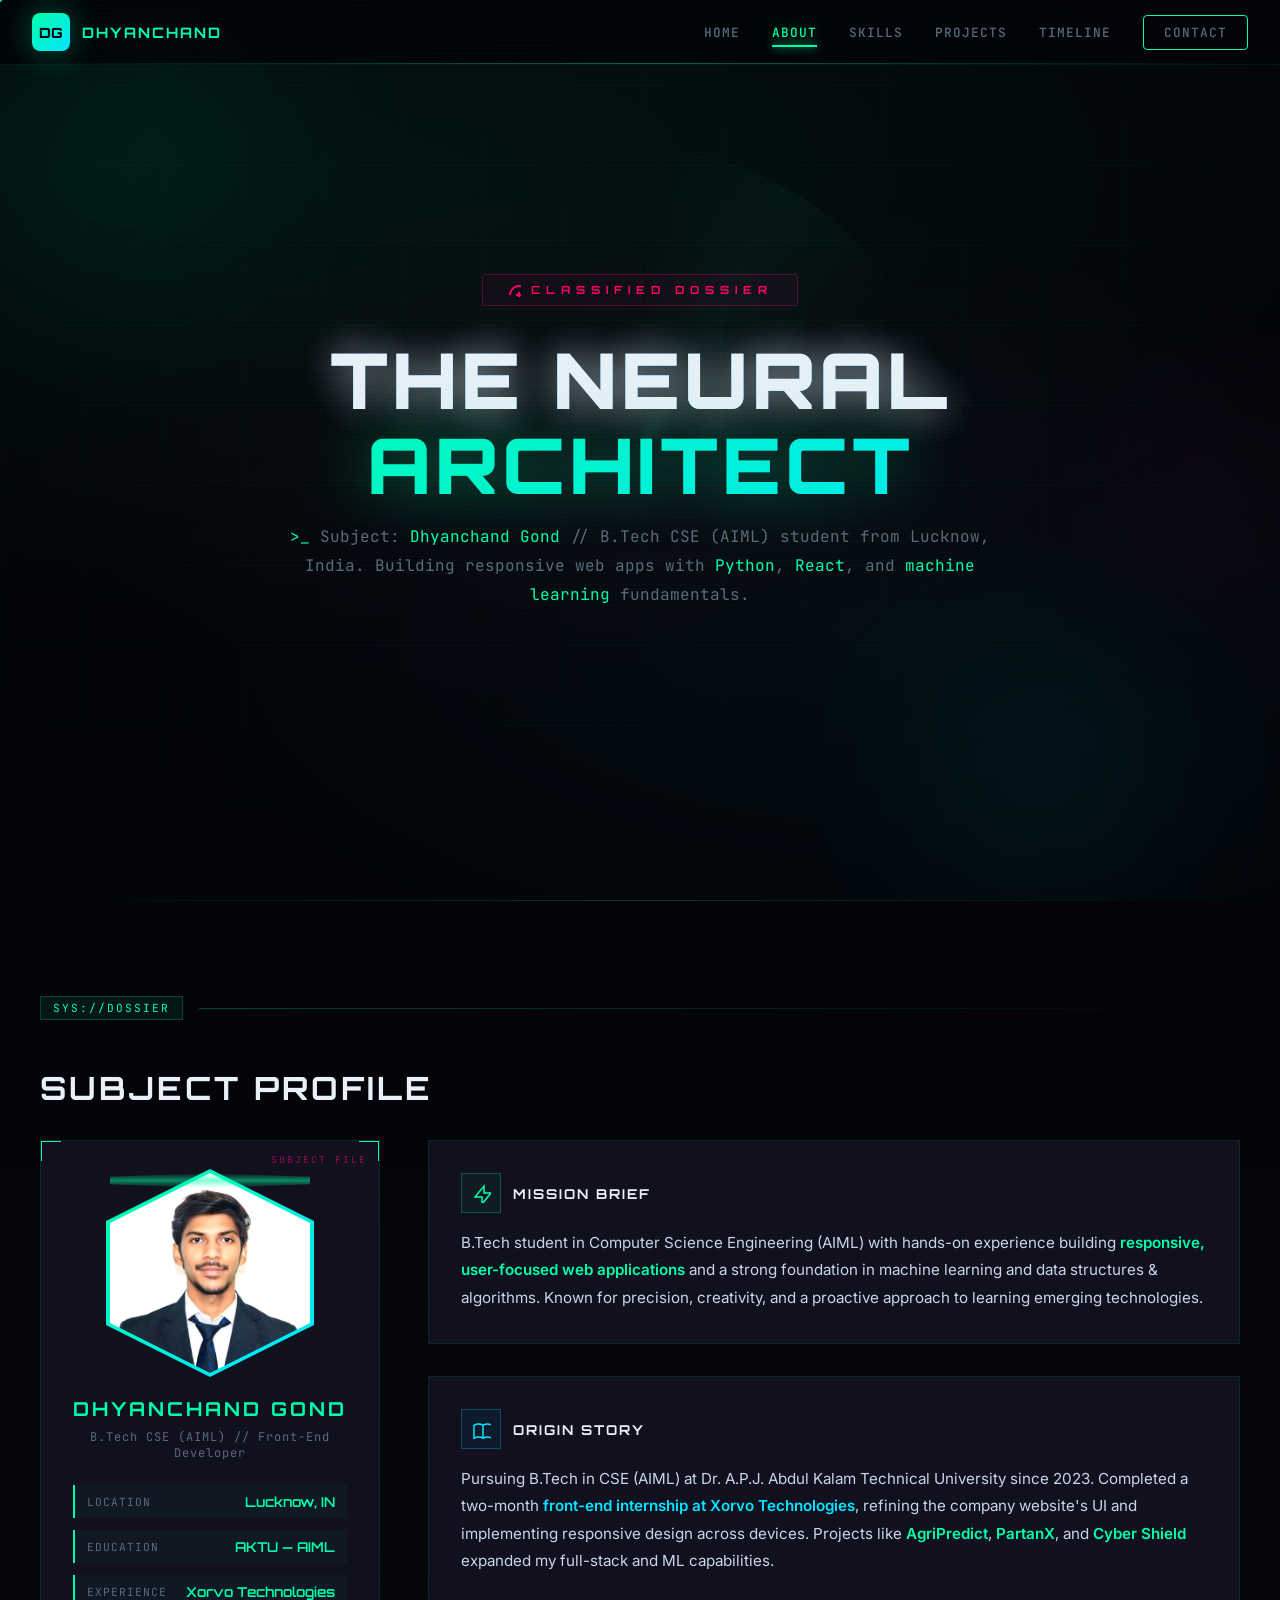
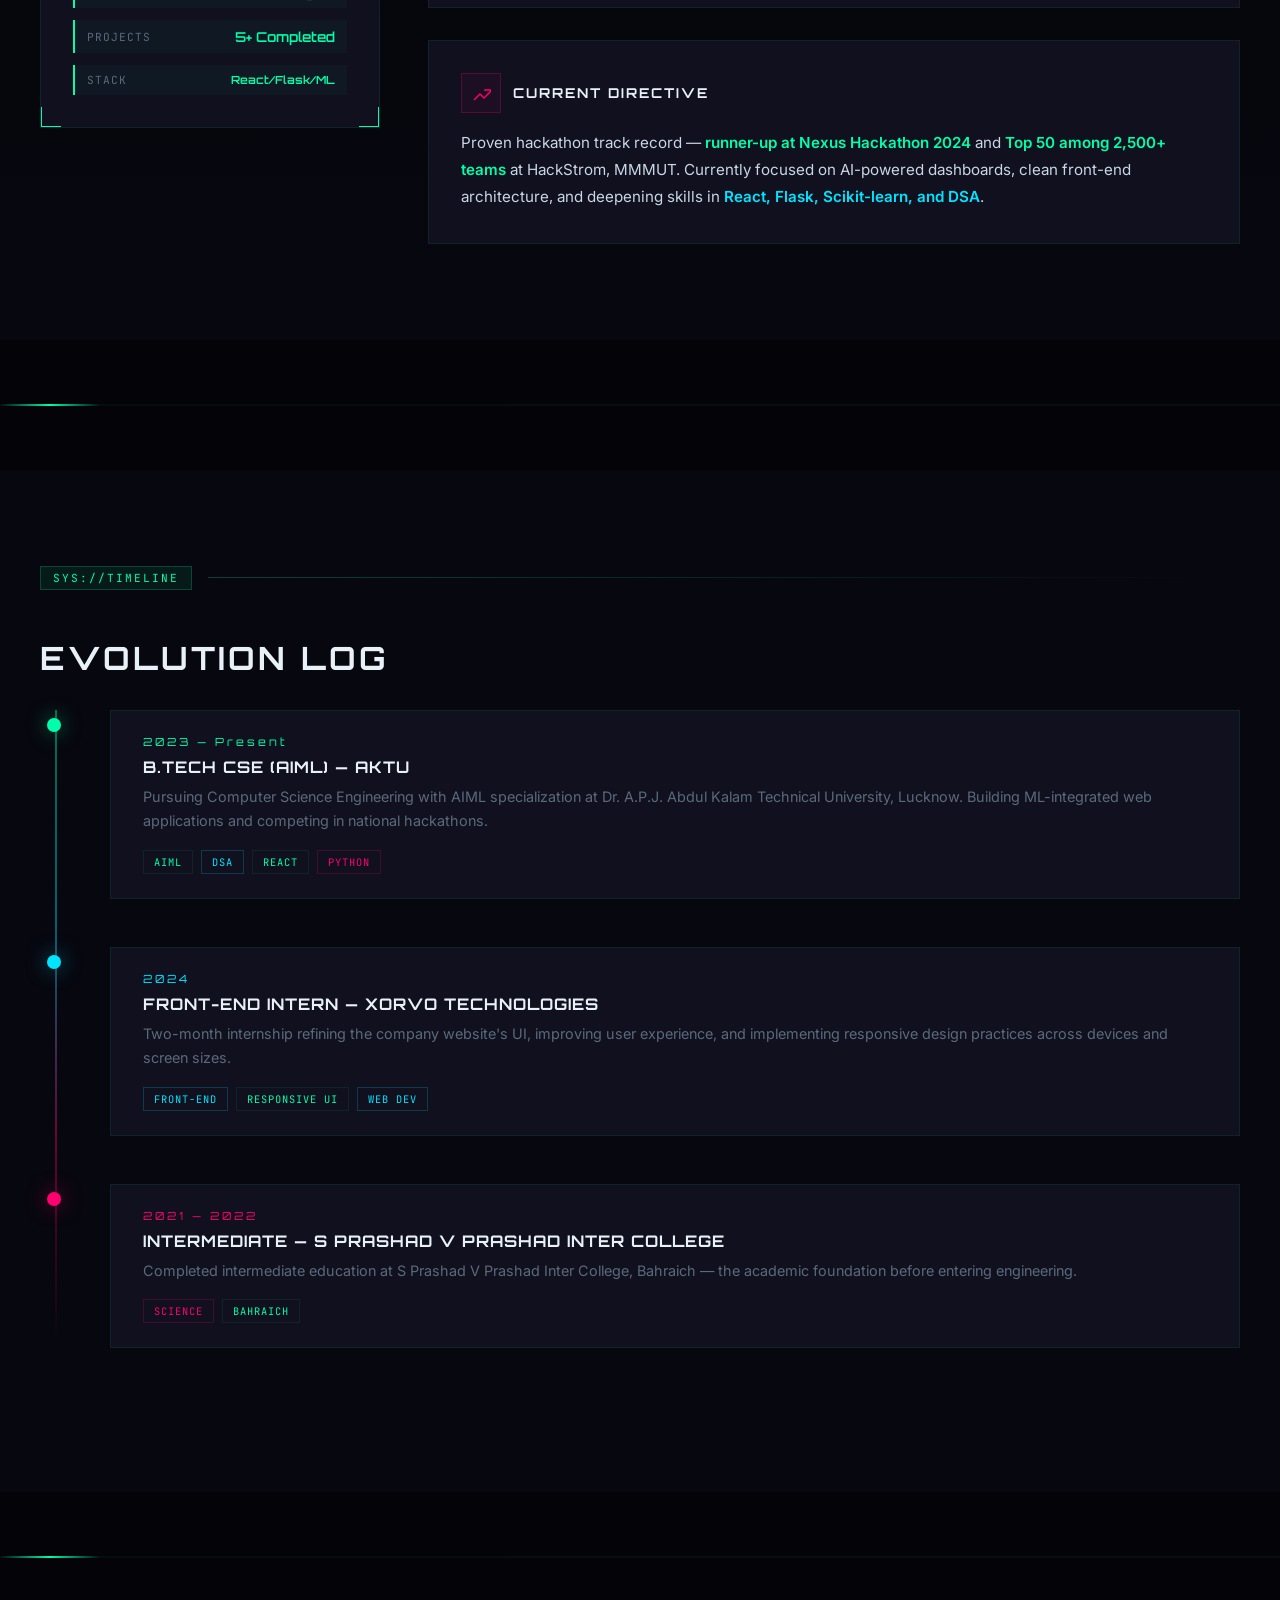
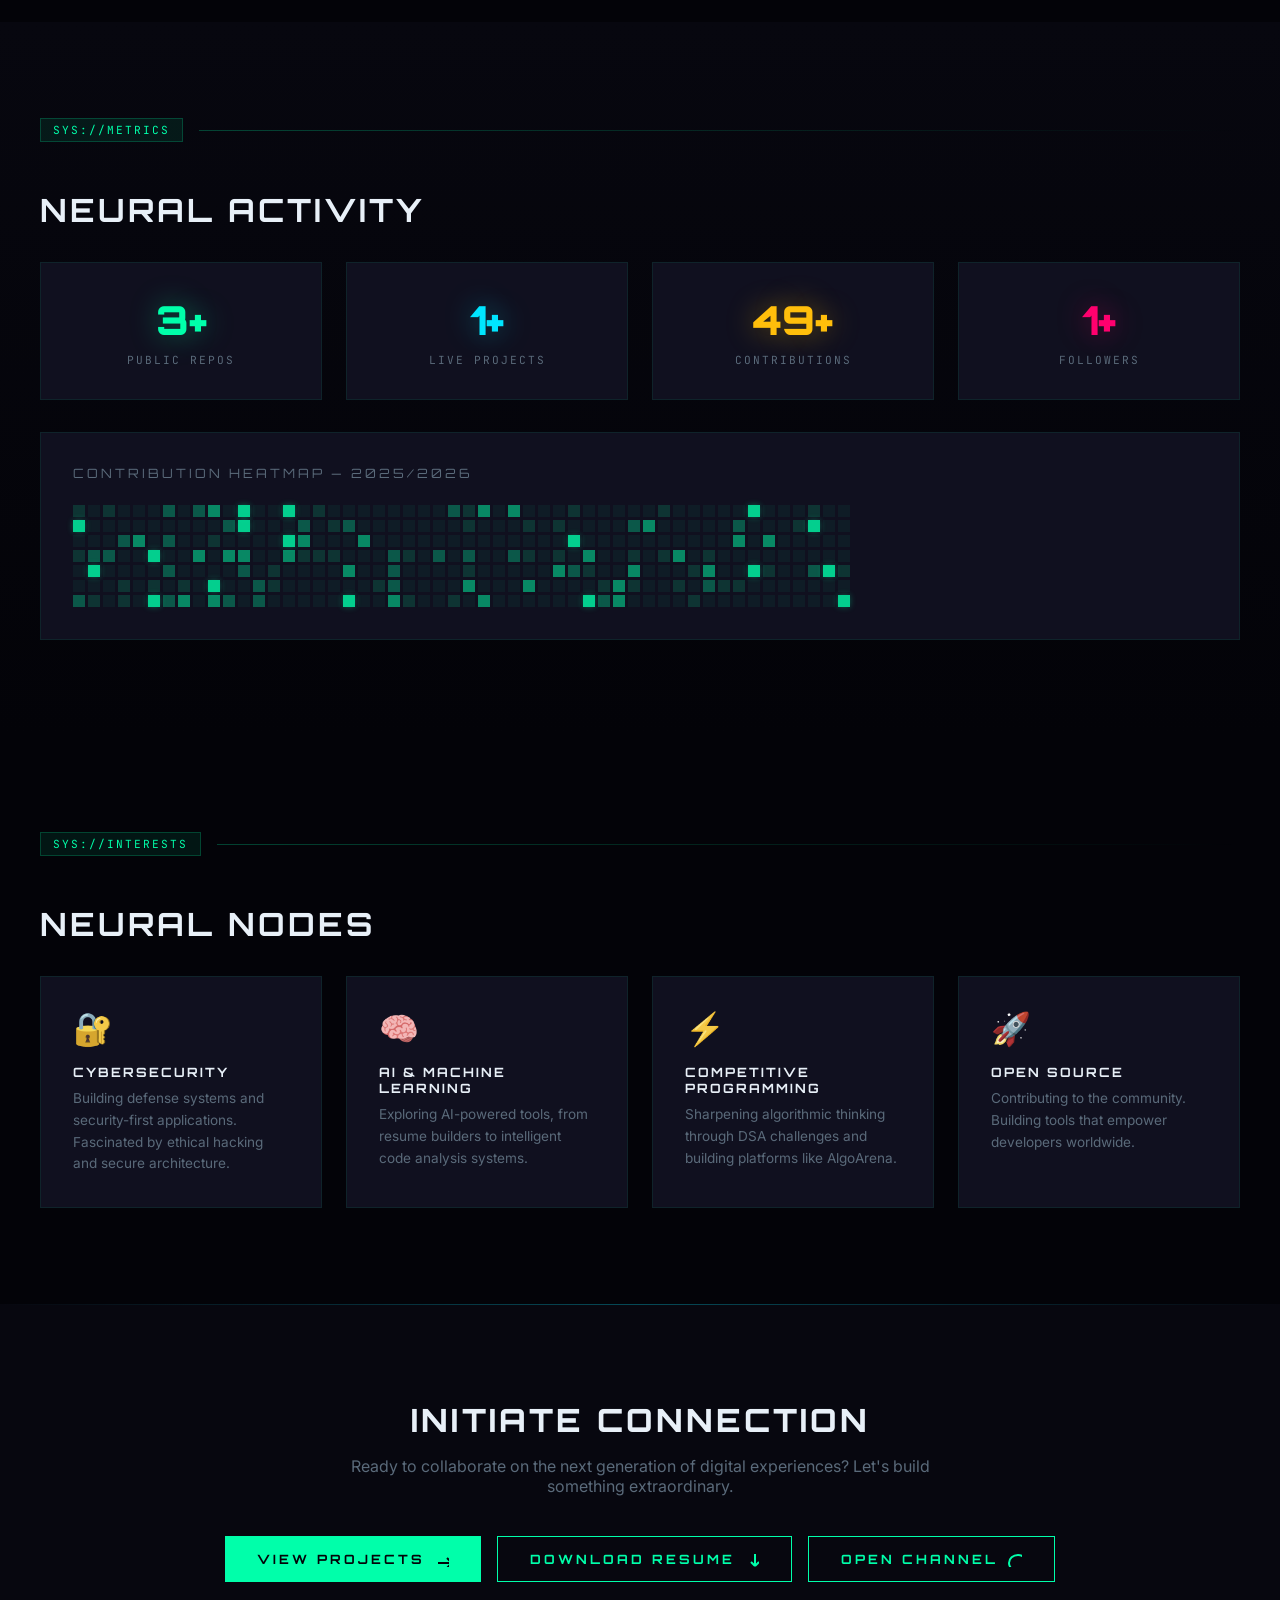
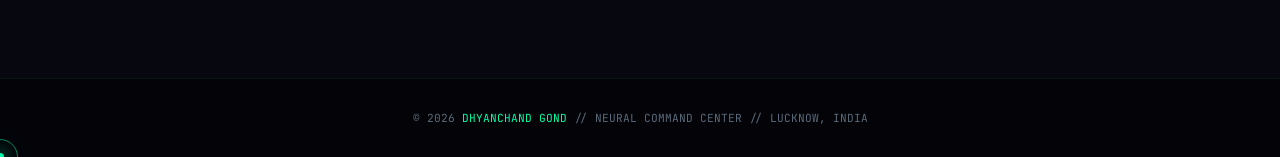
==== commit 27112a4b: "Added Resume button" ====
--- a/pages/about_dimension.html
+++ b/pages/about_dimension.html
@@ -6,7 +6,7 @@
     <meta name="viewport" content="width=device-width, initial-scale=1.0" />
     <title>CLASSIFIED // About — Dhyanchand Gond</title>
     <meta name="description"
-        content="Classified dossier on Dhyanchand Gond — AI-assisted developer, neural architect, and digital craftsman from Lucknow, India." />
+        content="Classified dossier on Dhyanchand Gond — B.Tech CSE (AIML) student, front-end developer, and hackathon competitor from Lucknow, India." />
     <link rel="preconnect" href="https://fonts.googleapis.com">
     <link rel="preconnect" href="https://fonts.gstatic.com" crossorigin>
     <link
@@ -1491,9 +1491,9 @@
             </h1>
             <p class="hero-subtitle fade-in fade-in-d1">
                 <span class="highlight">&gt;_</span> Subject: <span class="highlight">Dhyanchand Gond</span> //
-                AI-assisted developer from Lucknow, India. Experienced with
-                <span class="highlight">Python</span>, <span class="highlight">Java</span>,
-                and practical web product development.
+                B.Tech CSE (AIML) student from Lucknow, India. Building responsive web apps with
+                <span class="highlight">Python</span>, <span class="highlight">React</span>, and
+                <span class="highlight">machine learning</span> fundamentals.
             </p>
         </div>
     </section>
@@ -1521,7 +1521,7 @@
                         <img src="diwakar-avatar.png" alt="Dhyanchand Gond — Neural Architect" />
                     </div>
                     <div class="subject-name">Dhyanchand Gond</div>
-                    <div class="subject-role">AI-Assisted Developer // Neural Architect</div>
+                    <div class="subject-role">B.Tech CSE (AIML) // Front-End Developer</div>
 
                     <div class="subject-stats">
                         <div class="stat-row">
@@ -1529,20 +1529,20 @@
                             <span class="value">Lucknow, IN</span>
                         </div>
                         <div class="stat-row">
-                            <span class="label">Status</span>
-                            <span class="value" style="color:var(--neon);">● ACTIVE</span>
+                            <span class="label">Education</span>
+                            <span class="value">AKTU — AIML</span>
                         </div>
                         <div class="stat-row">
-                            <span class="label">Repos</span>
-                            <span class="value">11+</span>
+                            <span class="label">Experience</span>
+                            <span class="value">Xorvo Technologies</span>
                         </div>
                         <div class="stat-row">
                             <span class="label">Projects</span>
-                            <span class="value">5+</span>
+                            <span class="value">5+ Completed</span>
                         </div>
                         <div class="stat-row">
                             <span class="label">Stack</span>
-                            <span class="value" style="font-size:0.7rem;">Node/AI/Security</span>
+                            <span class="value" style="font-size:0.7rem;">React/Flask/ML</span>
                         </div>
                     </div>
                 </div>
@@ -1560,10 +1560,10 @@
                             <span class="bio-card-title">Mission Brief</span>
                         </div>
                         <p class="bio-card-text">
-                            My mission is to turn ideas into <span class="neon">production-ready applications</span>
-                            that solve real problems. I focus on practical development using
-                            <span class="cyan">Python, SQL, Firebase, REST APIs, and secure coding practices</span> —
-                            with strong attention to clean architecture, performance, and user experience.
+                            B.Tech student in Computer Science Engineering (AIML) with hands-on experience building
+                            <span class="neon">responsive, user-focused web applications</span> and a strong foundation
+                            in machine learning and data structures &amp; algorithms. Known for precision, creativity, and
+                            a proactive approach to learning emerging technologies.
                         </p>
                     </div>
 
@@ -1580,12 +1580,11 @@
                             <span class="bio-card-title">Origin Story</span>
                         </div>
                         <p class="bio-card-text">
-                            It started with a single line of code — <span class="cyan">"Hello, World!"</span> —
-                            which sparked a long-term interest in building digital systems. From experimenting with
-                            basic
-                            algorithms to delivering real-world platforms like <span class="neon">CyberShield</span>,
-                            <span class="neon">AlgoArena</span>, and <span class="neon">PartanX</span> — each project
-                            has expanded my technical depth and execution ability.
+                            Pursuing B.Tech in CSE (AIML) at Dr. A.P.J. Abdul Kalam Technical University since 2023.
+                            Completed a two-month <span class="cyan">front-end internship at Xorvo Technologies</span>,
+                            refining the company website's UI and implementing responsive design across devices.
+                            Projects like <span class="neon">AgriPredict</span>, <span class="neon">PartanX</span>, and
+                            <span class="neon">Cyber Shield</span> expanded my full-stack and ML capabilities.
                         </p>
                     </div>
 
@@ -1601,10 +1600,10 @@
                             <span class="bio-card-title">Current Directive</span>
                         </div>
                         <p class="bio-card-text">
-                            Currently focused on building <span class="neon">production-grade web platforms</span> that
-                            combine practical engineering with data-aware thinking. Exploring
-                            <span class="cyan">AI Dev Tools, Java, DSA, and ML basics</span> to deepen my problem-solving
-                            approach. Every line of code is a step toward the future I want to build.
+                            Proven hackathon track record — <span class="neon">runner-up at Nexus Hackathon 2024</span>
+                            and <span class="neon">Top 50 among 2,500+ teams</span> at HackStrom, MMMUT. Currently
+                            focused on AI-powered dashboards, clean front-end architecture, and deepening skills in
+                            <span class="cyan">React, Flask, Scikit-learn, and DSA</span>.
                         </p>
                     </div>
                 </div>
@@ -1627,15 +1626,16 @@
                 <div class="timeline-entry">
                     <div class="timeline-dot"></div>
                     <div class="timeline-card">
-                        <div class="timeline-year">2024 — Present</div>
-                        <h3>Building Tomorrow's Web</h3>
-                        <p>Building production-grade platforms with web fundamentals, Firebase, and cloud deployment.
-                            Leading development of CyberShield, AlgoArena, and AI-powered tools.</p>
+                        <div class="timeline-year">2023 — Present</div>
+                        <h3>B.Tech CSE (AIML) — AKTU</h3>
+                        <p>Pursuing Computer Science Engineering with AIML specialization at Dr. A.P.J. Abdul Kalam
+                            Technical University, Lucknow. Building ML-integrated web applications and competing in
+                            national hackathons.</p>
                         <div class="timeline-tags">
-                            <span class="timeline-tag">Node.js</span>
-                            <span class="timeline-tag cyan">AI Tools</span>
-                            <span class="timeline-tag">Java/C</span>
-                            <span class="timeline-tag magenta">DSA/ML</span>
+                            <span class="timeline-tag">AIML</span>
+                            <span class="timeline-tag cyan">DSA</span>
+                            <span class="timeline-tag">React</span>
+                            <span class="timeline-tag magenta">Python</span>
                         </div>
                     </div>
                 </div>
@@ -1643,15 +1643,14 @@
                 <div class="timeline-entry">
                     <div class="timeline-dot cyan"></div>
                     <div class="timeline-card">
-                        <div class="timeline-year" style="color:var(--cyan);">2022 — 2023</div>
-                        <h3>Advanced Development Phase</h3>
-                        <p>Strengthened JavaScript and backend fundamentals, API design, and deployment workflows.
-                            Built multi-tier applications and shipped them to cloud platforms.</p>
+                        <div class="timeline-year" style="color:var(--cyan);">2024</div>
+                        <h3>Front-End Intern — Xorvo Technologies</h3>
+                        <p>Two-month internship refining the company website's UI, improving user experience, and
+                            implementing responsive design practices across devices and screen sizes.</p>
                         <div class="timeline-tags">
-                            <span class="timeline-tag cyan">React</span>
-                            <span class="timeline-tag">Firebase</span>
-                            <span class="timeline-tag cyan">Node.js</span>
-                            <span class="timeline-tag">Cloud</span>
+                            <span class="timeline-tag cyan">Front-End</span>
+                            <span class="timeline-tag">Responsive UI</span>
+                            <span class="timeline-tag cyan">Web Dev</span>
                         </div>
                     </div>
                 </div>
@@ -1659,14 +1658,13 @@
                 <div class="timeline-entry">
                     <div class="timeline-dot magenta"></div>
                     <div class="timeline-card">
-                        <div class="timeline-year" style="color:var(--magenta);">2020 — 2021</div>
-                        <h3>The Awakening</h3>
-                        <p>First encounter with programming. Python, HTML/CSS, JavaScript — the building blocks that
-                            ignited a passion for creating digital experiences. The spark that started it all.</p>
+                        <div class="timeline-year" style="color:var(--magenta);">2021 — 2022</div>
+                        <h3>Intermediate — S Prashad V Prashad Inter College</h3>
+                        <p>Completed intermediate education at S Prashad V Prashad Inter College, Bahraich — the academic
+                            foundation before entering engineering.</p>
                         <div class="timeline-tags">
-                            <span class="timeline-tag magenta">Python</span>
-                            <span class="timeline-tag">HTML/CSS</span>
-                            <span class="timeline-tag magenta">JavaScript</span>
+                            <span class="timeline-tag magenta">Science</span>
+                            <span class="timeline-tag">Bahraich</span>
                         </div>
                     </div>
                 </div>
@@ -1763,6 +1761,12 @@
                         <path d="M5 12h14m0 0l-5-5m5 5l-5 5" />
                     </svg>
                 </a>
+                <a href="../public/Dhyanchand_Gond_Resume.pdf" download="Dhyanchand_Gond_Resume.pdf" class="btn-ghost">
+                    Download Resume
+                    <svg width="16" height="16" fill="none" stroke="currentColor" stroke-width="2">
+                        <path d="M12 3v12m0 0l-4-4m4 4l4-4M4 17h16" />
+                    </svg>
+                </a>
                 <a href="contact_portal.html" class="btn-ghost">
                     Open Channel
                     <svg width="16" height="16" fill="none" stroke="currentColor" stroke-width="2">
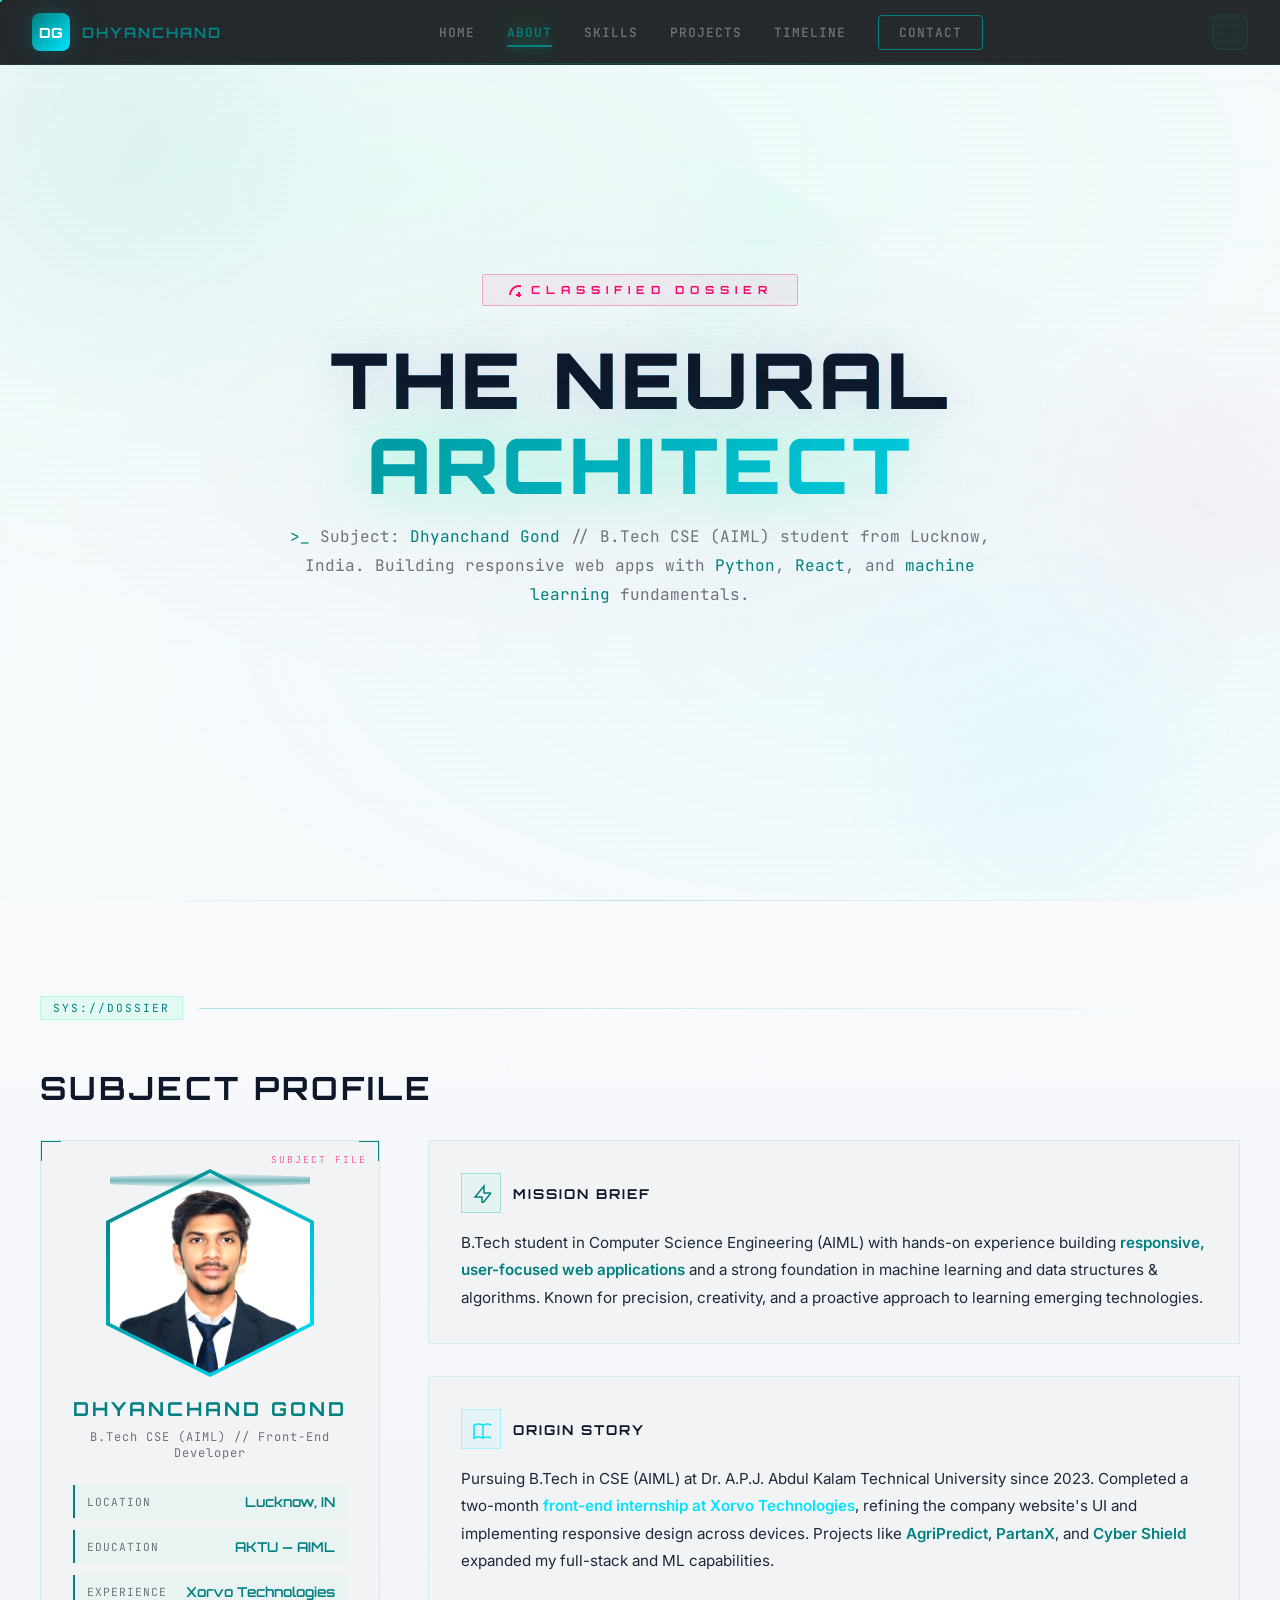
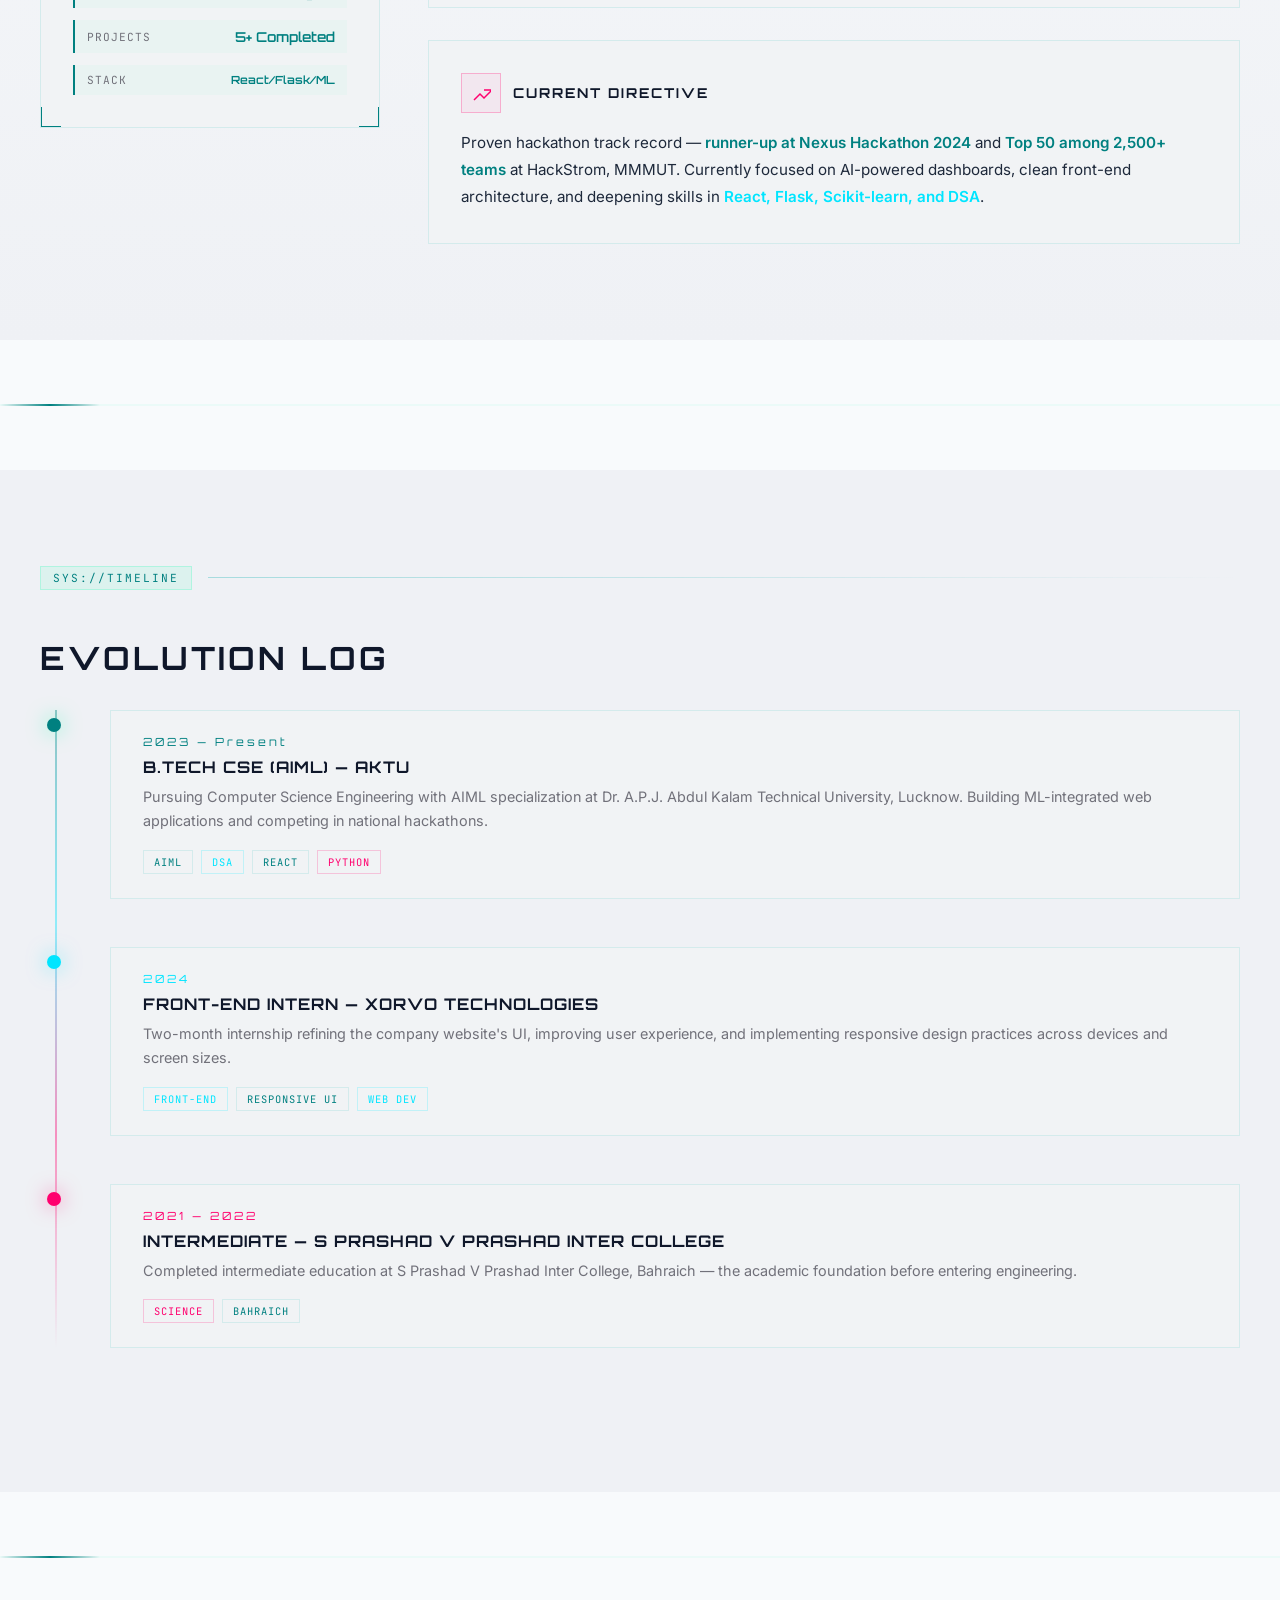
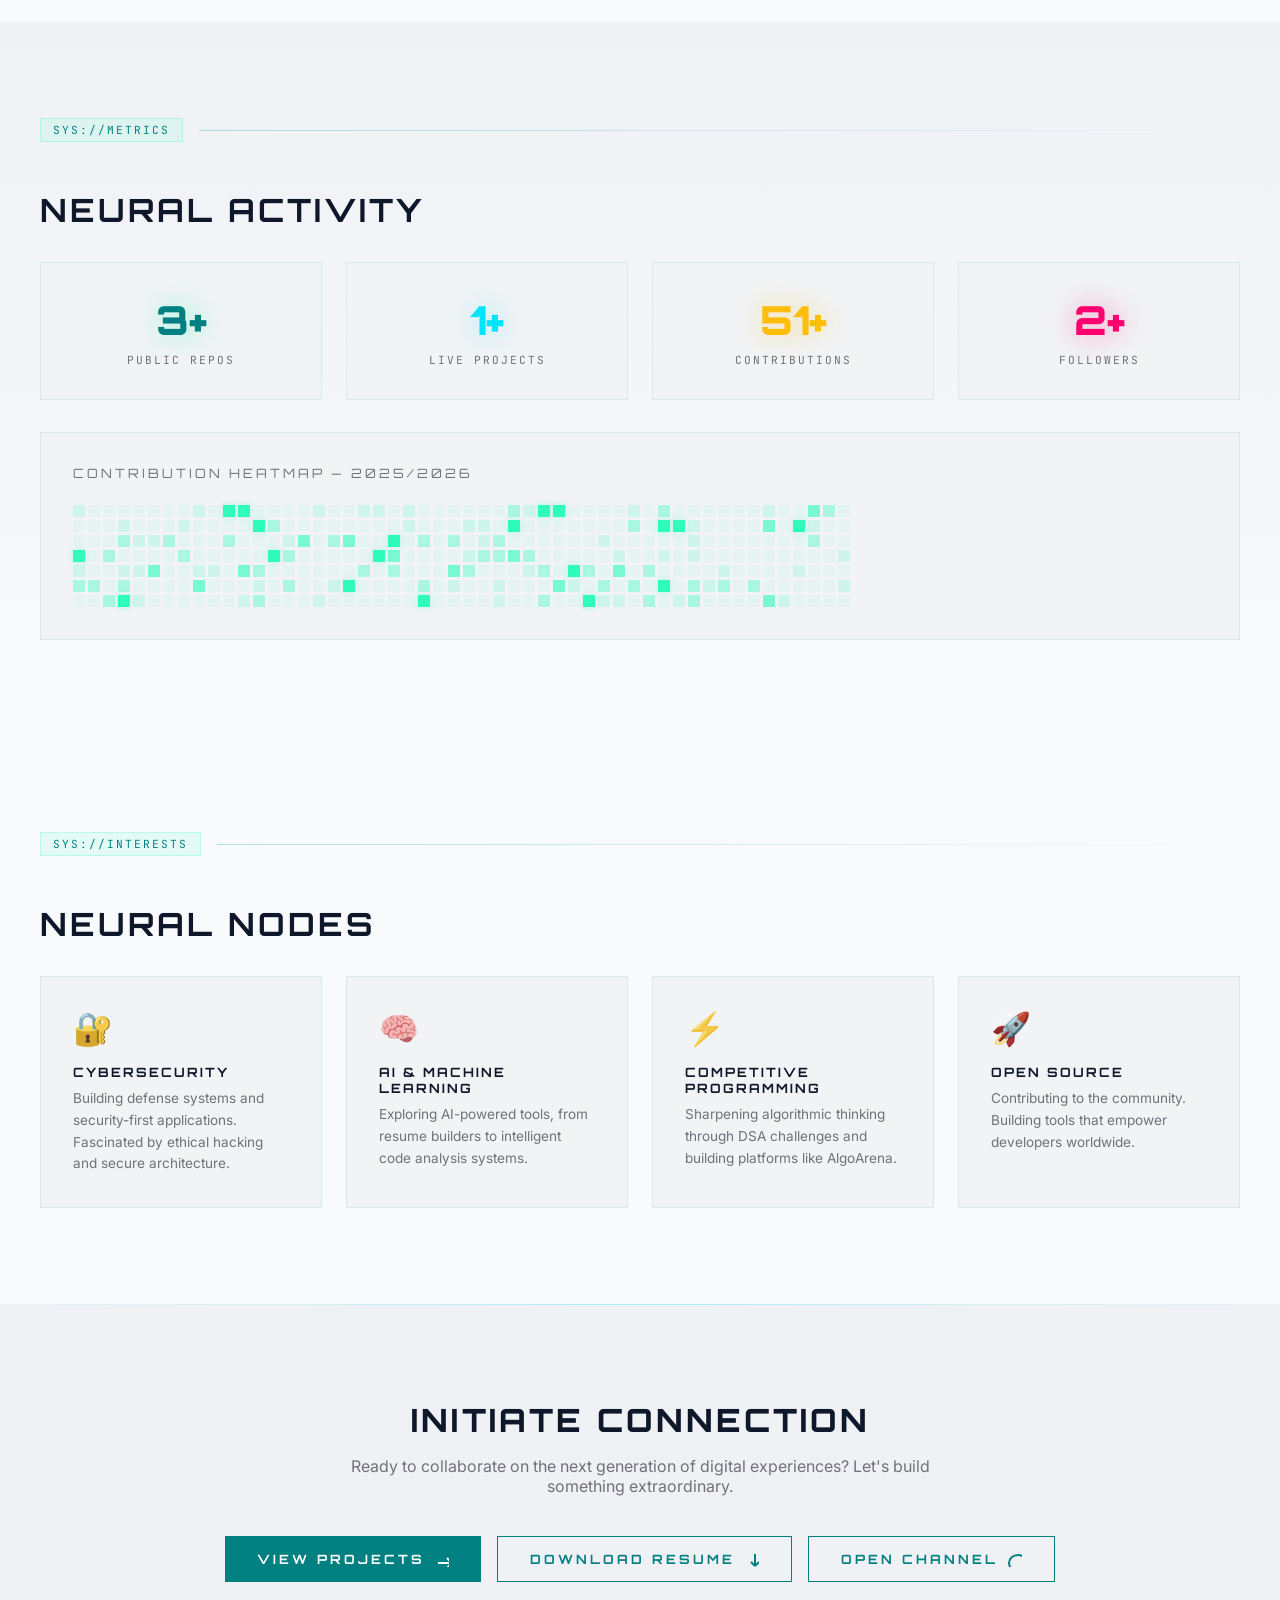
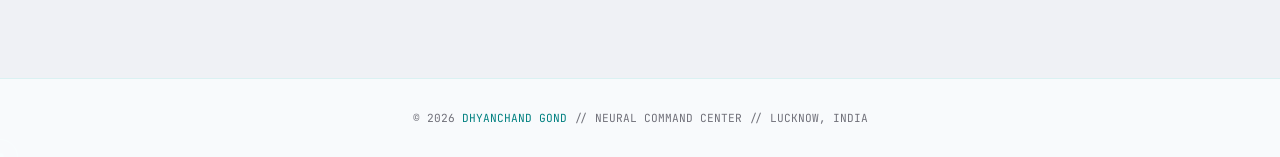
==== commit 936b7b75: "added theme toggle" ====
--- a/pages/about_dimension.html
+++ b/pages/about_dimension.html
@@ -2,18 +2,18 @@
 <html lang="en">
 
 <head>
-    <meta charset="UTF-8" />
-    <meta name="viewport" content="width=device-width, initial-scale=1.0" />
+    <meta charset="UTF-8">
+    <meta name="viewport" content="width=device-width, initial-scale=1.0">
     <title>CLASSIFIED // About — Dhyanchand Gond</title>
     <meta name="description"
-        content="Classified dossier on Dhyanchand Gond — B.Tech CSE (AIML) student, front-end developer, and hackathon competitor from Lucknow, India." />
+        content="Classified dossier on Dhyanchand Gond — B.Tech CSE (AIML) student, front-end developer, and hackathon competitor from Lucknow, India.">
     <link rel="preconnect" href="https://fonts.googleapis.com">
     <link rel="preconnect" href="https://fonts.gstatic.com" crossorigin>
     <link
-        href="https://fonts.googleapis.com/css2?family=Inter:wght@300;400;500;600;700;800;900&family=JetBrains+Mono:wght@400;500;600;700&family=Orbitron:wght@400;500;600;700;800;900&display=swap"
+        href="https://fonts.googleapis.com/css2?family=Inter:wght@300;400;500;600;700;800;900&amp;family=JetBrains+Mono:wght@400;500;600;700&amp;family=Orbitron:wght@400;500;600;700;800;900&amp;display=swap"
         rel="stylesheet">
     <script>
-        if (performance.navigation.type === 1 || (performance.getEntriesByType('navigation')[0] && performance.getEntriesByType('navigation')[0].type === 'reload')) {
+        if (performance.getEntriesByType('navigation')[0] && performance.getEntriesByType('navigation')[0].type === 'reload') {
             window.location.href = '../index.html';
         }
     </script>
@@ -1424,8 +1424,65 @@
                 letter-spacing: 2px;
             }
         }
-    </style>
-</head>
+    
+        /* THEME SYSTEM — LIGHT MODE */
+        [data-theme="light"] {
+            --void: #f8fafc; --abyss: #eff1f5; --surface: #ffffff; --panel: #f1f3f5;
+            --border: rgba(0, 170, 170, 0.12); --border-hot: rgba(0, 170, 170, 0.3);
+            --neon: #008080; --neon-dim: rgba(0, 170, 170, 0.5);
+            --text: #1e293b; --text-dim: #71717a; --text-bright: #0f172a;
+            --glow-neon: 0 0 20px rgba(0, 170, 170, 0.2), 0 0 40px rgba(0, 170, 170, 0.1);
+            --glow-cyan: 0 0 20px rgba(0, 132, 204, 0.25), 0 0 40px rgba(0, 132, 204, 0.1);
+        }
+        [data-theme] { transition: background-color 0.4s ease, color 0.4s ease; }
+        .page-entrance { opacity: 0; transform: translateY(15px); filter: blur(2px);
+            transition: opacity .5s ease .1s, transform .5s ease .1s, filter .5s ease .1s; }
+        .page-entrance.loaded { opacity: 1; transform: translateY(0); filter: blur(0); }
+        .reveal-section { opacity: 0; transform: translateY(25px);
+            transition: opacity .6s ease, transform .6s ease; }
+        .reveal-section.visible { opacity: 1; transform: translateY(0); }
+        .stagger-children > * { opacity: 0; transform: translateY(20px);
+            transition: opacity .5s ease, transform .5s ease; }
+        .stagger-children.revealed > * { opacity: 1; transform: translateY(0); }
+        .timeline-node { opacity: 0; transform: scale(0.8);
+            transition: opacity .5s ease, transform .5s ease; }
+        .timeline-node.visible { opacity: 1; transform: scale(1); }
+        .theme-toggle { display: inline-flex; align-items: center; justify-content: center;
+            width: 36px; height: 36px; border-radius: 8px; border: 1px solid var(--border);
+            background: rgba(0,255,170,0.03); color: var(--text); cursor: pointer;
+            transition: all .3s cubic-bezier(.4,0,.2,1); flex-shrink: 0; margin-left: 12px; }
+        .theme-toggle:hover { transform: scale(1.05); box-shadow: var(--glow-neon); border-color: var(--border-hot); }
+        .theme-toggle:focus-visible { outline: 2px solid var(--neon); outline-offset: 2px; }
+        .btnmicro { transition: transform .15s ease, box-shadow .25s ease; }
+        .btnmicro:hover { transform: translateY(-1px); }
+        .btnmicro:active { transform: translateY(0); }
+        @media (hover: hover) { .project-card:hover { transform: translateY(-4px); box-shadow: var(--glow-neon); } }
+        @media (hover: none), (pointer: coarse) { .project-card:hover { transform: none; } }
+        .form-field input:focus, .form-field textarea:focus { border-color: var(--neon); box-shadow: var(--glow-neon); }
+        .form-submit:hover { box-shadow: var(--glow-neon); transform: translateY(-2px); }
+        .form-submit:disabled { opacity: 0.7; cursor: wait; }
+        @media (prefers-reduced-motion: reduce) {
+            * { animation-duration: 0.01ms !important; animation-iteration-count: 1 !important; transition-duration: 0.01ms !important; }
+            .reveal-section, .stagger-children > *, .timeline-node, .page-entrance { opacity: 1 !important; transform: none !important; }
+            .project-card:hover { transform: none !important; }
+        }
+</style>
+
+    <link rel="canonical" href="https://diwakar8004.github.io/Portfolio/about_dimension.html">
+    <meta property="og:title" content="Subject Dossier — Dhyanchand Gond">
+    <meta property="og:description" content="Classified dossier on Dhyanchand Gond — neural architect & front-end developer.">
+    <meta property="og:type" content="website">
+    <meta property="og:url" content="https://diwakar8004.github.io/Portfolio/about_dimension.html">
+    <meta property="og:image" content="https://diwakar8004.github.io/Portfolio/public/og-image.jpg">
+    <meta property="og:image:width" content="1200">
+    <meta property="og:image:height" content="630">
+    <meta property="og:locale" content="en_US">
+    <meta name="twitter:card" content="summary_large_image">
+    <meta name="twitter:title" content="Subject Dossier — Dhyanchand Gond">
+    <meta name="twitter:description" content="Classified dossier on Dhyanchand Gond — neural architect & front-end developer.">
+    <meta name="twitter:image" content="https://diwakar8004.github.io/Portfolio/public/og-image.jpg">
+    <link rel="icon" href="/public/favicon.ico">
+    <link rel="manifest" href="/public/manifest.json"></head>
 
 <body>
     <!-- ═══ Navbar ═══ -->
@@ -1441,21 +1498,22 @@
                 <a href="skills_universe.html">Skills</a>
                 <a href="project_galaxy.html">Projects</a>
                 <a href="achievement_timeline.html">Timeline</a>
-                <a href="contact_portal.html" class="nav-cta">Contact</a>
+                <a href="contact_portal.html" class="nav-cta btnmicro">Contact</a>
             </div>
-            <button class="mobile-menu-btn" onclick="document.getElementById('mobileMenu').classList.add('open')"
+            <button type="button" id="themeToggle" class="theme-toggle" aria-label="Toggle theme" title="Toggle theme"><span class="theme-icon">☾</span></button>
+            <button type="button" class="mobile-menu-btn" onclick="document.getElementById('mobileMenu').classList.add('open')"
                 aria-label="Open menu">
                 <svg width="24" height="24" fill="none" stroke="currentColor" stroke-width="2">
-                    <path d="M4 6h16M4 12h16M4 18h16" />
+                    <path d="M4 6h16M4 12h16M4 18h16">
                 </svg>
             </button>
         </div>
     </nav>
     <div id="mobileMenu" class="mobile-overlay">
-        <button class="mobile-close" onclick="document.getElementById('mobileMenu').classList.remove('open')"
-            aria-label="Close menu">
+        <button type="button" class="mobile-close" onclick="document.getElementById('mobileMenu').classList.remove('open')"
+            aria-label="Close menu"><span class="sr-only">Close menu</span>
             <svg width="28" height="28" fill="none" stroke="currentColor" stroke-width="2">
-                <path d="M6 6l16 16M22 6L6 22" />
+                <path d="M6 6l16 16M22 6L6 22">
             </svg>
         </button>
         <a href="hero_laboratory.html">Home</a>
@@ -1467,7 +1525,7 @@
     </div>
 
     <!-- ═══ Hero ═══ -->
-    <section class="about-hero">
+    <section class="about-hero page-entrance">
         <div class="orb-field">
             <div class="morph-orb morph-orb-1"></div>
             <div class="morph-orb morph-orb-2"></div>
@@ -1481,7 +1539,7 @@
             <div class="classified-stamp">
                 <svg width="14" height="14" fill="none" stroke="currentColor" stroke-width="2"
                     style="color:var(--magenta);display:inline">
-                    <path d="M12 9v3m0 0v3m0-3h3m-3 0H9M3 12a9 9 0 0118 0" />
+                    <path d="M12 9v3m0 0v3m0-3h3m-3 0H9M3 12a9 9 0 0118 0">
                 </svg>
                 <span>Classified Dossier</span>
             </div>
@@ -1499,7 +1557,7 @@
     </section>
 
     <!-- ═══ Dossier ═══ -->
-    <section class="dossier-section">
+    <section class="dossier-section reveal-section">
         <div class="section-inner">
             <div class="section-header fade-in">
                 <span class="section-tag">SYS://dossier</span>
@@ -1518,7 +1576,7 @@
                     <div class="subject-avatar">
                         <div class="avatar-hex-border"></div>
                         <div class="avatar-scan"></div>
-                        <img src="diwakar-avatar.png" alt="Dhyanchand Gond — Neural Architect" />
+                        <img src="diwakar-avatar.jpg" alt="Dhyanchand Gond — Neural Architect">
                     </div>
                     <div class="subject-name">Dhyanchand Gond</div>
                     <div class="subject-role">B.Tech CSE (AIML) // Front-End Developer</div>
@@ -1554,7 +1612,7 @@
                             <div class="bio-icon">
                                 <svg width="20" height="20" fill="none" stroke="currentColor" stroke-width="1.5"
                                     style="color:var(--neon)">
-                                    <path d="M13 10V3L4 14h7v7l9-11h-7z" />
+                                    <path d="M13 10V3L4 14h7v7l9-11h-7z">
                                 </svg>
                             </div>
                             <span class="bio-card-title">Mission Brief</span>
@@ -1574,7 +1632,7 @@
                                 <svg width="20" height="20" fill="none" stroke="currentColor" stroke-width="1.5"
                                     style="color:var(--cyan)">
                                     <path
-                                        d="M12 6.253v13m0-13C10.832 5.477 9.246 5 7.5 5S4.168 5.477 3 6.253v13C4.168 18.477 5.754 18 7.5 18s3.332.477 4.5 1.253m0-13C13.168 5.477 14.754 5 16.5 5c1.746 0 3.332.477 4.5 1.253v13C19.832 18.477 18.246 18 16.5 18c-1.746 0-3.332.477-4.5 1.253" />
+                                        d="M12 6.253v13m0-13C10.832 5.477 9.246 5 7.5 5S4.168 5.477 3 6.253v13C4.168 18.477 5.754 18 7.5 18s3.332.477 4.5 1.253m0-13C13.168 5.477 14.754 5 16.5 5c1.746 0 3.332.477 4.5 1.253v13C19.832 18.477 18.246 18 16.5 18c-1.746 0-3.332.477-4.5 1.253">
                                 </svg>
                             </div>
                             <span class="bio-card-title">Origin Story</span>
@@ -1594,7 +1652,7 @@
                                 style="border-color:rgba(255,0,110,0.25);background:rgba(255,0,110,0.05);">
                                 <svg width="20" height="20" fill="none" stroke="currentColor" stroke-width="1.5"
                                     style="color:var(--magenta)">
-                                    <path d="M13 7h8m0 0v8m0-8l-8 8-4-4-6 6" />
+                                    <path d="M13 7h8m0 0v8m0-8l-8 8-4-4-6 6">
                                 </svg>
                             </div>
                             <span class="bio-card-title">Current Directive</span>
@@ -1614,7 +1672,7 @@
     <div class="neural-pulse"></div>
 
     <!-- ═══ Journey Timeline ═══ -->
-    <section class="timeline-section">
+    <section class="timeline-section reveal-section">
         <div class="section-inner">
             <div class="section-header fade-in">
                 <span class="section-tag">SYS://timeline</span>
@@ -1675,7 +1733,7 @@
     <div class="neural-pulse"></div>
 
     <!-- ═══ Activity Metrics ═══ -->
-    <section class="activity-section">
+    <section class="activity-section reveal-section">
         <div class="section-inner">
             <div class="section-header fade-in">
                 <span class="section-tag">SYS://metrics</span>
@@ -1711,7 +1769,7 @@
     </section>
 
     <!-- ═══ Interests ═══ -->
-    <section class="interests-section">
+    <section class="interests-section reveal-section">
         <div class="section-inner">
             <div class="section-header fade-in">
                 <span class="section-tag">SYS://interests</span>
@@ -1728,7 +1786,7 @@
                 </div>
                 <div class="interest-card fade-in fade-in-d1">
                     <div class="interest-icon">🧠</div>
-                    <div class="interest-name">AI & Machine Learning</div>
+                    <div class="interest-name">AI &amp; Machine Learning</div>
                     <div class="interest-desc">Exploring AI-powered tools, from resume builders to intelligent code
                         analysis systems.</div>
                 </div>
@@ -1749,7 +1807,7 @@
     </section>
 
     <!-- ═══ CTA ═══ -->
-    <section class="cta-section">
+    <section class="cta-section reveal-section">
         <div class="section-inner" style="text-align:center;">
             <h2 class="cta-title fade-in">Initiate Connection</h2>
             <p class="cta-desc fade-in fade-in-d1">Ready to collaborate on the next generation of digital experiences?
@@ -1758,20 +1816,20 @@
                 <a href="project_galaxy.html" class="btn-primary">
                     View Projects
                     <svg width="16" height="16" fill="none" stroke="currentColor" stroke-width="2">
-                        <path d="M5 12h14m0 0l-5-5m5 5l-5 5" />
+                        <path d="M5 12h14m0 0l-5-5m5 5l-5 5">
                     </svg>
                 </a>
                 <a href="../public/Dhyanchand_Gond_Resume.pdf" download="Dhyanchand_Gond_Resume.pdf" class="btn-ghost">
                     Download Resume
                     <svg width="16" height="16" fill="none" stroke="currentColor" stroke-width="2">
-                        <path d="M12 3v12m0 0l-4-4m4 4l4-4M4 17h16" />
+                        <path d="M12 3v12m0 0l-4-4m4 4l4-4M4 17h16">
                     </svg>
                 </a>
                 <a href="contact_portal.html" class="btn-ghost">
                     Open Channel
                     <svg width="16" height="16" fill="none" stroke="currentColor" stroke-width="2">
                         <path
-                            d="M8 12h.01M12 12h.01M16 12h.01M21 12c0 4.418-4.03 8-9 8a9.863 9.863 0 01-4.255-.949L3 20l1.395-3.72C3.512 15.042 3 13.574 3 12c0-4.418 4.03-8 9-8s9 3.582 9 8z" />
+                            d="M8 12h.01M12 12h.01M16 12h.01M21 12c0 4.418-4.03 8-9 8a9.863 9.863 0 01-4.255-.949L3 20l1.395-3.72C3.512 15.042 3 13.574 3 12c0-4.418 4.03-8 9-8s9 3.582 9 8z">
                     </svg>
                 </a>
             </div>
@@ -1780,7 +1838,7 @@
 
     <!-- ═══ Footer ═══ -->
     <footer class="footer">
-        <p>© 2026 <a href="https://github.com/diwakar8004" target="_blank" rel="noopener">DHYANCHAND GOND</a> // NEURAL
+        <p>© 2026 <a href="https://github.com/diwakar8004" target="_blank" rel="noopener noreferrer">DHYANCHAND GOND</a> // NEURAL
             COMMAND CENTER // LUCKNOW, INDIA</p>
     </footer>
 
@@ -1868,6 +1926,77 @@
         // Init
         generateHeatmap();
     </script>
+
+    <script>
+
+    (function() {
+        var STORAGE_KEY = 'portfolio-theme';
+        var THEMES = ['dark', 'light', 'system'];
+        function applyTheme(theme) {
+            var html = document.documentElement;
+            if (theme === 'system') {
+                var isDark = window.matchMedia('(prefers-color-scheme: dark)').matches;
+                html.setAttribute('data-theme', isDark ? 'dark' : 'light');
+            } else { html.setAttribute('data-theme', theme); }
+        }
+        function getStoredTheme() {
+            try { var stored = localStorage.getItem(STORAGE_KEY); if (stored && THEMES.indexOf(stored) >= 0) return stored; } catch(e) {}
+            var isDark = window.matchMedia('(prefers-color-scheme: dark)').matches;
+            return isDark ? 'dark' : 'light';
+        }
+        function cycleTheme() {
+            var current = getStoredTheme();
+            var next = THEMES[(THEMES.indexOf(current) + 1) % THEMES.length];
+            try { localStorage.setItem(STORAGE_KEY, next); } catch(e) {}
+            applyTheme(next); updateToggleIcon(next);
+        }
+        function updateToggleIcon(theme) {
+            var btn = document.getElementById('themeToggle'); if (!btn) return;
+            var icon = btn.querySelector('.theme-icon'); if (!icon) return;
+            var isDark = window.matchMedia('(prefers-color-scheme: dark)').matches;
+            var resolved = theme === 'system' ? (isDark ? 'dark' : 'light') : theme;
+            var labels = {
+                dark: { symbol: '\u263E', label: 'Switch to light mode' },
+                light: { symbol: '\u2600', label: 'Switch to system preference' },
+                system: { symbol: '\u25D0', label: 'Switch to dark mode' },
+            };
+            var info = labels[resolved] || labels.dark;
+            btn.setAttribute('aria-label', info.label);
+            btn.setAttribute('title', info.label);
+            icon.textContent = info.symbol;
+        }
+        var initialTheme = getStoredTheme();
+        applyTheme(initialTheme);
+        function setupToggle() {
+            var btn = document.getElementById('themeToggle'); if (!btn) return;
+            updateToggleIcon(initialTheme);
+            btn.addEventListener('click', cycleTheme);
+            window.matchMedia('(prefers-color-scheme: dark)').addEventListener('change', function() {
+                if (getStoredTheme() === 'system') { applyTheme('system'); updateToggleIcon('system'); }
+            });
+        }
+        if (document.readyState === 'loading') { document.addEventListener('DOMContentLoaded', setupToggle); }
+        else { setupToggle(); }
+    })();
+    (function() {
+        if (window.matchMedia('(prefers-reduced-motion: reduce)').matches) return;
+        var entrance = document.querySelector('.page-entrance');
+        if (entrance) requestAnimationFrame(function() { entrance.classList.add('loaded'); });
+        var obs = new IntersectionObserver(function(entries) {
+            entries.forEach(function(e) { if (e.isIntersecting) { e.target.classList.add('visible'); obs.unobserve(e.target); } });
+        }, { threshold: 0.1 });
+        document.querySelectorAll('.reveal-section').forEach(function(s) { obs.observe(s); });
+        var sobs = new IntersectionObserver(function(entries) {
+            entries.forEach(function(e) { if (e.isIntersecting) { e.target.classList.add('revealed'); sobs.unobserve(e.target); } });
+        }, { threshold: 0.1 });
+        document.querySelectorAll('.stagger-children').forEach(function(s) { sobs.observe(s); });
+        var tobs = new IntersectionObserver(function(entries) {
+            entries.forEach(function(e) { if (e.isIntersecting) { e.target.classList.add('visible'); tobs.unobserve(e.target); } });
+        }, { threshold: 0.2 });
+        document.querySelectorAll('.timeline-node').forEach(function(n) { tobs.observe(n); });
+    })();
+
+    </script>
 </body>
 
 </html>
